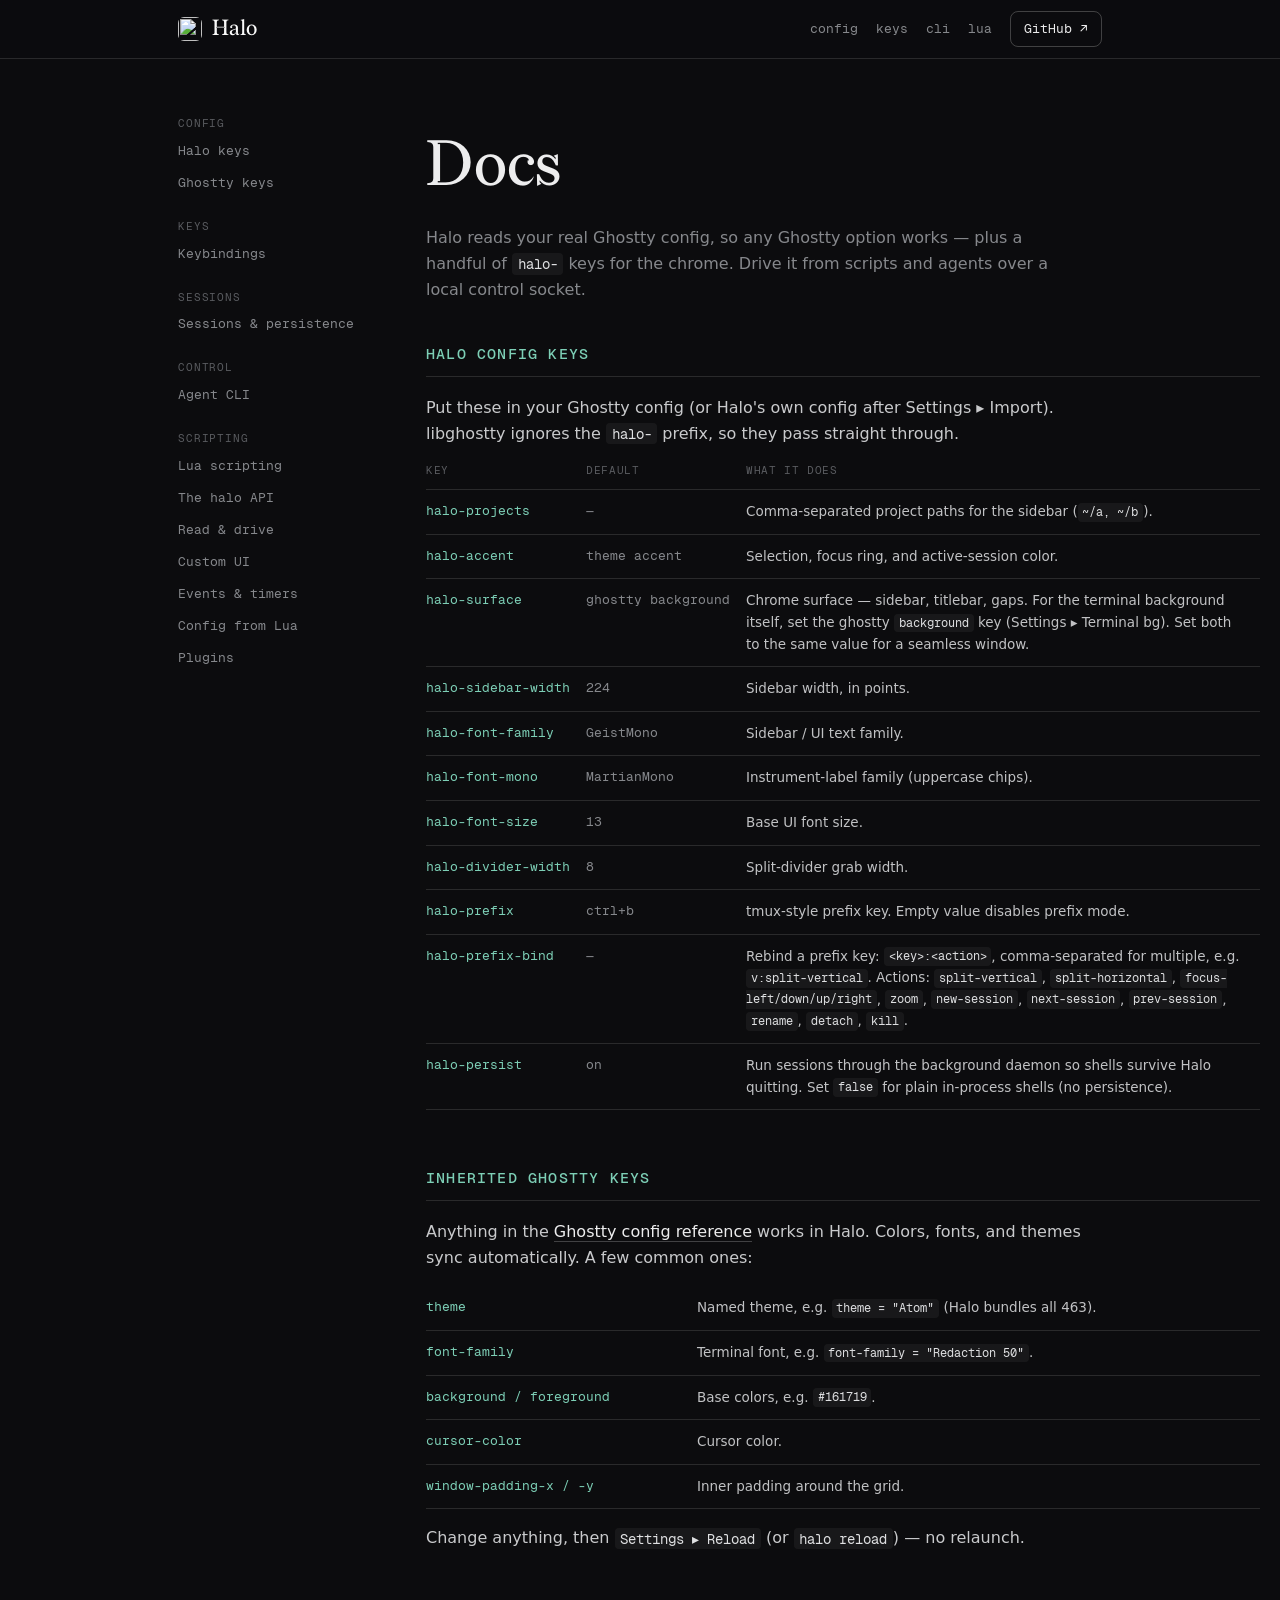
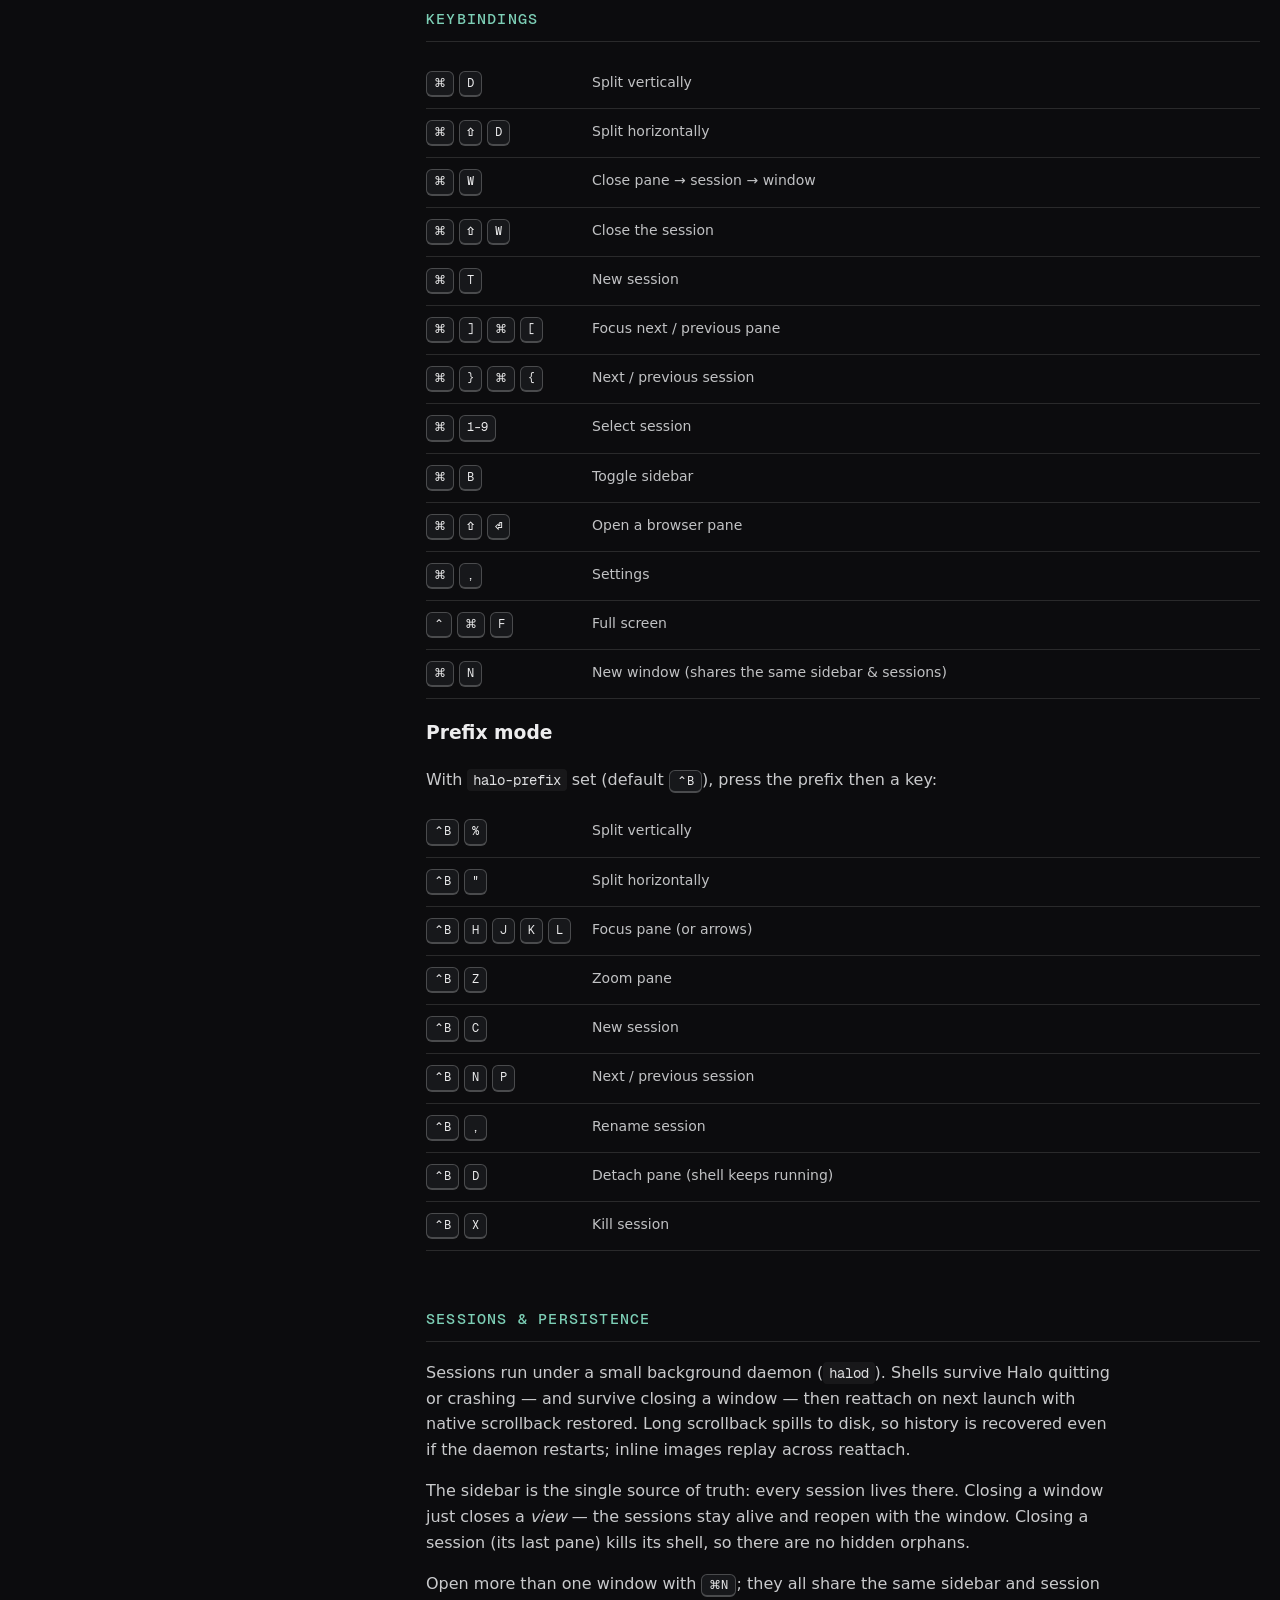
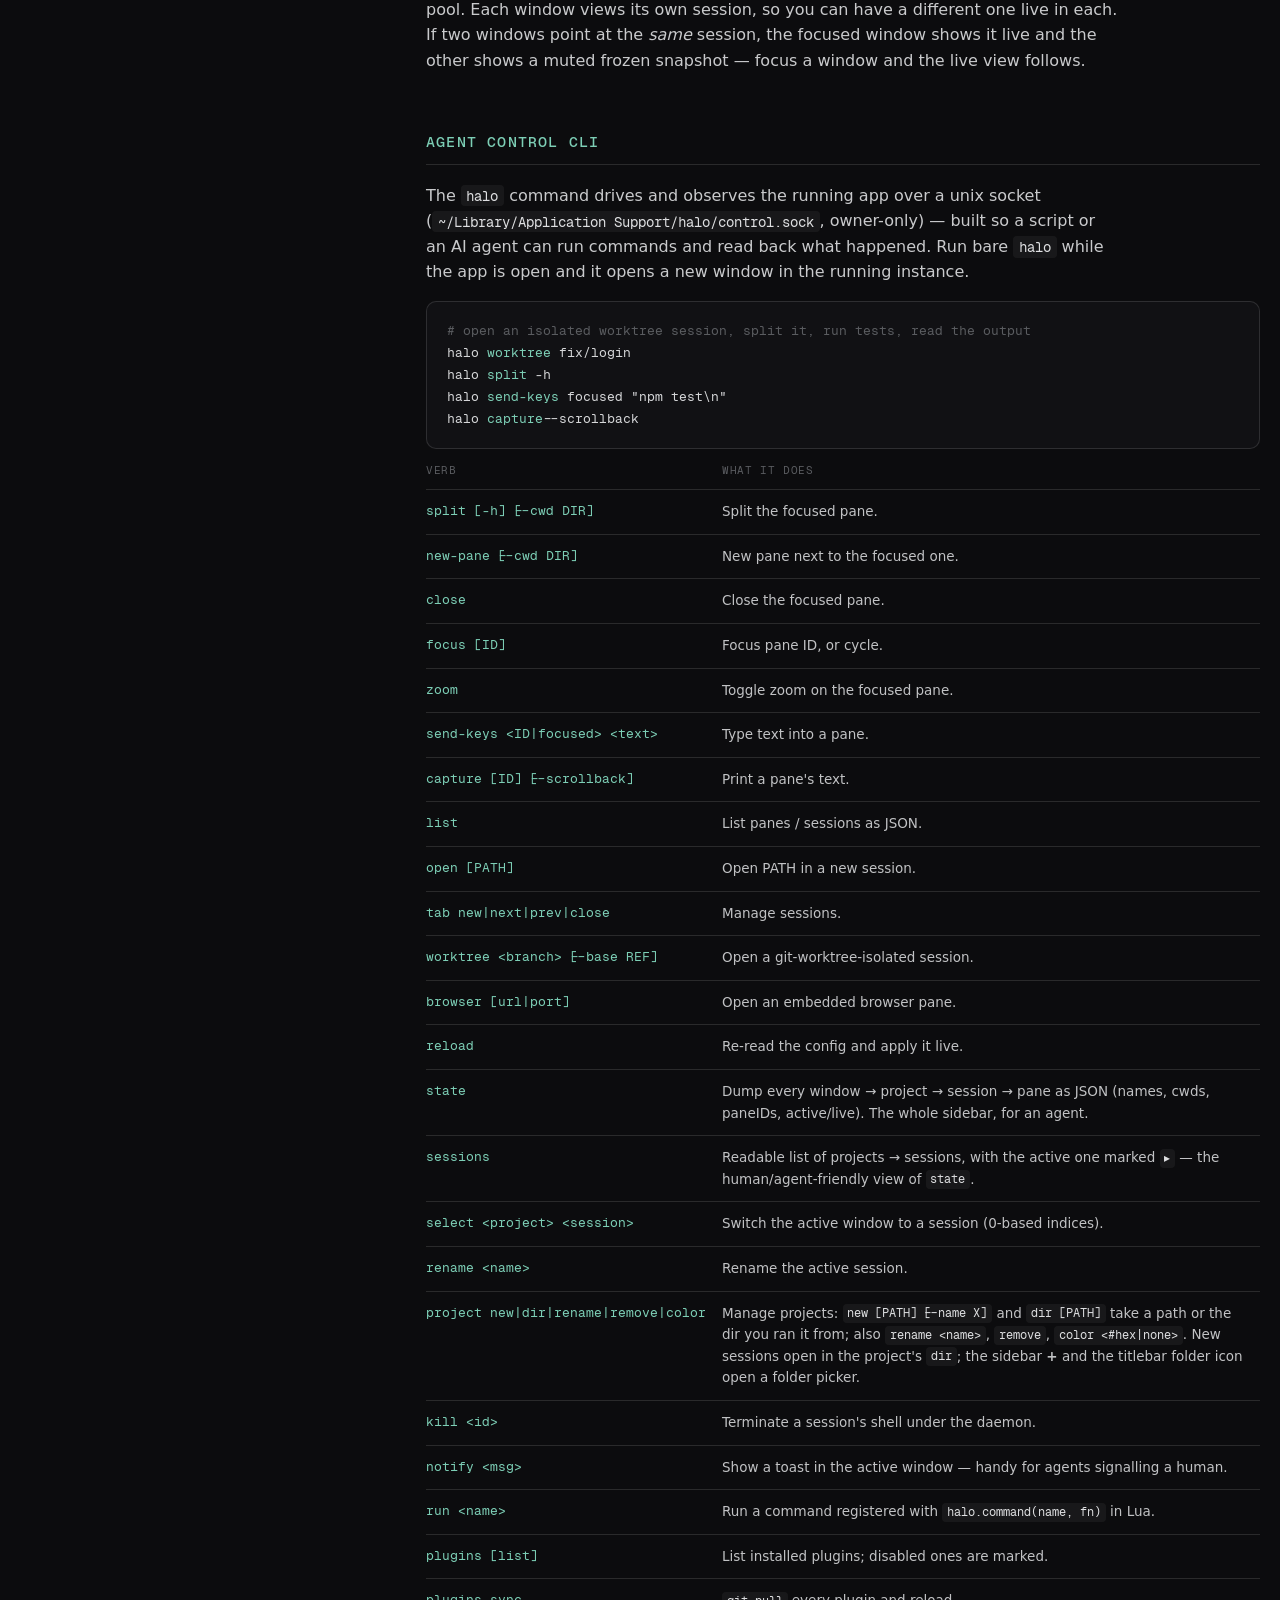
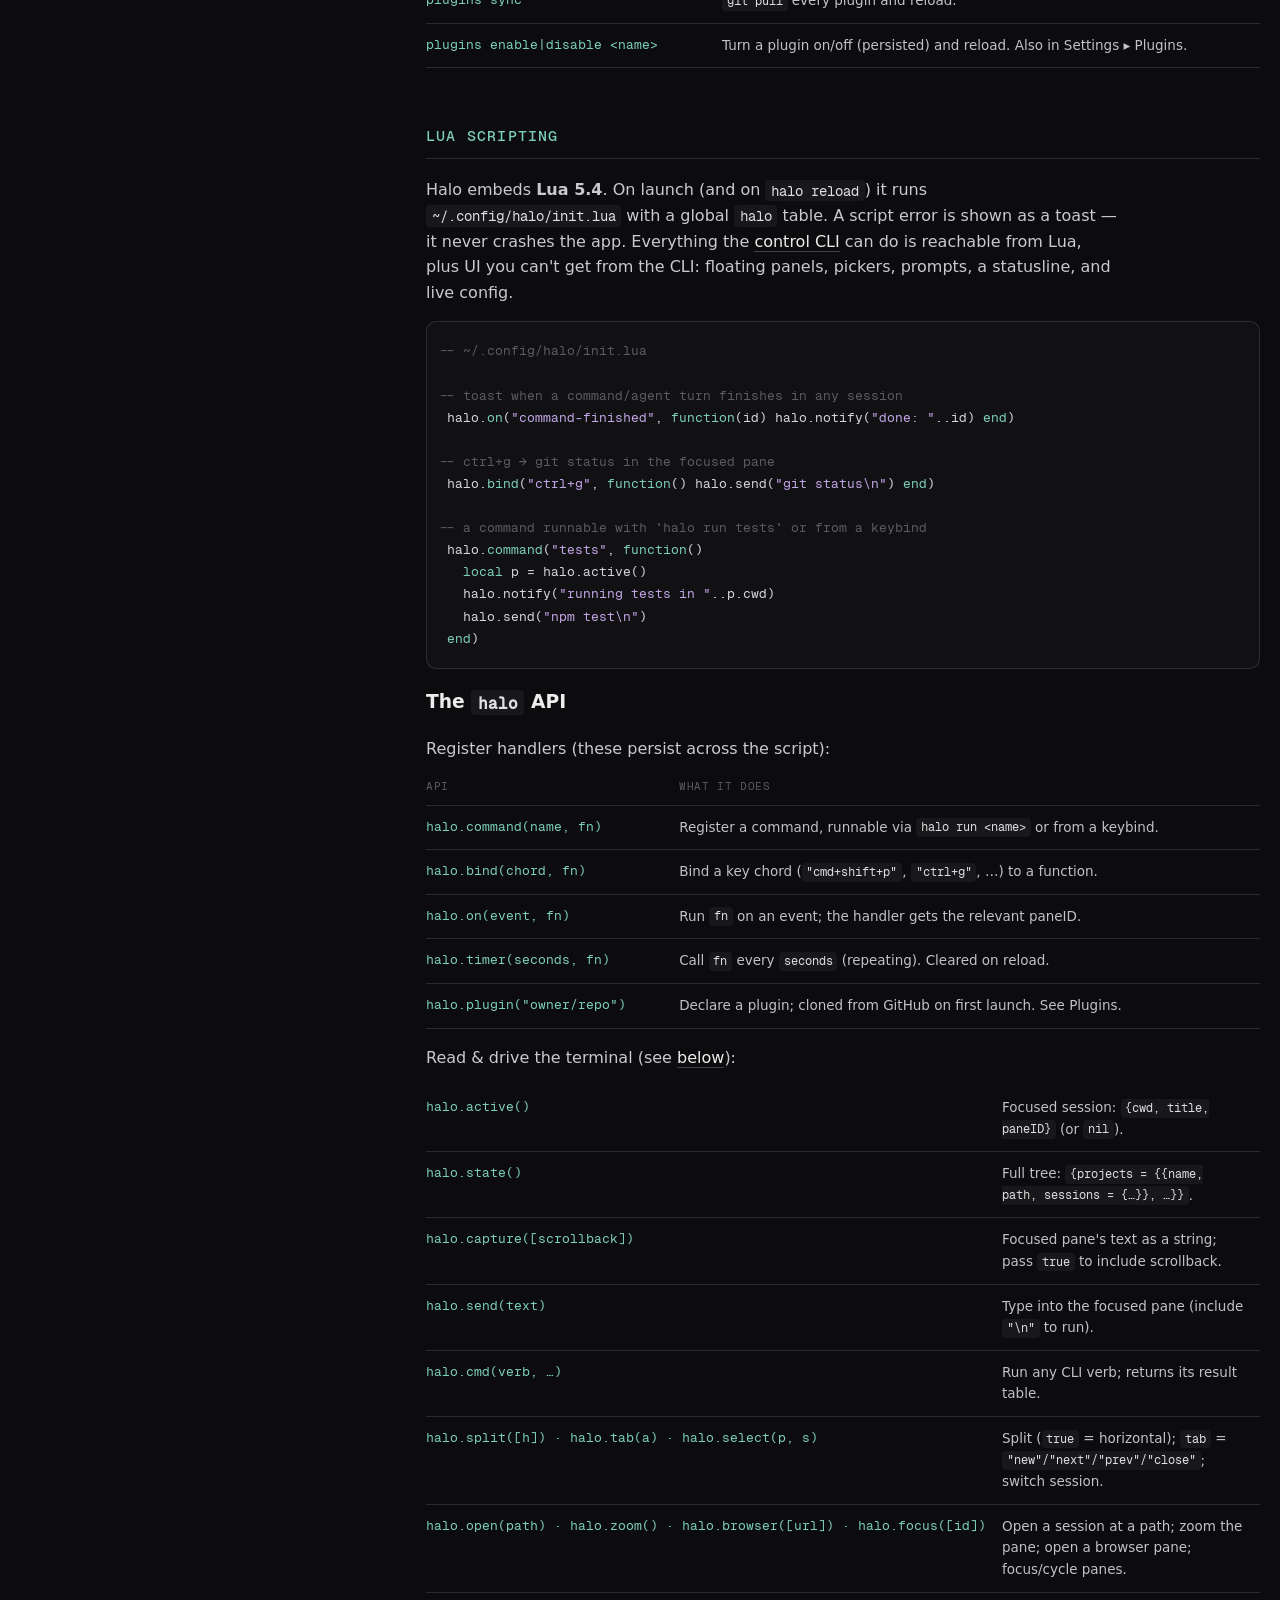
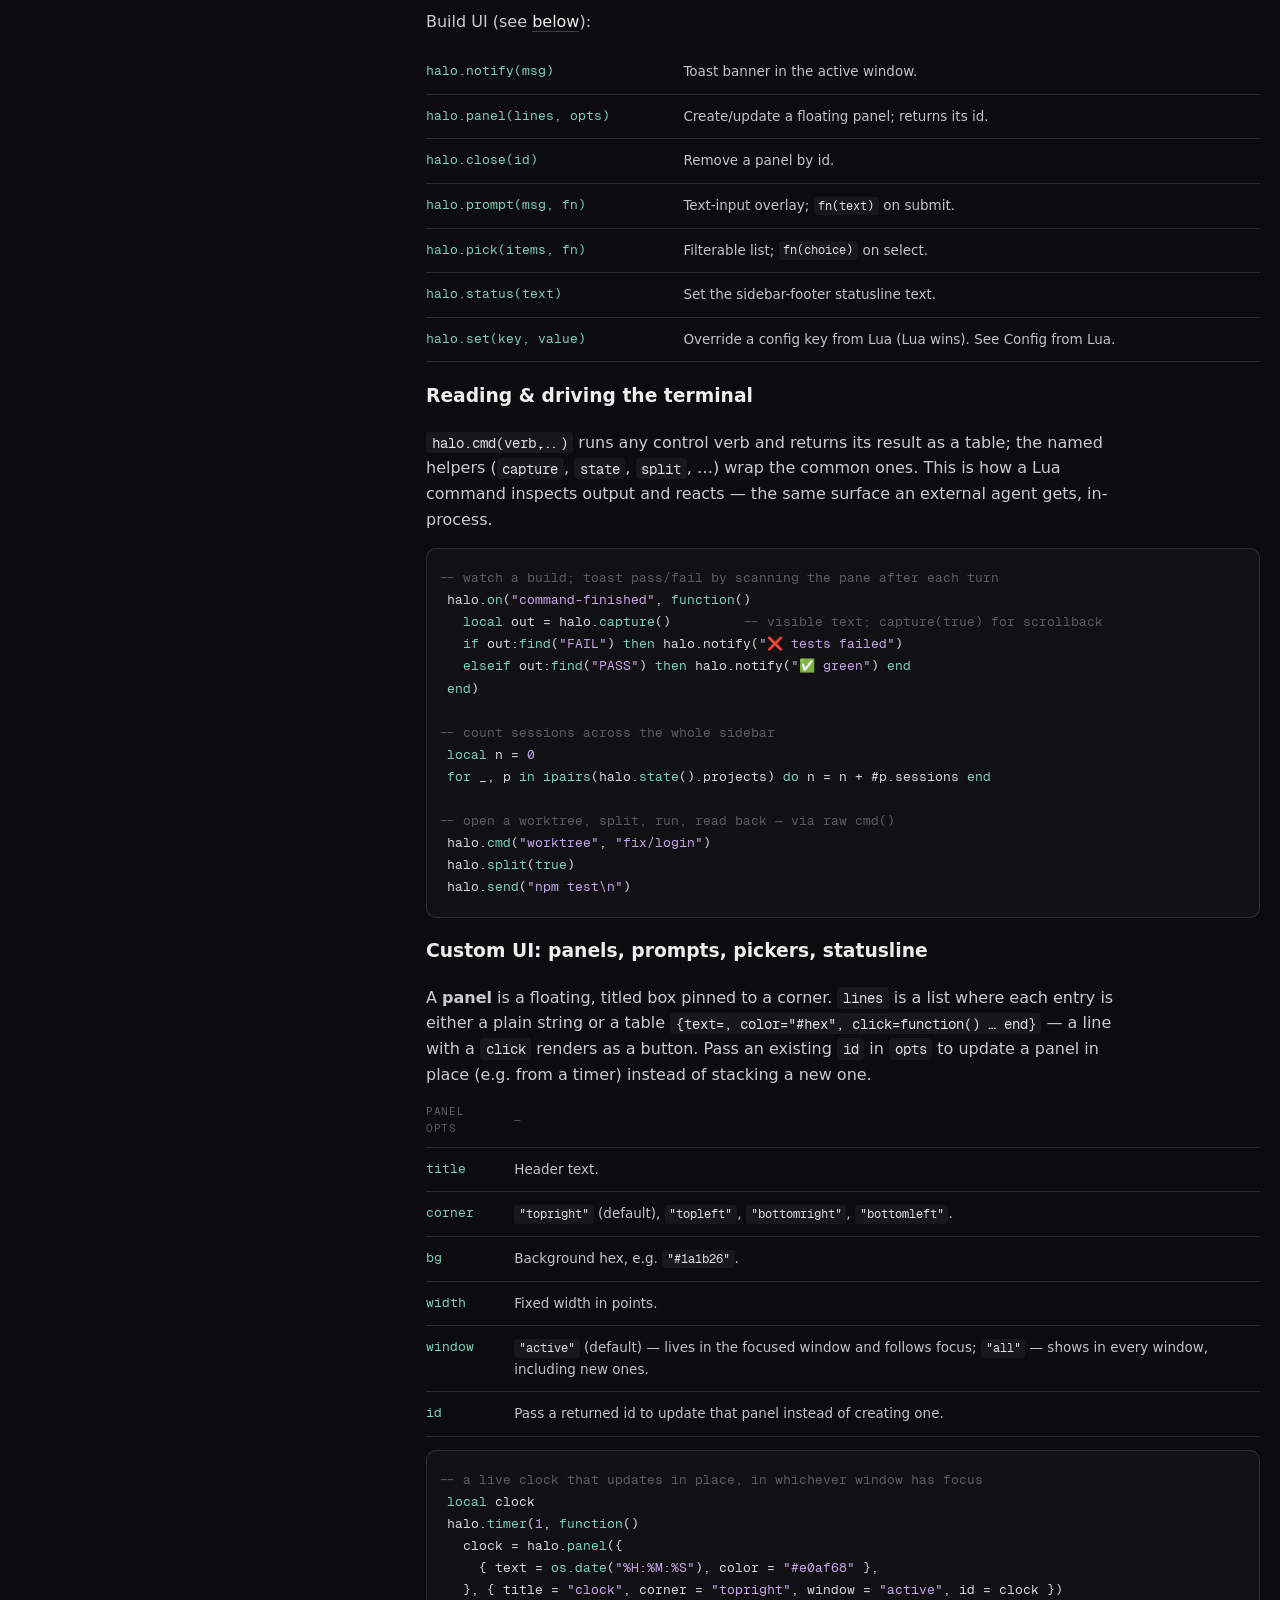
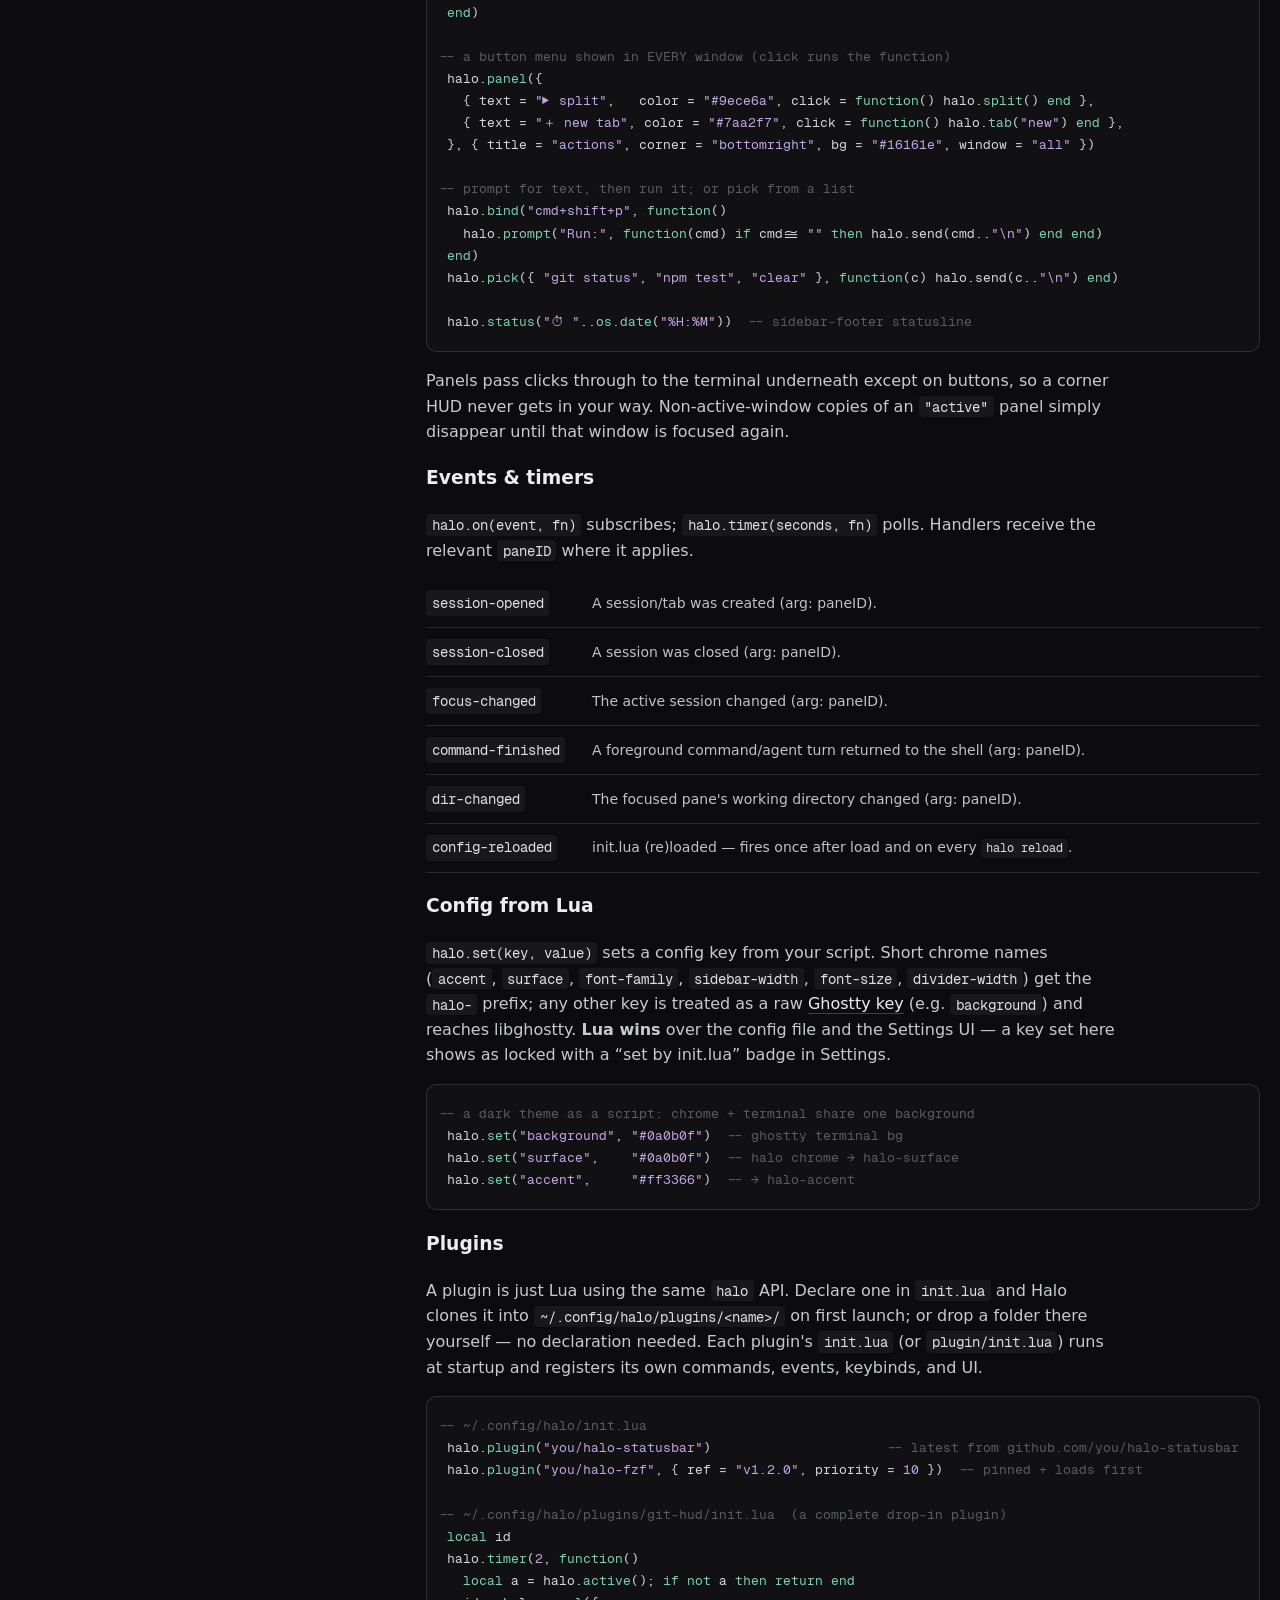
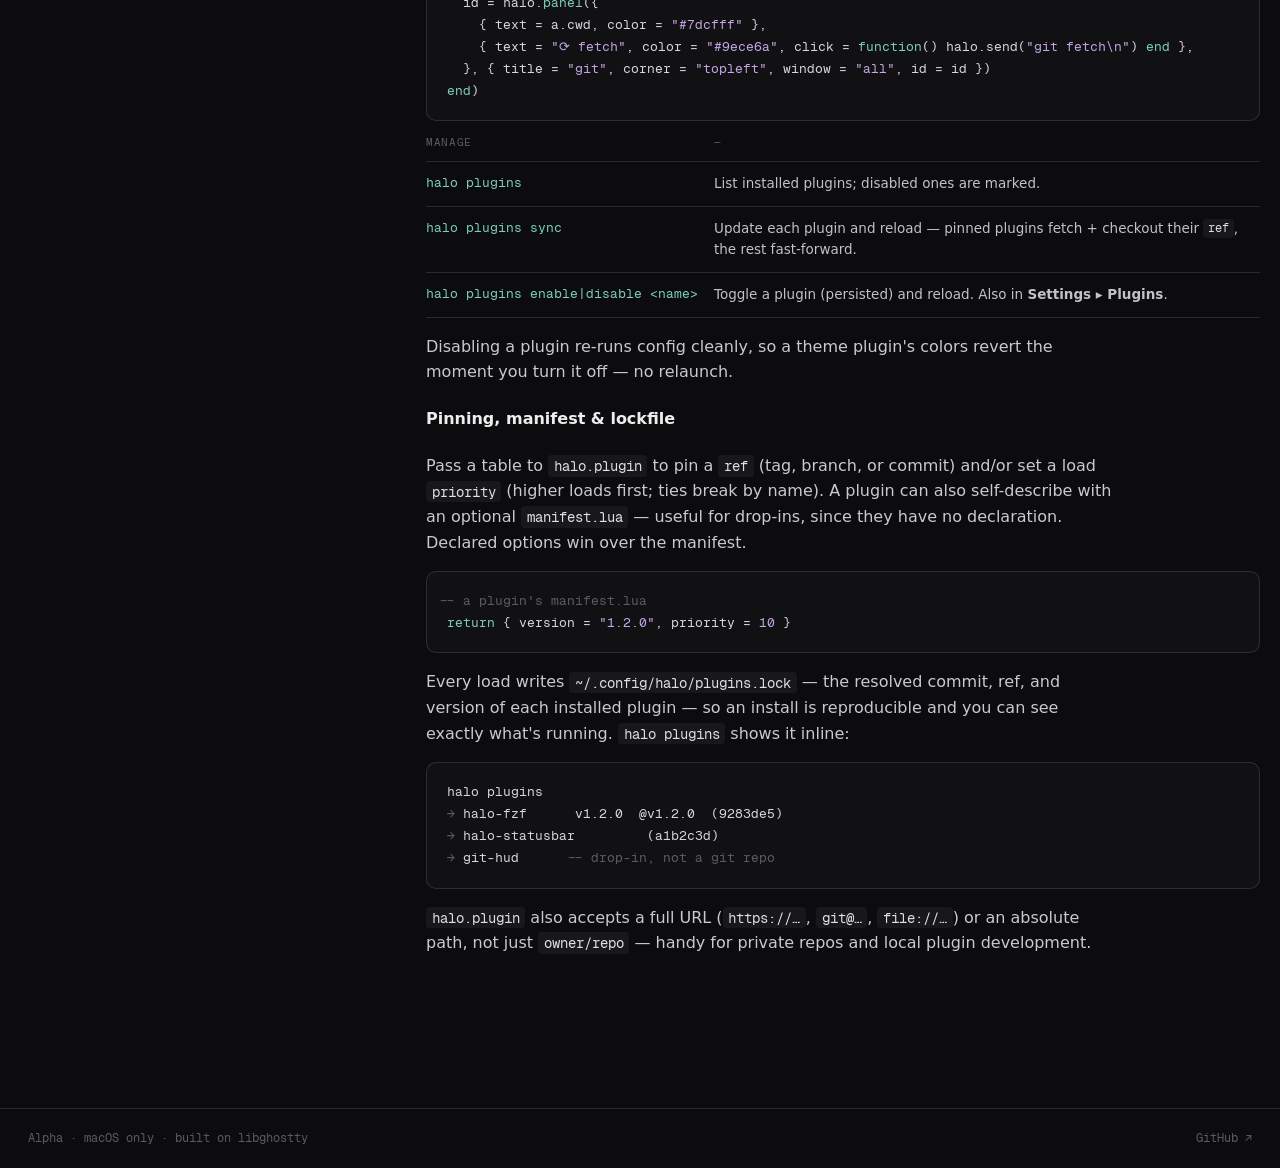
==== docs.html @ 66555804 "docs: plugin pinning, manifest.lua, lockfile Co-Authored-By: Claude Opus 4.8 <noreply@anthropic.com>" ====
<!doctype html>
<html lang="en">
<head>
<meta charset="utf-8">
<meta name="viewport" content="width=device-width, initial-scale=1">
<title>Halo — Docs</title>
<meta name="description" content="Halo documentation: config keys, keybindings, and the agent-control CLI.">
<link rel="icon" href="assets/favicon.png">
<link rel="stylesheet" href="css/style.css">
</head>
<body>
  <header class="nav">
    <div class="wrap">
      <a class="brand" href="index.html"><img src="assets/halo-mark.png" alt="">Halo</a>
      <span class="spacer"></span>
      <a class="lnk" href="#config">config</a>
      <a class="lnk" href="#keys">keys</a>
      <a class="lnk" href="#cli">cli</a>
      <a class="lnk" href="#lua">lua</a>
      <a class="ghbtn" href="https://github.com/notnaki/Halo">GitHub ↗</a>
    </div>
  </header>

  <div class="wrap">
    <div class="docs">
      <aside class="toc">
        <div class="grp-t">Config</div>
        <a href="#config">Halo keys</a>
        <a href="#ghostty">Ghostty keys</a>
        <div class="grp-t">Keys</div>
        <a href="#keys">Keybindings</a>
        <div class="grp-t">Sessions</div>
        <a href="#sessions">Sessions &amp; persistence</a>
        <div class="grp-t">Control</div>
        <a href="#cli">Agent CLI</a>
        <div class="grp-t">Scripting</div>
        <a href="#lua">Lua scripting</a>
        <a href="#lua-api">The halo API</a>
        <a href="#lua-control">Read &amp; drive</a>
        <a href="#lua-ui">Custom UI</a>
        <a href="#lua-events">Events &amp; timers</a>
        <a href="#lua-config">Config from Lua</a>
        <a href="#lua-plugins">Plugins</a>
      </aside>

      <main class="doc">
        <h1>Docs</h1>
        <p class="sub">Halo reads your real Ghostty config, so any Ghostty option works — plus a
          handful of <code>halo-</code> keys for the chrome. Drive it from scripts and agents
          over a local control socket.</p>

        <section id="config">
          <h2>Halo config keys</h2>
          <p>Put these in your Ghostty config (or Halo's own config after Settings ▸ Import).
            libghostty ignores the <code>halo-</code> prefix, so they pass straight through.</p>
          <table class="tbl">
            <thead><tr><th>Key</th><th>Default</th><th>What it does</th></tr></thead>
            <tbody>
              <tr><td class="k">halo-projects</td><td class="def">—</td><td class="desc">Comma-separated project paths for the sidebar (<code>~/a, ~/b</code>).</td></tr>
              <tr><td class="k">halo-accent</td><td class="def">theme accent</td><td class="desc">Selection, focus ring, and active-session color.</td></tr>
              <tr><td class="k">halo-surface</td><td class="def">ghostty background</td><td class="desc">Chrome surface — sidebar, titlebar, gaps. For the terminal background itself, set the ghostty <code>background</code> key (Settings ▸ Terminal bg). Set both to the same value for a seamless window.</td></tr>
              <tr><td class="k">halo-sidebar-width</td><td class="def">224</td><td class="desc">Sidebar width, in points.</td></tr>
              <tr><td class="k">halo-font-family</td><td class="def">GeistMono</td><td class="desc">Sidebar / UI text family.</td></tr>
              <tr><td class="k">halo-font-mono</td><td class="def">MartianMono</td><td class="desc">Instrument-label family (uppercase chips).</td></tr>
              <tr><td class="k">halo-font-size</td><td class="def">13</td><td class="desc">Base UI font size.</td></tr>
              <tr><td class="k">halo-divider-width</td><td class="def">8</td><td class="desc">Split-divider grab width.</td></tr>
              <tr><td class="k">halo-prefix</td><td class="def">ctrl+b</td><td class="desc">tmux-style prefix key. Empty value disables prefix mode.</td></tr>
              <tr><td class="k">halo-prefix-bind</td><td class="def">—</td><td class="desc">Rebind a prefix key: <code>&lt;key&gt;:&lt;action&gt;</code>, comma-separated for multiple, e.g. <code>v:split-vertical</code>. Actions: <code>split-vertical</code>, <code>split-horizontal</code>, <code>focus-left/down/up/right</code>, <code>zoom</code>, <code>new-session</code>, <code>next-session</code>, <code>prev-session</code>, <code>rename</code>, <code>detach</code>, <code>kill</code>.</td></tr>
              <tr><td class="k">halo-persist</td><td class="def">on</td><td class="desc">Run sessions through the background daemon so shells survive Halo quitting. Set <code>false</code> for plain in-process shells (no persistence).</td></tr>
            </tbody>
          </table>
        </section>

        <section id="ghostty">
          <h2>Inherited Ghostty keys</h2>
          <p>Anything in the <a href="https://ghostty.org/docs/config">Ghostty config reference</a>
            works in Halo. Colors, fonts, and themes sync automatically. A few common ones:</p>
          <table class="tbl">
            <tbody>
              <tr><td class="k">theme</td><td class="desc">Named theme, e.g. <code>theme = "Atom"</code> (Halo bundles all 463).</td></tr>
              <tr><td class="k">font-family</td><td class="desc">Terminal font, e.g. <code>font-family = "Redaction 50"</code>.</td></tr>
              <tr><td class="k">background / foreground</td><td class="desc">Base colors, e.g. <code>#161719</code>.</td></tr>
              <tr><td class="k">cursor-color</td><td class="desc">Cursor color.</td></tr>
              <tr><td class="k">window-padding-x / -y</td><td class="desc">Inner padding around the grid.</td></tr>
            </tbody>
          </table>
          <p>Change anything, then <code>Settings ▸ Reload</code> (or <code>halo reload</code>) — no relaunch.</p>
        </section>

        <section id="keys">
          <h2>Keybindings</h2>
          <div class="keys">
            <div class="row"><span class="ks"><kbd>⌘</kbd><kbd>D</kbd></span><span class="kd">Split vertically</span></div>
            <div class="row"><span class="ks"><kbd>⌘</kbd><kbd>⇧</kbd><kbd>D</kbd></span><span class="kd">Split horizontally</span></div>
            <div class="row"><span class="ks"><kbd>⌘</kbd><kbd>W</kbd></span><span class="kd">Close pane → session → window</span></div>
            <div class="row"><span class="ks"><kbd>⌘</kbd><kbd>⇧</kbd><kbd>W</kbd></span><span class="kd">Close the session</span></div>
            <div class="row"><span class="ks"><kbd>⌘</kbd><kbd>T</kbd></span><span class="kd">New session</span></div>
            <div class="row"><span class="ks"><kbd>⌘</kbd><kbd>]</kbd> <kbd>⌘</kbd><kbd>[</kbd></span><span class="kd">Focus next / previous pane</span></div>
            <div class="row"><span class="ks"><kbd>⌘</kbd><kbd>}</kbd> <kbd>⌘</kbd><kbd>{</kbd></span><span class="kd">Next / previous session</span></div>
            <div class="row"><span class="ks"><kbd>⌘</kbd><kbd>1–9</kbd></span><span class="kd">Select session</span></div>
            <div class="row"><span class="ks"><kbd>⌘</kbd><kbd>B</kbd></span><span class="kd">Toggle sidebar</span></div>
            <div class="row"><span class="ks"><kbd>⌘</kbd><kbd>⇧</kbd><kbd>⏎</kbd></span><span class="kd">Open a browser pane</span></div>
            <div class="row"><span class="ks"><kbd>⌘</kbd><kbd>,</kbd></span><span class="kd">Settings</span></div>
            <div class="row"><span class="ks"><kbd>⌃</kbd><kbd>⌘</kbd><kbd>F</kbd></span><span class="kd">Full screen</span></div>
            <div class="row"><span class="ks"><kbd>⌘</kbd><kbd>N</kbd></span><span class="kd">New window (shares the same sidebar &amp; sessions)</span></div>
          </div>

          <h3>Prefix mode</h3>
          <p>With <code>halo-prefix</code> set (default <kbd>⌃B</kbd>), press the prefix then a key:</p>
          <div class="keys">
            <div class="row"><span class="ks"><kbd>⌃B</kbd> <kbd>%</kbd></span><span class="kd">Split vertically</span></div>
            <div class="row"><span class="ks"><kbd>⌃B</kbd> <kbd>"</kbd></span><span class="kd">Split horizontally</span></div>
            <div class="row"><span class="ks"><kbd>⌃B</kbd> <kbd>H</kbd><kbd>J</kbd><kbd>K</kbd><kbd>L</kbd></span><span class="kd">Focus pane (or arrows)</span></div>
            <div class="row"><span class="ks"><kbd>⌃B</kbd> <kbd>Z</kbd></span><span class="kd">Zoom pane</span></div>
            <div class="row"><span class="ks"><kbd>⌃B</kbd> <kbd>C</kbd></span><span class="kd">New session</span></div>
            <div class="row"><span class="ks"><kbd>⌃B</kbd> <kbd>N</kbd> <kbd>P</kbd></span><span class="kd">Next / previous session</span></div>
            <div class="row"><span class="ks"><kbd>⌃B</kbd> <kbd>,</kbd></span><span class="kd">Rename session</span></div>
            <div class="row"><span class="ks"><kbd>⌃B</kbd> <kbd>D</kbd></span><span class="kd">Detach pane (shell keeps running)</span></div>
            <div class="row"><span class="ks"><kbd>⌃B</kbd> <kbd>X</kbd></span><span class="kd">Kill session</span></div>
          </div>
        </section>

        <section id="sessions">
          <h2>Sessions &amp; persistence</h2>
          <p>Sessions run under a small background daemon (<code>halod</code>). Shells survive Halo
            quitting or crashing — and survive closing a window — then reattach on next launch with
            native scrollback restored. Long scrollback spills to disk, so history is recovered even
            if the daemon restarts; inline images replay across reattach.</p>
          <p>The sidebar is the single source of truth: every session lives there. Closing a window
            just closes a <em>view</em> — the sessions stay alive and reopen with the window. Closing
            a session (its last pane) kills its shell, so there are no hidden orphans.</p>
          <p>Open more than one window with <kbd>⌘N</kbd>; they all share the same sidebar and session
            pool. Each window views its own session, so you can have a different one live in each.
            If two windows point at the <em>same</em> session, the focused window shows it live and
            the other shows a muted frozen snapshot — focus a window and the live view follows.</p>
        </section>

        <section id="cli">
          <h2>Agent control CLI</h2>
          <p>The <code>halo</code> command drives and observes the running app over a unix socket
            (<code>~/Library/Application&nbsp;Support/halo/control.sock</code>, owner-only) — built so a
            script or an AI agent can run commands and read back what happened. Run bare
            <code>halo</code> while the app is open and it opens a new window in the running instance.</p>
<pre><span class="c"># open an isolated worktree session, split it, run tests, read the output</span>
halo <span class="a">worktree</span> fix/login
halo <span class="a">split</span> -h
halo <span class="a">send-keys</span> focused "npm test\n"
halo <span class="a">capture</span> --scrollback</pre>
          <table class="tbl">
            <thead><tr><th>Verb</th><th>What it does</th></tr></thead>
            <tbody>
              <tr><td class="k">split [-h] [--cwd DIR]</td><td class="desc">Split the focused pane.</td></tr>
              <tr><td class="k">new-pane [--cwd DIR]</td><td class="desc">New pane next to the focused one.</td></tr>
              <tr><td class="k">close</td><td class="desc">Close the focused pane.</td></tr>
              <tr><td class="k">focus [ID]</td><td class="desc">Focus pane ID, or cycle.</td></tr>
              <tr><td class="k">zoom</td><td class="desc">Toggle zoom on the focused pane.</td></tr>
              <tr><td class="k">send-keys &lt;ID|focused&gt; &lt;text&gt;</td><td class="desc">Type text into a pane.</td></tr>
              <tr><td class="k">capture [ID] [--scrollback]</td><td class="desc">Print a pane's text.</td></tr>
              <tr><td class="k">list</td><td class="desc">List panes / sessions as JSON.</td></tr>
              <tr><td class="k">open [PATH]</td><td class="desc">Open PATH in a new session.</td></tr>
              <tr><td class="k">tab new|next|prev|close</td><td class="desc">Manage sessions.</td></tr>
              <tr><td class="k">worktree &lt;branch&gt; [--base REF]</td><td class="desc">Open a git-worktree-isolated session.</td></tr>
              <tr><td class="k">browser [url|port]</td><td class="desc">Open an embedded browser pane.</td></tr>
              <tr><td class="k">reload</td><td class="desc">Re-read the config and apply it live.</td></tr>
              <tr><td class="k">state</td><td class="desc">Dump every window → project → session → pane as JSON (names, cwds, paneIDs, active/live). The whole sidebar, for an agent.</td></tr>
              <tr><td class="k">sessions</td><td class="desc">Readable list of projects → sessions, with the active one marked <code>▸</code> — the human/agent-friendly view of <code>state</code>.</td></tr>
              <tr><td class="k">select &lt;project&gt; &lt;session&gt;</td><td class="desc">Switch the active window to a session (0-based indices).</td></tr>
              <tr><td class="k">rename &lt;name&gt;</td><td class="desc">Rename the active session.</td></tr>
              <tr><td class="k">project new|dir|rename|remove|color</td><td class="desc">Manage projects: <code>new [PATH] [--name X]</code> and <code>dir [PATH]</code> take a path or the dir you ran it from; also <code>rename &lt;name&gt;</code>, <code>remove</code>, <code>color &lt;#hex|none&gt;</code>. New sessions open in the project's <code>dir</code>; the sidebar <strong>+</strong> and the titlebar folder icon open a folder picker.</td></tr>
              <tr><td class="k">kill &lt;id&gt;</td><td class="desc">Terminate a session's shell under the daemon.</td></tr>
              <tr><td class="k">notify &lt;msg&gt;</td><td class="desc">Show a toast in the active window — handy for agents signalling a human.</td></tr>
              <tr><td class="k">run &lt;name&gt;</td><td class="desc">Run a command registered with <code>halo.command(name, fn)</code> in Lua.</td></tr>
              <tr><td class="k">plugins [list]</td><td class="desc">List installed plugins; disabled ones are marked.</td></tr>
              <tr><td class="k">plugins sync</td><td class="desc"><code>git pull</code> every plugin and reload.</td></tr>
              <tr><td class="k">plugins enable|disable &lt;name&gt;</td><td class="desc">Turn a plugin on/off (persisted) and reload. Also in Settings ▸ Plugins.</td></tr>
            </tbody>
          </table>
        </section>

        <section id="lua">
          <h2>Lua scripting</h2>
          <p>Halo embeds <strong>Lua 5.4</strong>. On launch (and on <code>halo reload</code>) it runs
            <code>~/.config/halo/init.lua</code> with a global <code>halo</code> table. A script error
            is shown as a toast — it never crashes the app. Everything the
            <a href="#cli">control CLI</a> can do is reachable from Lua, plus UI you can't get from
            the CLI: floating panels, pickers, prompts, a statusline, and live config.</p>
<pre><span class="c">-- ~/.config/halo/init.lua</span>

<span class="c">-- toast when a command/agent turn finishes in any session</span>
halo.<span class="a">on</span>(<span class="s">"command-finished"</span>, <span class="a">function</span>(id) halo.notify(<span class="s">"done: "</span>..id) <span class="a">end</span>)

<span class="c">-- ctrl+g → git status in the focused pane</span>
halo.<span class="a">bind</span>(<span class="s">"ctrl+g"</span>, <span class="a">function</span>() halo.send(<span class="s">"git status\n"</span>) <span class="a">end</span>)

<span class="c">-- a command runnable with `halo run tests` or from a keybind</span>
halo.<span class="a">command</span>(<span class="s">"tests"</span>, <span class="a">function</span>()
  <span class="a">local</span> p = halo.active()
  halo.notify(<span class="s">"running tests in "</span>..p.cwd)
  halo.send(<span class="s">"npm test\n"</span>)
<span class="a">end</span>)</pre>

          <h3 id="lua-api">The <code>halo</code> API</h3>
          <p>Register handlers (these persist across the script):</p>
          <table class="tbl">
            <thead><tr><th>API</th><th>What it does</th></tr></thead>
            <tbody>
              <tr><td class="k">halo.command(name, fn)</td><td class="desc">Register a command, runnable via <code>halo run &lt;name&gt;</code> or from a keybind.</td></tr>
              <tr><td class="k">halo.bind(chord, fn)</td><td class="desc">Bind a key chord (<code>"cmd+shift+p"</code>, <code>"ctrl+g"</code>, …) to a function.</td></tr>
              <tr><td class="k">halo.on(event, fn)</td><td class="desc">Run <code>fn</code> on an <a href="#lua-events">event</a>; the handler gets the relevant paneID.</td></tr>
              <tr><td class="k">halo.timer(seconds, fn)</td><td class="desc">Call <code>fn</code> every <code>seconds</code> (repeating). Cleared on reload.</td></tr>
              <tr><td class="k">halo.plugin("owner/repo")</td><td class="desc">Declare a plugin; cloned from GitHub on first launch. See <a href="#lua-plugins">Plugins</a>.</td></tr>
            </tbody>
          </table>
          <p>Read &amp; drive the terminal (see <a href="#lua-control">below</a>):</p>
          <table class="tbl">
            <tbody>
              <tr><td class="k">halo.active()</td><td class="desc">Focused session: <code>{cwd, title, paneID}</code> (or <code>nil</code>).</td></tr>
              <tr><td class="k">halo.state()</td><td class="desc">Full tree: <code>{projects = {{name, path, sessions = {…}}, …}}</code>.</td></tr>
              <tr><td class="k">halo.capture([scrollback])</td><td class="desc">Focused pane's text as a string; pass <code>true</code> to include scrollback.</td></tr>
              <tr><td class="k">halo.send(text)</td><td class="desc">Type into the focused pane (include <code>"\n"</code> to run).</td></tr>
              <tr><td class="k">halo.cmd(verb, …)</td><td class="desc">Run any <a href="#cli">CLI verb</a>; returns its result table.</td></tr>
              <tr><td class="k">halo.split([h]) · halo.tab(a) · halo.select(p, s)</td><td class="desc">Split (<code>true</code> = horizontal); <code>tab</code> = <code>"new"/"next"/"prev"/"close"</code>; switch session.</td></tr>
              <tr><td class="k">halo.open(path) · halo.zoom() · halo.browser([url]) · halo.focus([id])</td><td class="desc">Open a session at a path; zoom the pane; open a browser pane; focus/cycle panes.</td></tr>
            </tbody>
          </table>
          <p>Build UI (see <a href="#lua-ui">below</a>):</p>
          <table class="tbl">
            <tbody>
              <tr><td class="k">halo.notify(msg)</td><td class="desc">Toast banner in the active window.</td></tr>
              <tr><td class="k">halo.panel(lines, opts)</td><td class="desc">Create/update a floating panel; returns its id.</td></tr>
              <tr><td class="k">halo.close(id)</td><td class="desc">Remove a panel by id.</td></tr>
              <tr><td class="k">halo.prompt(msg, fn)</td><td class="desc">Text-input overlay; <code>fn(text)</code> on submit.</td></tr>
              <tr><td class="k">halo.pick(items, fn)</td><td class="desc">Filterable list; <code>fn(choice)</code> on select.</td></tr>
              <tr><td class="k">halo.status(text)</td><td class="desc">Set the sidebar-footer statusline text.</td></tr>
              <tr><td class="k">halo.set(key, value)</td><td class="desc">Override a config key from Lua (Lua wins). See <a href="#lua-config">Config from Lua</a>.</td></tr>
            </tbody>
          </table>

          <h3 id="lua-control">Reading &amp; driving the terminal</h3>
          <p><code>halo.cmd(verb, ...)</code> runs any control verb and returns its result as a table;
            the named helpers (<code>capture</code>, <code>state</code>, <code>split</code>, …) wrap the
            common ones. This is how a Lua command inspects output and reacts — the same surface an
            external agent gets, in-process.</p>
<pre><span class="c">-- watch a build; toast pass/fail by scanning the pane after each turn</span>
halo.<span class="a">on</span>(<span class="s">"command-finished"</span>, <span class="a">function</span>()
  <span class="a">local</span> out = halo.<span class="a">capture</span>()          <span class="c">-- visible text; capture(true) for scrollback</span>
  <span class="a">if</span> out:<span class="a">find</span>(<span class="s">"FAIL"</span>) <span class="a">then</span> halo.notify(<span class="s">"❌ tests failed"</span>)
  <span class="a">elseif</span> out:<span class="a">find</span>(<span class="s">"PASS"</span>) <span class="a">then</span> halo.notify(<span class="s">"✅ green"</span>) <span class="a">end</span>
<span class="a">end</span>)

<span class="c">-- count sessions across the whole sidebar</span>
<span class="a">local</span> n = <span class="s">0</span>
<span class="a">for</span> _, p <span class="a">in</span> <span class="a">ipairs</span>(halo.<span class="a">state</span>().projects) <span class="a">do</span> n = n + #p.sessions <span class="a">end</span>

<span class="c">-- open a worktree, split, run, read back — via raw cmd()</span>
halo.<span class="a">cmd</span>(<span class="s">"worktree"</span>, <span class="s">"fix/login"</span>)
halo.<span class="a">split</span>(<span class="a">true</span>)
halo.<span class="a">send</span>(<span class="s">"npm test\n"</span>)</pre>

          <h3 id="lua-ui">Custom UI: panels, prompts, pickers, statusline</h3>
          <p>A <strong>panel</strong> is a floating, titled box pinned to a corner. <code>lines</code> is a
            list where each entry is either a plain string or a table
            <code>{text=, color="#hex", click=function() … end}</code> — a line with a
            <code>click</code> renders as a button. Pass an existing <code>id</code> in
            <code>opts</code> to update a panel in place (e.g. from a timer) instead of stacking a new one.</p>
          <table class="tbl">
            <thead><tr><th>panel opts</th><th>—</th></tr></thead>
            <tbody>
              <tr><td class="k">title</td><td class="desc">Header text.</td></tr>
              <tr><td class="k">corner</td><td class="desc"><code>"topright"</code> (default), <code>"topleft"</code>, <code>"bottomright"</code>, <code>"bottomleft"</code>.</td></tr>
              <tr><td class="k">bg</td><td class="desc">Background hex, e.g. <code>"#1a1b26"</code>.</td></tr>
              <tr><td class="k">width</td><td class="desc">Fixed width in points.</td></tr>
              <tr><td class="k">window</td><td class="desc"><code>"active"</code> (default) — lives in the focused window and follows focus; <code>"all"</code> — shows in every window, including new ones.</td></tr>
              <tr><td class="k">id</td><td class="desc">Pass a returned id to update that panel instead of creating one.</td></tr>
            </tbody>
          </table>
<pre><span class="c">-- a live clock that updates in place, in whichever window has focus</span>
<span class="a">local</span> clock
halo.<span class="a">timer</span>(<span class="s">1</span>, <span class="a">function</span>()
  clock = halo.<span class="a">panel</span>({
    { text = <span class="a">os.date</span>(<span class="s">"%H:%M:%S"</span>), color = <span class="s">"#e0af68"</span> },
  }, { title = <span class="s">"clock"</span>, corner = <span class="s">"topright"</span>, window = <span class="s">"active"</span>, id = clock })
<span class="a">end</span>)

<span class="c">-- a button menu shown in EVERY window (click runs the function)</span>
halo.<span class="a">panel</span>({
  { text = <span class="s">"▶ split"</span>,   color = <span class="s">"#9ece6a"</span>, click = <span class="a">function</span>() halo.<span class="a">split</span>() <span class="a">end</span> },
  { text = <span class="s">"＋ new tab"</span>, color = <span class="s">"#7aa2f7"</span>, click = <span class="a">function</span>() halo.<span class="a">tab</span>(<span class="s">"new"</span>) <span class="a">end</span> },
}, { title = <span class="s">"actions"</span>, corner = <span class="s">"bottomright"</span>, bg = <span class="s">"#16161e"</span>, window = <span class="s">"all"</span> })

<span class="c">-- prompt for text, then run it; or pick from a list</span>
halo.<span class="a">bind</span>(<span class="s">"cmd+shift+p"</span>, <span class="a">function</span>()
  halo.<span class="a">prompt</span>(<span class="s">"Run:"</span>, <span class="a">function</span>(cmd) <span class="a">if</span> cmd ~= <span class="s">""</span> <span class="a">then</span> halo.send(cmd..<span class="s">"\n"</span>) <span class="a">end</span> <span class="a">end</span>)
<span class="a">end</span>)
halo.<span class="a">pick</span>({ <span class="s">"git status"</span>, <span class="s">"npm test"</span>, <span class="s">"clear"</span> }, <span class="a">function</span>(c) halo.send(c..<span class="s">"\n"</span>) <span class="a">end</span>)

halo.<span class="a">status</span>(<span class="s">"⏱ "</span>..<span class="a">os.date</span>(<span class="s">"%H:%M"</span>))   <span class="c">-- sidebar-footer statusline</span></pre>
          <p>Panels pass clicks through to the terminal underneath except on buttons, so a corner
            HUD never gets in your way. Non-active-window copies of an <code>"active"</code> panel
            simply disappear until that window is focused again.</p>

          <h3 id="lua-events">Events &amp; timers</h3>
          <p><code>halo.on(event, fn)</code> subscribes; <code>halo.timer(seconds, fn)</code> polls.
            Handlers receive the relevant <code>paneID</code> where it applies.</p>
          <div class="keys">
            <div class="row"><span class="ks"><code>session-opened</code></span><span class="kd">A session/tab was created (arg: paneID).</span></div>
            <div class="row"><span class="ks"><code>session-closed</code></span><span class="kd">A session was closed (arg: paneID).</span></div>
            <div class="row"><span class="ks"><code>focus-changed</code></span><span class="kd">The active session changed (arg: paneID).</span></div>
            <div class="row"><span class="ks"><code>command-finished</code></span><span class="kd">A foreground command/agent turn returned to the shell (arg: paneID).</span></div>
            <div class="row"><span class="ks"><code>dir-changed</code></span><span class="kd">The focused pane's working directory changed (arg: paneID).</span></div>
            <div class="row"><span class="ks"><code>config-reloaded</code></span><span class="kd">init.lua (re)loaded — fires once after load and on every <code>halo reload</code>.</span></div>
          </div>

          <h3 id="lua-config">Config from Lua</h3>
          <p><code>halo.set(key, value)</code> sets a config key from your script. Short chrome names
            (<code>accent</code>, <code>surface</code>, <code>font-family</code>,
            <code>sidebar-width</code>, <code>font-size</code>, <code>divider-width</code>) get the
            <code>halo-</code> prefix; any other key is treated as a raw
            <a href="#ghostty">Ghostty key</a> (e.g. <code>background</code>) and reaches libghostty.
            <strong>Lua wins</strong> over the config file and the Settings UI — a key set here shows
            as locked with a “set by init.lua” badge in Settings.</p>
<pre><span class="c">-- a dark theme as a script: chrome + terminal share one background</span>
halo.<span class="a">set</span>(<span class="s">"background"</span>, <span class="s">"#0a0b0f"</span>)   <span class="c">-- ghostty terminal bg</span>
halo.<span class="a">set</span>(<span class="s">"surface"</span>,    <span class="s">"#0a0b0f"</span>)   <span class="c">-- halo chrome → halo-surface</span>
halo.<span class="a">set</span>(<span class="s">"accent"</span>,     <span class="s">"#ff3366"</span>)   <span class="c">-- → halo-accent</span></pre>

          <h3 id="lua-plugins">Plugins</h3>
          <p>A plugin is just Lua using the same <code>halo</code> API. Declare one in
            <code>init.lua</code> and Halo clones it into <code>~/.config/halo/plugins/&lt;name&gt;/</code>
            on first launch; or drop a folder there yourself — no declaration needed. Each plugin's
            <code>init.lua</code> (or <code>plugin/init.lua</code>) runs at startup and registers its
            own commands, events, keybinds, and UI.</p>
<pre><span class="c">-- ~/.config/halo/init.lua</span>
halo.<span class="a">plugin</span>(<span class="s">"you/halo-statusbar"</span>)                       <span class="c">-- latest from github.com/you/halo-statusbar</span>
halo.<span class="a">plugin</span>(<span class="s">"you/halo-fzf"</span>, { ref = <span class="s">"v1.2.0"</span>, priority = <span class="s">10</span> })   <span class="c">-- pinned + loads first</span>

<span class="c">-- ~/.config/halo/plugins/git-hud/init.lua  (a complete drop-in plugin)</span>
<span class="a">local</span> id
halo.<span class="a">timer</span>(<span class="s">2</span>, <span class="a">function</span>()
  <span class="a">local</span> a = halo.<span class="a">active</span>(); <span class="a">if</span> <span class="a">not</span> a <span class="a">then</span> <span class="a">return</span> <span class="a">end</span>
  id = halo.<span class="a">panel</span>({
    { text = a.cwd, color = <span class="s">"#7dcfff"</span> },
    { text = <span class="s">"⟳ fetch"</span>, color = <span class="s">"#9ece6a"</span>, click = <span class="a">function</span>() halo.send(<span class="s">"git fetch\n"</span>) <span class="a">end</span> },
  }, { title = <span class="s">"git"</span>, corner = <span class="s">"topleft"</span>, window = <span class="s">"all"</span>, id = id })
<span class="a">end</span>)</pre>
          <table class="tbl">
            <thead><tr><th>Manage</th><th>—</th></tr></thead>
            <tbody>
              <tr><td class="k">halo plugins</td><td class="desc">List installed plugins; disabled ones are marked.</td></tr>
              <tr><td class="k">halo plugins sync</td><td class="desc">Update each plugin and reload — pinned plugins fetch + checkout their <code>ref</code>, the rest fast-forward.</td></tr>
              <tr><td class="k">halo plugins enable|disable &lt;name&gt;</td><td class="desc">Toggle a plugin (persisted) and reload. Also in <strong>Settings ▸ Plugins</strong>.</td></tr>
            </tbody>
          </table>
          <p>Disabling a plugin re-runs config cleanly, so a theme plugin's colors revert the moment
            you turn it off — no relaunch.</p>

          <h4>Pinning, manifest &amp; lockfile</h4>
          <p>Pass a table to <code>halo.plugin</code> to pin a <code>ref</code> (tag, branch, or commit)
            and/or set a load <code>priority</code> (higher loads first; ties break by name). A plugin
            can also self-describe with an optional <code>manifest.lua</code> — useful for drop-ins,
            since they have no declaration. Declared options win over the manifest.</p>
<pre><span class="c">-- a plugin's manifest.lua</span>
<span class="a">return</span> { version = <span class="s">"1.2.0"</span>, priority = <span class="s">10</span> }</pre>
          <p>Every load writes <code>~/.config/halo/plugins.lock</code> — the resolved commit, ref, and
            version of each installed plugin — so an install is reproducible and you can see exactly
            what's running. <code>halo plugins</code> shows it inline:</p>
<pre>halo plugins
<span class="c">→</span> halo-fzf      v1.2.0  @v1.2.0  (9283de5)
<span class="c">→</span> halo-statusbar         (a1b2c3d)
<span class="c">→</span> git-hud       <span class="c">-- drop-in, not a git repo</span></pre>
          <p><code>halo.plugin</code> also accepts a full URL (<code>https://…</code>, <code>git@…</code>,
            <code>file://…</code>) or an absolute path, not just <code>owner/repo</code> — handy for
            private repos and local plugin development.</p>
        </section>
      </main>
    </div>
  </div>

  <footer class="foot">
    <span>Alpha · macOS only · built on libghostty</span>
    <a href="https://github.com/notnaki/Halo">GitHub ↗</a>
  </footer>
</body>
</html>
---- css/style.css ----
/* Halo — plain, single-screen. Near-black, one mark, one line, two buttons.
   Wordmark in Redaction (the redaction.us nod); everything else system + mono. */

@font-face { font-family:"Redaction"; src:url("../fonts/Redaction.otf") format("opentype"); font-display:swap; }
@font-face { font-family:"Redaction 20"; src:url("../fonts/Redaction20.otf") format("opentype"); font-display:swap; }
@font-face { font-family:"Redaction 10"; src:url("../fonts/Redaction10.otf") format("opentype"); font-display:swap; }
@font-face { font-family:"Redaction 35"; src:url("../fonts/Redaction35.otf") format("opentype"); font-display:swap; }
@font-face { font-family:"Redaction 50"; src:url("../fonts/Redaction50.otf") format("opentype"); font-display:swap; }
@font-face { font-family:"Redaction 70"; src:url("../fonts/Redaction70.otf") format("opentype"); font-display:swap; }
@font-face { font-family:"Redaction 100"; src:url("../fonts/Redaction100.otf") format("opentype"); font-display:swap; }
@font-face { font-family:"Geist Mono"; src:url("../fonts/GeistMono-Regular.ttf") format("truetype"); font-weight:400; font-display:swap; }
@font-face { font-family:"Geist Mono"; src:url("../fonts/GeistMono-Medium.ttf") format("truetype"); font-weight:500; font-display:swap; }

:root{
  --bg:#0c0c0e;
  --fg:#ededee;
  --muted:#86888c;
  --faint:#5a5c60;
  --line:rgba(255,255,255,.12);
  --line-2:rgba(255,255,255,.22);
  --accent:#7dcfb6;
  --mono:"Geist Mono", ui-monospace, SFMono-Regular, Menlo, monospace;
  --sans:-apple-system, BlinkMacSystemFont, "Segoe UI", Inter, system-ui, sans-serif;
}

*{ box-sizing:border-box; }
html{ -webkit-font-smoothing:antialiased; text-rendering:optimizeLegibility; }
body{
  margin:0; background:var(--bg); color:var(--fg);
  font-family:var(--sans); font-size:16px; line-height:1.6;
}
a{ color:inherit; text-decoration:none; }
a:hover{ color:var(--accent); }

/* ───────────────── Home (single screen) ───────────────── */
.home{ display:flex; flex-direction:column; min-height:100vh; }
.hero{
  flex:1; display:flex; flex-direction:column; align-items:center; justify-content:center;
  text-align:center; gap:26px; padding:64px 24px;
}
.mark{
  width:128px; height:128px; border-radius:28px;
  /* drop-shadow traces the PNG alpha, so the glow hugs the mark (box-shadow left a gap) */
  filter:drop-shadow(0 0 34px rgba(125,207,182,.30));
}
.wordmark{
  font-family:"Redaction", Georgia, serif; font-weight:400;
  font-size:clamp(56px, 11vw, 132px); letter-spacing:-.01em;
  margin:0; color:#fafafa; cursor:default; text-align:center; white-space:nowrap;
  /* fixed-height block: heavier grades overflow visually, never reflow the icon above */
  line-height:1; height:1em;
}
/* the redaction.us gag: each character bleeds heavier as you hover it */
.wordmark span:hover{ font-family:"Redaction 100", Georgia, serif; }
.lede{
  max-width:50ch; margin:0; color:var(--muted);
  font-size:clamp(15px,2.4vw,18px); line-height:1.65;
}
.lede a{ color:var(--fg); border-bottom:1px solid var(--line-2); }
.lede a:hover{ color:var(--accent); border-color:var(--accent); }

.actions{ display:flex; gap:12px; flex-wrap:wrap; justify-content:center; margin-top:6px; }
.btn{
  font-family:var(--mono); font-size:13.5px; letter-spacing:.01em;
  color:var(--fg); padding:11px 20px; border:1px solid var(--line-2); border-radius:9px;
  transition:border-color .18s ease, color .18s ease, background .18s ease;
}
.btn:hover{ border-color:var(--accent); color:var(--accent); background:rgba(125,207,182,.05); }

.foot{
  display:flex; justify-content:space-between; gap:16px; flex-wrap:wrap;
  padding:20px 28px; font-family:var(--mono); font-size:12px; color:var(--faint);
  border-top:1px solid var(--line);
}
.foot a:hover{ color:var(--accent); }

/* ───────────────── Docs ───────────────── */
.wrap{ max-width:980px; margin:0 auto; padding:0 28px; }

.nav{ border-bottom:1px solid var(--line); position:sticky; top:0; background:rgba(12,12,14,.86); backdrop-filter:saturate(140%) blur(8px); z-index:5; }
.nav .wrap{ display:flex; align-items:center; gap:18px; height:58px; }
.brand{ display:flex; align-items:center; gap:10px; font-family:"Redaction",serif; font-size:22px; color:#fafafa; }
.brand img{ width:24px; height:24px; border-radius:6px; }
.nav .spacer{ flex:1; }
.nav .lnk{ font-family:var(--mono); font-size:13px; color:var(--muted); }
.nav .lnk:hover{ color:var(--accent); }
.nav .ghbtn{ font-family:var(--mono); font-size:12.5px; color:var(--fg); border:1px solid var(--line-2); padding:7px 13px; border-radius:8px; }
.nav .ghbtn:hover{ border-color:var(--accent); color:var(--accent); }

.docs{ display:grid; grid-template-columns:200px 1fr; gap:48px; padding:56px 0 96px; align-items:start; }
.toc{ position:sticky; top:90px; font-family:var(--mono); font-size:12.5px; display:flex; flex-direction:column; gap:6px; }
.toc a{ color:var(--muted); padding:3px 0; }
.toc a:hover, .toc a.on{ color:var(--accent); }
.toc .grp-t{ color:var(--faint); text-transform:uppercase; letter-spacing:.08em; font-size:10.5px; margin-top:16px; }
.toc .grp-t:first-child{ margin-top:0; }

.doc h1{ font-family:"Redaction",serif; font-weight:400; font-size:clamp(40px,7vw,64px); margin:0 0 8px; }
.doc .sub{ color:var(--muted); max-width:62ch; margin:0 0 40px; }
.doc section{ margin-bottom:56px; scroll-margin-top:84px; }
.doc h2{ font-size:15px; font-family:var(--mono); font-weight:500; text-transform:uppercase; letter-spacing:.08em; color:var(--accent); border-bottom:1px solid var(--line); padding-bottom:10px; margin:0 0 18px; }
.doc p{ color:#c9cacc; max-width:68ch; }
.doc p a{ color:var(--fg); border-bottom:1px solid var(--line-2); }
.doc p a:hover{ color:var(--accent); border-color:var(--accent); }

/* config / cli tables — plain, hairline rows, no card chrome */
.tbl{ width:100%; border-collapse:collapse; font-family:var(--mono); font-size:13px; }
.tbl th{ text-align:left; color:var(--faint); font-weight:400; text-transform:uppercase; letter-spacing:.06em; font-size:10.5px; padding:0 16px 10px 0; border-bottom:1px solid var(--line); }
.tbl td{ padding:11px 16px 11px 0; border-bottom:1px solid var(--line); vertical-align:top; }
.tbl td.k{ color:var(--accent); white-space:nowrap; }
.tbl td.def{ color:var(--muted); white-space:nowrap; }
.tbl td.desc{ color:#c1c2c4; font-family:var(--sans); font-size:13.5px; }

code{ font-family:var(--mono); font-size:.88em; color:#dfe0e2; background:rgba(255,255,255,.05); padding:.12em .4em; border-radius:4px; }
pre{ font-family:var(--mono); font-size:13px; line-height:1.7; color:#d6d7d9; background:#111114; border:1px solid var(--line); border-radius:10px; padding:18px 20px; overflow-x:auto; }
pre .c{ color:var(--faint); }       /* comment */
pre .a{ color:var(--accent); }       /* verb / accent */
pre .s{ color:#c3a6e6; }             /* string literal */

kbd{ font-family:var(--mono); font-size:12px; color:var(--fg); background:#17181b; border:1px solid var(--line-2); border-bottom-width:2px; border-radius:6px; padding:2px 7px; }
.keys{ display:flex; flex-direction:column; gap:0; }
.keys .row{ display:flex; gap:16px; align-items:baseline; padding:11px 0; border-bottom:1px solid var(--line); }
.keys .ks{ min-width:150px; display:flex; gap:5px; flex-wrap:wrap; }
.keys .kd{ color:#c1c2c4; font-size:14px; }

@media (max-width:760px){
  .docs{ grid-template-columns:1fr; gap:0; }
  .toc{ display:none; }
}
@media (prefers-reduced-motion:reduce){ *{ transition:none !important; } }
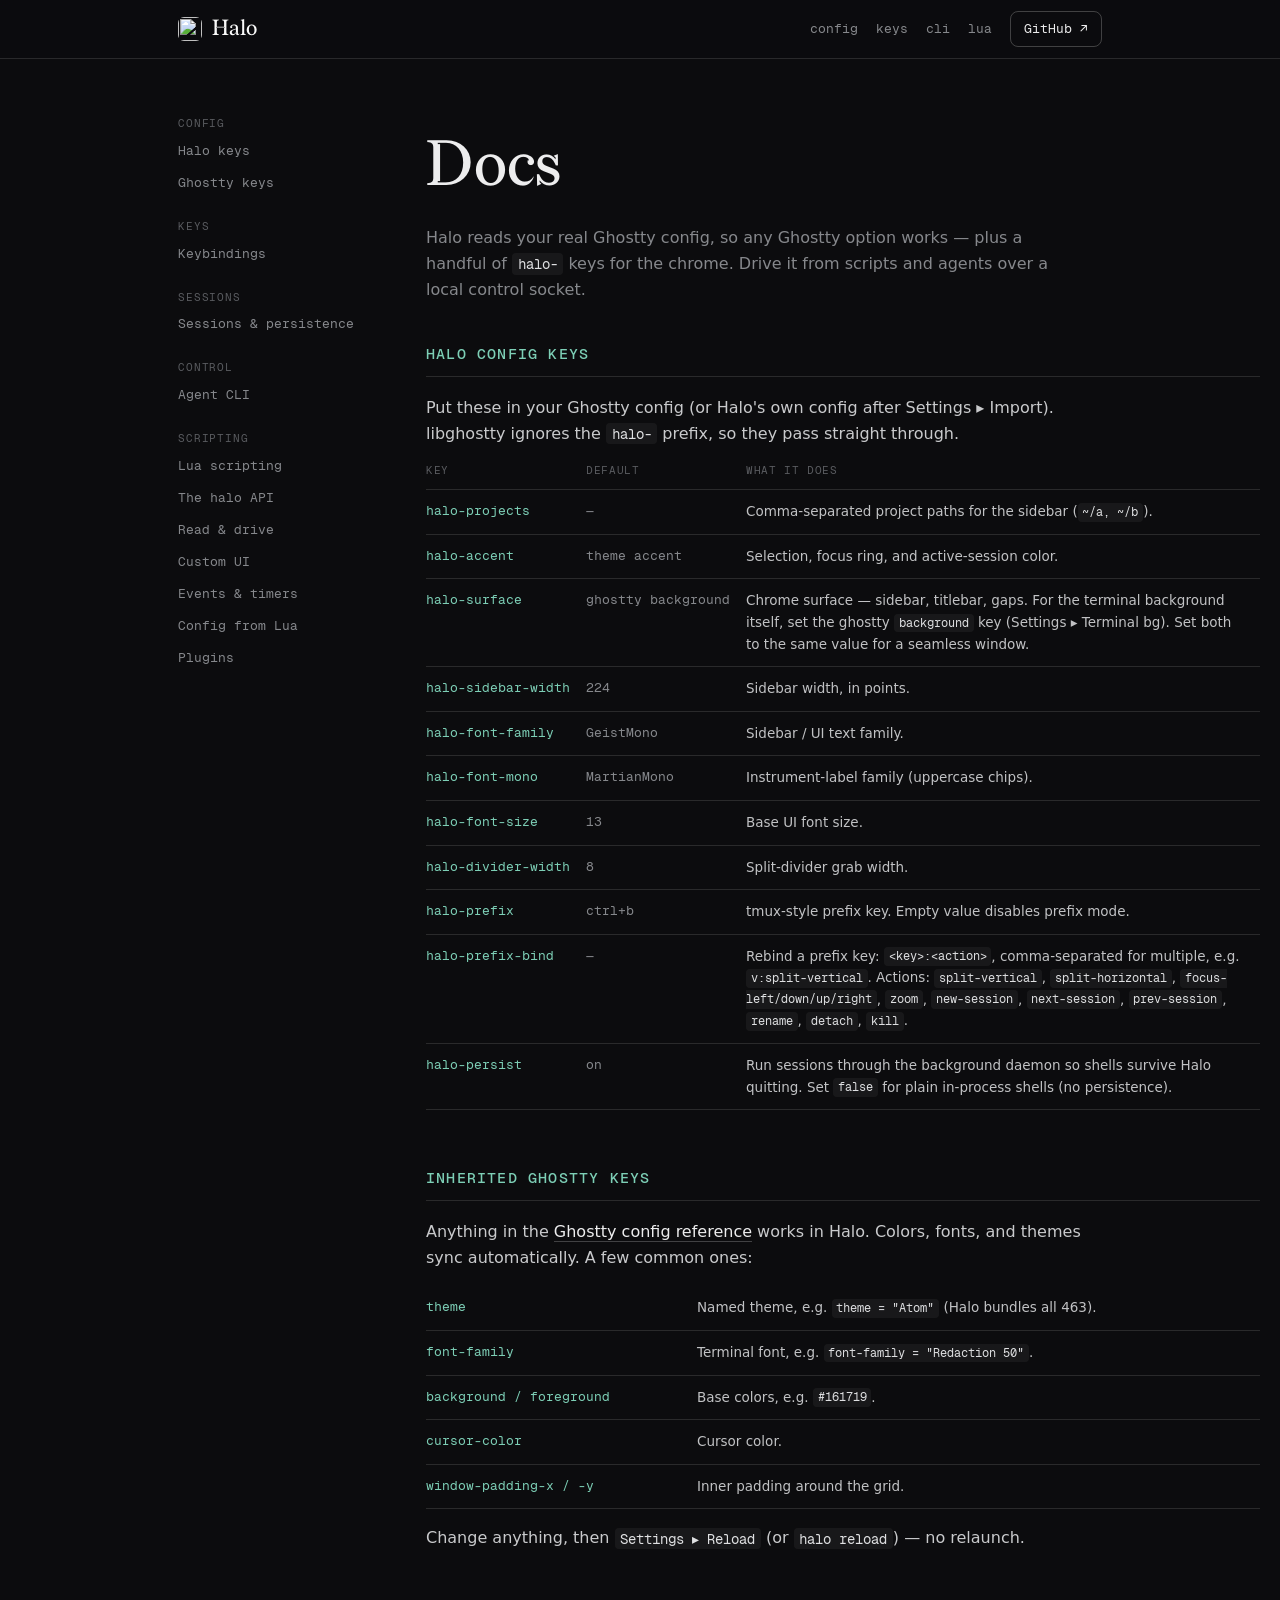
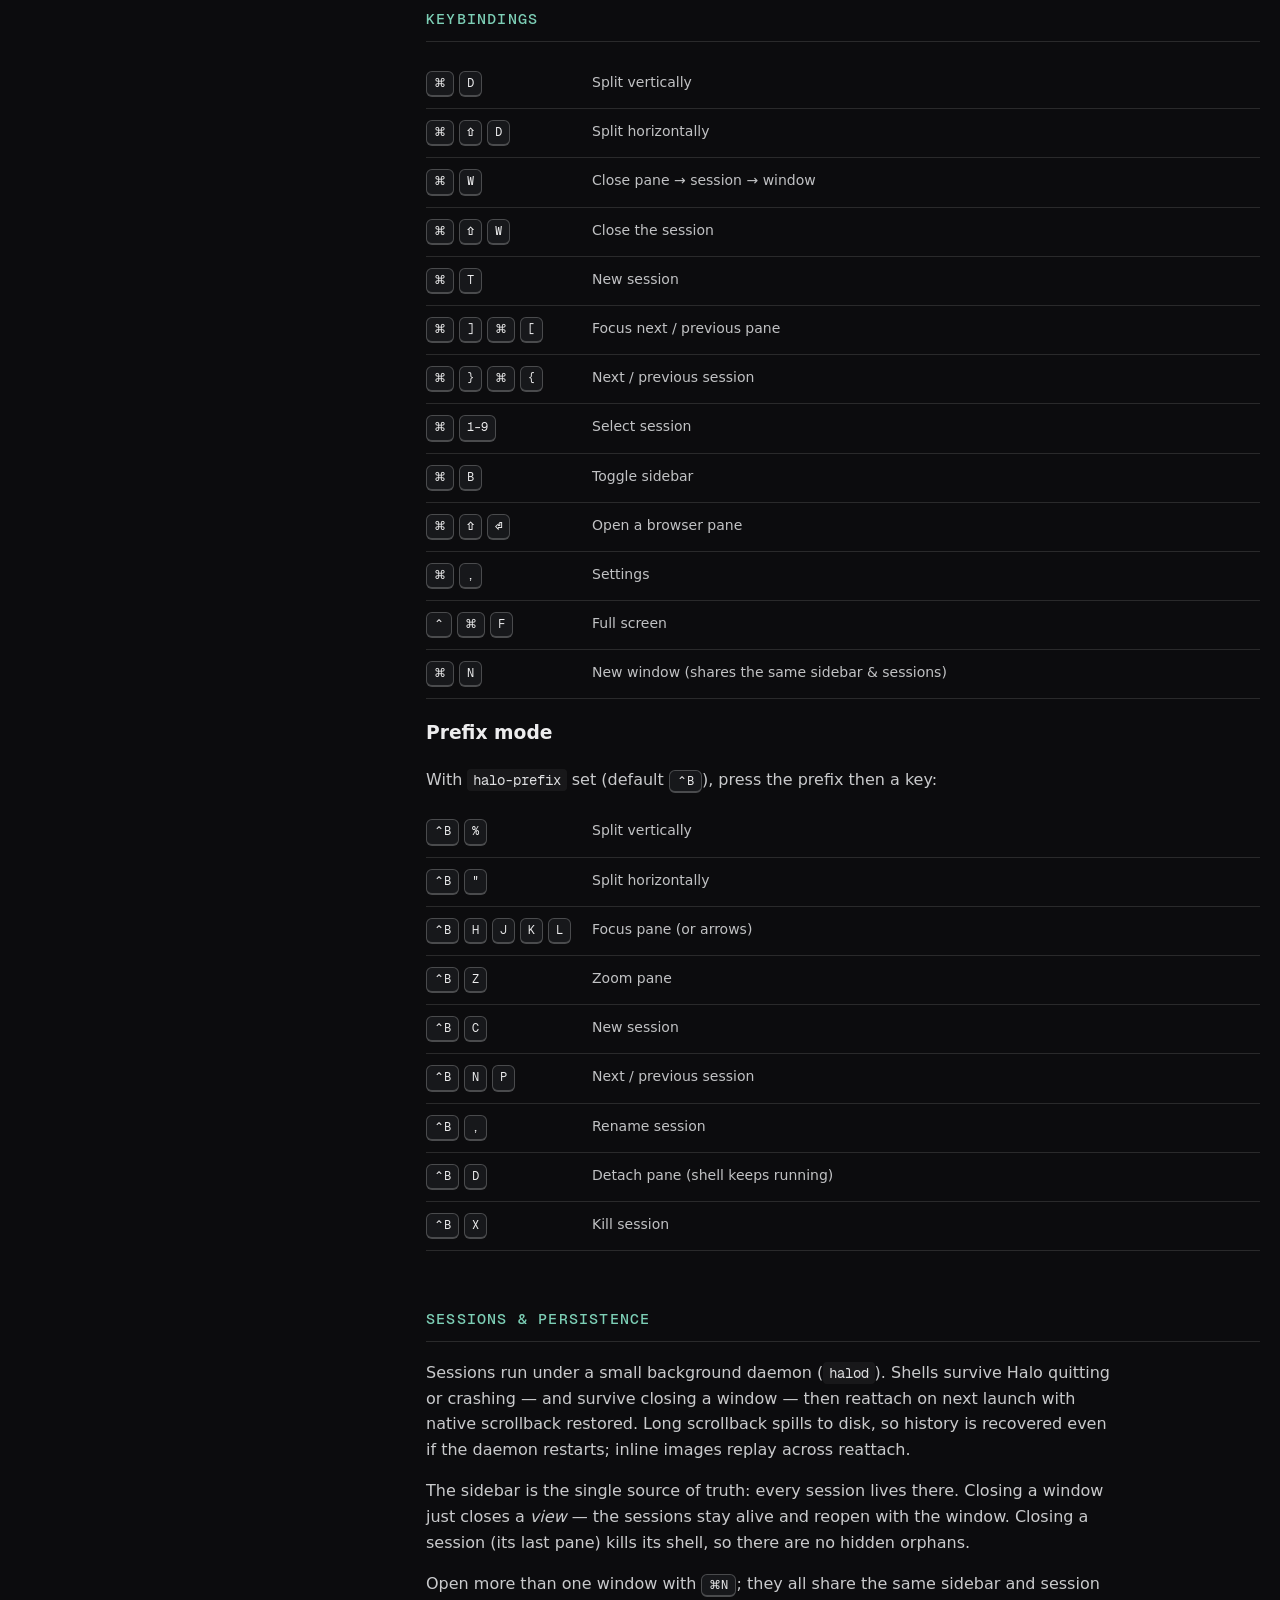
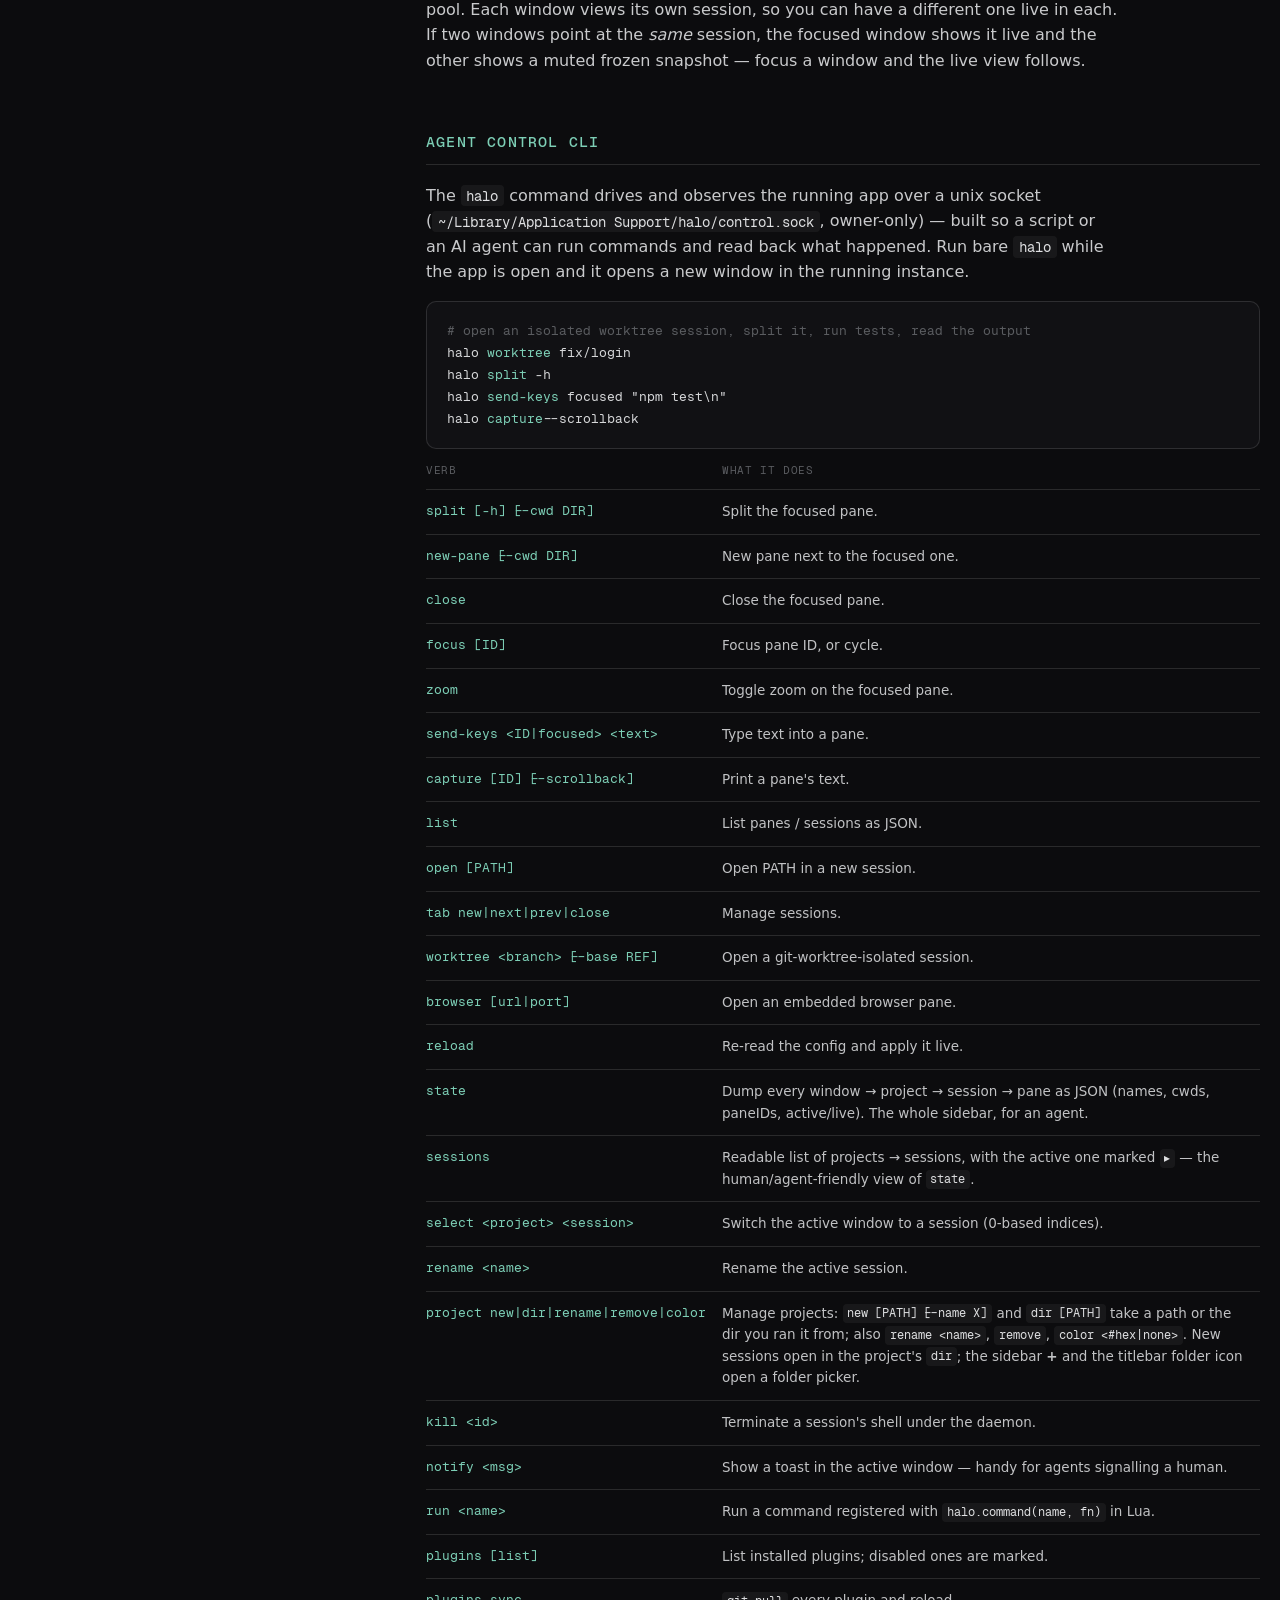
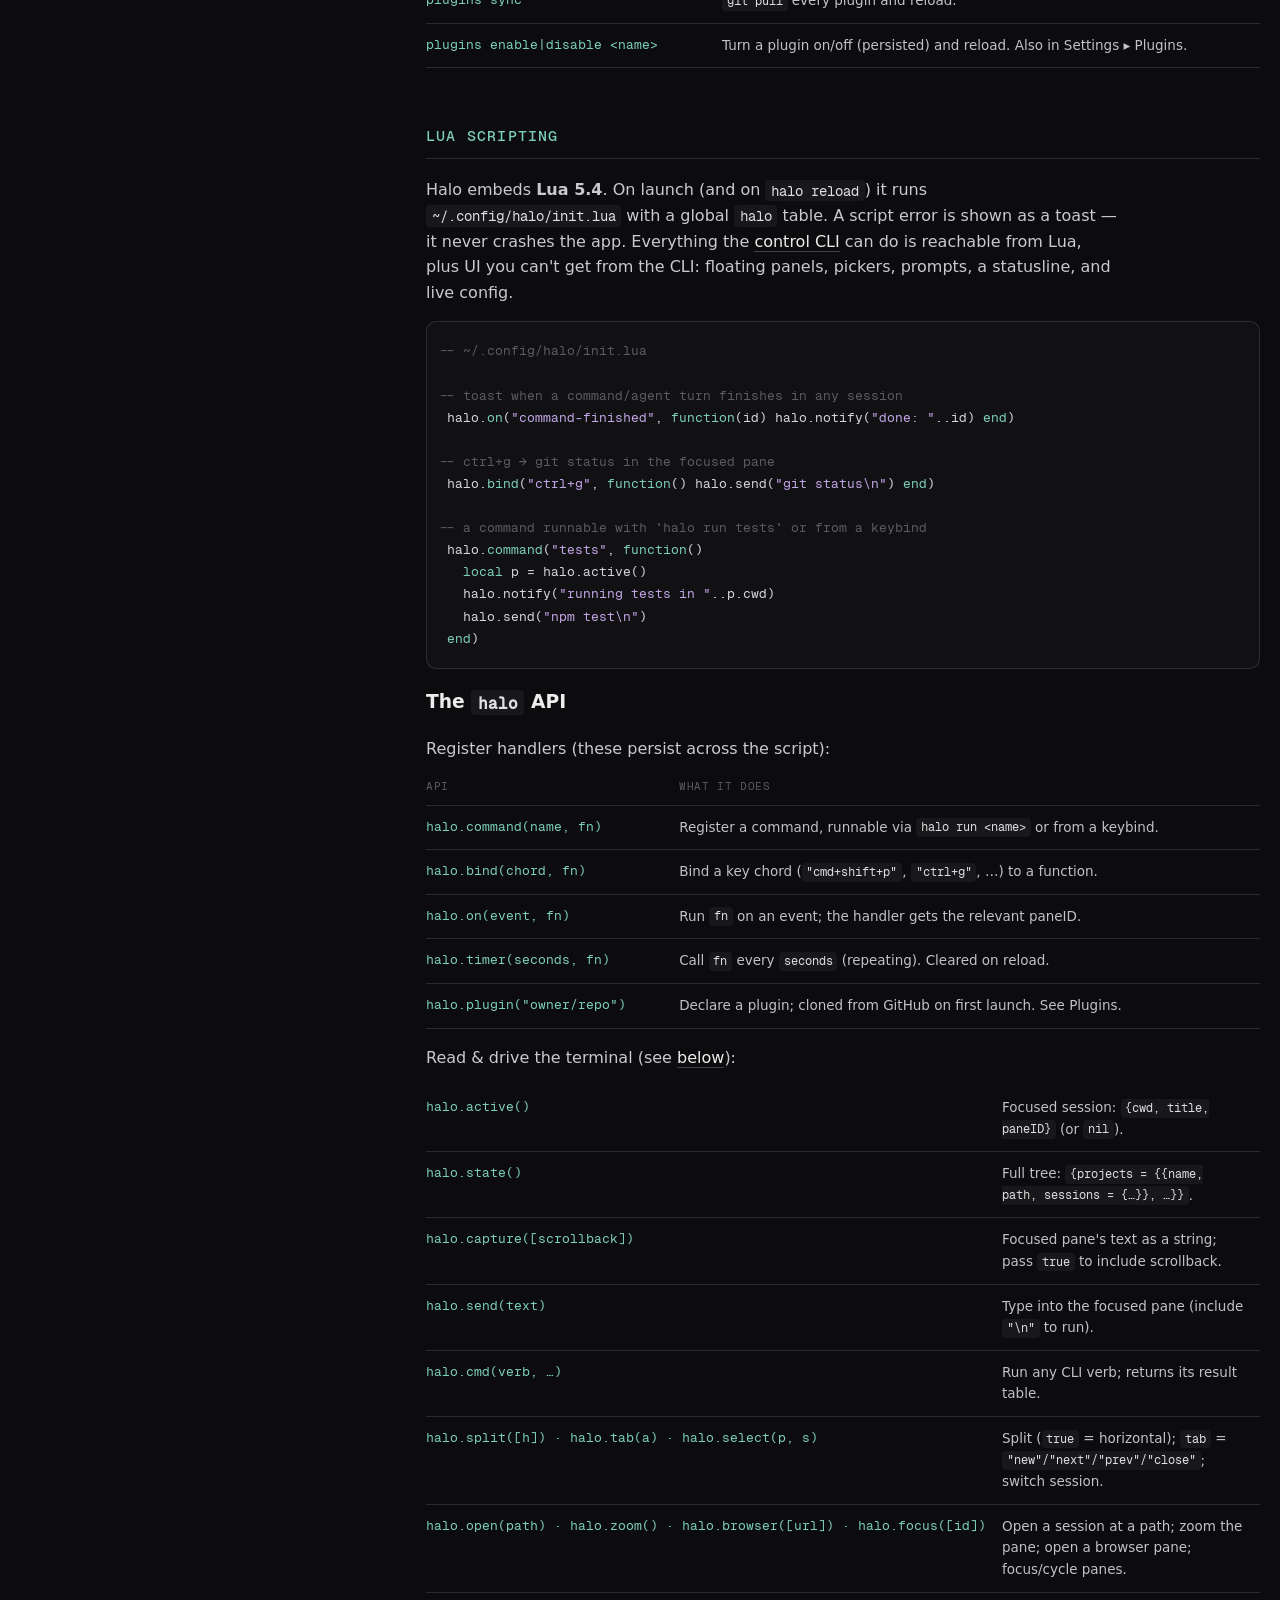
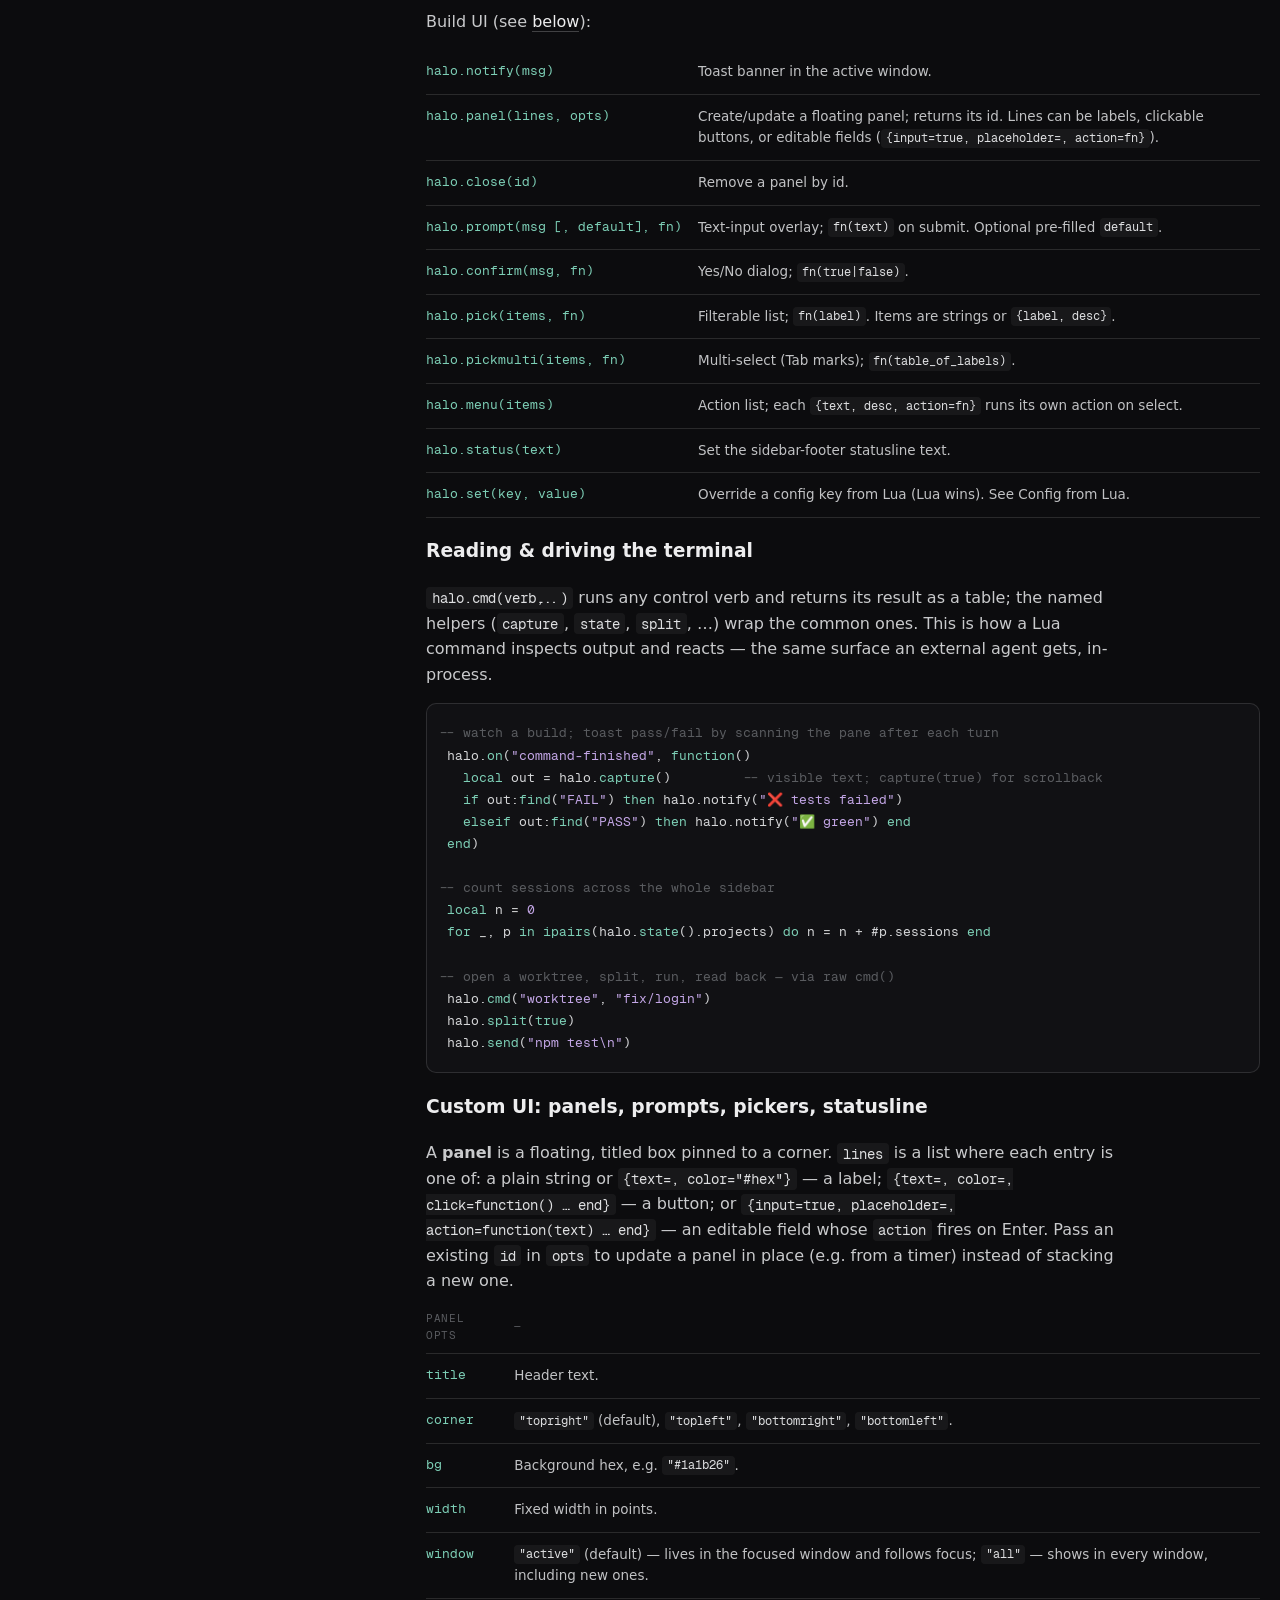
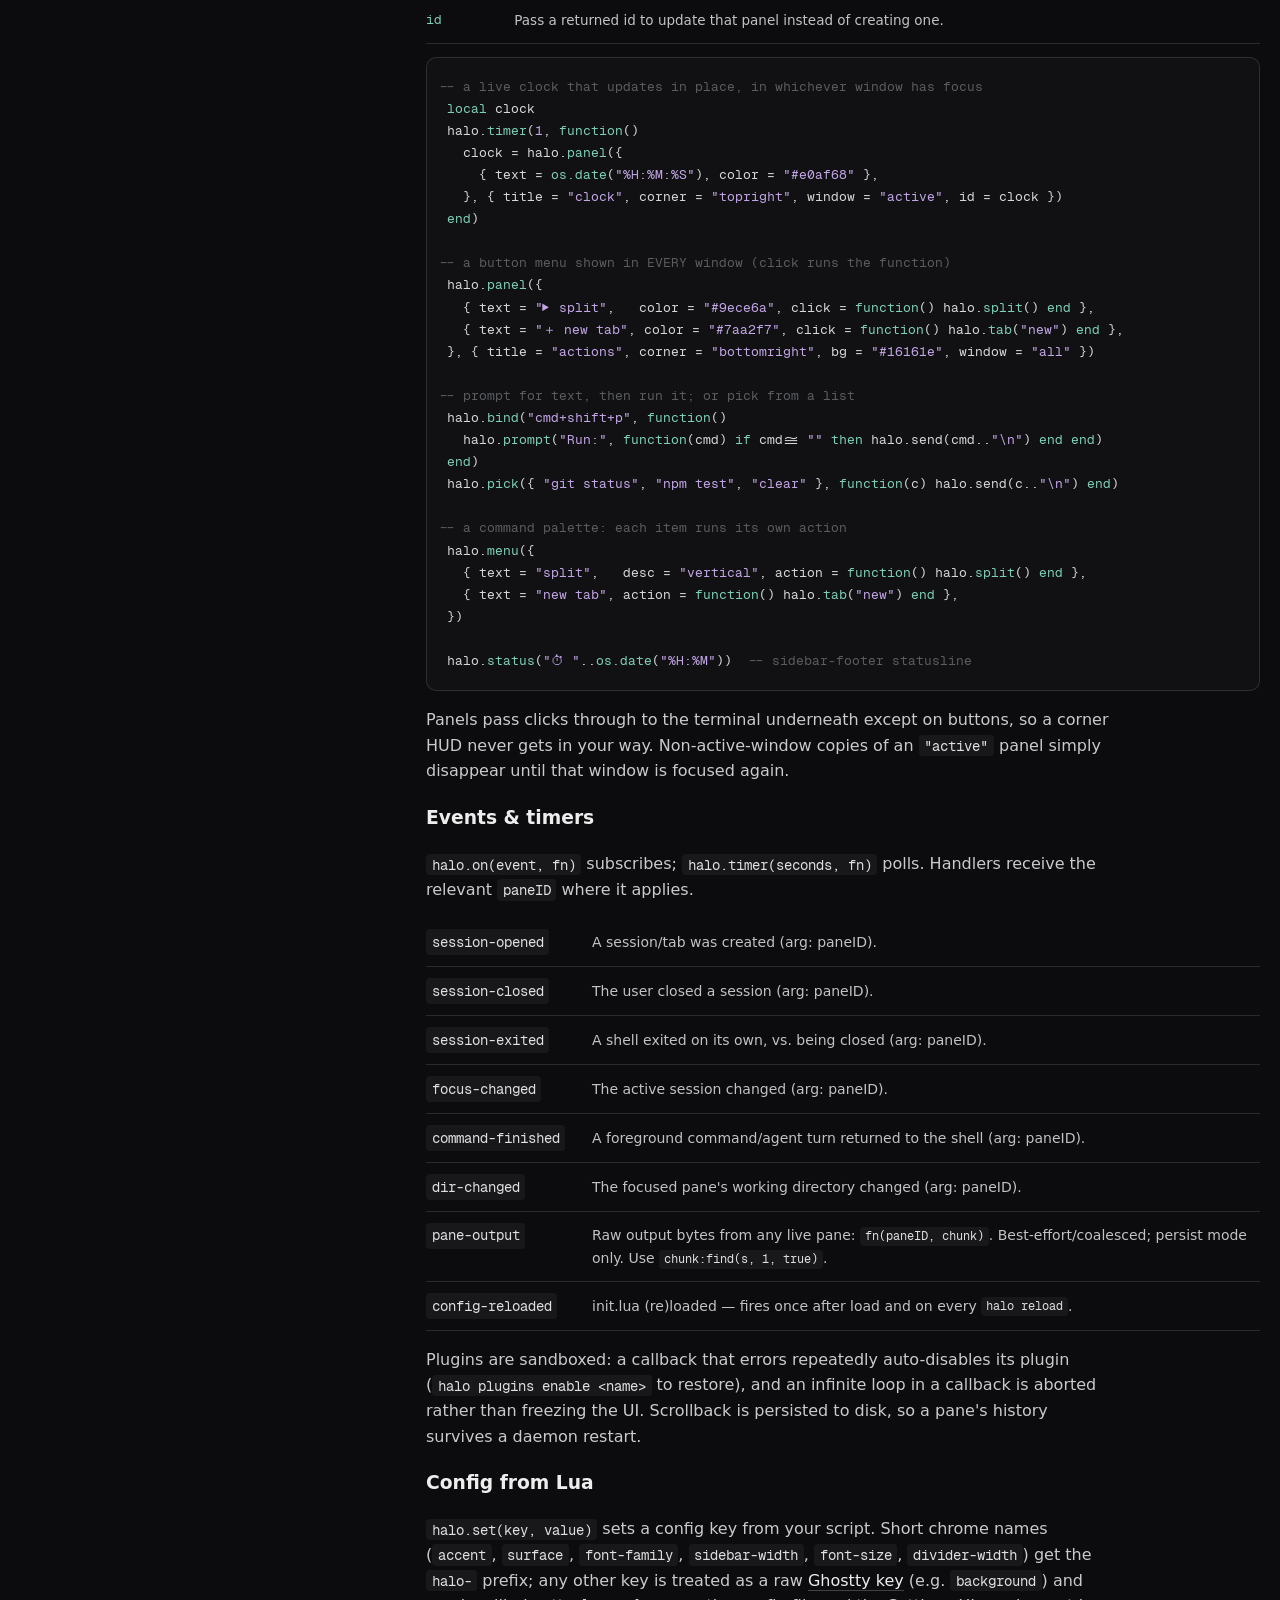
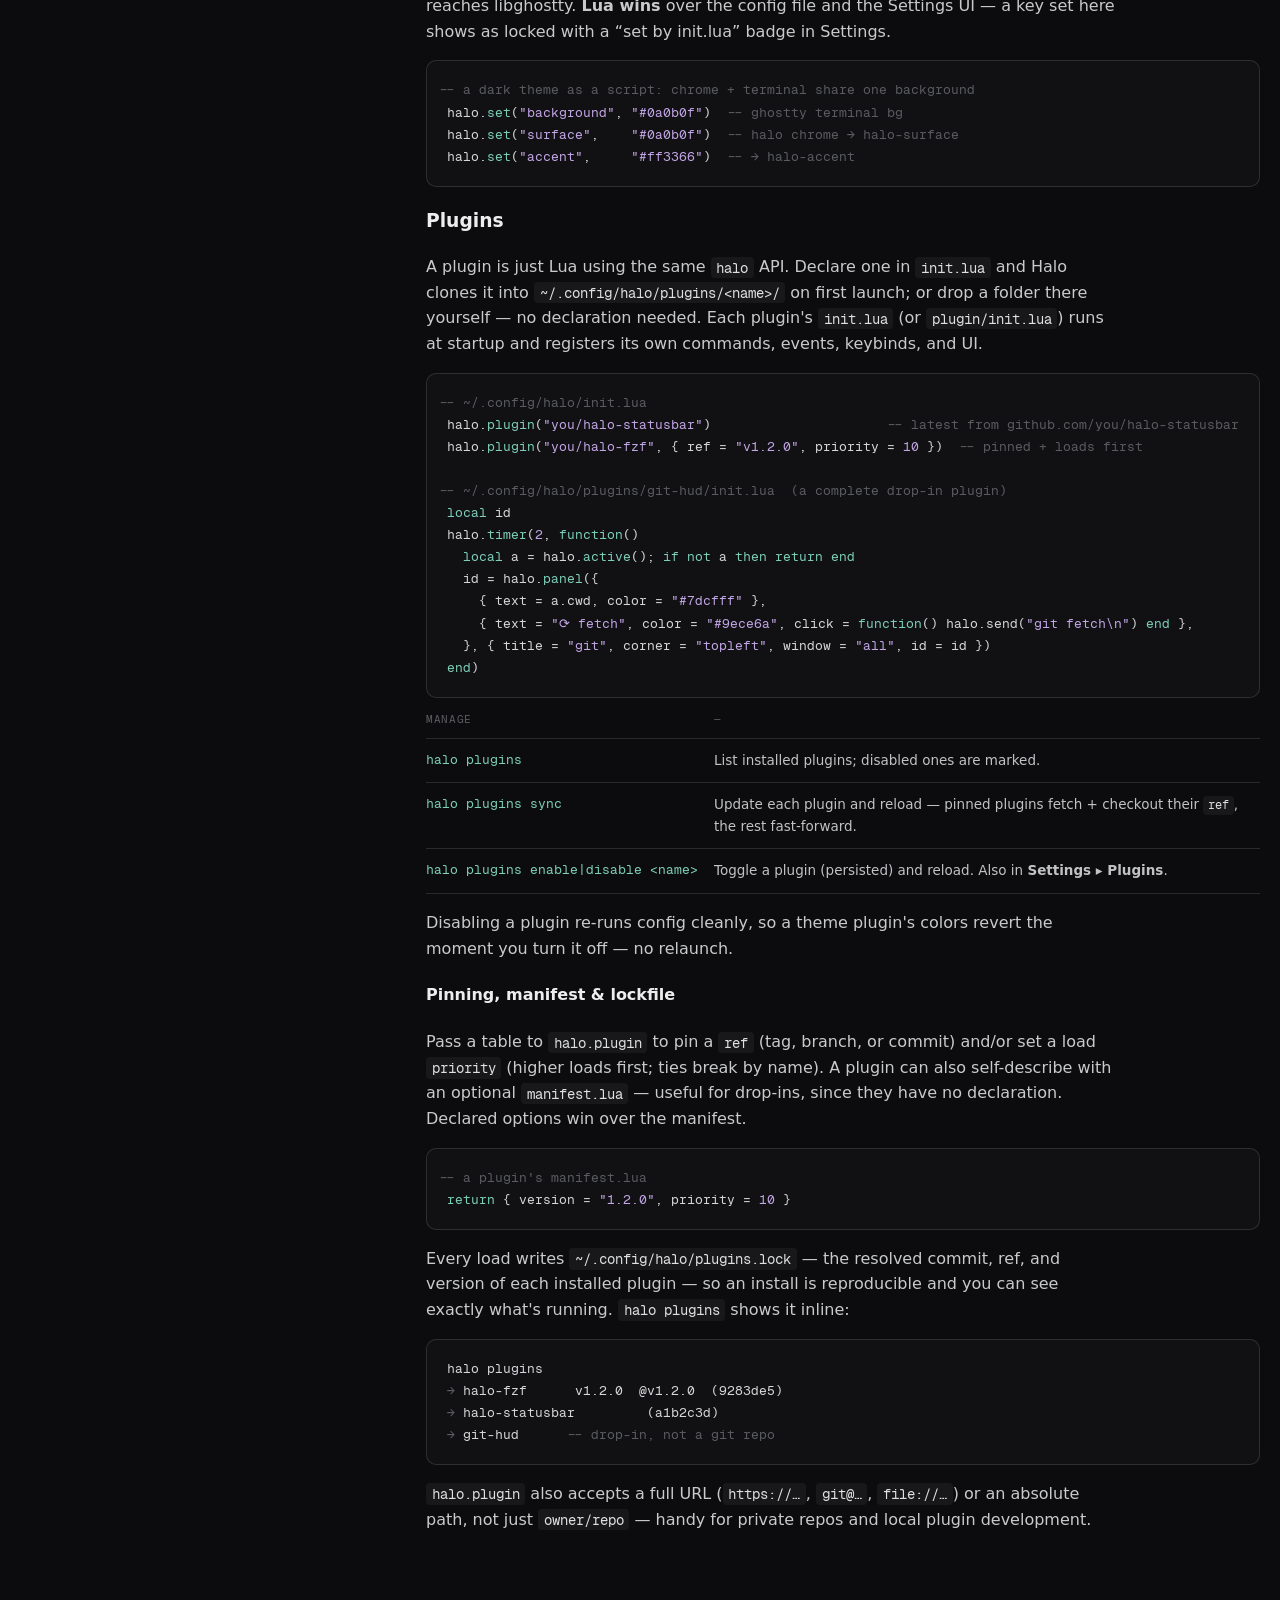
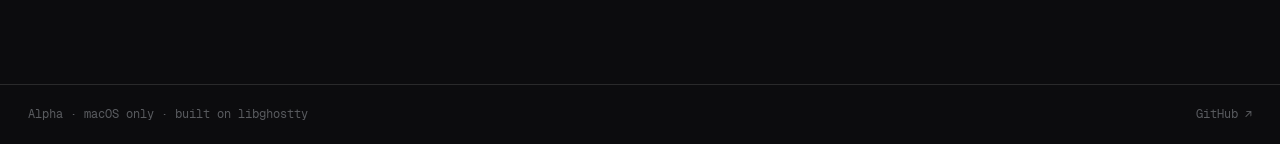
==== commit 9d4ec9e2: "docs: cover new plugin API (menu, pickmulti, confirm, editable panels, events) - API table: halo.con" ====
--- a/docs.html
+++ b/docs.html
@@ -227,10 +227,13 @@
           <table class="tbl">
             <tbody>
               <tr><td class="k">halo.notify(msg)</td><td class="desc">Toast banner in the active window.</td></tr>
-              <tr><td class="k">halo.panel(lines, opts)</td><td class="desc">Create/update a floating panel; returns its id.</td></tr>
+              <tr><td class="k">halo.panel(lines, opts)</td><td class="desc">Create/update a floating panel; returns its id. Lines can be labels, clickable buttons, or editable fields (<code>{input=true, placeholder=, action=fn}</code>).</td></tr>
               <tr><td class="k">halo.close(id)</td><td class="desc">Remove a panel by id.</td></tr>
-              <tr><td class="k">halo.prompt(msg, fn)</td><td class="desc">Text-input overlay; <code>fn(text)</code> on submit.</td></tr>
-              <tr><td class="k">halo.pick(items, fn)</td><td class="desc">Filterable list; <code>fn(choice)</code> on select.</td></tr>
+              <tr><td class="k">halo.prompt(msg [, default], fn)</td><td class="desc">Text-input overlay; <code>fn(text)</code> on submit. Optional pre-filled <code>default</code>.</td></tr>
+              <tr><td class="k">halo.confirm(msg, fn)</td><td class="desc">Yes/No dialog; <code>fn(true|false)</code>.</td></tr>
+              <tr><td class="k">halo.pick(items, fn)</td><td class="desc">Filterable list; <code>fn(label)</code>. Items are strings or <code>{label, desc}</code>.</td></tr>
+              <tr><td class="k">halo.pickmulti(items, fn)</td><td class="desc">Multi-select (Tab marks); <code>fn(table_of_labels)</code>.</td></tr>
+              <tr><td class="k">halo.menu(items)</td><td class="desc">Action list; each <code>{text, desc, action=fn}</code> runs its own action on select.</td></tr>
               <tr><td class="k">halo.status(text)</td><td class="desc">Set the sidebar-footer statusline text.</td></tr>
               <tr><td class="k">halo.set(key, value)</td><td class="desc">Override a config key from Lua (Lua wins). See <a href="#lua-config">Config from Lua</a>.</td></tr>
             </tbody>
@@ -259,9 +262,10 @@
 
           <h3 id="lua-ui">Custom UI: panels, prompts, pickers, statusline</h3>
           <p>A <strong>panel</strong> is a floating, titled box pinned to a corner. <code>lines</code> is a
-            list where each entry is either a plain string or a table
-            <code>{text=, color="#hex", click=function() … end}</code> — a line with a
-            <code>click</code> renders as a button. Pass an existing <code>id</code> in
+            list where each entry is one of: a plain string or <code>{text=, color="#hex"}</code> — a
+            label; <code>{text=, color=, click=function() … end}</code> — a button; or
+            <code>{input=true, placeholder=, action=function(text) … end}</code> — an editable field
+            whose <code>action</code> fires on Enter. Pass an existing <code>id</code> in
             <code>opts</code> to update a panel in place (e.g. from a timer) instead of stacking a new one.</p>
           <table class="tbl">
             <thead><tr><th>panel opts</th><th>—</th></tr></thead>
@@ -294,6 +298,12 @@
 <span class="a">end</span>)
 halo.<span class="a">pick</span>({ <span class="s">"git status"</span>, <span class="s">"npm test"</span>, <span class="s">"clear"</span> }, <span class="a">function</span>(c) halo.send(c..<span class="s">"\n"</span>) <span class="a">end</span>)
 
+<span class="c">-- a command palette: each item runs its own action</span>
+halo.<span class="a">menu</span>({
+  { text = <span class="s">"split"</span>,   desc = <span class="s">"vertical"</span>, action = <span class="a">function</span>() halo.<span class="a">split</span>() <span class="a">end</span> },
+  { text = <span class="s">"new tab"</span>, action = <span class="a">function</span>() halo.<span class="a">tab</span>(<span class="s">"new"</span>) <span class="a">end</span> },
+})
+
 halo.<span class="a">status</span>(<span class="s">"⏱ "</span>..<span class="a">os.date</span>(<span class="s">"%H:%M"</span>))   <span class="c">-- sidebar-footer statusline</span></pre>
           <p>Panels pass clicks through to the terminal underneath except on buttons, so a corner
             HUD never gets in your way. Non-active-window copies of an <code>"active"</code> panel
@@ -304,12 +314,18 @@
             Handlers receive the relevant <code>paneID</code> where it applies.</p>
           <div class="keys">
             <div class="row"><span class="ks"><code>session-opened</code></span><span class="kd">A session/tab was created (arg: paneID).</span></div>
-            <div class="row"><span class="ks"><code>session-closed</code></span><span class="kd">A session was closed (arg: paneID).</span></div>
+            <div class="row"><span class="ks"><code>session-closed</code></span><span class="kd">The user closed a session (arg: paneID).</span></div>
+            <div class="row"><span class="ks"><code>session-exited</code></span><span class="kd">A shell exited on its own, vs. being closed (arg: paneID).</span></div>
             <div class="row"><span class="ks"><code>focus-changed</code></span><span class="kd">The active session changed (arg: paneID).</span></div>
             <div class="row"><span class="ks"><code>command-finished</code></span><span class="kd">A foreground command/agent turn returned to the shell (arg: paneID).</span></div>
             <div class="row"><span class="ks"><code>dir-changed</code></span><span class="kd">The focused pane's working directory changed (arg: paneID).</span></div>
+            <div class="row"><span class="ks"><code>pane-output</code></span><span class="kd">Raw output bytes from any live pane: <code>fn(paneID, chunk)</code>. Best-effort/coalesced; persist mode only. Use <code>chunk:find(s, 1, true)</code>.</span></div>
             <div class="row"><span class="ks"><code>config-reloaded</code></span><span class="kd">init.lua (re)loaded — fires once after load and on every <code>halo reload</code>.</span></div>
           </div>
+          <p>Plugins are sandboxed: a callback that errors repeatedly auto-disables its plugin
+            (<code>halo plugins enable &lt;name&gt;</code> to restore), and an infinite loop in a
+            callback is aborted rather than freezing the UI. Scrollback is persisted to disk, so a
+            pane's history survives a daemon restart.</p>
 
           <h3 id="lua-config">Config from Lua</h3>
           <p><code>halo.set(key, value)</code> sets a config key from your script. Short chrome names
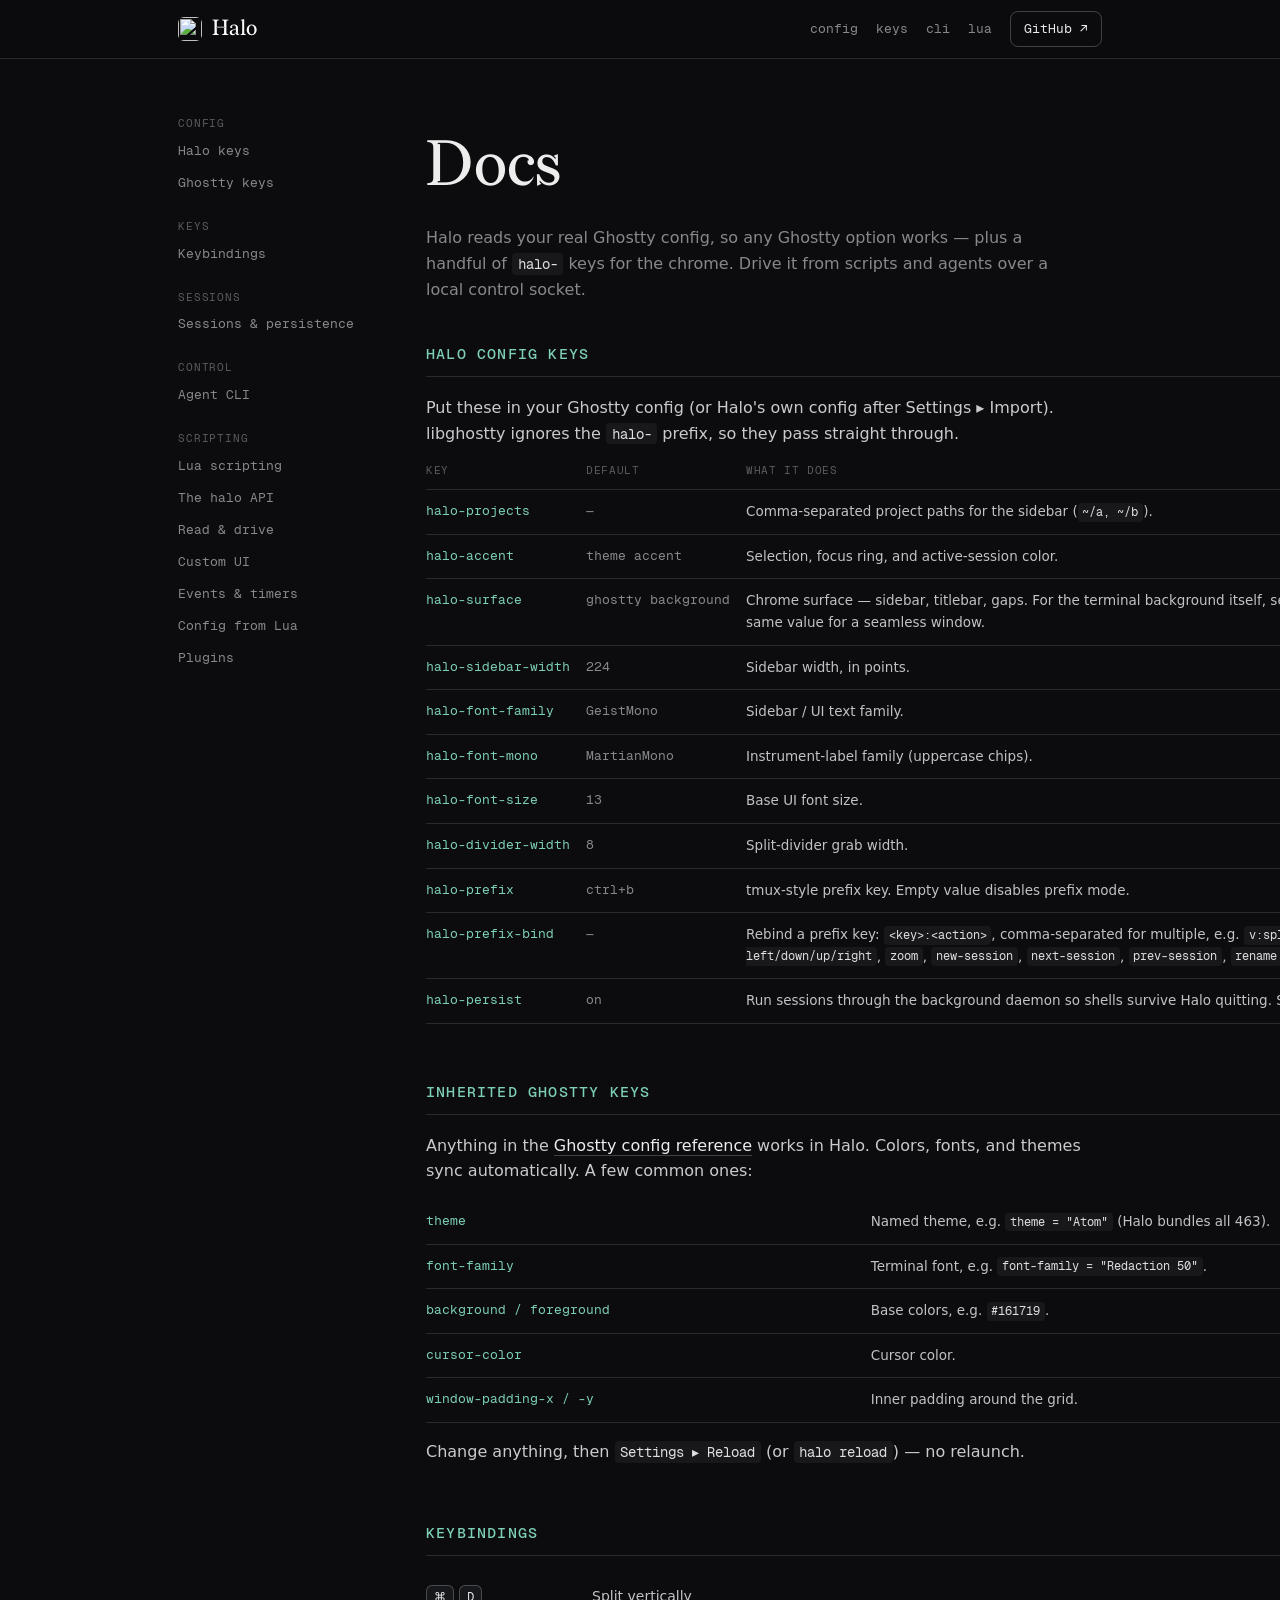
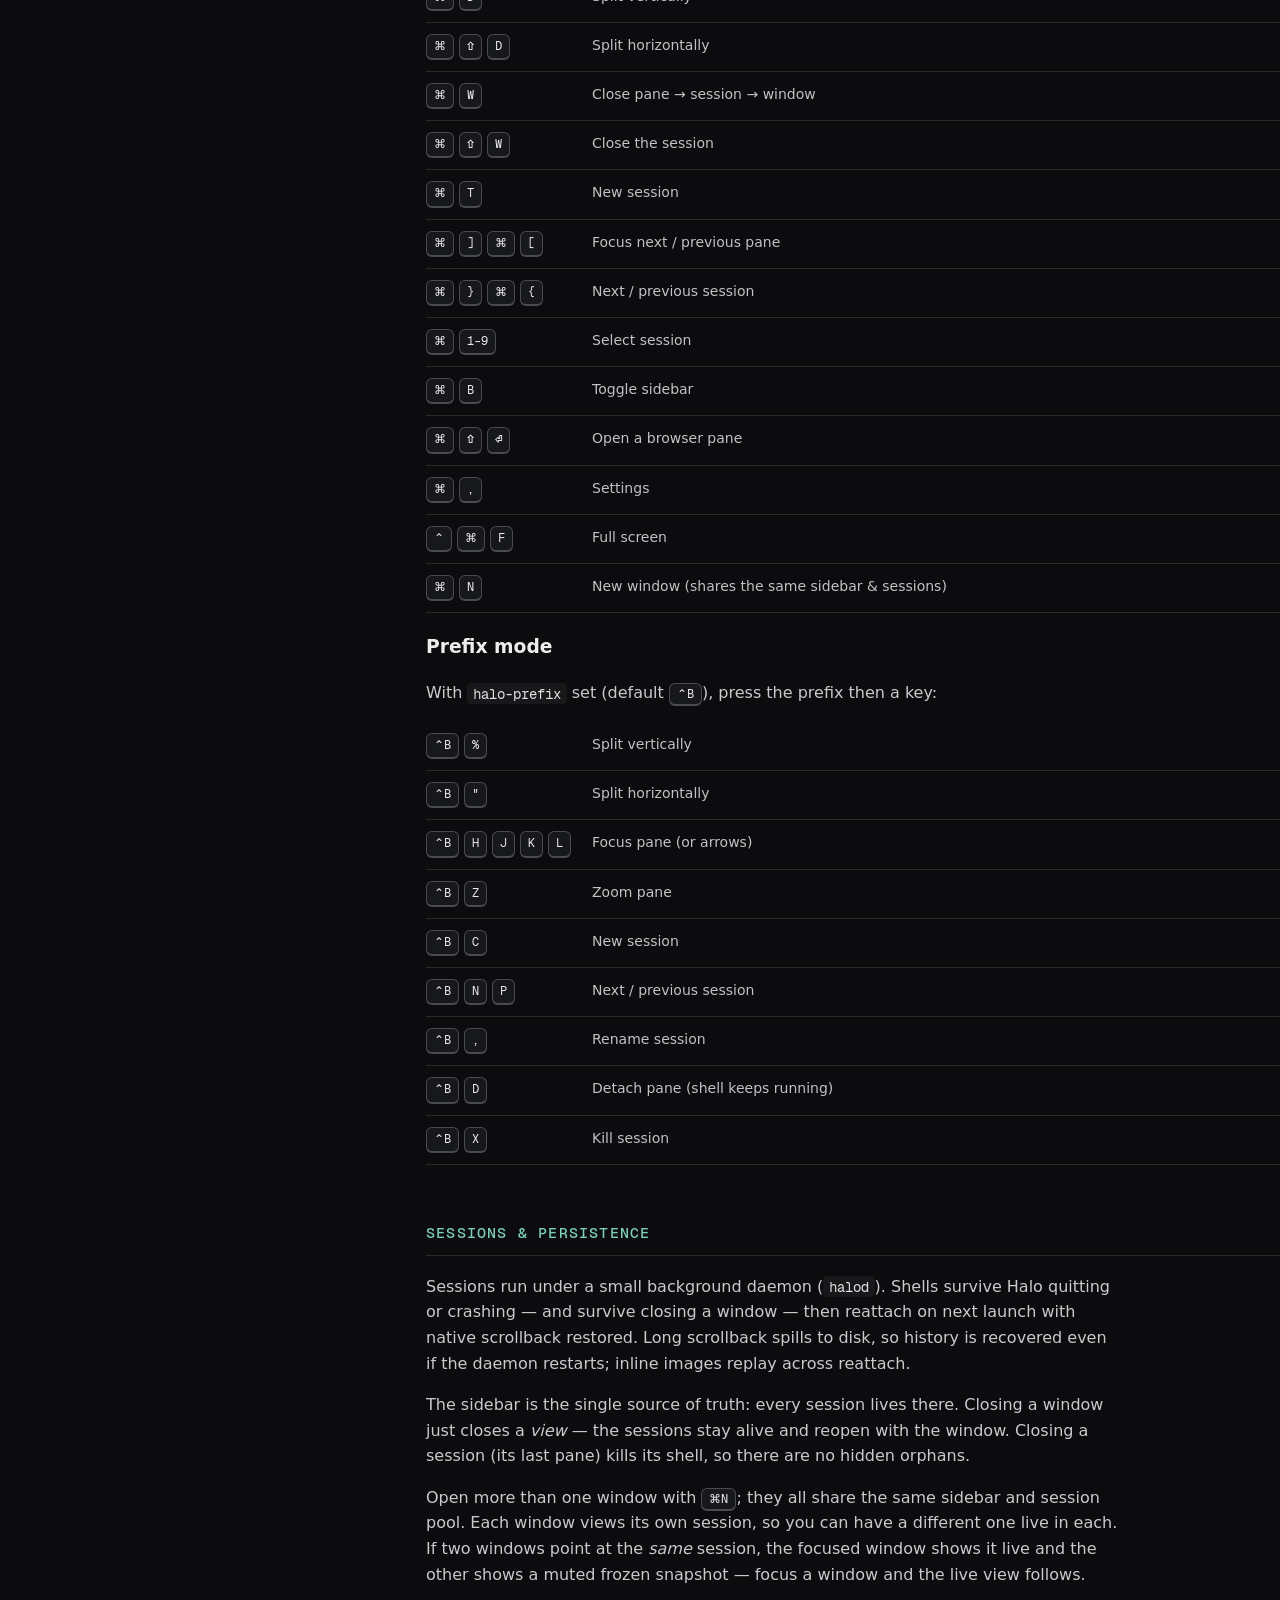
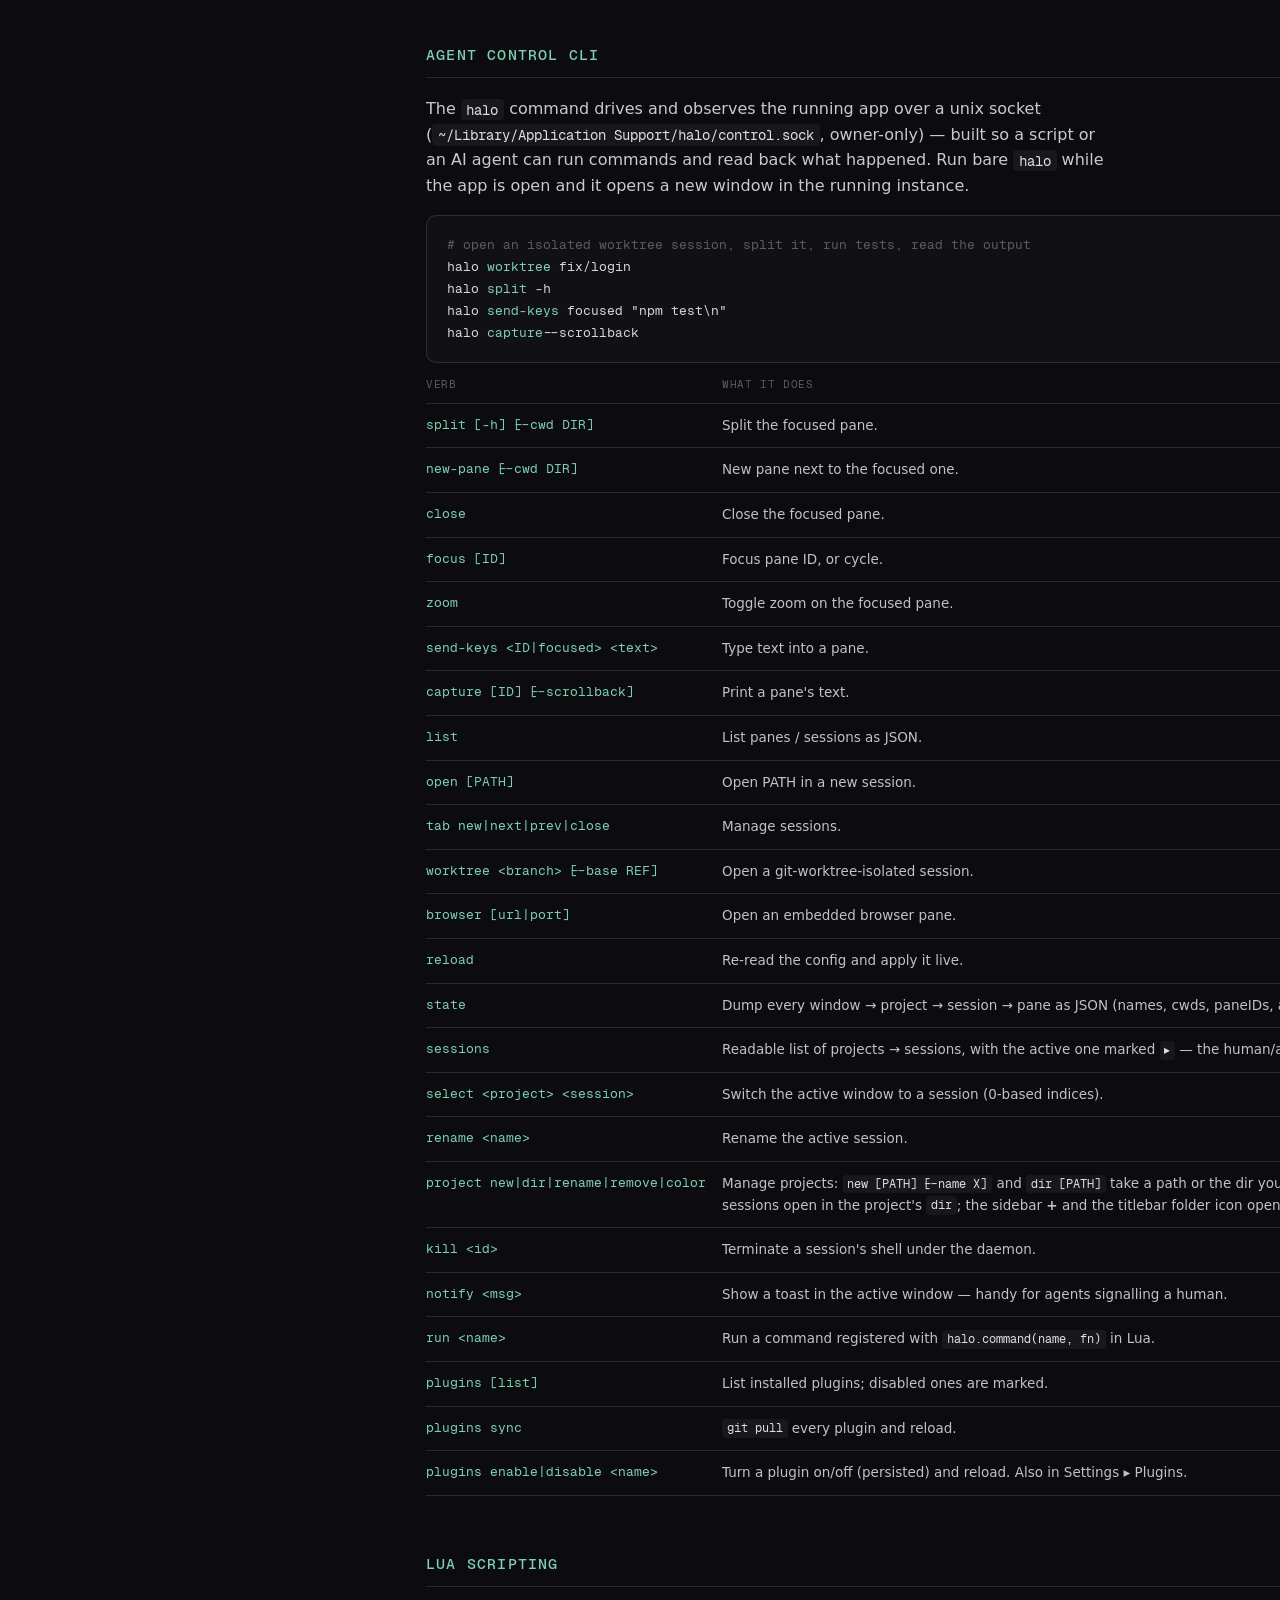
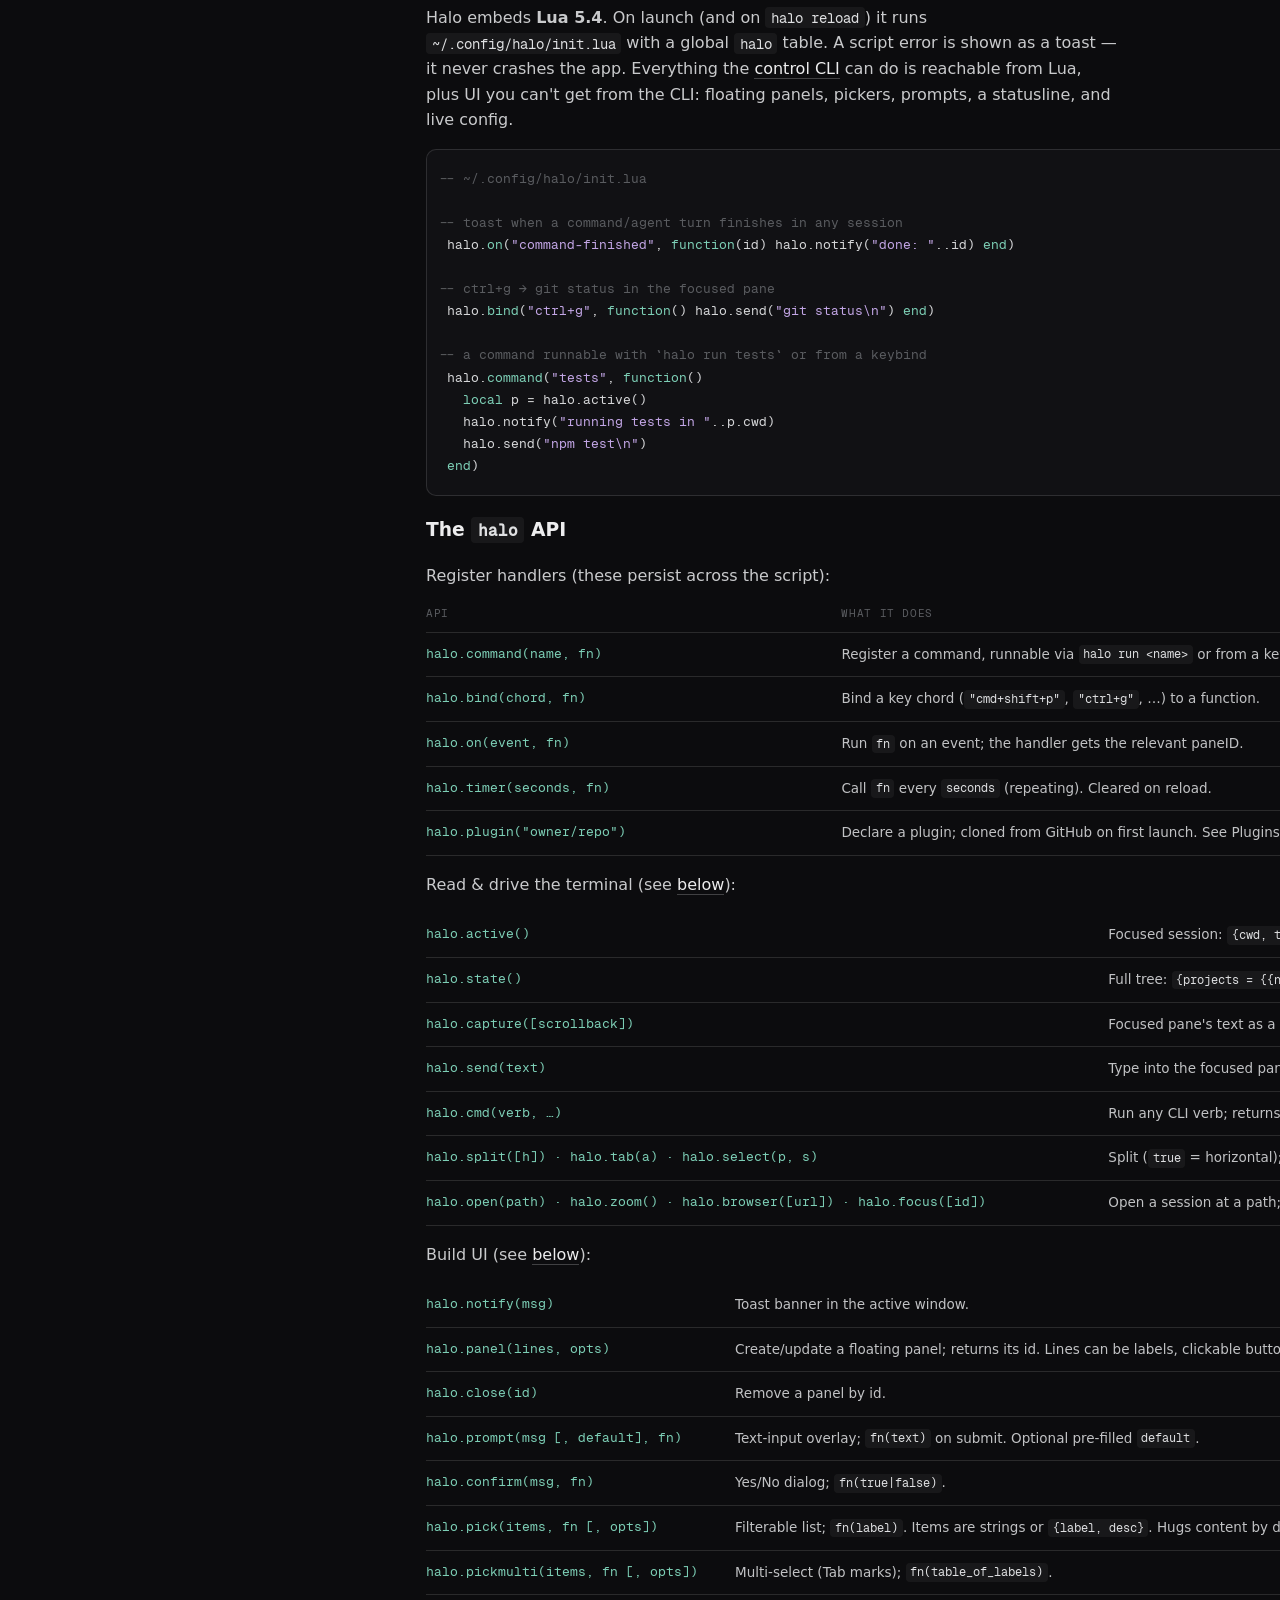
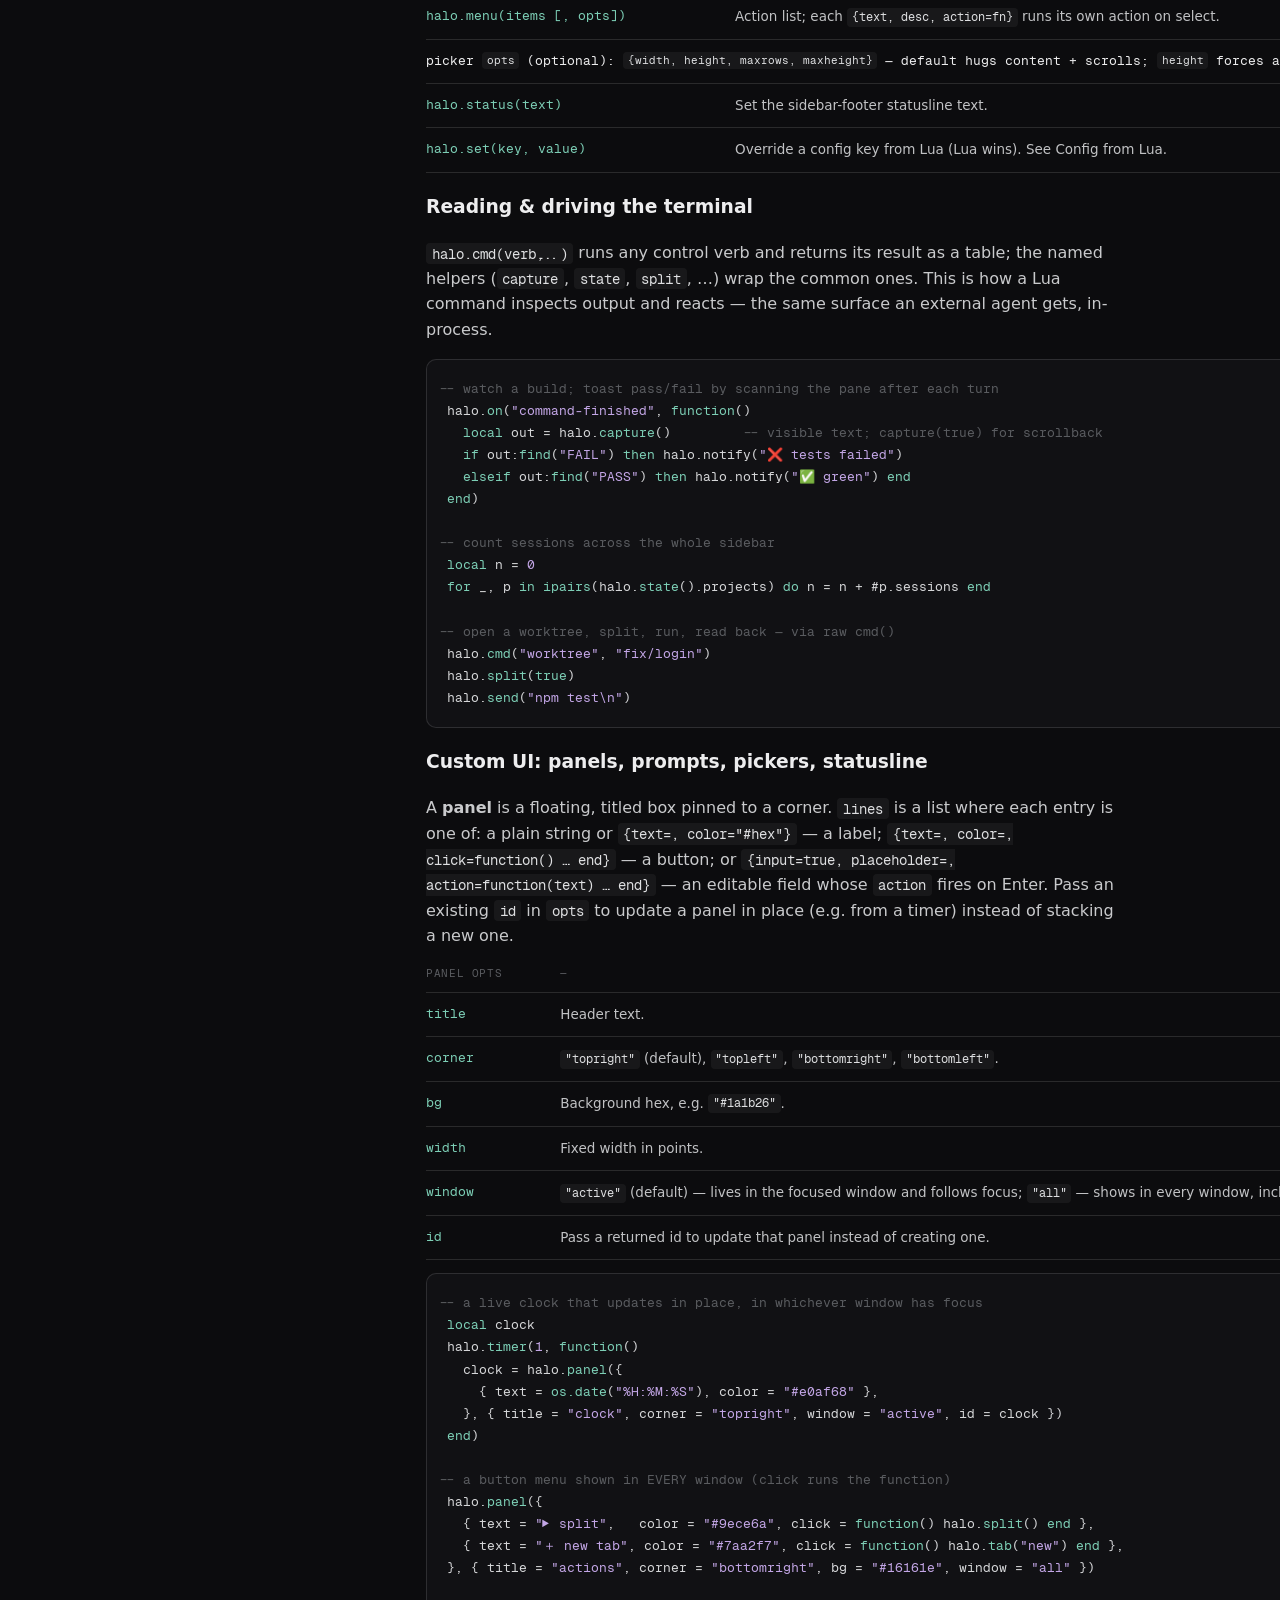
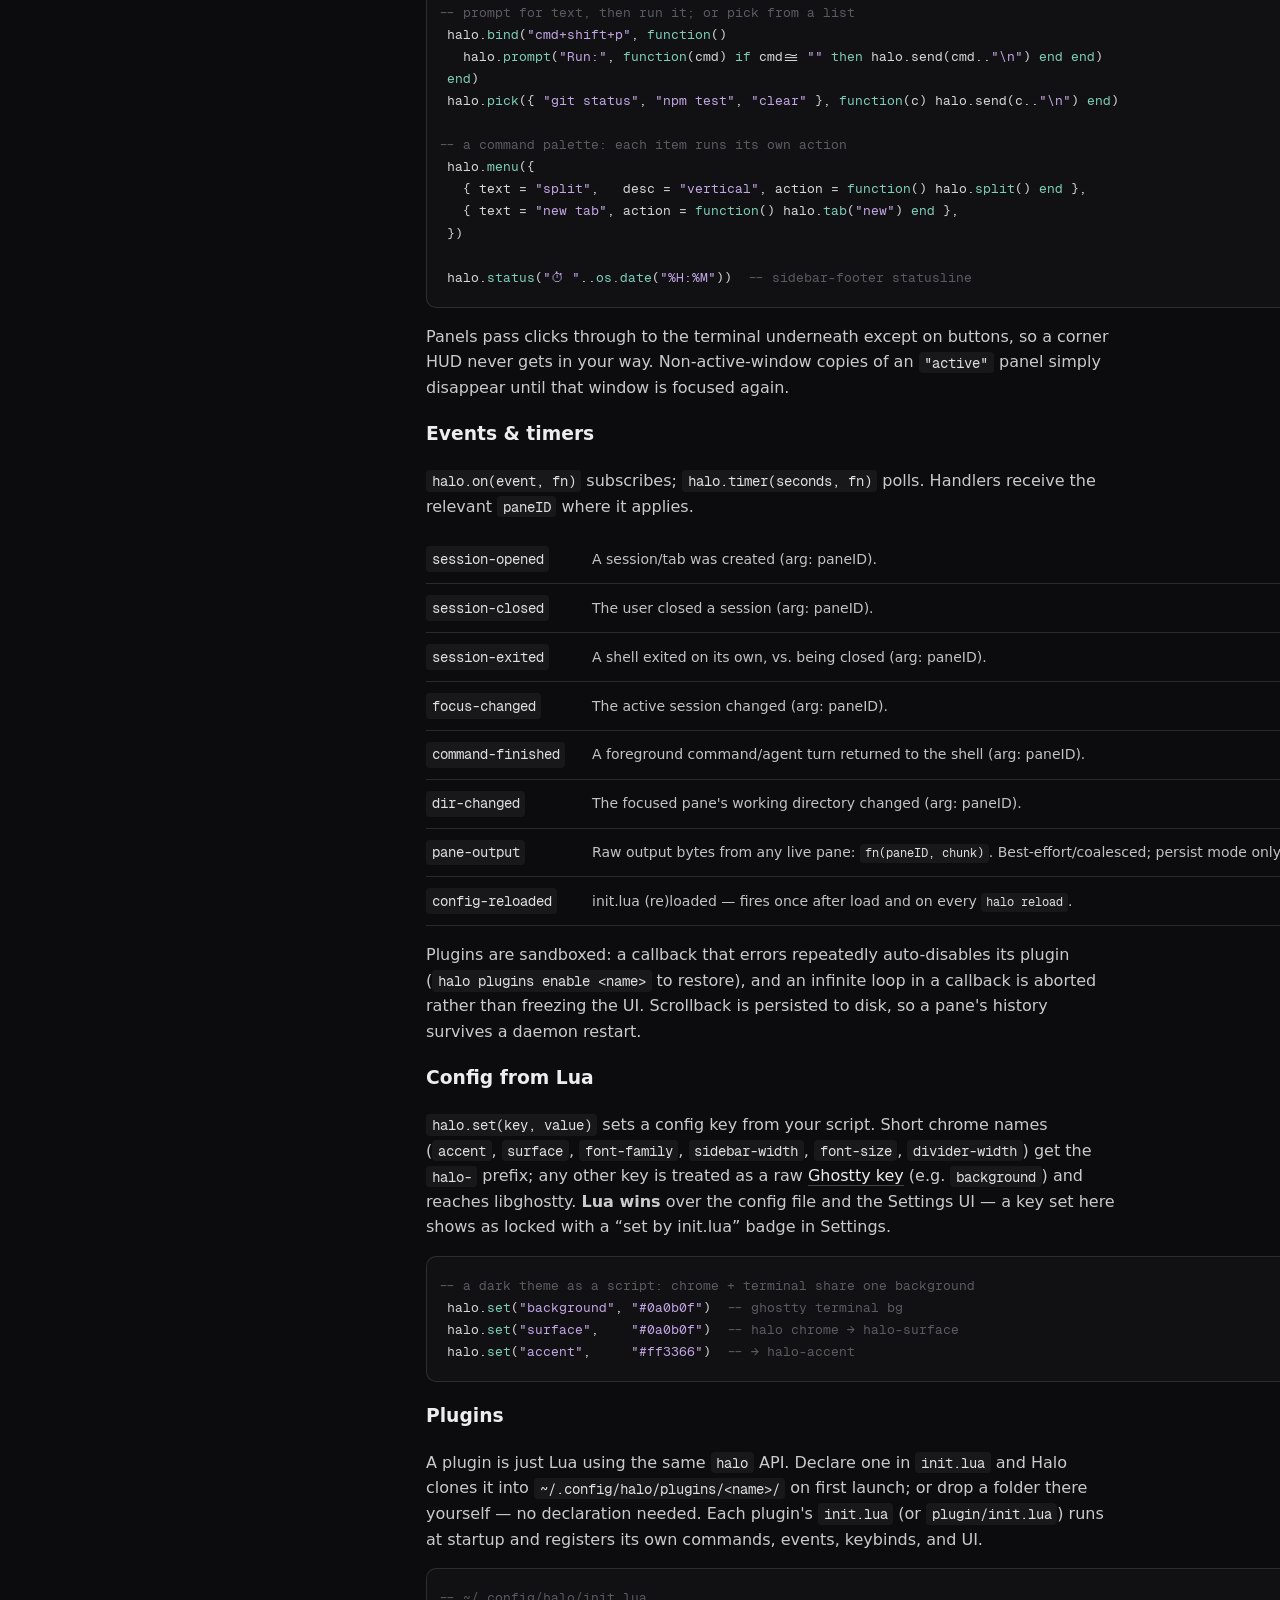
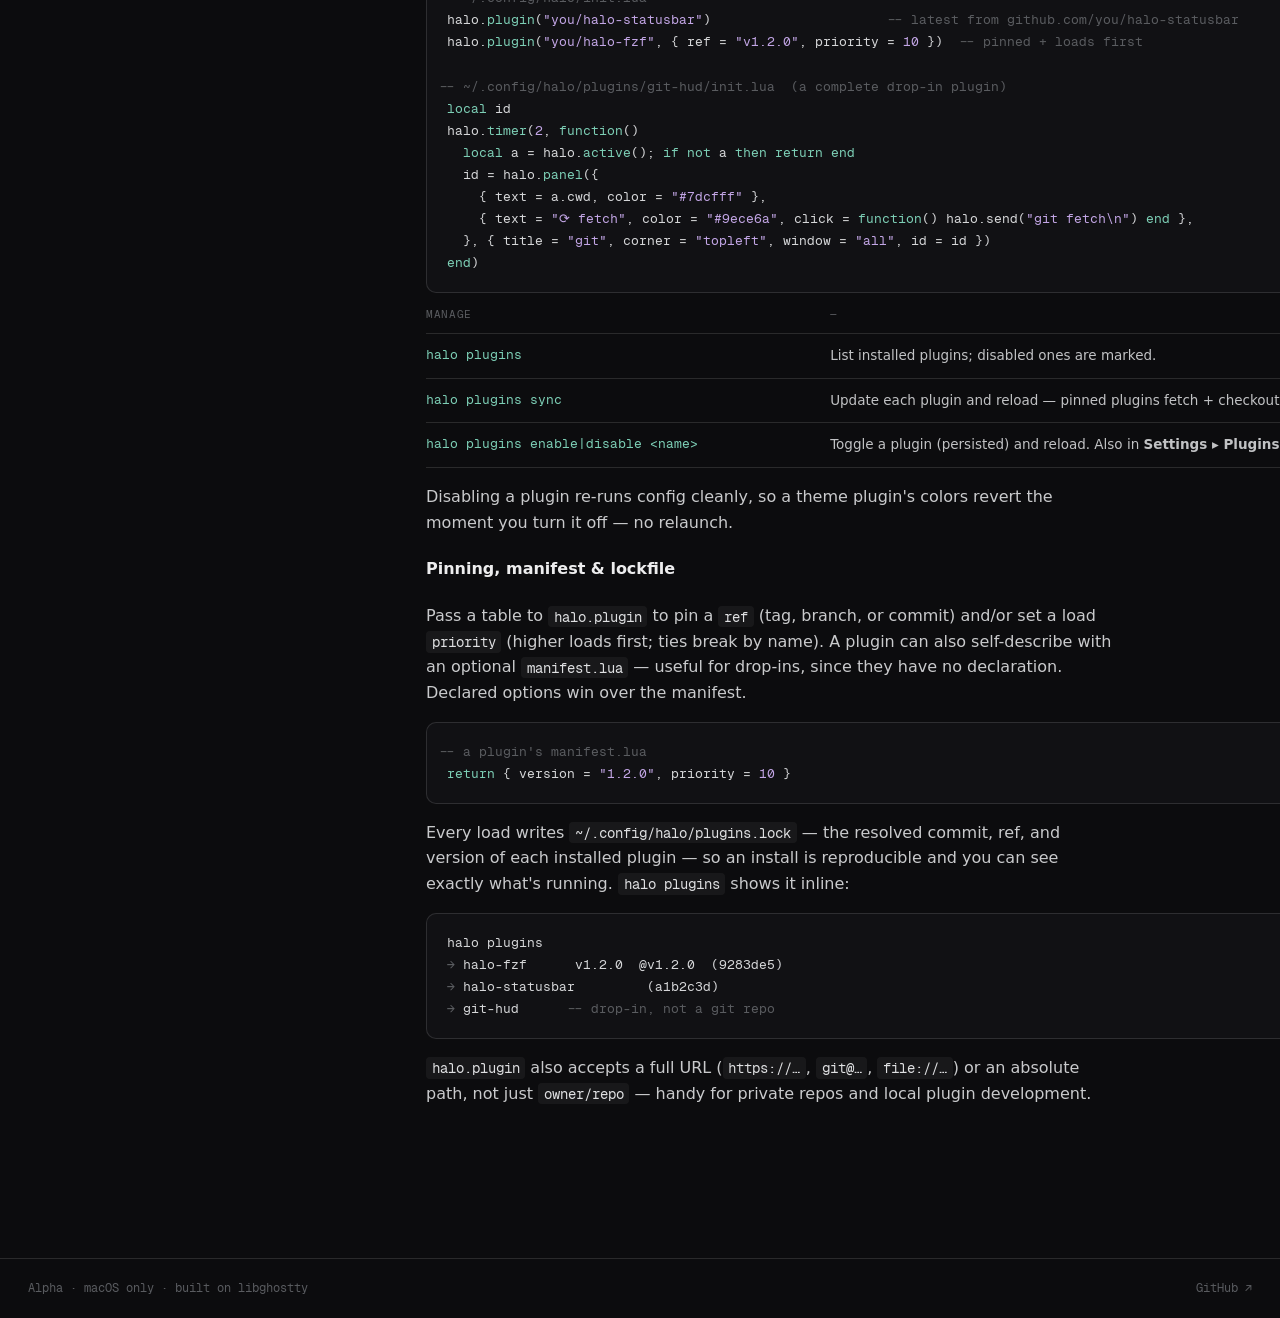
==== commit 38724346: "docs: picker sizing opts (width/height/maxrows/maxheight)" ====
--- a/docs.html
+++ b/docs.html
@@ -231,9 +231,10 @@
               <tr><td class="k">halo.close(id)</td><td class="desc">Remove a panel by id.</td></tr>
               <tr><td class="k">halo.prompt(msg [, default], fn)</td><td class="desc">Text-input overlay; <code>fn(text)</code> on submit. Optional pre-filled <code>default</code>.</td></tr>
               <tr><td class="k">halo.confirm(msg, fn)</td><td class="desc">Yes/No dialog; <code>fn(true|false)</code>.</td></tr>
-              <tr><td class="k">halo.pick(items, fn)</td><td class="desc">Filterable list; <code>fn(label)</code>. Items are strings or <code>{label, desc}</code>.</td></tr>
-              <tr><td class="k">halo.pickmulti(items, fn)</td><td class="desc">Multi-select (Tab marks); <code>fn(table_of_labels)</code>.</td></tr>
-              <tr><td class="k">halo.menu(items)</td><td class="desc">Action list; each <code>{text, desc, action=fn}</code> runs its own action on select.</td></tr>
+              <tr><td class="k">halo.pick(items, fn [, opts])</td><td class="desc">Filterable list; <code>fn(label)</code>. Items are strings or <code>{label, desc}</code>. Hugs content by default.</td></tr>
+              <tr><td class="k">halo.pickmulti(items, fn [, opts])</td><td class="desc">Multi-select (Tab marks); <code>fn(table_of_labels)</code>.</td></tr>
+              <tr><td class="k">halo.menu(items [, opts])</td><td class="desc">Action list; each <code>{text, desc, action=fn}</code> runs its own action on select.</td></tr>
+              <tr><td class="k" colspan="2" style="color:var(--dim)">picker <code>opts</code> (optional): <code>{width, height, maxrows, maxheight}</code> — default hugs content + scrolls; <code>height</code> forces a fixed-tall panel, <code>maxrows</code>/<code>maxheight</code> set the scroll threshold.</td></tr>
               <tr><td class="k">halo.status(text)</td><td class="desc">Set the sidebar-footer statusline text.</td></tr>
               <tr><td class="k">halo.set(key, value)</td><td class="desc">Override a config key from Lua (Lua wins). See <a href="#lua-config">Config from Lua</a>.</td></tr>
             </tbody>
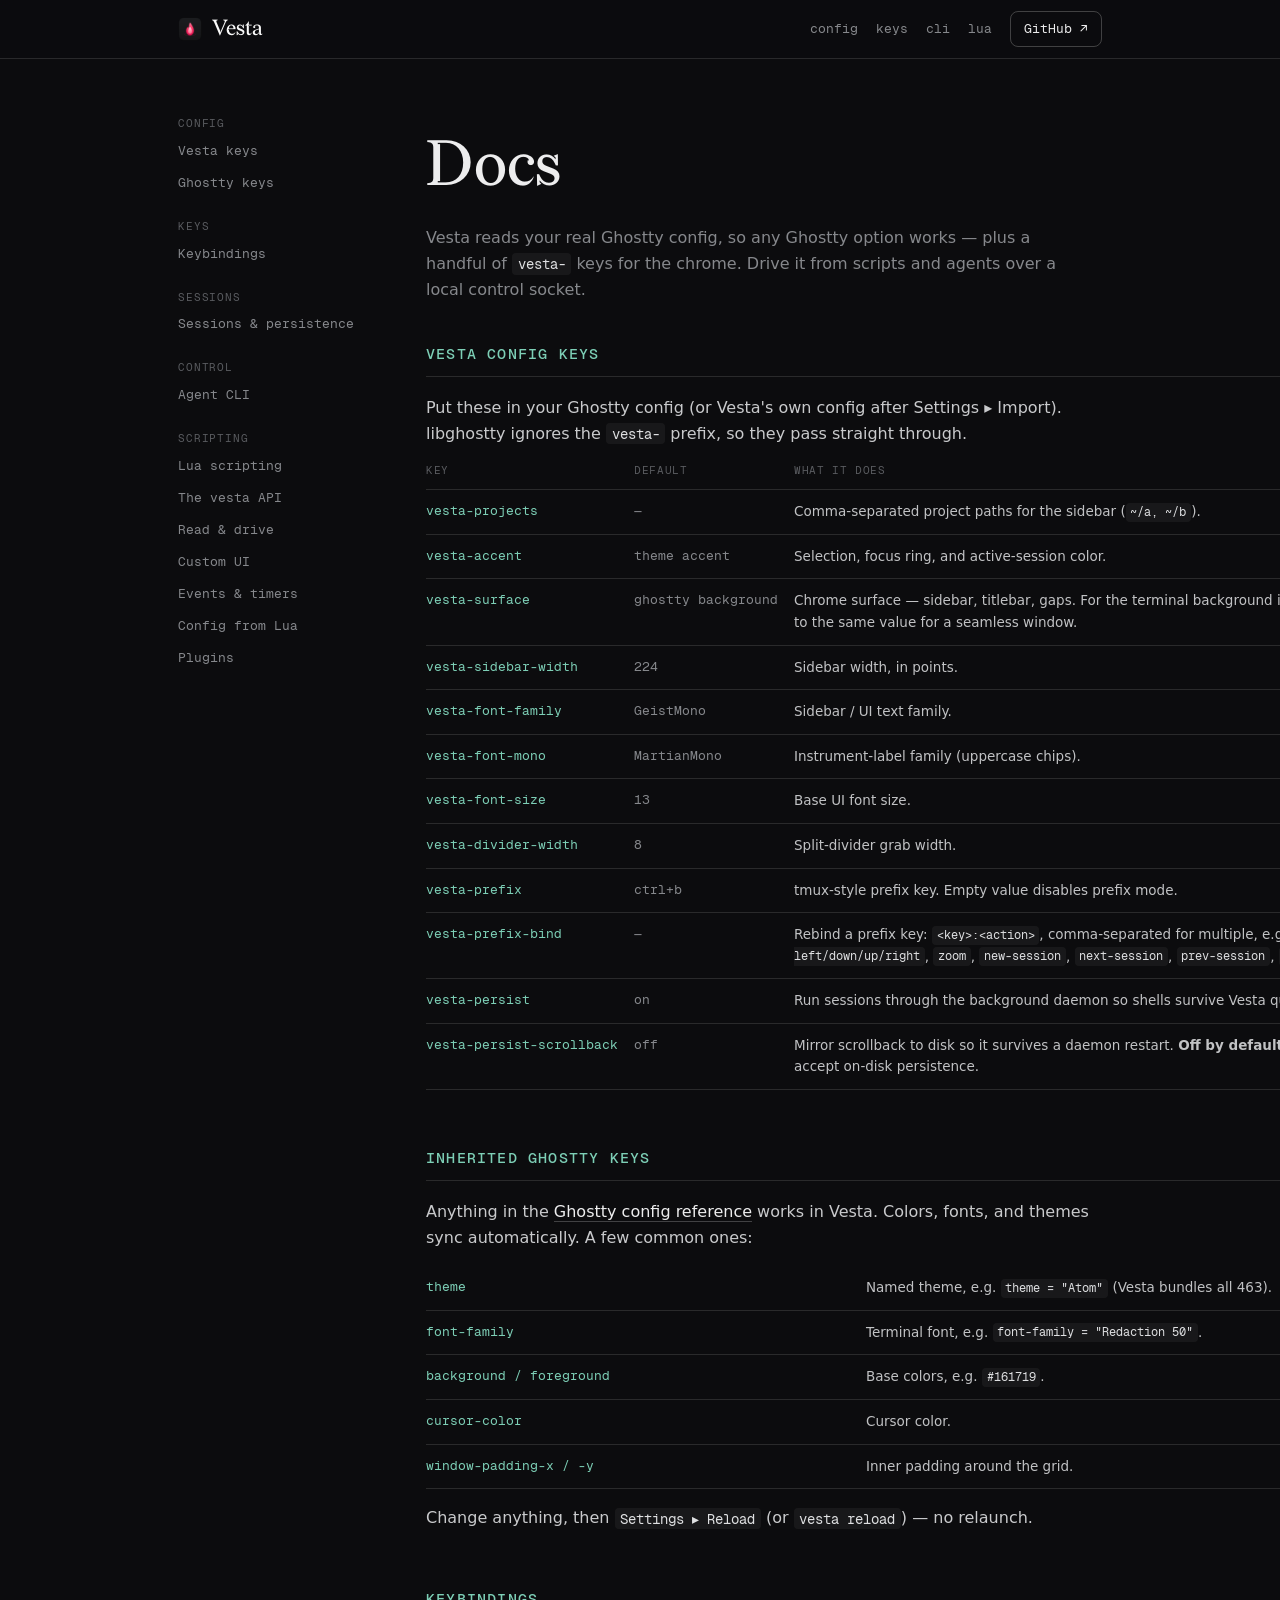
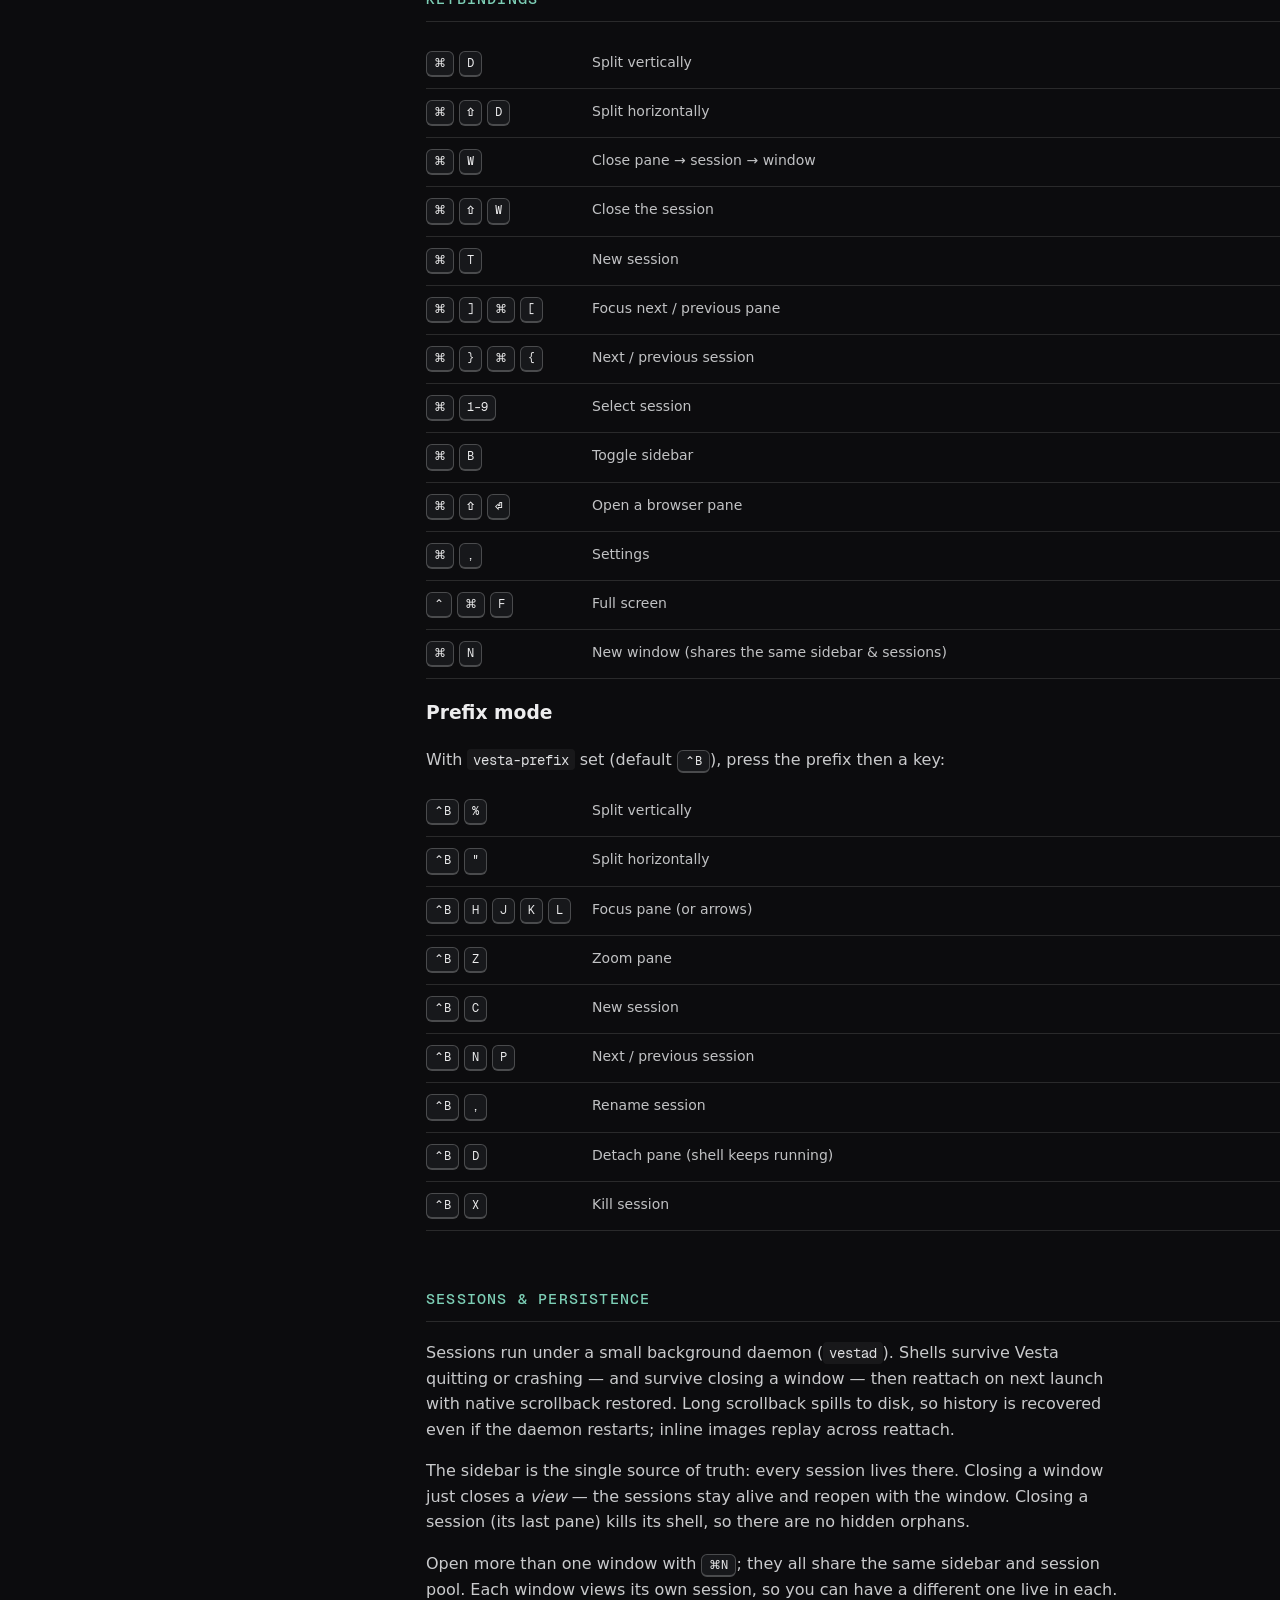
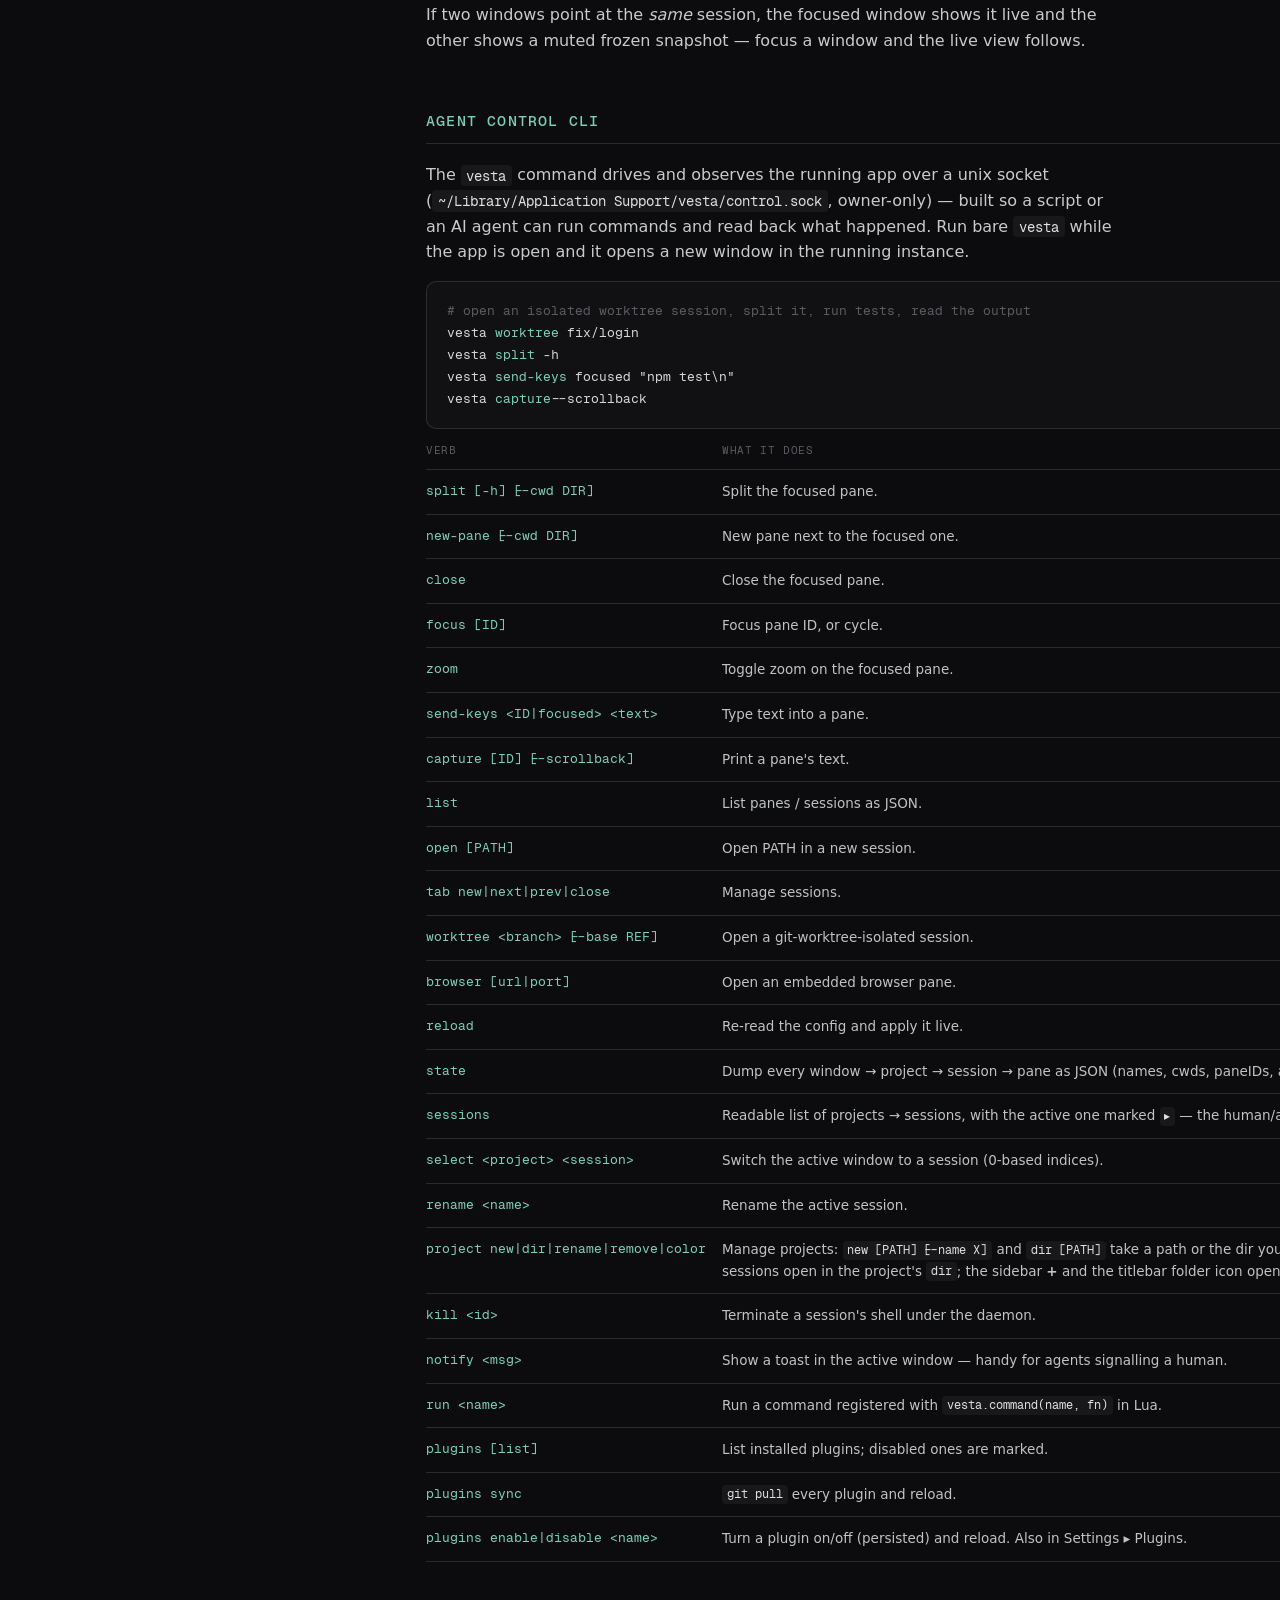
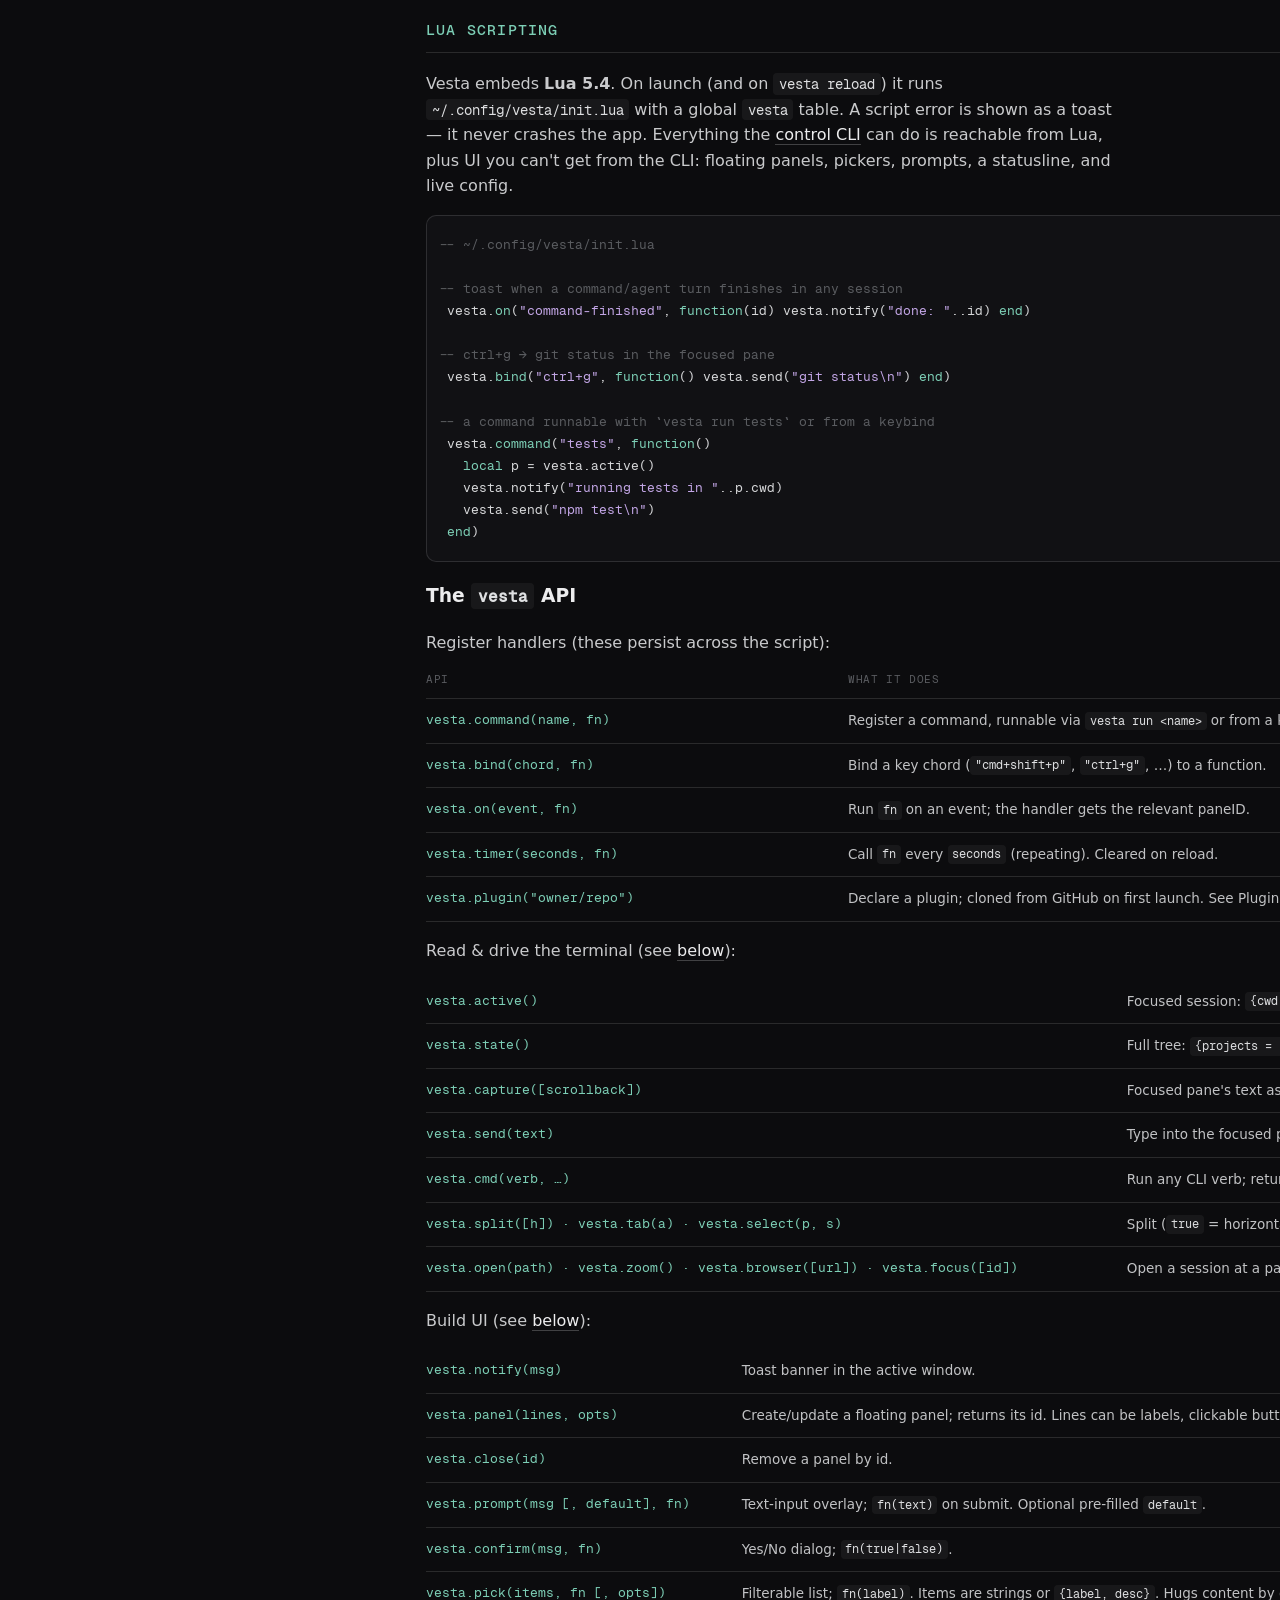
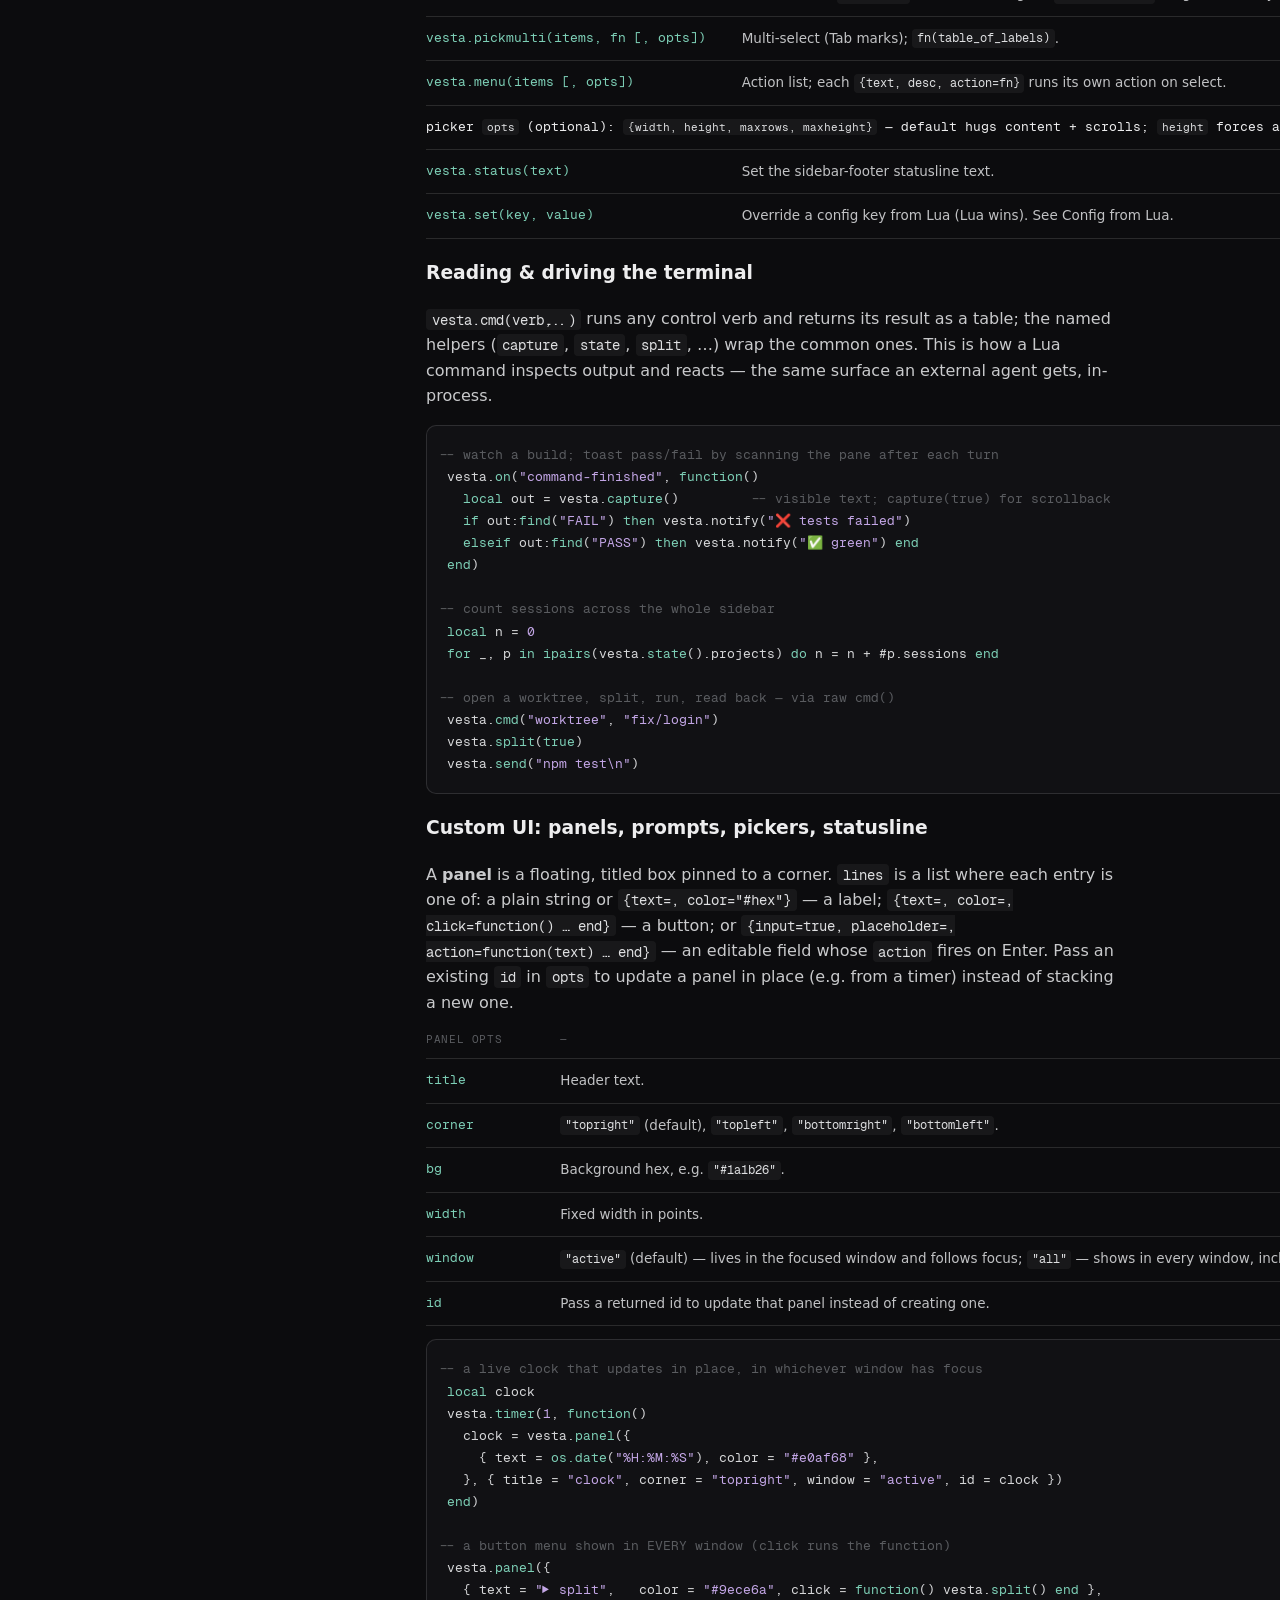
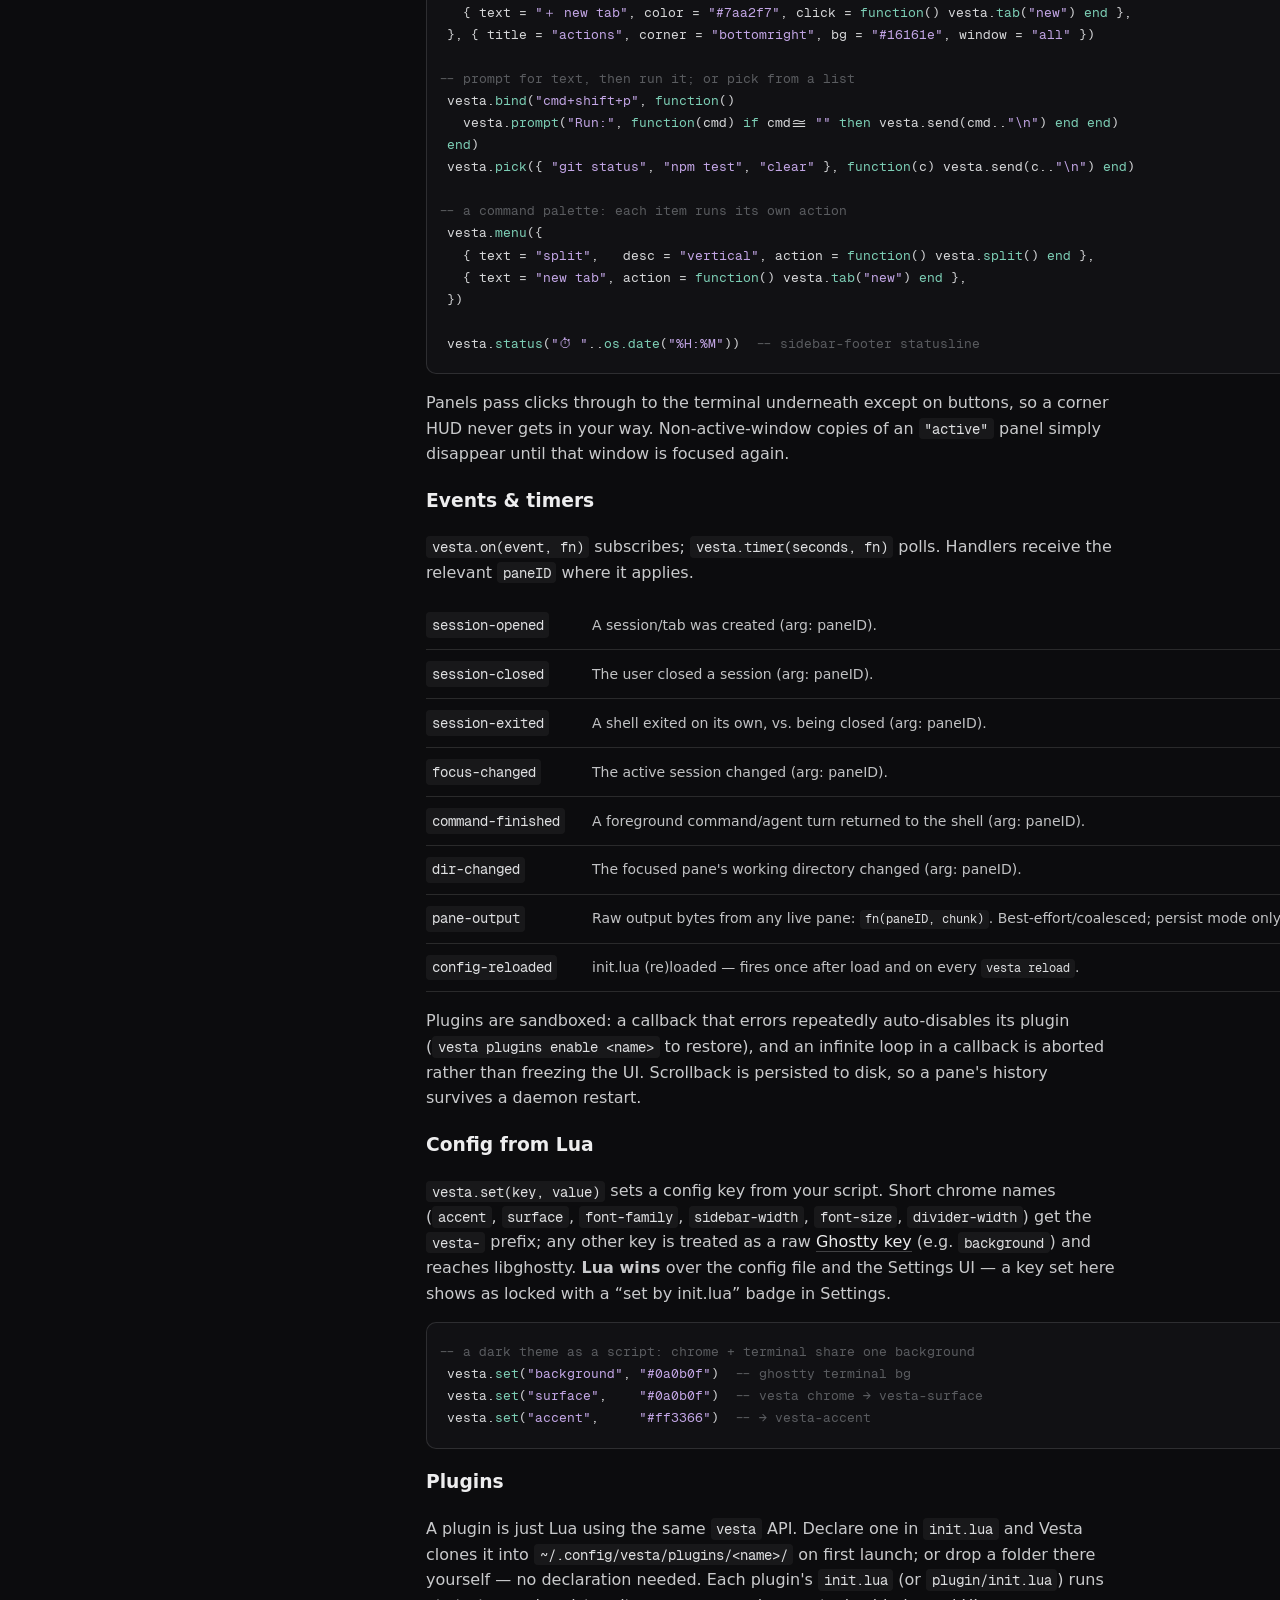
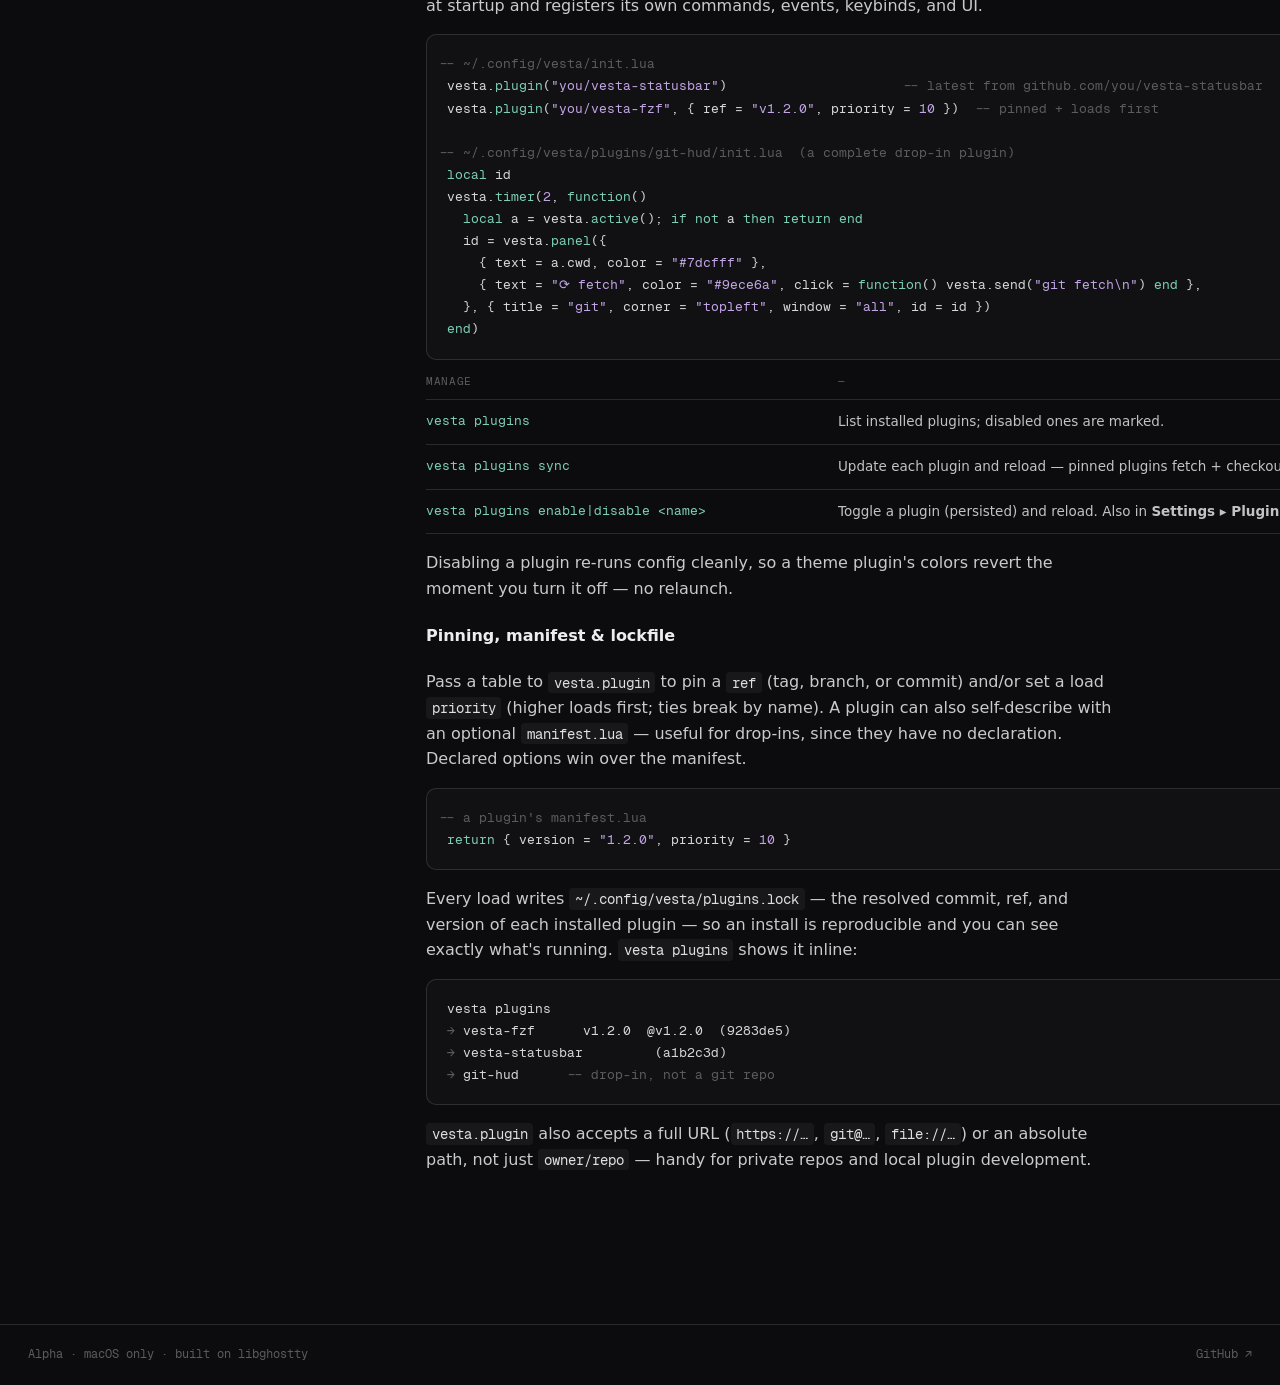
==== commit 3737dac0: "rebrand: Halo → Vesta (text, vesta.* API, vesta-* keys, flame logo) Match the product rename: all co" ====
--- a/docs.html
+++ b/docs.html
@@ -3,21 +3,21 @@
 <head>
 <meta charset="utf-8">
 <meta name="viewport" content="width=device-width, initial-scale=1">
-<title>Halo — Docs</title>
-<meta name="description" content="Halo documentation: config keys, keybindings, and the agent-control CLI.">
+<title>Vesta — Docs</title>
+<meta name="description" content="Vesta documentation: config keys, keybindings, and the agent-control CLI.">
 <link rel="icon" href="assets/favicon.png">
 <link rel="stylesheet" href="css/style.css">
 </head>
 <body>
   <header class="nav">
     <div class="wrap">
-      <a class="brand" href="index.html"><img src="assets/halo-mark.png" alt="">Halo</a>
+      <a class="brand" href="index.html"><img src="assets/vesta-mark.png" alt="">Vesta</a>
       <span class="spacer"></span>
       <a class="lnk" href="#config">config</a>
       <a class="lnk" href="#keys">keys</a>
       <a class="lnk" href="#cli">cli</a>
       <a class="lnk" href="#lua">lua</a>
-      <a class="ghbtn" href="https://github.com/notnaki/Halo">GitHub ↗</a>
+      <a class="ghbtn" href="https://github.com/notnaki/Vesta">GitHub ↗</a>
     </div>
   </header>
 
@@ -25,7 +25,7 @@
     <div class="docs">
       <aside class="toc">
         <div class="grp-t">Config</div>
-        <a href="#config">Halo keys</a>
+        <a href="#config">Vesta keys</a>
         <a href="#ghostty">Ghostty keys</a>
         <div class="grp-t">Keys</div>
         <a href="#keys">Keybindings</a>
@@ -35,7 +35,7 @@
         <a href="#cli">Agent CLI</a>
         <div class="grp-t">Scripting</div>
         <a href="#lua">Lua scripting</a>
-        <a href="#lua-api">The halo API</a>
+        <a href="#lua-api">The vesta API</a>
         <a href="#lua-control">Read &amp; drive</a>
         <a href="#lua-ui">Custom UI</a>
         <a href="#lua-events">Events &amp; timers</a>
@@ -45,28 +45,29 @@
 
       <main class="doc">
         <h1>Docs</h1>
-        <p class="sub">Halo reads your real Ghostty config, so any Ghostty option works — plus a
-          handful of <code>halo-</code> keys for the chrome. Drive it from scripts and agents
+        <p class="sub">Vesta reads your real Ghostty config, so any Ghostty option works — plus a
+          handful of <code>vesta-</code> keys for the chrome. Drive it from scripts and agents
           over a local control socket.</p>
 
         <section id="config">
-          <h2>Halo config keys</h2>
-          <p>Put these in your Ghostty config (or Halo's own config after Settings ▸ Import).
-            libghostty ignores the <code>halo-</code> prefix, so they pass straight through.</p>
+          <h2>Vesta config keys</h2>
+          <p>Put these in your Ghostty config (or Vesta's own config after Settings ▸ Import).
+            libghostty ignores the <code>vesta-</code> prefix, so they pass straight through.</p>
           <table class="tbl">
             <thead><tr><th>Key</th><th>Default</th><th>What it does</th></tr></thead>
             <tbody>
-              <tr><td class="k">halo-projects</td><td class="def">—</td><td class="desc">Comma-separated project paths for the sidebar (<code>~/a, ~/b</code>).</td></tr>
-              <tr><td class="k">halo-accent</td><td class="def">theme accent</td><td class="desc">Selection, focus ring, and active-session color.</td></tr>
-              <tr><td class="k">halo-surface</td><td class="def">ghostty background</td><td class="desc">Chrome surface — sidebar, titlebar, gaps. For the terminal background itself, set the ghostty <code>background</code> key (Settings ▸ Terminal bg). Set both to the same value for a seamless window.</td></tr>
-              <tr><td class="k">halo-sidebar-width</td><td class="def">224</td><td class="desc">Sidebar width, in points.</td></tr>
-              <tr><td class="k">halo-font-family</td><td class="def">GeistMono</td><td class="desc">Sidebar / UI text family.</td></tr>
-              <tr><td class="k">halo-font-mono</td><td class="def">MartianMono</td><td class="desc">Instrument-label family (uppercase chips).</td></tr>
-              <tr><td class="k">halo-font-size</td><td class="def">13</td><td class="desc">Base UI font size.</td></tr>
-              <tr><td class="k">halo-divider-width</td><td class="def">8</td><td class="desc">Split-divider grab width.</td></tr>
-              <tr><td class="k">halo-prefix</td><td class="def">ctrl+b</td><td class="desc">tmux-style prefix key. Empty value disables prefix mode.</td></tr>
-              <tr><td class="k">halo-prefix-bind</td><td class="def">—</td><td class="desc">Rebind a prefix key: <code>&lt;key&gt;:&lt;action&gt;</code>, comma-separated for multiple, e.g. <code>v:split-vertical</code>. Actions: <code>split-vertical</code>, <code>split-horizontal</code>, <code>focus-left/down/up/right</code>, <code>zoom</code>, <code>new-session</code>, <code>next-session</code>, <code>prev-session</code>, <code>rename</code>, <code>detach</code>, <code>kill</code>.</td></tr>
-              <tr><td class="k">halo-persist</td><td class="def">on</td><td class="desc">Run sessions through the background daemon so shells survive Halo quitting. Set <code>false</code> for plain in-process shells (no persistence).</td></tr>
+              <tr><td class="k">vesta-projects</td><td class="def">—</td><td class="desc">Comma-separated project paths for the sidebar (<code>~/a, ~/b</code>).</td></tr>
+              <tr><td class="k">vesta-accent</td><td class="def">theme accent</td><td class="desc">Selection, focus ring, and active-session color.</td></tr>
+              <tr><td class="k">vesta-surface</td><td class="def">ghostty background</td><td class="desc">Chrome surface — sidebar, titlebar, gaps. For the terminal background itself, set the ghostty <code>background</code> key (Settings ▸ Terminal bg). Set both to the same value for a seamless window.</td></tr>
+              <tr><td class="k">vesta-sidebar-width</td><td class="def">224</td><td class="desc">Sidebar width, in points.</td></tr>
+              <tr><td class="k">vesta-font-family</td><td class="def">GeistMono</td><td class="desc">Sidebar / UI text family.</td></tr>
+              <tr><td class="k">vesta-font-mono</td><td class="def">MartianMono</td><td class="desc">Instrument-label family (uppercase chips).</td></tr>
+              <tr><td class="k">vesta-font-size</td><td class="def">13</td><td class="desc">Base UI font size.</td></tr>
+              <tr><td class="k">vesta-divider-width</td><td class="def">8</td><td class="desc">Split-divider grab width.</td></tr>
+              <tr><td class="k">vesta-prefix</td><td class="def">ctrl+b</td><td class="desc">tmux-style prefix key. Empty value disables prefix mode.</td></tr>
+              <tr><td class="k">vesta-prefix-bind</td><td class="def">—</td><td class="desc">Rebind a prefix key: <code>&lt;key&gt;:&lt;action&gt;</code>, comma-separated for multiple, e.g. <code>v:split-vertical</code>. Actions: <code>split-vertical</code>, <code>split-horizontal</code>, <code>focus-left/down/up/right</code>, <code>zoom</code>, <code>new-session</code>, <code>next-session</code>, <code>prev-session</code>, <code>rename</code>, <code>detach</code>, <code>kill</code>.</td></tr>
+              <tr><td class="k">vesta-persist</td><td class="def">on</td><td class="desc">Run sessions through the background daemon so shells survive Vesta quitting. Set <code>false</code> for plain in-process shells (no persistence).</td></tr>
+              <tr><td class="k">vesta-persist-scrollback</td><td class="def">off</td><td class="desc">Mirror scrollback to disk so it survives a daemon restart. <strong>Off by default</strong> — terminal output can contain passwords/tokens; enable only if you accept on-disk persistence.</td></tr>
             </tbody>
           </table>
         </section>
@@ -74,17 +75,17 @@
         <section id="ghostty">
           <h2>Inherited Ghostty keys</h2>
           <p>Anything in the <a href="https://ghostty.org/docs/config">Ghostty config reference</a>
-            works in Halo. Colors, fonts, and themes sync automatically. A few common ones:</p>
-          <table class="tbl">
-            <tbody>
-              <tr><td class="k">theme</td><td class="desc">Named theme, e.g. <code>theme = "Atom"</code> (Halo bundles all 463).</td></tr>
+            works in Vesta. Colors, fonts, and themes sync automatically. A few common ones:</p>
+          <table class="tbl">
+            <tbody>
+              <tr><td class="k">theme</td><td class="desc">Named theme, e.g. <code>theme = "Atom"</code> (Vesta bundles all 463).</td></tr>
               <tr><td class="k">font-family</td><td class="desc">Terminal font, e.g. <code>font-family = "Redaction 50"</code>.</td></tr>
               <tr><td class="k">background / foreground</td><td class="desc">Base colors, e.g. <code>#161719</code>.</td></tr>
               <tr><td class="k">cursor-color</td><td class="desc">Cursor color.</td></tr>
               <tr><td class="k">window-padding-x / -y</td><td class="desc">Inner padding around the grid.</td></tr>
             </tbody>
           </table>
-          <p>Change anything, then <code>Settings ▸ Reload</code> (or <code>halo reload</code>) — no relaunch.</p>
+          <p>Change anything, then <code>Settings ▸ Reload</code> (or <code>vesta reload</code>) — no relaunch.</p>
         </section>
 
         <section id="keys">
@@ -106,7 +107,7 @@
           </div>
 
           <h3>Prefix mode</h3>
-          <p>With <code>halo-prefix</code> set (default <kbd>⌃B</kbd>), press the prefix then a key:</p>
+          <p>With <code>vesta-prefix</code> set (default <kbd>⌃B</kbd>), press the prefix then a key:</p>
           <div class="keys">
             <div class="row"><span class="ks"><kbd>⌃B</kbd> <kbd>%</kbd></span><span class="kd">Split vertically</span></div>
             <div class="row"><span class="ks"><kbd>⌃B</kbd> <kbd>"</kbd></span><span class="kd">Split horizontally</span></div>
@@ -122,7 +123,7 @@
 
         <section id="sessions">
           <h2>Sessions &amp; persistence</h2>
-          <p>Sessions run under a small background daemon (<code>halod</code>). Shells survive Halo
+          <p>Sessions run under a small background daemon (<code>vestad</code>). Shells survive Vesta
             quitting or crashing — and survive closing a window — then reattach on next launch with
             native scrollback restored. Long scrollback spills to disk, so history is recovered even
             if the daemon restarts; inline images replay across reattach.</p>
@@ -137,15 +138,15 @@
 
         <section id="cli">
           <h2>Agent control CLI</h2>
-          <p>The <code>halo</code> command drives and observes the running app over a unix socket
-            (<code>~/Library/Application&nbsp;Support/halo/control.sock</code>, owner-only) — built so a
+          <p>The <code>vesta</code> command drives and observes the running app over a unix socket
+            (<code>~/Library/Application&nbsp;Support/vesta/control.sock</code>, owner-only) — built so a
             script or an AI agent can run commands and read back what happened. Run bare
-            <code>halo</code> while the app is open and it opens a new window in the running instance.</p>
+            <code>vesta</code> while the app is open and it opens a new window in the running instance.</p>
 <pre><span class="c"># open an isolated worktree session, split it, run tests, read the output</span>
-halo <span class="a">worktree</span> fix/login
-halo <span class="a">split</span> -h
-halo <span class="a">send-keys</span> focused "npm test\n"
-halo <span class="a">capture</span> --scrollback</pre>
+vesta <span class="a">worktree</span> fix/login
+vesta <span class="a">split</span> -h
+vesta <span class="a">send-keys</span> focused "npm test\n"
+vesta <span class="a">capture</span> --scrollback</pre>
           <table class="tbl">
             <thead><tr><th>Verb</th><th>What it does</th></tr></thead>
             <tbody>
@@ -169,7 +170,7 @@
               <tr><td class="k">project new|dir|rename|remove|color</td><td class="desc">Manage projects: <code>new [PATH] [--name X]</code> and <code>dir [PATH]</code> take a path or the dir you ran it from; also <code>rename &lt;name&gt;</code>, <code>remove</code>, <code>color &lt;#hex|none&gt;</code>. New sessions open in the project's <code>dir</code>; the sidebar <strong>+</strong> and the titlebar folder icon open a folder picker.</td></tr>
               <tr><td class="k">kill &lt;id&gt;</td><td class="desc">Terminate a session's shell under the daemon.</td></tr>
               <tr><td class="k">notify &lt;msg&gt;</td><td class="desc">Show a toast in the active window — handy for agents signalling a human.</td></tr>
-              <tr><td class="k">run &lt;name&gt;</td><td class="desc">Run a command registered with <code>halo.command(name, fn)</code> in Lua.</td></tr>
+              <tr><td class="k">run &lt;name&gt;</td><td class="desc">Run a command registered with <code>vesta.command(name, fn)</code> in Lua.</td></tr>
               <tr><td class="k">plugins [list]</td><td class="desc">List installed plugins; disabled ones are marked.</td></tr>
               <tr><td class="k">plugins sync</td><td class="desc"><code>git pull</code> every plugin and reload.</td></tr>
               <tr><td class="k">plugins enable|disable &lt;name&gt;</td><td class="desc">Turn a plugin on/off (persisted) and reload. Also in Settings ▸ Plugins.</td></tr>
@@ -179,87 +180,87 @@
 
         <section id="lua">
           <h2>Lua scripting</h2>
-          <p>Halo embeds <strong>Lua 5.4</strong>. On launch (and on <code>halo reload</code>) it runs
-            <code>~/.config/halo/init.lua</code> with a global <code>halo</code> table. A script error
+          <p>Vesta embeds <strong>Lua 5.4</strong>. On launch (and on <code>vesta reload</code>) it runs
+            <code>~/.config/vesta/init.lua</code> with a global <code>vesta</code> table. A script error
             is shown as a toast — it never crashes the app. Everything the
             <a href="#cli">control CLI</a> can do is reachable from Lua, plus UI you can't get from
             the CLI: floating panels, pickers, prompts, a statusline, and live config.</p>
-<pre><span class="c">-- ~/.config/halo/init.lua</span>
+<pre><span class="c">-- ~/.config/vesta/init.lua</span>
 
 <span class="c">-- toast when a command/agent turn finishes in any session</span>
-halo.<span class="a">on</span>(<span class="s">"command-finished"</span>, <span class="a">function</span>(id) halo.notify(<span class="s">"done: "</span>..id) <span class="a">end</span>)
+vesta.<span class="a">on</span>(<span class="s">"command-finished"</span>, <span class="a">function</span>(id) vesta.notify(<span class="s">"done: "</span>..id) <span class="a">end</span>)
 
 <span class="c">-- ctrl+g → git status in the focused pane</span>
-halo.<span class="a">bind</span>(<span class="s">"ctrl+g"</span>, <span class="a">function</span>() halo.send(<span class="s">"git status\n"</span>) <span class="a">end</span>)
-
-<span class="c">-- a command runnable with `halo run tests` or from a keybind</span>
-halo.<span class="a">command</span>(<span class="s">"tests"</span>, <span class="a">function</span>()
-  <span class="a">local</span> p = halo.active()
-  halo.notify(<span class="s">"running tests in "</span>..p.cwd)
-  halo.send(<span class="s">"npm test\n"</span>)
+vesta.<span class="a">bind</span>(<span class="s">"ctrl+g"</span>, <span class="a">function</span>() vesta.send(<span class="s">"git status\n"</span>) <span class="a">end</span>)
+
+<span class="c">-- a command runnable with `vesta run tests` or from a keybind</span>
+vesta.<span class="a">command</span>(<span class="s">"tests"</span>, <span class="a">function</span>()
+  <span class="a">local</span> p = vesta.active()
+  vesta.notify(<span class="s">"running tests in "</span>..p.cwd)
+  vesta.send(<span class="s">"npm test\n"</span>)
 <span class="a">end</span>)</pre>
 
-          <h3 id="lua-api">The <code>halo</code> API</h3>
+          <h3 id="lua-api">The <code>vesta</code> API</h3>
           <p>Register handlers (these persist across the script):</p>
           <table class="tbl">
             <thead><tr><th>API</th><th>What it does</th></tr></thead>
             <tbody>
-              <tr><td class="k">halo.command(name, fn)</td><td class="desc">Register a command, runnable via <code>halo run &lt;name&gt;</code> or from a keybind.</td></tr>
-              <tr><td class="k">halo.bind(chord, fn)</td><td class="desc">Bind a key chord (<code>"cmd+shift+p"</code>, <code>"ctrl+g"</code>, …) to a function.</td></tr>
-              <tr><td class="k">halo.on(event, fn)</td><td class="desc">Run <code>fn</code> on an <a href="#lua-events">event</a>; the handler gets the relevant paneID.</td></tr>
-              <tr><td class="k">halo.timer(seconds, fn)</td><td class="desc">Call <code>fn</code> every <code>seconds</code> (repeating). Cleared on reload.</td></tr>
-              <tr><td class="k">halo.plugin("owner/repo")</td><td class="desc">Declare a plugin; cloned from GitHub on first launch. See <a href="#lua-plugins">Plugins</a>.</td></tr>
+              <tr><td class="k">vesta.command(name, fn)</td><td class="desc">Register a command, runnable via <code>vesta run &lt;name&gt;</code> or from a keybind.</td></tr>
+              <tr><td class="k">vesta.bind(chord, fn)</td><td class="desc">Bind a key chord (<code>"cmd+shift+p"</code>, <code>"ctrl+g"</code>, …) to a function.</td></tr>
+              <tr><td class="k">vesta.on(event, fn)</td><td class="desc">Run <code>fn</code> on an <a href="#lua-events">event</a>; the handler gets the relevant paneID.</td></tr>
+              <tr><td class="k">vesta.timer(seconds, fn)</td><td class="desc">Call <code>fn</code> every <code>seconds</code> (repeating). Cleared on reload.</td></tr>
+              <tr><td class="k">vesta.plugin("owner/repo")</td><td class="desc">Declare a plugin; cloned from GitHub on first launch. See <a href="#lua-plugins">Plugins</a>.</td></tr>
             </tbody>
           </table>
           <p>Read &amp; drive the terminal (see <a href="#lua-control">below</a>):</p>
           <table class="tbl">
             <tbody>
-              <tr><td class="k">halo.active()</td><td class="desc">Focused session: <code>{cwd, title, paneID}</code> (or <code>nil</code>).</td></tr>
-              <tr><td class="k">halo.state()</td><td class="desc">Full tree: <code>{projects = {{name, path, sessions = {…}}, …}}</code>.</td></tr>
-              <tr><td class="k">halo.capture([scrollback])</td><td class="desc">Focused pane's text as a string; pass <code>true</code> to include scrollback.</td></tr>
-              <tr><td class="k">halo.send(text)</td><td class="desc">Type into the focused pane (include <code>"\n"</code> to run).</td></tr>
-              <tr><td class="k">halo.cmd(verb, …)</td><td class="desc">Run any <a href="#cli">CLI verb</a>; returns its result table.</td></tr>
-              <tr><td class="k">halo.split([h]) · halo.tab(a) · halo.select(p, s)</td><td class="desc">Split (<code>true</code> = horizontal); <code>tab</code> = <code>"new"/"next"/"prev"/"close"</code>; switch session.</td></tr>
-              <tr><td class="k">halo.open(path) · halo.zoom() · halo.browser([url]) · halo.focus([id])</td><td class="desc">Open a session at a path; zoom the pane; open a browser pane; focus/cycle panes.</td></tr>
+              <tr><td class="k">vesta.active()</td><td class="desc">Focused session: <code>{cwd, title, paneID}</code> (or <code>nil</code>).</td></tr>
+              <tr><td class="k">vesta.state()</td><td class="desc">Full tree: <code>{projects = {{name, path, sessions = {…}}, …}}</code>.</td></tr>
+              <tr><td class="k">vesta.capture([scrollback])</td><td class="desc">Focused pane's text as a string; pass <code>true</code> to include scrollback.</td></tr>
+              <tr><td class="k">vesta.send(text)</td><td class="desc">Type into the focused pane (include <code>"\n"</code> to run).</td></tr>
+              <tr><td class="k">vesta.cmd(verb, …)</td><td class="desc">Run any <a href="#cli">CLI verb</a>; returns its result table.</td></tr>
+              <tr><td class="k">vesta.split([h]) · vesta.tab(a) · vesta.select(p, s)</td><td class="desc">Split (<code>true</code> = horizontal); <code>tab</code> = <code>"new"/"next"/"prev"/"close"</code>; switch session.</td></tr>
+              <tr><td class="k">vesta.open(path) · vesta.zoom() · vesta.browser([url]) · vesta.focus([id])</td><td class="desc">Open a session at a path; zoom the pane; open a browser pane; focus/cycle panes.</td></tr>
             </tbody>
           </table>
           <p>Build UI (see <a href="#lua-ui">below</a>):</p>
           <table class="tbl">
             <tbody>
-              <tr><td class="k">halo.notify(msg)</td><td class="desc">Toast banner in the active window.</td></tr>
-              <tr><td class="k">halo.panel(lines, opts)</td><td class="desc">Create/update a floating panel; returns its id. Lines can be labels, clickable buttons, or editable fields (<code>{input=true, placeholder=, action=fn}</code>).</td></tr>
-              <tr><td class="k">halo.close(id)</td><td class="desc">Remove a panel by id.</td></tr>
-              <tr><td class="k">halo.prompt(msg [, default], fn)</td><td class="desc">Text-input overlay; <code>fn(text)</code> on submit. Optional pre-filled <code>default</code>.</td></tr>
-              <tr><td class="k">halo.confirm(msg, fn)</td><td class="desc">Yes/No dialog; <code>fn(true|false)</code>.</td></tr>
-              <tr><td class="k">halo.pick(items, fn [, opts])</td><td class="desc">Filterable list; <code>fn(label)</code>. Items are strings or <code>{label, desc}</code>. Hugs content by default.</td></tr>
-              <tr><td class="k">halo.pickmulti(items, fn [, opts])</td><td class="desc">Multi-select (Tab marks); <code>fn(table_of_labels)</code>.</td></tr>
-              <tr><td class="k">halo.menu(items [, opts])</td><td class="desc">Action list; each <code>{text, desc, action=fn}</code> runs its own action on select.</td></tr>
+              <tr><td class="k">vesta.notify(msg)</td><td class="desc">Toast banner in the active window.</td></tr>
+              <tr><td class="k">vesta.panel(lines, opts)</td><td class="desc">Create/update a floating panel; returns its id. Lines can be labels, clickable buttons, or editable fields (<code>{input=true, placeholder=, action=fn}</code>).</td></tr>
+              <tr><td class="k">vesta.close(id)</td><td class="desc">Remove a panel by id.</td></tr>
+              <tr><td class="k">vesta.prompt(msg [, default], fn)</td><td class="desc">Text-input overlay; <code>fn(text)</code> on submit. Optional pre-filled <code>default</code>.</td></tr>
+              <tr><td class="k">vesta.confirm(msg, fn)</td><td class="desc">Yes/No dialog; <code>fn(true|false)</code>.</td></tr>
+              <tr><td class="k">vesta.pick(items, fn [, opts])</td><td class="desc">Filterable list; <code>fn(label)</code>. Items are strings or <code>{label, desc}</code>. Hugs content by default.</td></tr>
+              <tr><td class="k">vesta.pickmulti(items, fn [, opts])</td><td class="desc">Multi-select (Tab marks); <code>fn(table_of_labels)</code>.</td></tr>
+              <tr><td class="k">vesta.menu(items [, opts])</td><td class="desc">Action list; each <code>{text, desc, action=fn}</code> runs its own action on select.</td></tr>
               <tr><td class="k" colspan="2" style="color:var(--dim)">picker <code>opts</code> (optional): <code>{width, height, maxrows, maxheight}</code> — default hugs content + scrolls; <code>height</code> forces a fixed-tall panel, <code>maxrows</code>/<code>maxheight</code> set the scroll threshold.</td></tr>
-              <tr><td class="k">halo.status(text)</td><td class="desc">Set the sidebar-footer statusline text.</td></tr>
-              <tr><td class="k">halo.set(key, value)</td><td class="desc">Override a config key from Lua (Lua wins). See <a href="#lua-config">Config from Lua</a>.</td></tr>
+              <tr><td class="k">vesta.status(text)</td><td class="desc">Set the sidebar-footer statusline text.</td></tr>
+              <tr><td class="k">vesta.set(key, value)</td><td class="desc">Override a config key from Lua (Lua wins). See <a href="#lua-config">Config from Lua</a>.</td></tr>
             </tbody>
           </table>
 
           <h3 id="lua-control">Reading &amp; driving the terminal</h3>
-          <p><code>halo.cmd(verb, ...)</code> runs any control verb and returns its result as a table;
+          <p><code>vesta.cmd(verb, ...)</code> runs any control verb and returns its result as a table;
             the named helpers (<code>capture</code>, <code>state</code>, <code>split</code>, …) wrap the
             common ones. This is how a Lua command inspects output and reacts — the same surface an
             external agent gets, in-process.</p>
 <pre><span class="c">-- watch a build; toast pass/fail by scanning the pane after each turn</span>
-halo.<span class="a">on</span>(<span class="s">"command-finished"</span>, <span class="a">function</span>()
-  <span class="a">local</span> out = halo.<span class="a">capture</span>()          <span class="c">-- visible text; capture(true) for scrollback</span>
-  <span class="a">if</span> out:<span class="a">find</span>(<span class="s">"FAIL"</span>) <span class="a">then</span> halo.notify(<span class="s">"❌ tests failed"</span>)
-  <span class="a">elseif</span> out:<span class="a">find</span>(<span class="s">"PASS"</span>) <span class="a">then</span> halo.notify(<span class="s">"✅ green"</span>) <span class="a">end</span>
+vesta.<span class="a">on</span>(<span class="s">"command-finished"</span>, <span class="a">function</span>()
+  <span class="a">local</span> out = vesta.<span class="a">capture</span>()          <span class="c">-- visible text; capture(true) for scrollback</span>
+  <span class="a">if</span> out:<span class="a">find</span>(<span class="s">"FAIL"</span>) <span class="a">then</span> vesta.notify(<span class="s">"❌ tests failed"</span>)
+  <span class="a">elseif</span> out:<span class="a">find</span>(<span class="s">"PASS"</span>) <span class="a">then</span> vesta.notify(<span class="s">"✅ green"</span>) <span class="a">end</span>
 <span class="a">end</span>)
 
 <span class="c">-- count sessions across the whole sidebar</span>
 <span class="a">local</span> n = <span class="s">0</span>
-<span class="a">for</span> _, p <span class="a">in</span> <span class="a">ipairs</span>(halo.<span class="a">state</span>().projects) <span class="a">do</span> n = n + #p.sessions <span class="a">end</span>
+<span class="a">for</span> _, p <span class="a">in</span> <span class="a">ipairs</span>(vesta.<span class="a">state</span>().projects) <span class="a">do</span> n = n + #p.sessions <span class="a">end</span>
 
 <span class="c">-- open a worktree, split, run, read back — via raw cmd()</span>
-halo.<span class="a">cmd</span>(<span class="s">"worktree"</span>, <span class="s">"fix/login"</span>)
-halo.<span class="a">split</span>(<span class="a">true</span>)
-halo.<span class="a">send</span>(<span class="s">"npm test\n"</span>)</pre>
+vesta.<span class="a">cmd</span>(<span class="s">"worktree"</span>, <span class="s">"fix/login"</span>)
+vesta.<span class="a">split</span>(<span class="a">true</span>)
+vesta.<span class="a">send</span>(<span class="s">"npm test\n"</span>)</pre>
 
           <h3 id="lua-ui">Custom UI: panels, prompts, pickers, statusline</h3>
           <p>A <strong>panel</strong> is a floating, titled box pinned to a corner. <code>lines</code> is a
@@ -281,37 +282,37 @@
           </table>
 <pre><span class="c">-- a live clock that updates in place, in whichever window has focus</span>
 <span class="a">local</span> clock
-halo.<span class="a">timer</span>(<span class="s">1</span>, <span class="a">function</span>()
-  clock = halo.<span class="a">panel</span>({
+vesta.<span class="a">timer</span>(<span class="s">1</span>, <span class="a">function</span>()
+  clock = vesta.<span class="a">panel</span>({
     { text = <span class="a">os.date</span>(<span class="s">"%H:%M:%S"</span>), color = <span class="s">"#e0af68"</span> },
   }, { title = <span class="s">"clock"</span>, corner = <span class="s">"topright"</span>, window = <span class="s">"active"</span>, id = clock })
 <span class="a">end</span>)
 
 <span class="c">-- a button menu shown in EVERY window (click runs the function)</span>
-halo.<span class="a">panel</span>({
-  { text = <span class="s">"▶ split"</span>,   color = <span class="s">"#9ece6a"</span>, click = <span class="a">function</span>() halo.<span class="a">split</span>() <span class="a">end</span> },
-  { text = <span class="s">"＋ new tab"</span>, color = <span class="s">"#7aa2f7"</span>, click = <span class="a">function</span>() halo.<span class="a">tab</span>(<span class="s">"new"</span>) <span class="a">end</span> },
+vesta.<span class="a">panel</span>({
+  { text = <span class="s">"▶ split"</span>,   color = <span class="s">"#9ece6a"</span>, click = <span class="a">function</span>() vesta.<span class="a">split</span>() <span class="a">end</span> },
+  { text = <span class="s">"＋ new tab"</span>, color = <span class="s">"#7aa2f7"</span>, click = <span class="a">function</span>() vesta.<span class="a">tab</span>(<span class="s">"new"</span>) <span class="a">end</span> },
 }, { title = <span class="s">"actions"</span>, corner = <span class="s">"bottomright"</span>, bg = <span class="s">"#16161e"</span>, window = <span class="s">"all"</span> })
 
 <span class="c">-- prompt for text, then run it; or pick from a list</span>
-halo.<span class="a">bind</span>(<span class="s">"cmd+shift+p"</span>, <span class="a">function</span>()
-  halo.<span class="a">prompt</span>(<span class="s">"Run:"</span>, <span class="a">function</span>(cmd) <span class="a">if</span> cmd ~= <span class="s">""</span> <span class="a">then</span> halo.send(cmd..<span class="s">"\n"</span>) <span class="a">end</span> <span class="a">end</span>)
+vesta.<span class="a">bind</span>(<span class="s">"cmd+shift+p"</span>, <span class="a">function</span>()
+  vesta.<span class="a">prompt</span>(<span class="s">"Run:"</span>, <span class="a">function</span>(cmd) <span class="a">if</span> cmd ~= <span class="s">""</span> <span class="a">then</span> vesta.send(cmd..<span class="s">"\n"</span>) <span class="a">end</span> <span class="a">end</span>)
 <span class="a">end</span>)
-halo.<span class="a">pick</span>({ <span class="s">"git status"</span>, <span class="s">"npm test"</span>, <span class="s">"clear"</span> }, <span class="a">function</span>(c) halo.send(c..<span class="s">"\n"</span>) <span class="a">end</span>)
+vesta.<span class="a">pick</span>({ <span class="s">"git status"</span>, <span class="s">"npm test"</span>, <span class="s">"clear"</span> }, <span class="a">function</span>(c) vesta.send(c..<span class="s">"\n"</span>) <span class="a">end</span>)
 
 <span class="c">-- a command palette: each item runs its own action</span>
-halo.<span class="a">menu</span>({
-  { text = <span class="s">"split"</span>,   desc = <span class="s">"vertical"</span>, action = <span class="a">function</span>() halo.<span class="a">split</span>() <span class="a">end</span> },
-  { text = <span class="s">"new tab"</span>, action = <span class="a">function</span>() halo.<span class="a">tab</span>(<span class="s">"new"</span>) <span class="a">end</span> },
+vesta.<span class="a">menu</span>({
+  { text = <span class="s">"split"</span>,   desc = <span class="s">"vertical"</span>, action = <span class="a">function</span>() vesta.<span class="a">split</span>() <span class="a">end</span> },
+  { text = <span class="s">"new tab"</span>, action = <span class="a">function</span>() vesta.<span class="a">tab</span>(<span class="s">"new"</span>) <span class="a">end</span> },
 })
 
-halo.<span class="a">status</span>(<span class="s">"⏱ "</span>..<span class="a">os.date</span>(<span class="s">"%H:%M"</span>))   <span class="c">-- sidebar-footer statusline</span></pre>
+vesta.<span class="a">status</span>(<span class="s">"⏱ "</span>..<span class="a">os.date</span>(<span class="s">"%H:%M"</span>))   <span class="c">-- sidebar-footer statusline</span></pre>
           <p>Panels pass clicks through to the terminal underneath except on buttons, so a corner
             HUD never gets in your way. Non-active-window copies of an <code>"active"</code> panel
             simply disappear until that window is focused again.</p>
 
           <h3 id="lua-events">Events &amp; timers</h3>
-          <p><code>halo.on(event, fn)</code> subscribes; <code>halo.timer(seconds, fn)</code> polls.
+          <p><code>vesta.on(event, fn)</code> subscribes; <code>vesta.timer(seconds, fn)</code> polls.
             Handlers receive the relevant <code>paneID</code> where it applies.</p>
           <div class="keys">
             <div class="row"><span class="ks"><code>session-opened</code></span><span class="kd">A session/tab was created (arg: paneID).</span></div>
@@ -321,71 +322,71 @@
             <div class="row"><span class="ks"><code>command-finished</code></span><span class="kd">A foreground command/agent turn returned to the shell (arg: paneID).</span></div>
             <div class="row"><span class="ks"><code>dir-changed</code></span><span class="kd">The focused pane's working directory changed (arg: paneID).</span></div>
             <div class="row"><span class="ks"><code>pane-output</code></span><span class="kd">Raw output bytes from any live pane: <code>fn(paneID, chunk)</code>. Best-effort/coalesced; persist mode only. Use <code>chunk:find(s, 1, true)</code>.</span></div>
-            <div class="row"><span class="ks"><code>config-reloaded</code></span><span class="kd">init.lua (re)loaded — fires once after load and on every <code>halo reload</code>.</span></div>
+            <div class="row"><span class="ks"><code>config-reloaded</code></span><span class="kd">init.lua (re)loaded — fires once after load and on every <code>vesta reload</code>.</span></div>
           </div>
           <p>Plugins are sandboxed: a callback that errors repeatedly auto-disables its plugin
-            (<code>halo plugins enable &lt;name&gt;</code> to restore), and an infinite loop in a
+            (<code>vesta plugins enable &lt;name&gt;</code> to restore), and an infinite loop in a
             callback is aborted rather than freezing the UI. Scrollback is persisted to disk, so a
             pane's history survives a daemon restart.</p>
 
           <h3 id="lua-config">Config from Lua</h3>
-          <p><code>halo.set(key, value)</code> sets a config key from your script. Short chrome names
+          <p><code>vesta.set(key, value)</code> sets a config key from your script. Short chrome names
             (<code>accent</code>, <code>surface</code>, <code>font-family</code>,
             <code>sidebar-width</code>, <code>font-size</code>, <code>divider-width</code>) get the
-            <code>halo-</code> prefix; any other key is treated as a raw
+            <code>vesta-</code> prefix; any other key is treated as a raw
             <a href="#ghostty">Ghostty key</a> (e.g. <code>background</code>) and reaches libghostty.
             <strong>Lua wins</strong> over the config file and the Settings UI — a key set here shows
             as locked with a “set by init.lua” badge in Settings.</p>
 <pre><span class="c">-- a dark theme as a script: chrome + terminal share one background</span>
-halo.<span class="a">set</span>(<span class="s">"background"</span>, <span class="s">"#0a0b0f"</span>)   <span class="c">-- ghostty terminal bg</span>
-halo.<span class="a">set</span>(<span class="s">"surface"</span>,    <span class="s">"#0a0b0f"</span>)   <span class="c">-- halo chrome → halo-surface</span>
-halo.<span class="a">set</span>(<span class="s">"accent"</span>,     <span class="s">"#ff3366"</span>)   <span class="c">-- → halo-accent</span></pre>
+vesta.<span class="a">set</span>(<span class="s">"background"</span>, <span class="s">"#0a0b0f"</span>)   <span class="c">-- ghostty terminal bg</span>
+vesta.<span class="a">set</span>(<span class="s">"surface"</span>,    <span class="s">"#0a0b0f"</span>)   <span class="c">-- vesta chrome → vesta-surface</span>
+vesta.<span class="a">set</span>(<span class="s">"accent"</span>,     <span class="s">"#ff3366"</span>)   <span class="c">-- → vesta-accent</span></pre>
 
           <h3 id="lua-plugins">Plugins</h3>
-          <p>A plugin is just Lua using the same <code>halo</code> API. Declare one in
-            <code>init.lua</code> and Halo clones it into <code>~/.config/halo/plugins/&lt;name&gt;/</code>
+          <p>A plugin is just Lua using the same <code>vesta</code> API. Declare one in
+            <code>init.lua</code> and Vesta clones it into <code>~/.config/vesta/plugins/&lt;name&gt;/</code>
             on first launch; or drop a folder there yourself — no declaration needed. Each plugin's
             <code>init.lua</code> (or <code>plugin/init.lua</code>) runs at startup and registers its
             own commands, events, keybinds, and UI.</p>
-<pre><span class="c">-- ~/.config/halo/init.lua</span>
-halo.<span class="a">plugin</span>(<span class="s">"you/halo-statusbar"</span>)                       <span class="c">-- latest from github.com/you/halo-statusbar</span>
-halo.<span class="a">plugin</span>(<span class="s">"you/halo-fzf"</span>, { ref = <span class="s">"v1.2.0"</span>, priority = <span class="s">10</span> })   <span class="c">-- pinned + loads first</span>
-
-<span class="c">-- ~/.config/halo/plugins/git-hud/init.lua  (a complete drop-in plugin)</span>
+<pre><span class="c">-- ~/.config/vesta/init.lua</span>
+vesta.<span class="a">plugin</span>(<span class="s">"you/vesta-statusbar"</span>)                       <span class="c">-- latest from github.com/you/vesta-statusbar</span>
+vesta.<span class="a">plugin</span>(<span class="s">"you/vesta-fzf"</span>, { ref = <span class="s">"v1.2.0"</span>, priority = <span class="s">10</span> })   <span class="c">-- pinned + loads first</span>
+
+<span class="c">-- ~/.config/vesta/plugins/git-hud/init.lua  (a complete drop-in plugin)</span>
 <span class="a">local</span> id
-halo.<span class="a">timer</span>(<span class="s">2</span>, <span class="a">function</span>()
-  <span class="a">local</span> a = halo.<span class="a">active</span>(); <span class="a">if</span> <span class="a">not</span> a <span class="a">then</span> <span class="a">return</span> <span class="a">end</span>
-  id = halo.<span class="a">panel</span>({
+vesta.<span class="a">timer</span>(<span class="s">2</span>, <span class="a">function</span>()
+  <span class="a">local</span> a = vesta.<span class="a">active</span>(); <span class="a">if</span> <span class="a">not</span> a <span class="a">then</span> <span class="a">return</span> <span class="a">end</span>
+  id = vesta.<span class="a">panel</span>({
     { text = a.cwd, color = <span class="s">"#7dcfff"</span> },
-    { text = <span class="s">"⟳ fetch"</span>, color = <span class="s">"#9ece6a"</span>, click = <span class="a">function</span>() halo.send(<span class="s">"git fetch\n"</span>) <span class="a">end</span> },
+    { text = <span class="s">"⟳ fetch"</span>, color = <span class="s">"#9ece6a"</span>, click = <span class="a">function</span>() vesta.send(<span class="s">"git fetch\n"</span>) <span class="a">end</span> },
   }, { title = <span class="s">"git"</span>, corner = <span class="s">"topleft"</span>, window = <span class="s">"all"</span>, id = id })
 <span class="a">end</span>)</pre>
           <table class="tbl">
             <thead><tr><th>Manage</th><th>—</th></tr></thead>
             <tbody>
-              <tr><td class="k">halo plugins</td><td class="desc">List installed plugins; disabled ones are marked.</td></tr>
-              <tr><td class="k">halo plugins sync</td><td class="desc">Update each plugin and reload — pinned plugins fetch + checkout their <code>ref</code>, the rest fast-forward.</td></tr>
-              <tr><td class="k">halo plugins enable|disable &lt;name&gt;</td><td class="desc">Toggle a plugin (persisted) and reload. Also in <strong>Settings ▸ Plugins</strong>.</td></tr>
+              <tr><td class="k">vesta plugins</td><td class="desc">List installed plugins; disabled ones are marked.</td></tr>
+              <tr><td class="k">vesta plugins sync</td><td class="desc">Update each plugin and reload — pinned plugins fetch + checkout their <code>ref</code>, the rest fast-forward.</td></tr>
+              <tr><td class="k">vesta plugins enable|disable &lt;name&gt;</td><td class="desc">Toggle a plugin (persisted) and reload. Also in <strong>Settings ▸ Plugins</strong>.</td></tr>
             </tbody>
           </table>
           <p>Disabling a plugin re-runs config cleanly, so a theme plugin's colors revert the moment
             you turn it off — no relaunch.</p>
 
           <h4>Pinning, manifest &amp; lockfile</h4>
-          <p>Pass a table to <code>halo.plugin</code> to pin a <code>ref</code> (tag, branch, or commit)
+          <p>Pass a table to <code>vesta.plugin</code> to pin a <code>ref</code> (tag, branch, or commit)
             and/or set a load <code>priority</code> (higher loads first; ties break by name). A plugin
             can also self-describe with an optional <code>manifest.lua</code> — useful for drop-ins,
             since they have no declaration. Declared options win over the manifest.</p>
 <pre><span class="c">-- a plugin's manifest.lua</span>
 <span class="a">return</span> { version = <span class="s">"1.2.0"</span>, priority = <span class="s">10</span> }</pre>
-          <p>Every load writes <code>~/.config/halo/plugins.lock</code> — the resolved commit, ref, and
+          <p>Every load writes <code>~/.config/vesta/plugins.lock</code> — the resolved commit, ref, and
             version of each installed plugin — so an install is reproducible and you can see exactly
-            what's running. <code>halo plugins</code> shows it inline:</p>
-<pre>halo plugins
-<span class="c">→</span> halo-fzf      v1.2.0  @v1.2.0  (9283de5)
-<span class="c">→</span> halo-statusbar         (a1b2c3d)
+            what's running. <code>vesta plugins</code> shows it inline:</p>
+<pre>vesta plugins
+<span class="c">→</span> vesta-fzf      v1.2.0  @v1.2.0  (9283de5)
+<span class="c">→</span> vesta-statusbar         (a1b2c3d)
 <span class="c">→</span> git-hud       <span class="c">-- drop-in, not a git repo</span></pre>
-          <p><code>halo.plugin</code> also accepts a full URL (<code>https://…</code>, <code>git@…</code>,
+          <p><code>vesta.plugin</code> also accepts a full URL (<code>https://…</code>, <code>git@…</code>,
             <code>file://…</code>) or an absolute path, not just <code>owner/repo</code> — handy for
             private repos and local plugin development.</p>
         </section>
@@ -395,7 +396,7 @@
 
   <footer class="foot">
     <span>Alpha · macOS only · built on libghostty</span>
-    <a href="https://github.com/notnaki/Halo">GitHub ↗</a>
+    <a href="https://github.com/notnaki/Vesta">GitHub ↗</a>
   </footer>
 </body>
 </html>
--- a/css/style.css
+++ b/css/style.css
@@ -1,4 +1,4 @@
-/* Halo — plain, single-screen. Near-black, one mark, one line, two buttons.
+/* Vesta — plain, single-screen. Near-black, one mark, one line, two buttons.
    Wordmark in Redaction (the redaction.us nod); everything else system + mono. */
 
 @font-face { font-family:"Redaction"; src:url("../fonts/Redaction.otf") format("opentype"); font-display:swap; }
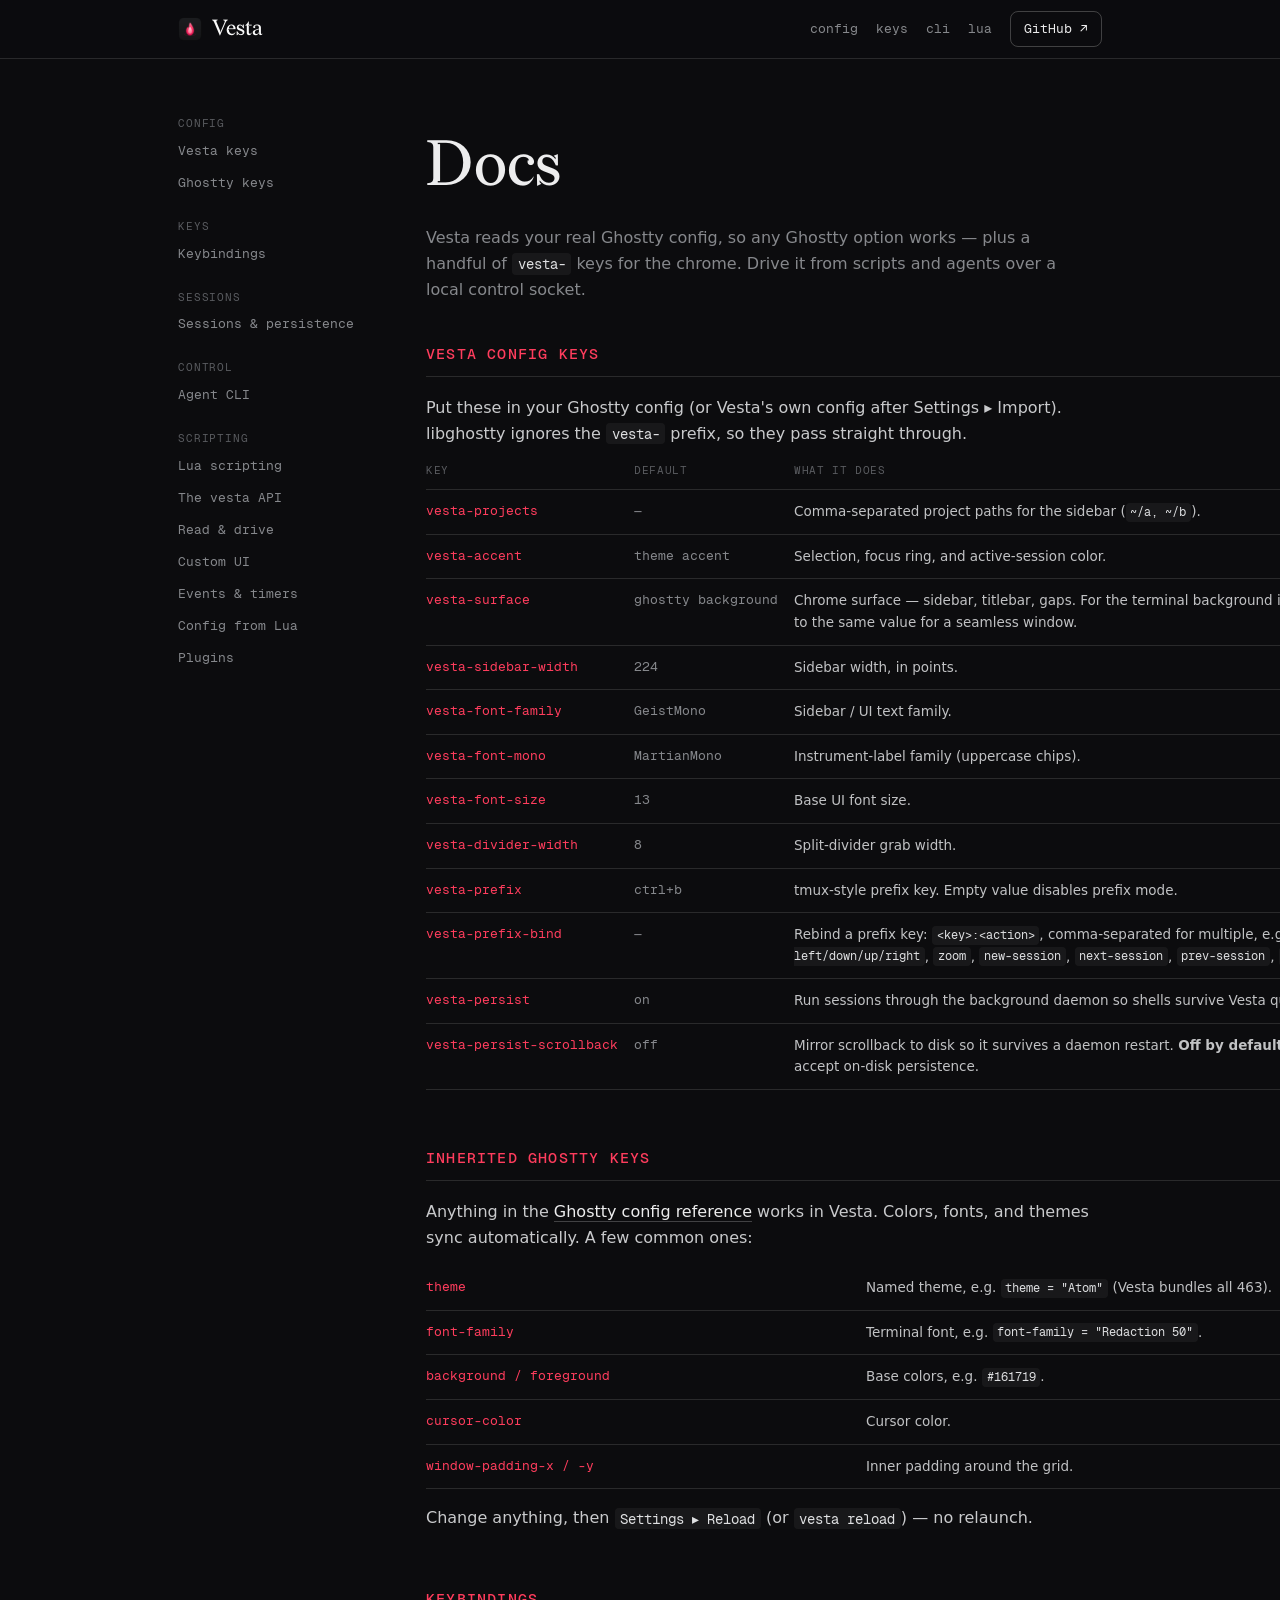
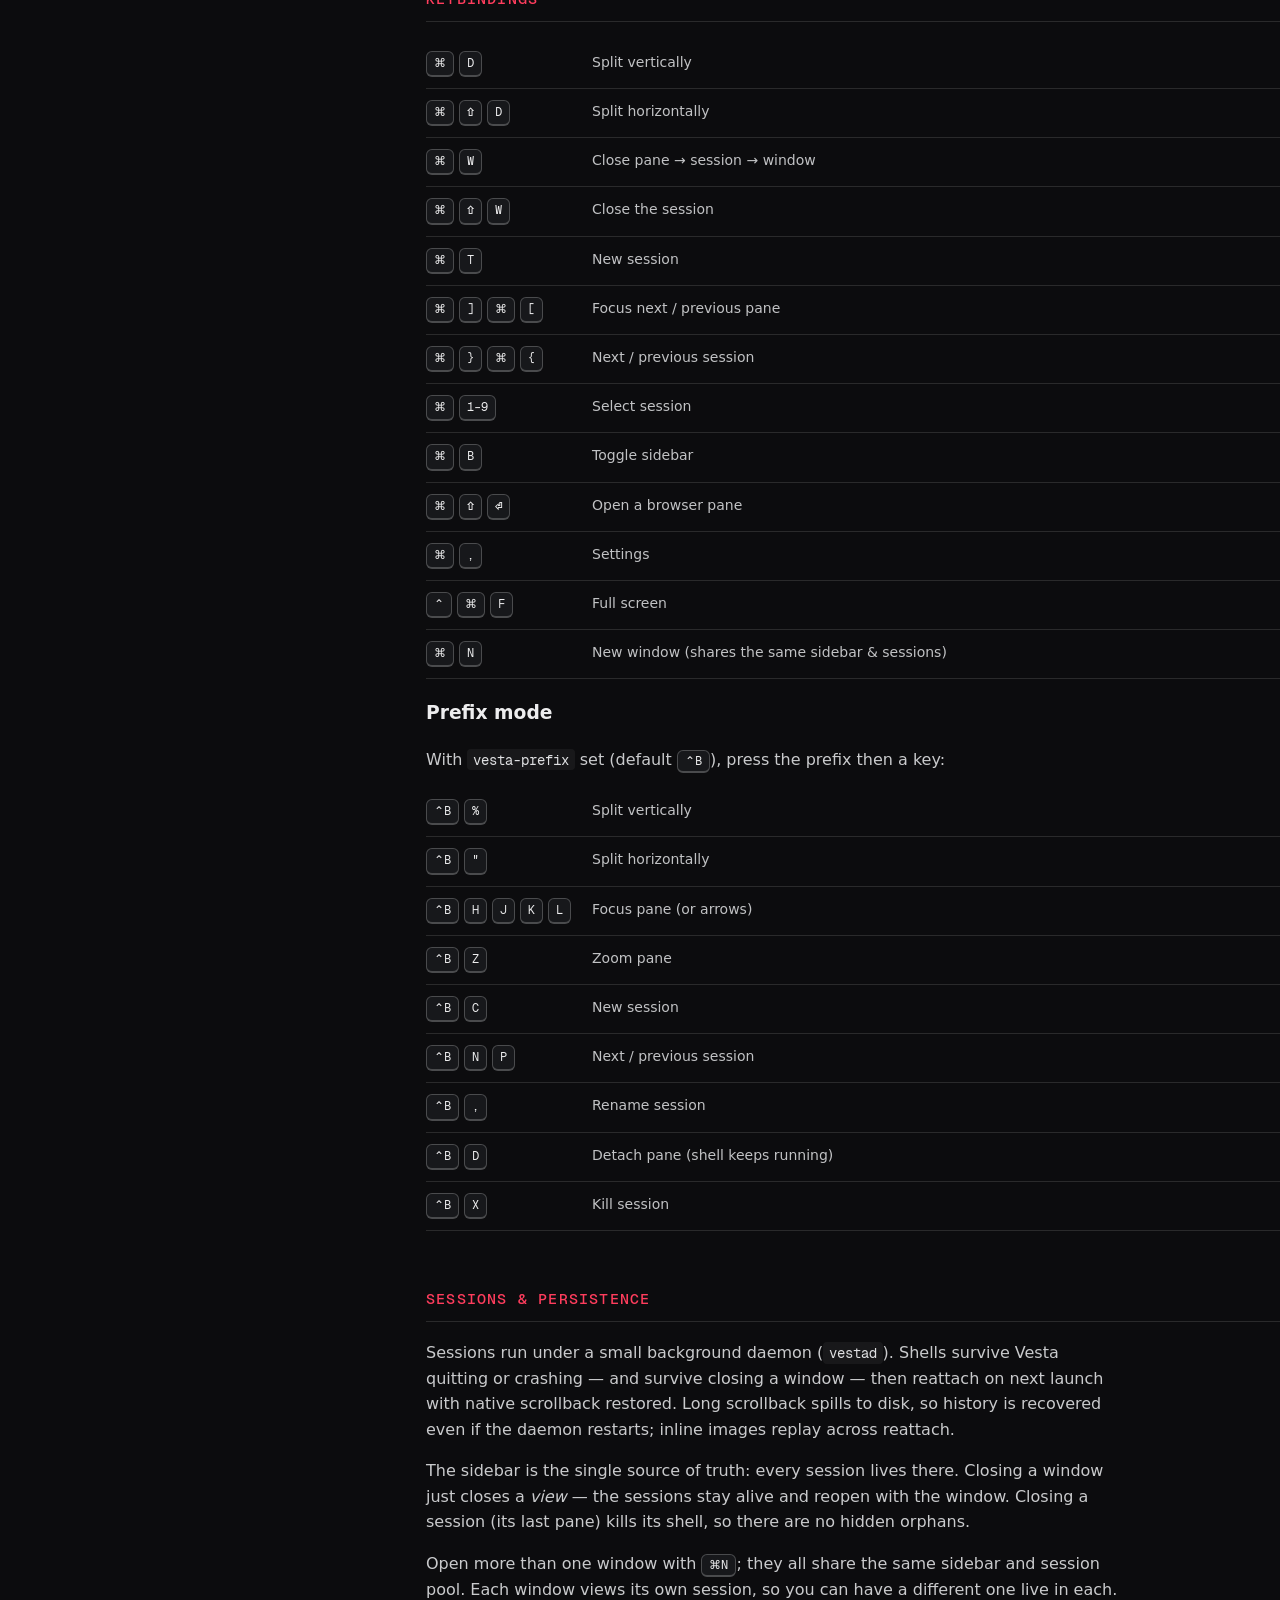
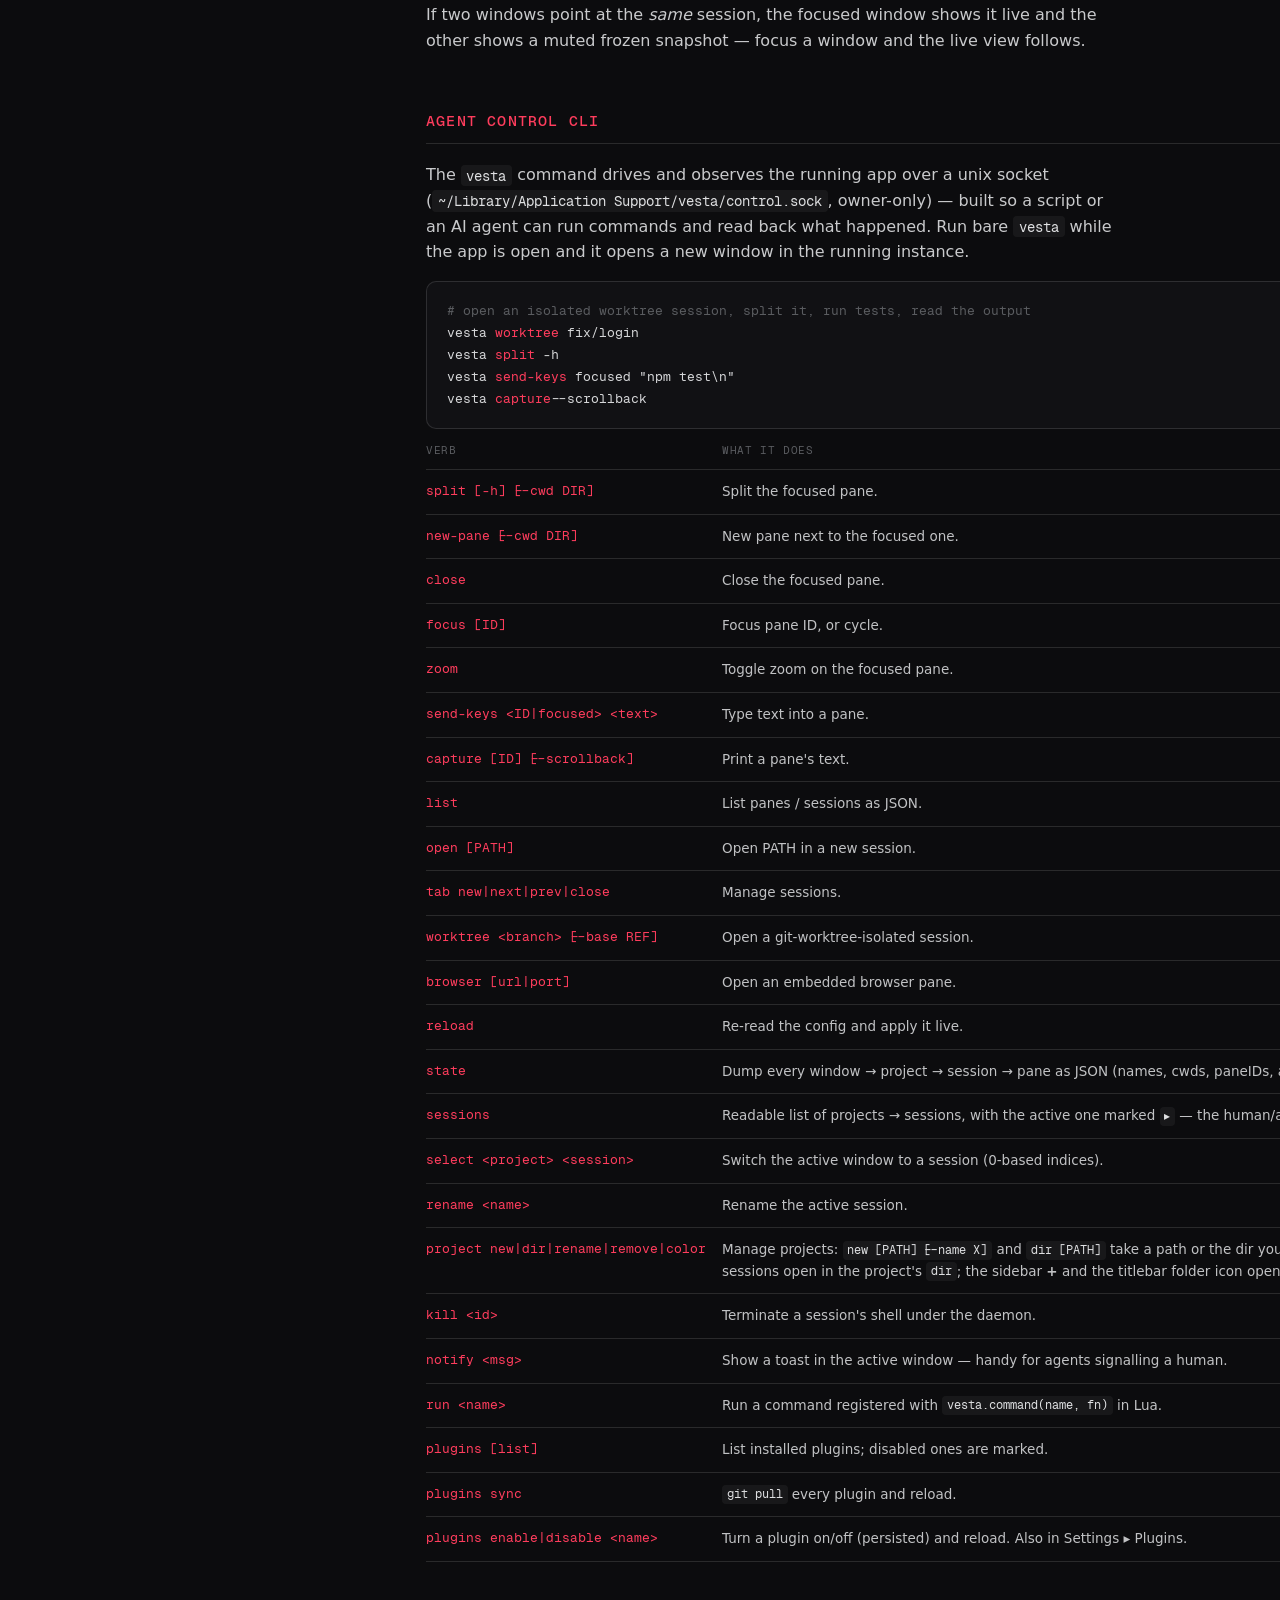
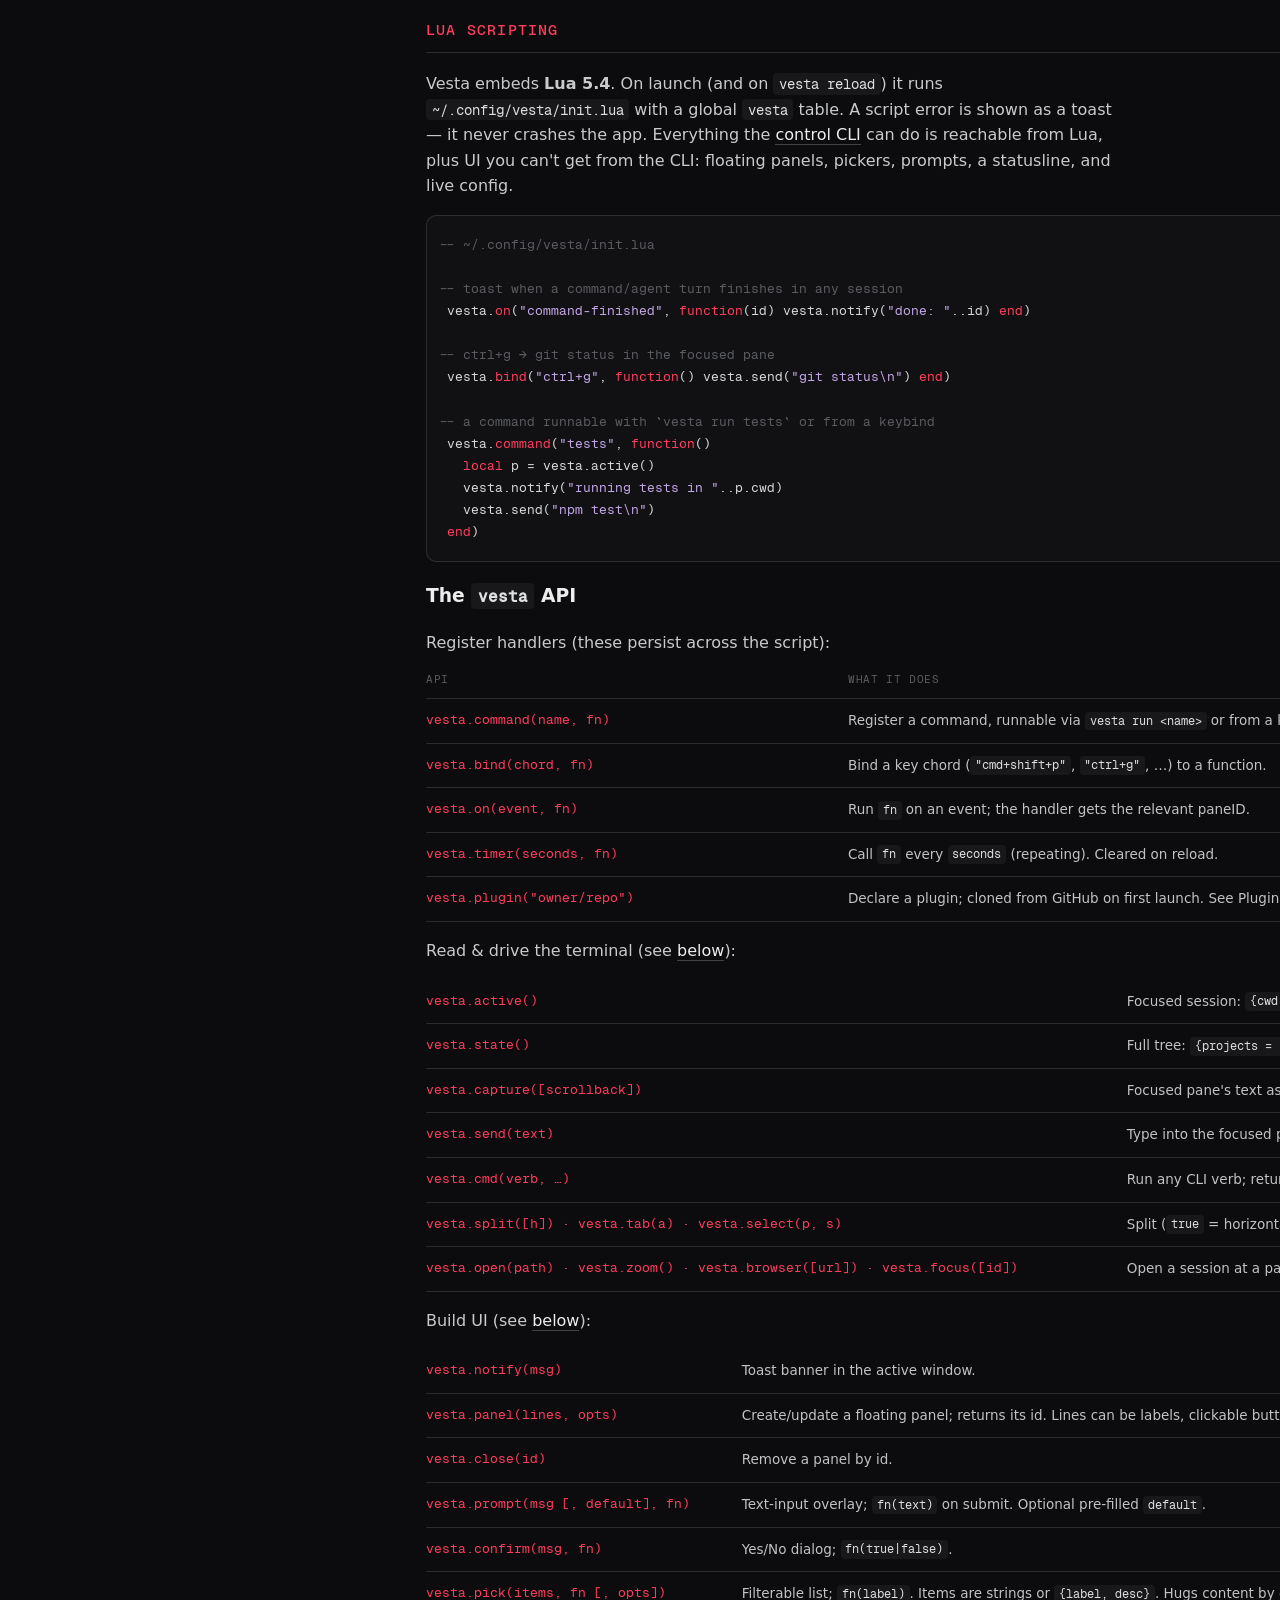
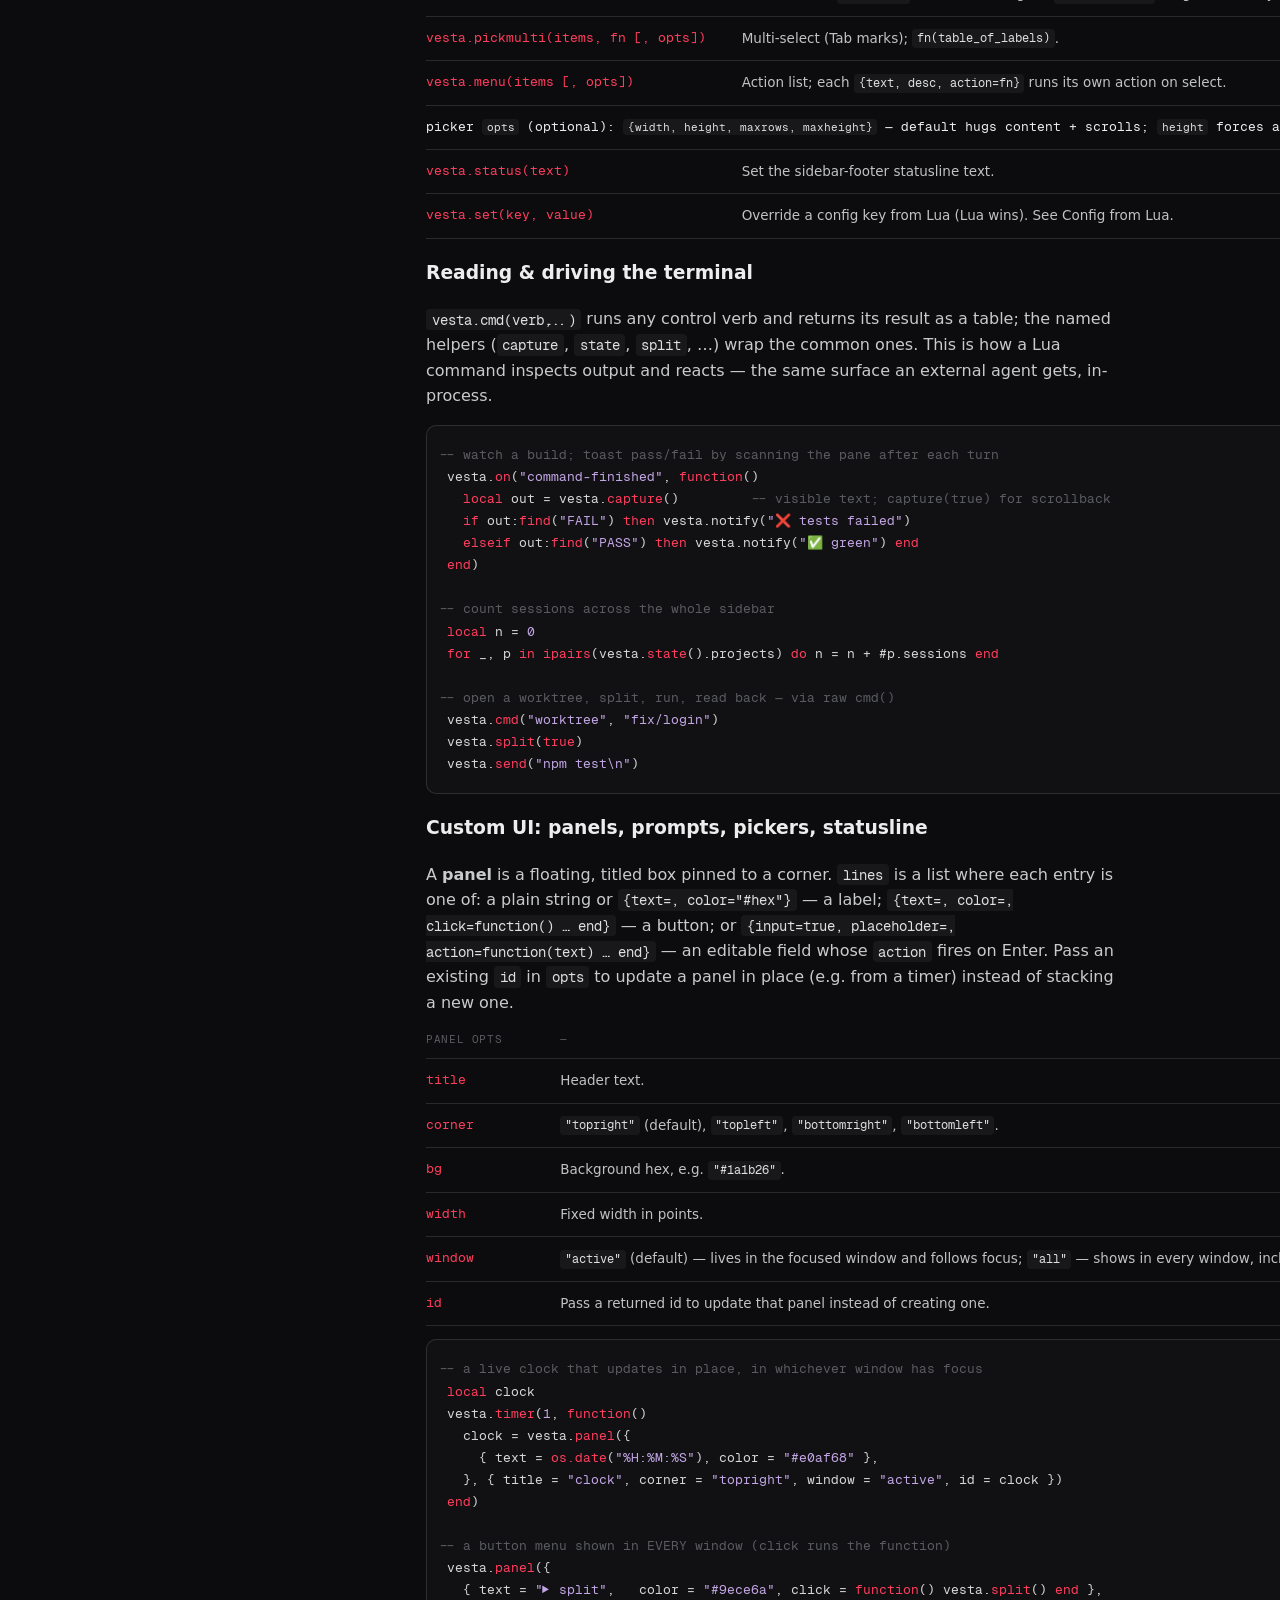
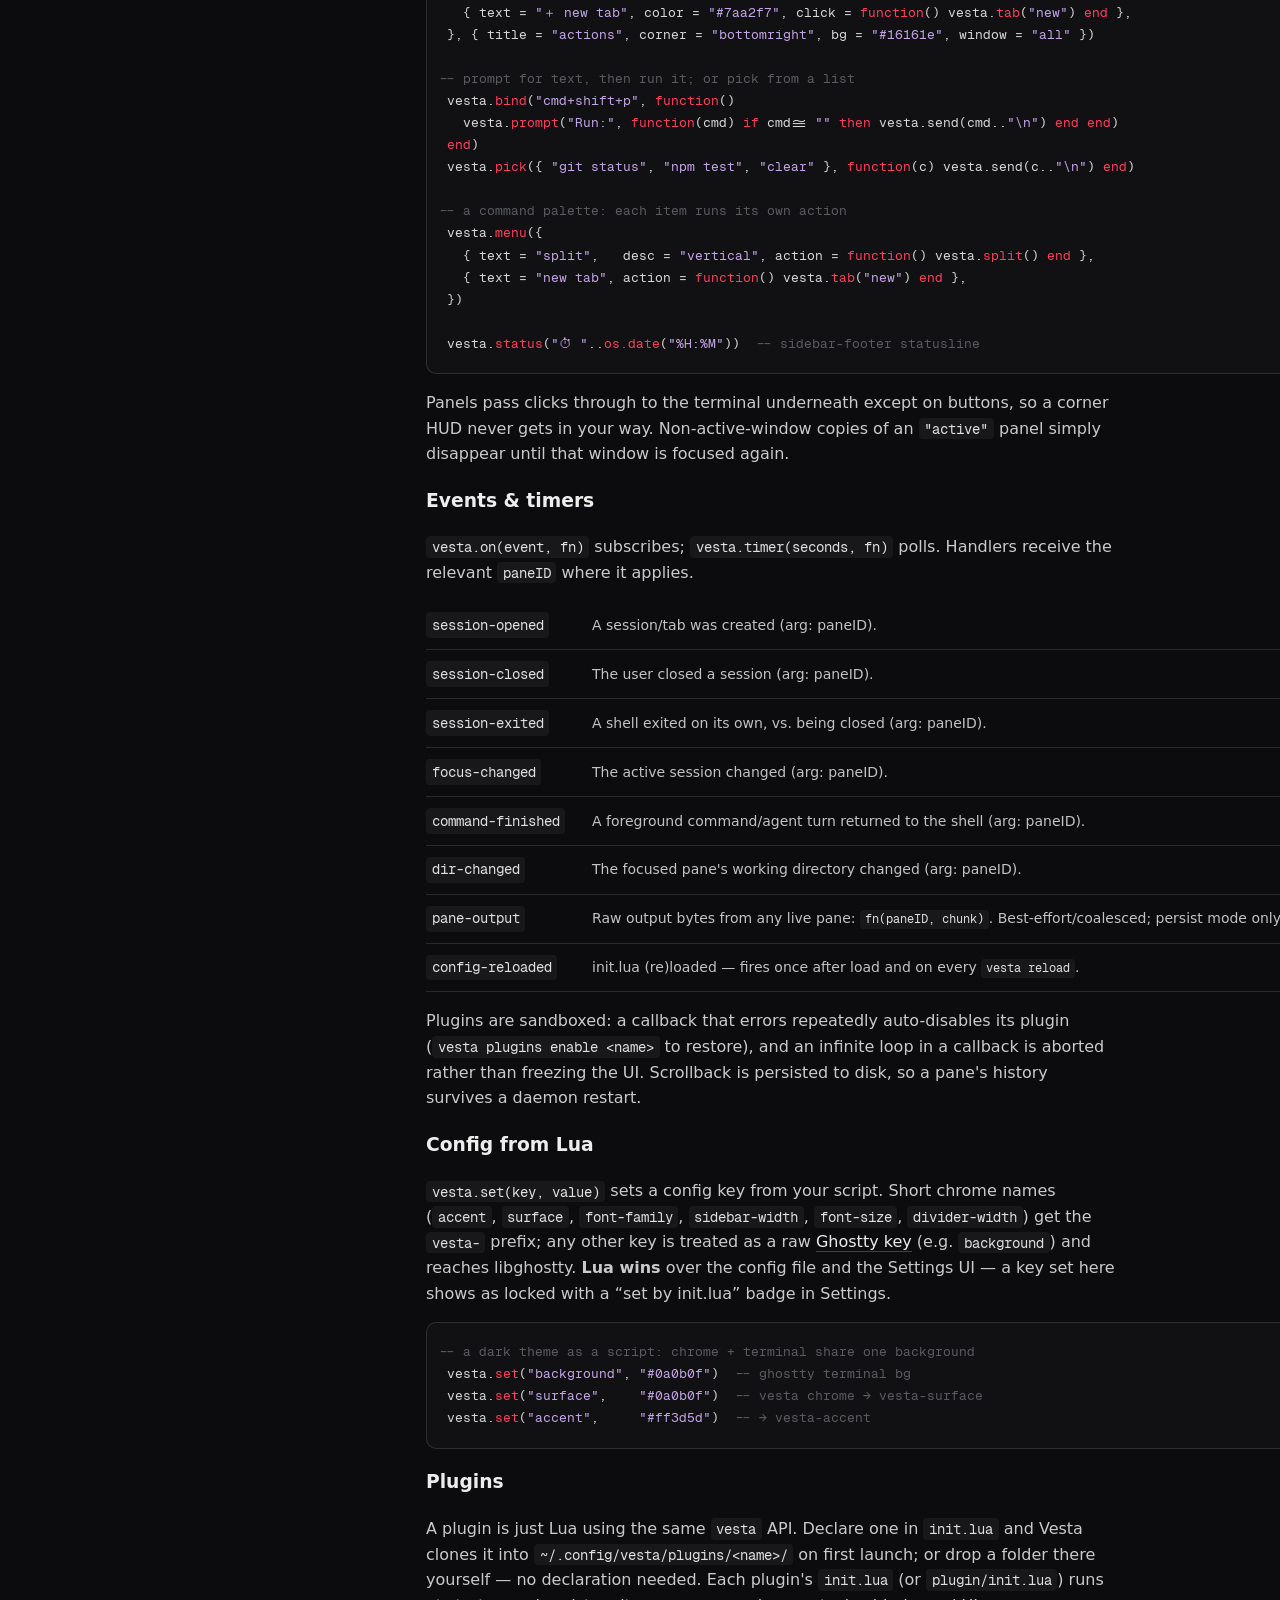
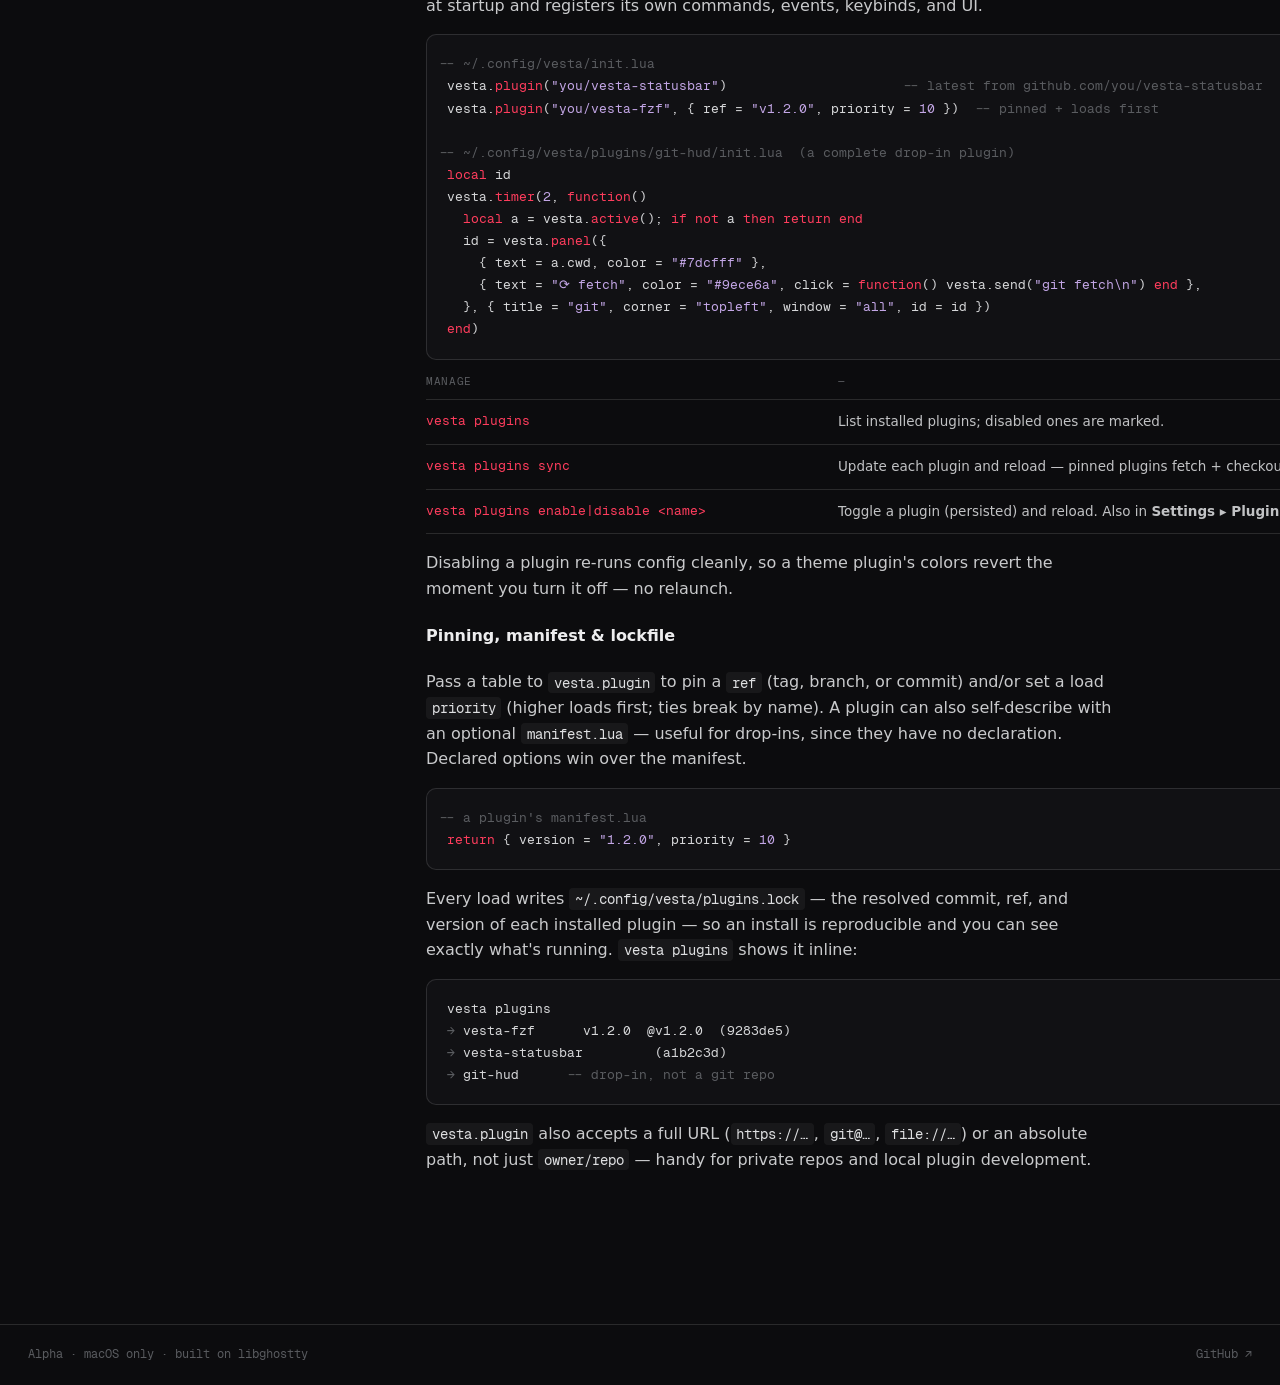
==== commit abe2a3de: "site: accent → #ff3d5d (warmer pink-red)" ====
--- a/docs.html
+++ b/docs.html
@@ -340,7 +340,7 @@
 <pre><span class="c">-- a dark theme as a script: chrome + terminal share one background</span>
 vesta.<span class="a">set</span>(<span class="s">"background"</span>, <span class="s">"#0a0b0f"</span>)   <span class="c">-- ghostty terminal bg</span>
 vesta.<span class="a">set</span>(<span class="s">"surface"</span>,    <span class="s">"#0a0b0f"</span>)   <span class="c">-- vesta chrome → vesta-surface</span>
-vesta.<span class="a">set</span>(<span class="s">"accent"</span>,     <span class="s">"#ff3366"</span>)   <span class="c">-- → vesta-accent</span></pre>
+vesta.<span class="a">set</span>(<span class="s">"accent"</span>,     <span class="s">"#ff3d5d"</span>)   <span class="c">-- → vesta-accent</span></pre>
 
           <h3 id="lua-plugins">Plugins</h3>
           <p>A plugin is just Lua using the same <code>vesta</code> API. Declare one in
--- a/css/style.css
+++ b/css/style.css
@@ -18,7 +18,7 @@
   --faint:#5a5c60;
   --line:rgba(255,255,255,.12);
   --line-2:rgba(255,255,255,.22);
-  --accent:#7dcfb6;
+  --accent:#ff3d5d;
   --mono:"Geist Mono", ui-monospace, SFMono-Regular, Menlo, monospace;
   --sans:-apple-system, BlinkMacSystemFont, "Segoe UI", Inter, system-ui, sans-serif;
 }
@@ -41,7 +41,7 @@
 .mark{
   width:128px; height:128px; border-radius:28px;
   /* drop-shadow traces the PNG alpha, so the glow hugs the mark (box-shadow left a gap) */
-  filter:drop-shadow(0 0 34px rgba(125,207,182,.30));
+  filter:drop-shadow(0 0 34px rgba(255,61,93,.30));
 }
 .wordmark{
   font-family:"Redaction", Georgia, serif; font-weight:400;
@@ -65,7 +65,7 @@
   color:var(--fg); padding:11px 20px; border:1px solid var(--line-2); border-radius:9px;
   transition:border-color .18s ease, color .18s ease, background .18s ease;
 }
-.btn:hover{ border-color:var(--accent); color:var(--accent); background:rgba(125,207,182,.05); }
+.btn:hover{ border-color:var(--accent); color:var(--accent); background:rgba(255,61,93,.05); }
 
 .foot{
   display:flex; justify-content:space-between; gap:16px; flex-wrap:wrap;
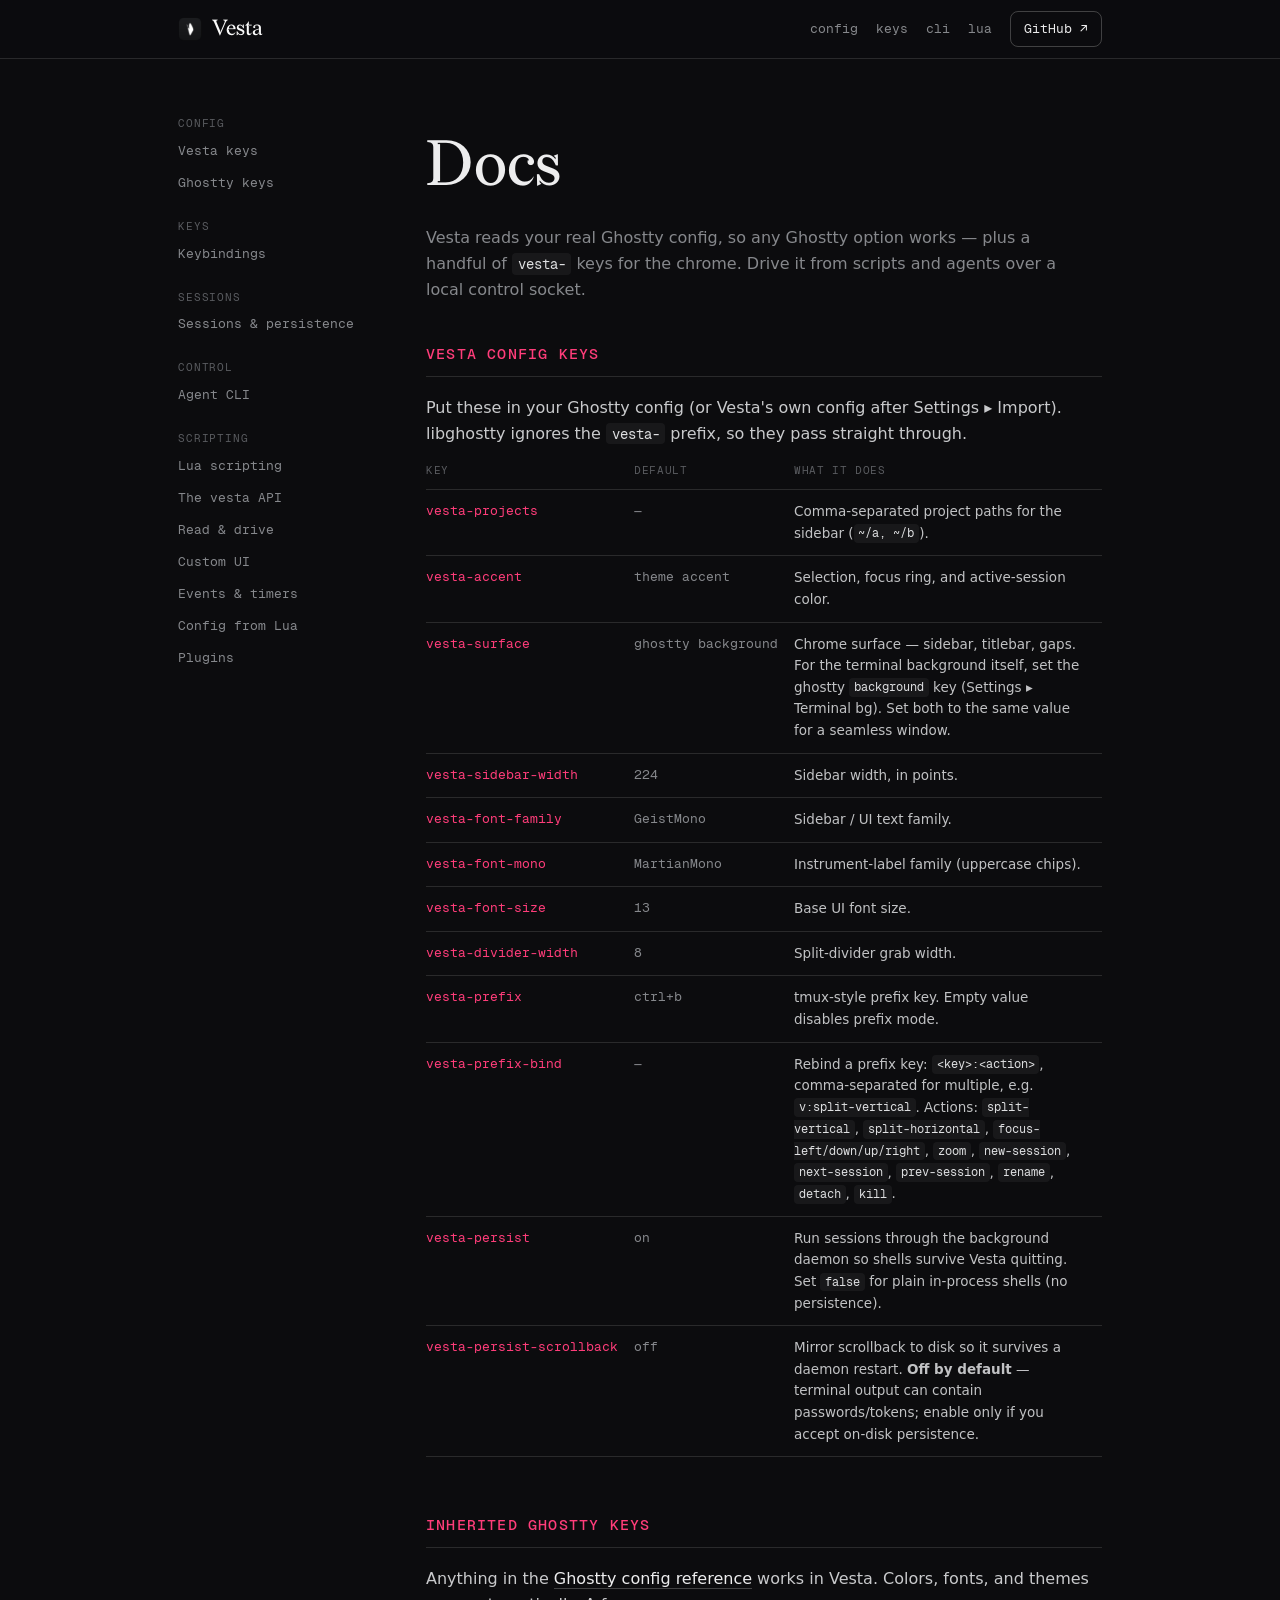
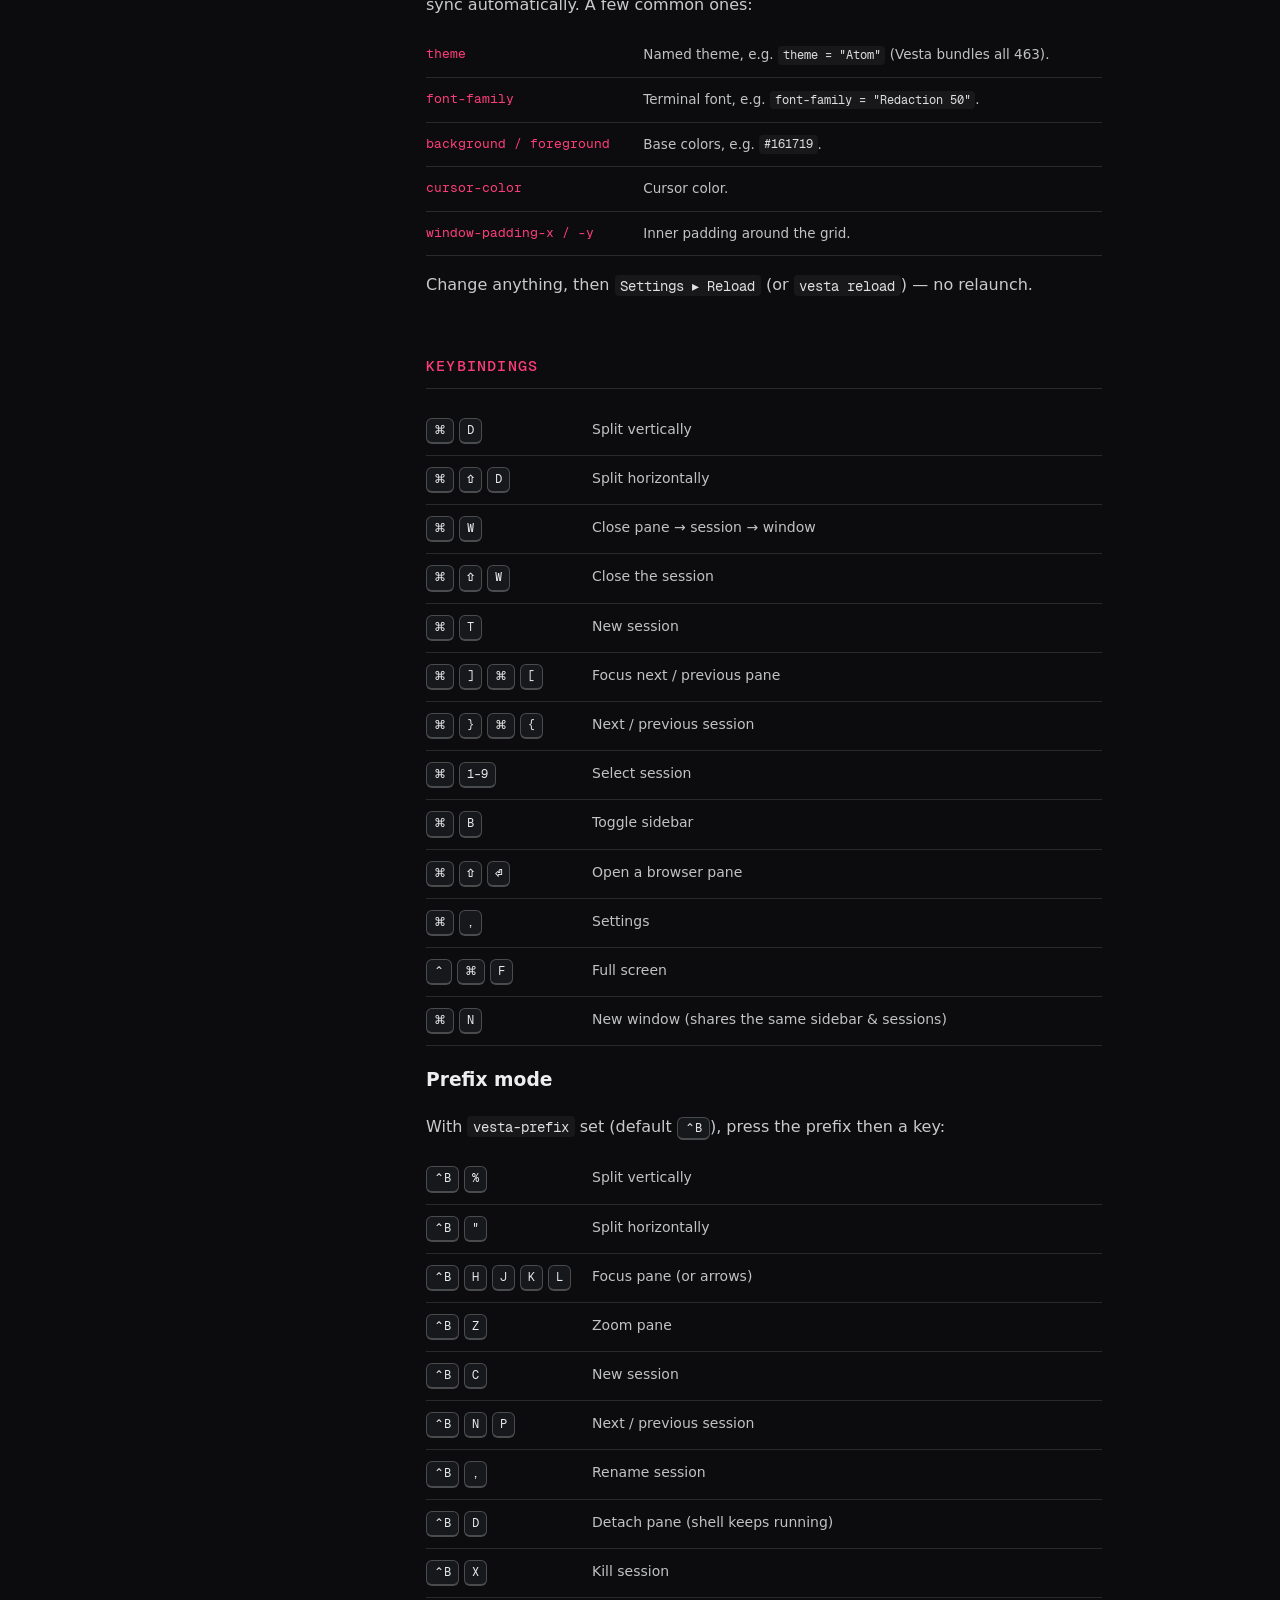
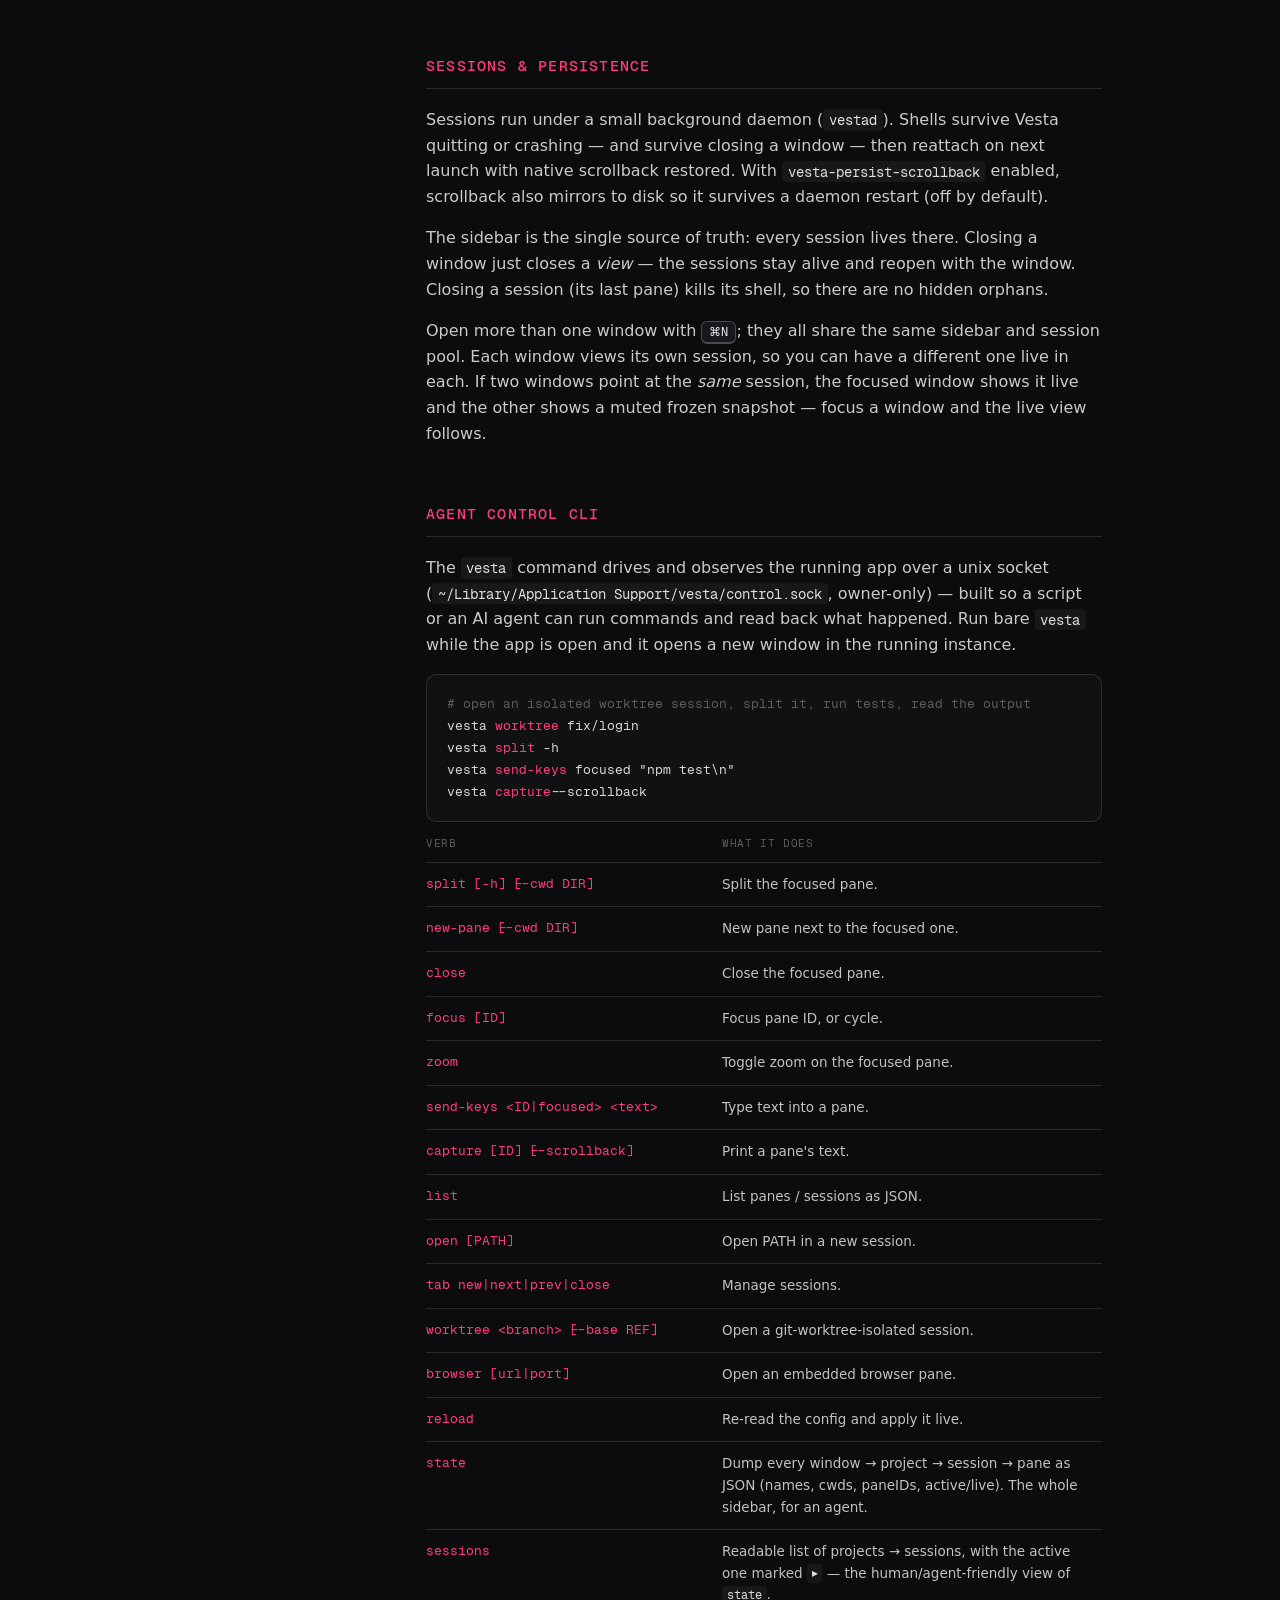
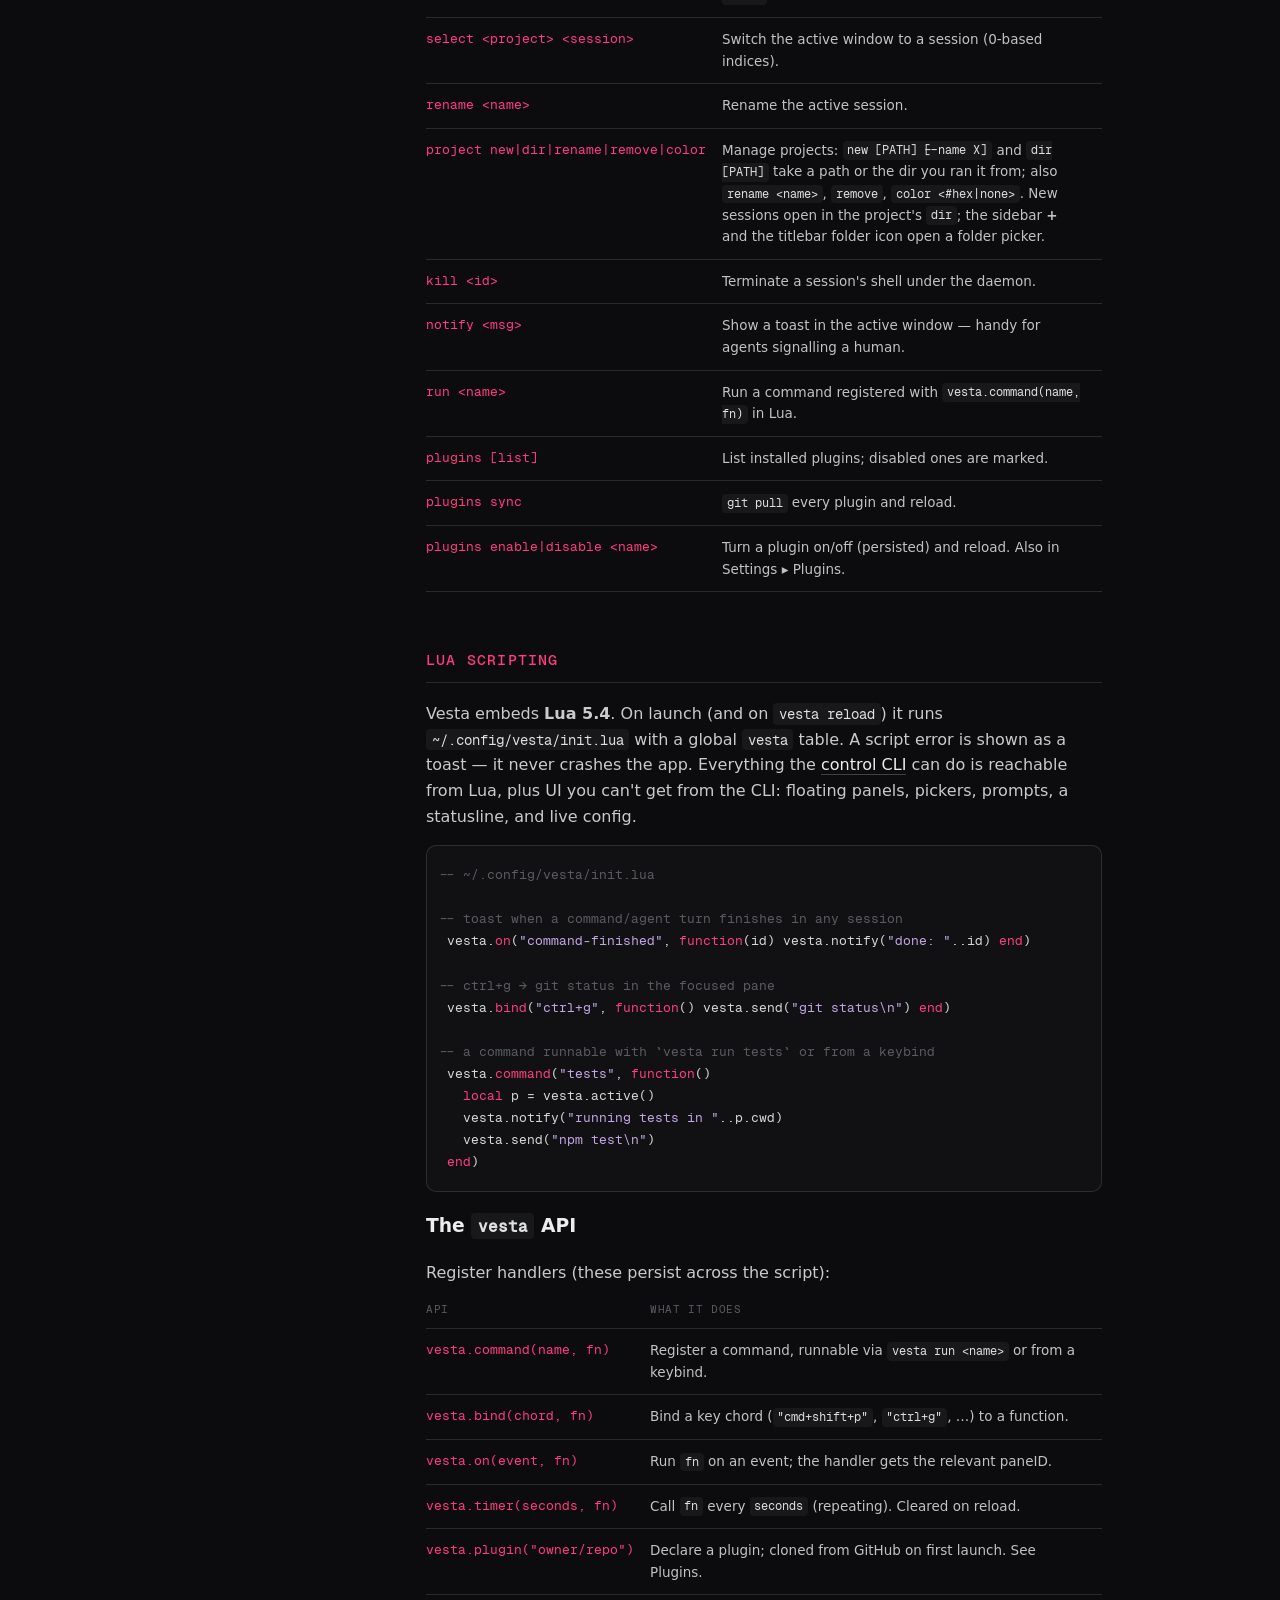
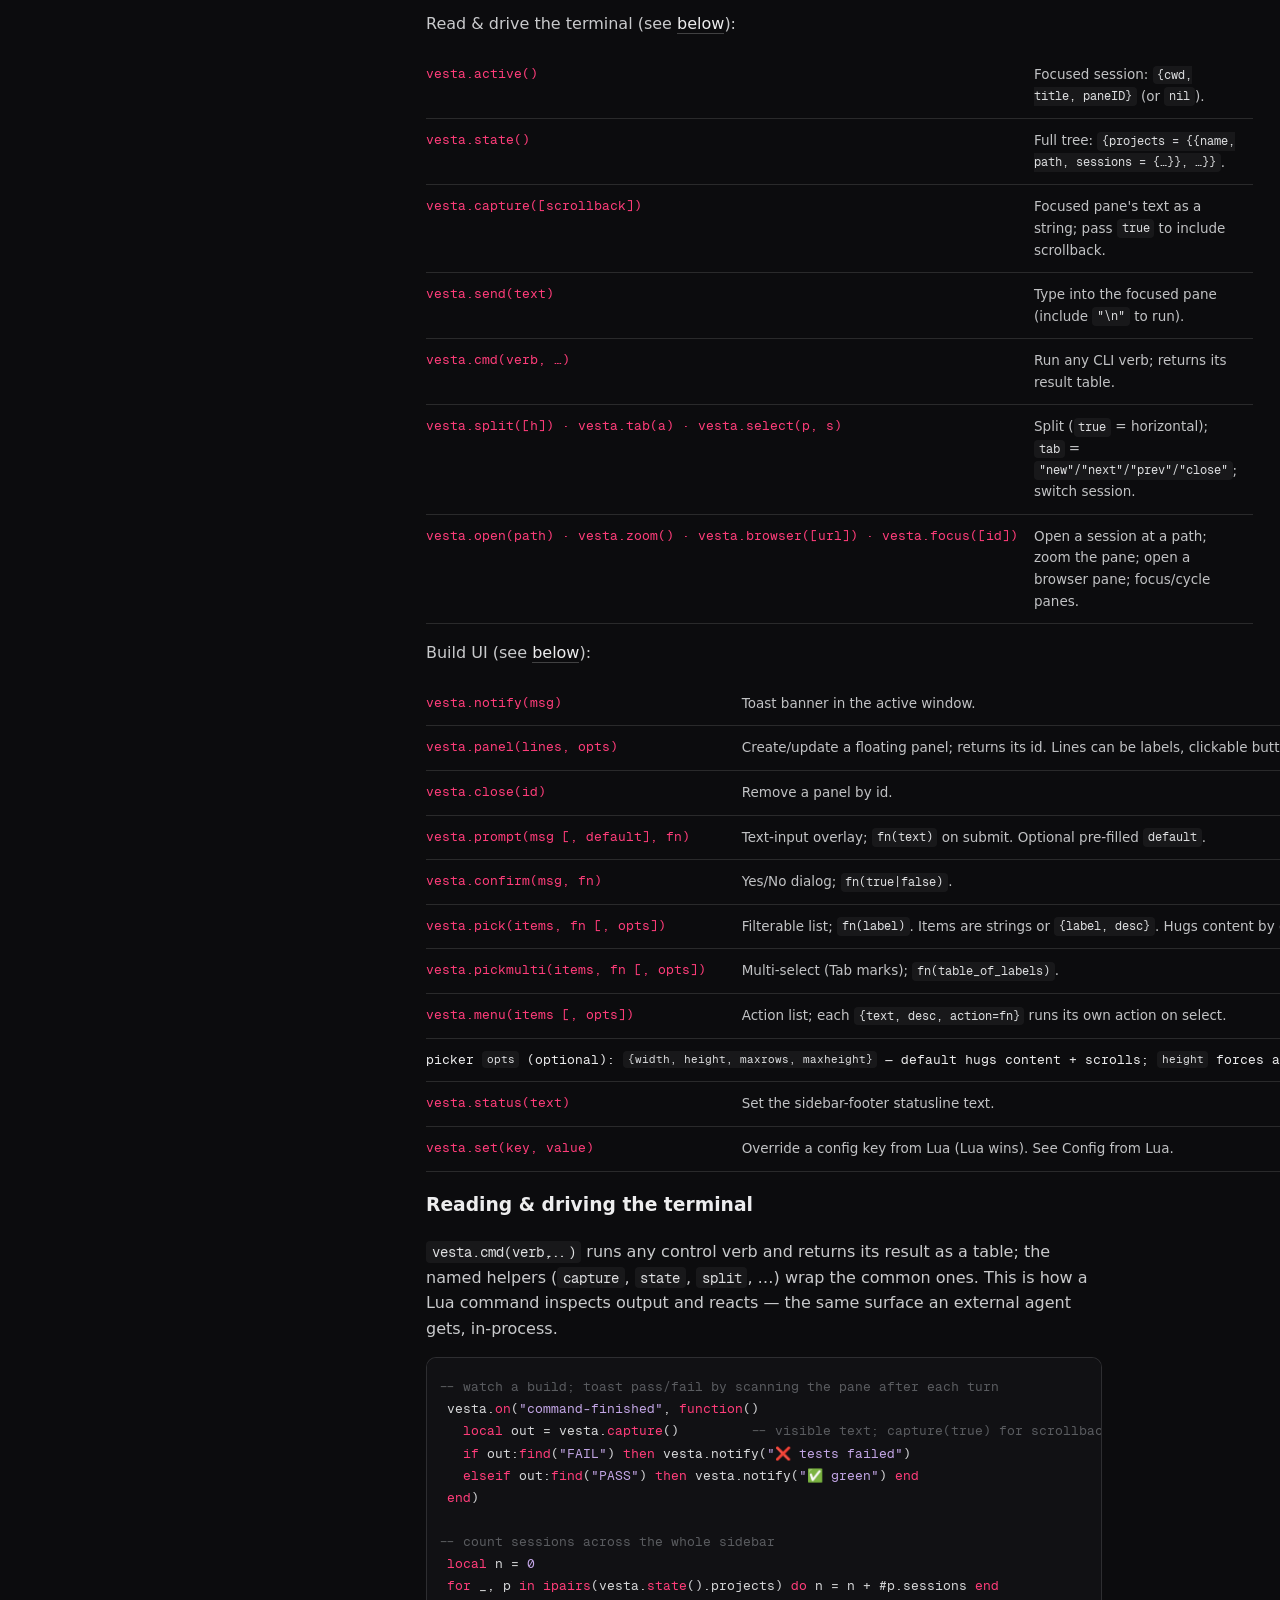
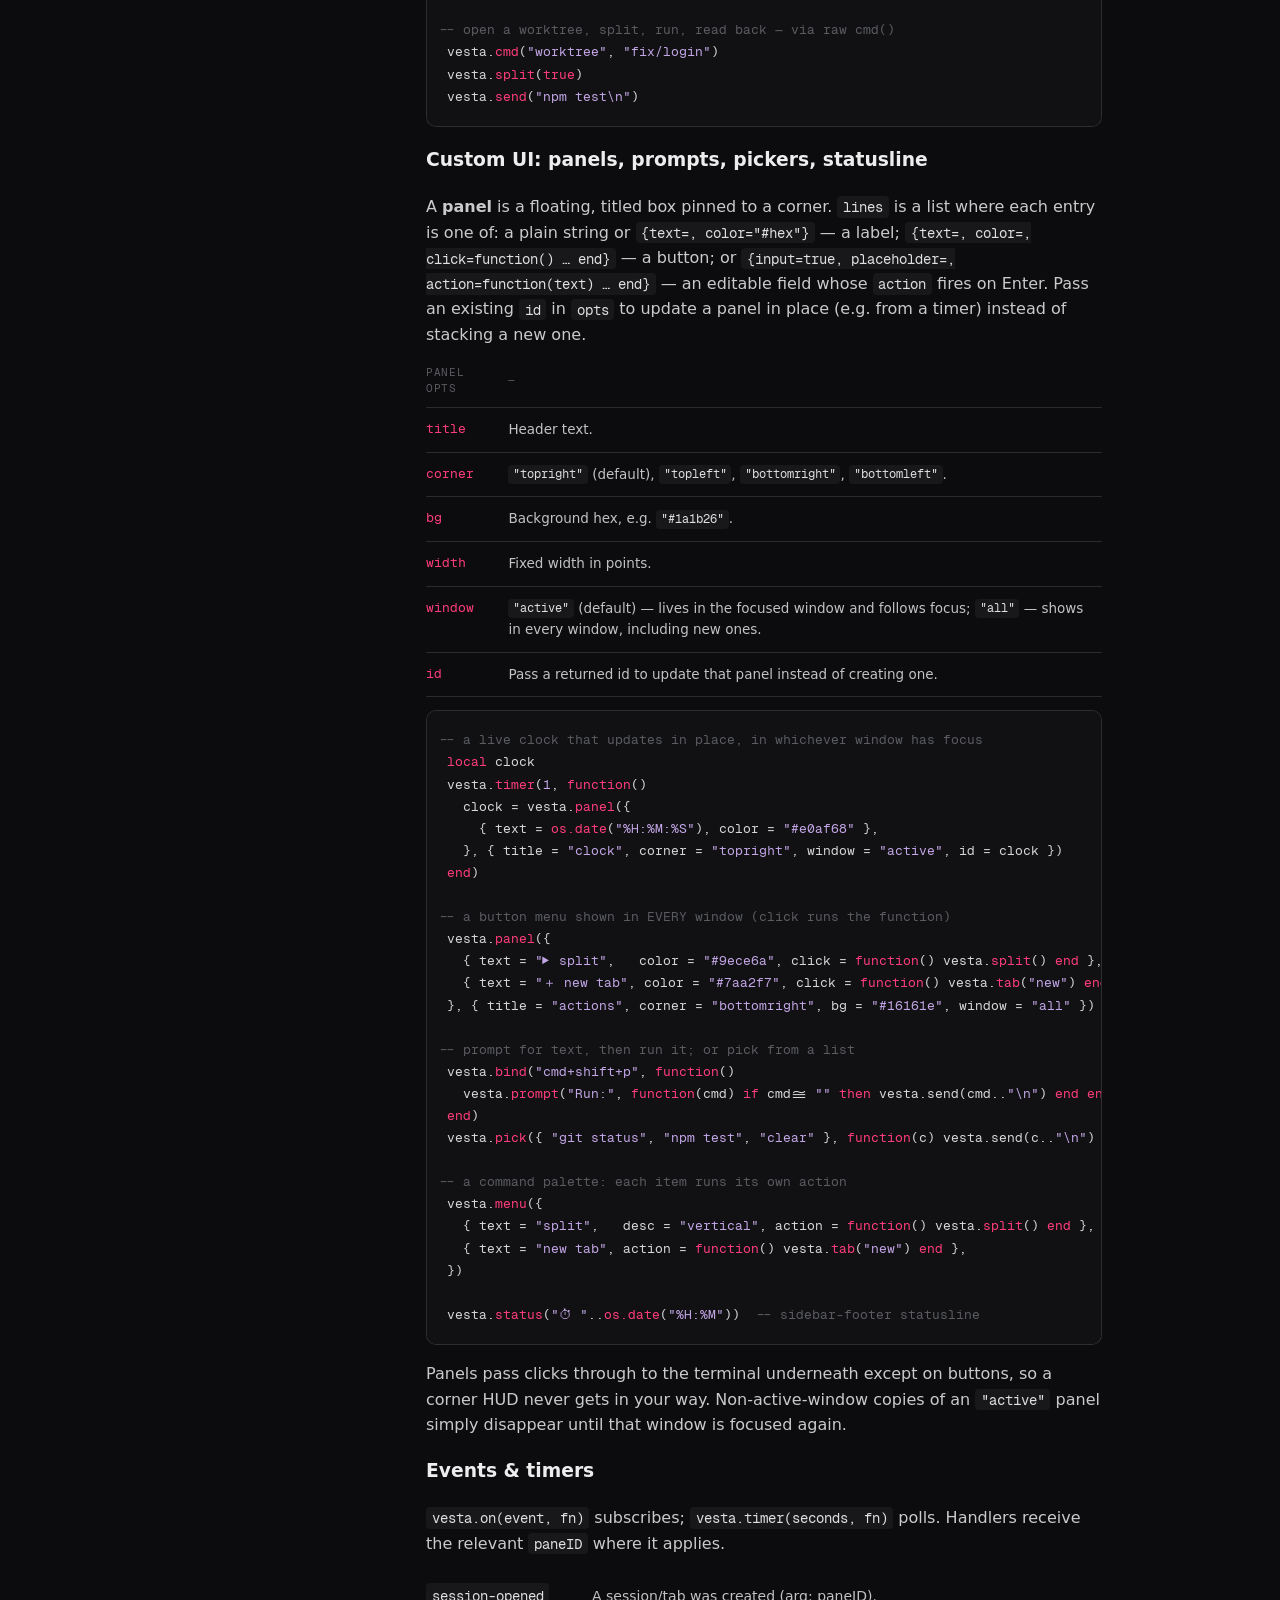
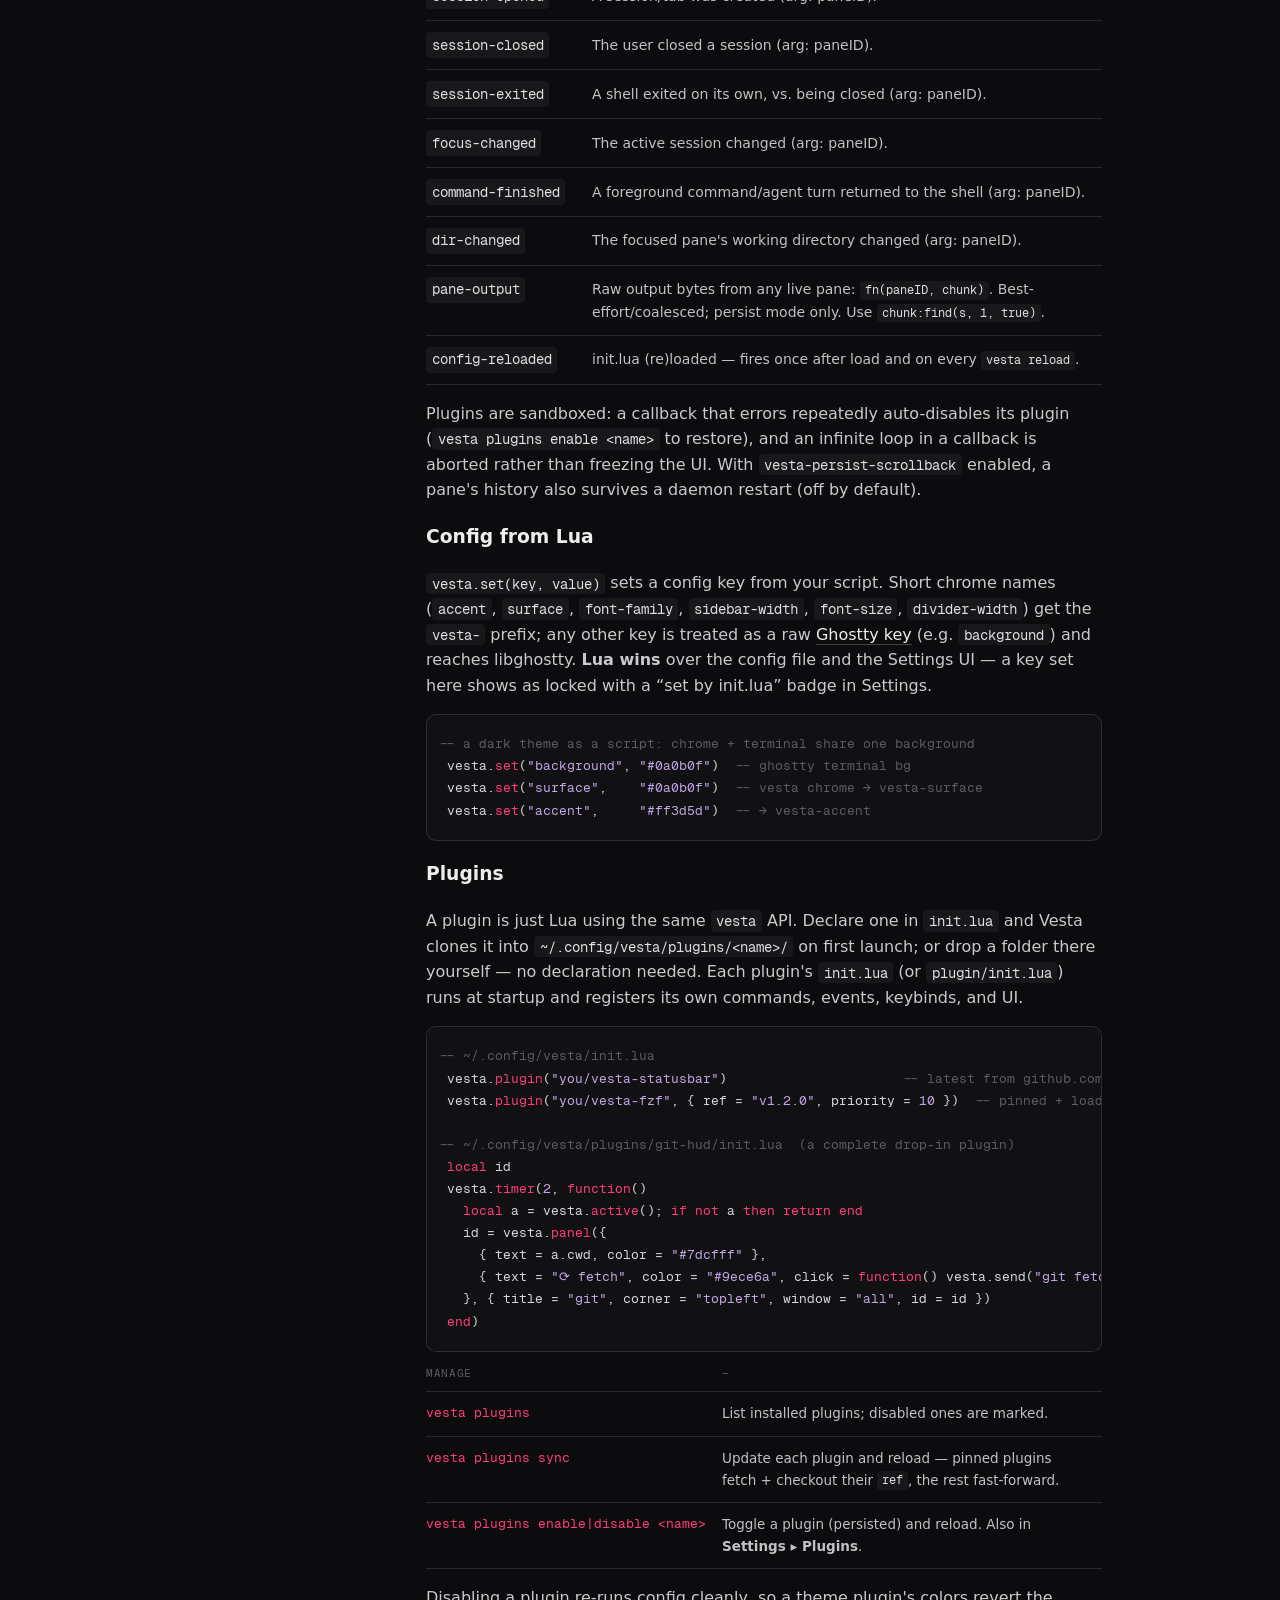
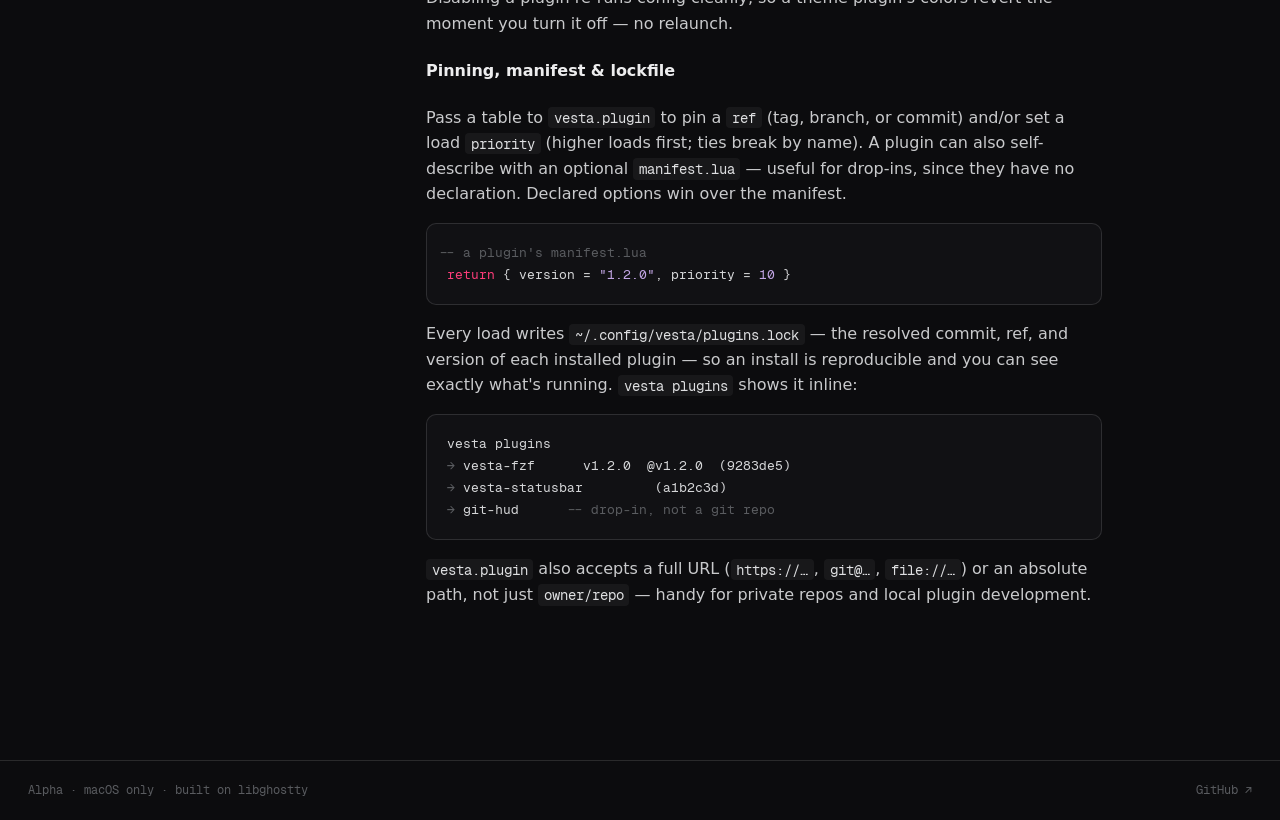
==== commit 7d566e41: "docs: qualify scrollback-to-disk as opt-in (vesta-persist-scrollback, off by default)" ====
--- a/docs.html
+++ b/docs.html
@@ -125,8 +125,8 @@
           <h2>Sessions &amp; persistence</h2>
           <p>Sessions run under a small background daemon (<code>vestad</code>). Shells survive Vesta
             quitting or crashing — and survive closing a window — then reattach on next launch with
-            native scrollback restored. Long scrollback spills to disk, so history is recovered even
-            if the daemon restarts; inline images replay across reattach.</p>
+            native scrollback restored. With <code>vesta-persist-scrollback</code> enabled, scrollback
+            also mirrors to disk so it survives a daemon restart (off by default).</p>
           <p>The sidebar is the single source of truth: every session lives there. Closing a window
             just closes a <em>view</em> — the sessions stay alive and reopen with the window. Closing
             a session (its last pane) kills its shell, so there are no hidden orphans.</p>
@@ -326,8 +326,8 @@
           </div>
           <p>Plugins are sandboxed: a callback that errors repeatedly auto-disables its plugin
             (<code>vesta plugins enable &lt;name&gt;</code> to restore), and an infinite loop in a
-            callback is aborted rather than freezing the UI. Scrollback is persisted to disk, so a
-            pane's history survives a daemon restart.</p>
+            callback is aborted rather than freezing the UI. With <code>vesta-persist-scrollback</code>
+            enabled, a pane's history also survives a daemon restart (off by default).</p>
 
           <h3 id="lua-config">Config from Lua</h3>
           <p><code>vesta.set(key, value)</code> sets a config key from your script. Short chrome names
--- a/css/style.css
+++ b/css/style.css
@@ -18,7 +18,7 @@
   --faint:#5a5c60;
   --line:rgba(255,255,255,.12);
   --line-2:rgba(255,255,255,.22);
-  --accent:#ff3d5d;
+  --accent:#ff3d7a;
   --mono:"Geist Mono", ui-monospace, SFMono-Regular, Menlo, monospace;
   --sans:-apple-system, BlinkMacSystemFont, "Segoe UI", Inter, system-ui, sans-serif;
 }
@@ -41,7 +41,7 @@
 .mark{
   width:128px; height:128px; border-radius:28px;
   /* drop-shadow traces the PNG alpha, so the glow hugs the mark (box-shadow left a gap) */
-  filter:drop-shadow(0 0 34px rgba(255,61,93,.30));
+  filter:drop-shadow(0 0 34px rgba(255,255,255,.30));
 }
 .wordmark{
   font-family:"Redaction", Georgia, serif; font-weight:400;
@@ -65,7 +65,7 @@
   color:var(--fg); padding:11px 20px; border:1px solid var(--line-2); border-radius:9px;
   transition:border-color .18s ease, color .18s ease, background .18s ease;
 }
-.btn:hover{ border-color:var(--accent); color:var(--accent); background:rgba(255,61,93,.05); }
+.btn:hover{ border-color:var(--accent); color:var(--accent); background:rgba(255,61,122,.05); }
 
 .foot{
   display:flex; justify-content:space-between; gap:16px; flex-wrap:wrap;
@@ -94,6 +94,7 @@
 .toc .grp-t{ color:var(--faint); text-transform:uppercase; letter-spacing:.08em; font-size:10.5px; margin-top:16px; }
 .toc .grp-t:first-child{ margin-top:0; }
 
+.doc{ min-width:0; }  /* grid child defaults to min-width:auto → a wide <pre> stretches the track past the viewport; this lets pre's overflow-x:auto scroll instead */
 .doc h1{ font-family:"Redaction",serif; font-weight:400; font-size:clamp(40px,7vw,64px); margin:0 0 8px; }
 .doc .sub{ color:var(--muted); max-width:62ch; margin:0 0 40px; }
 .doc section{ margin-bottom:56px; scroll-margin-top:84px; }
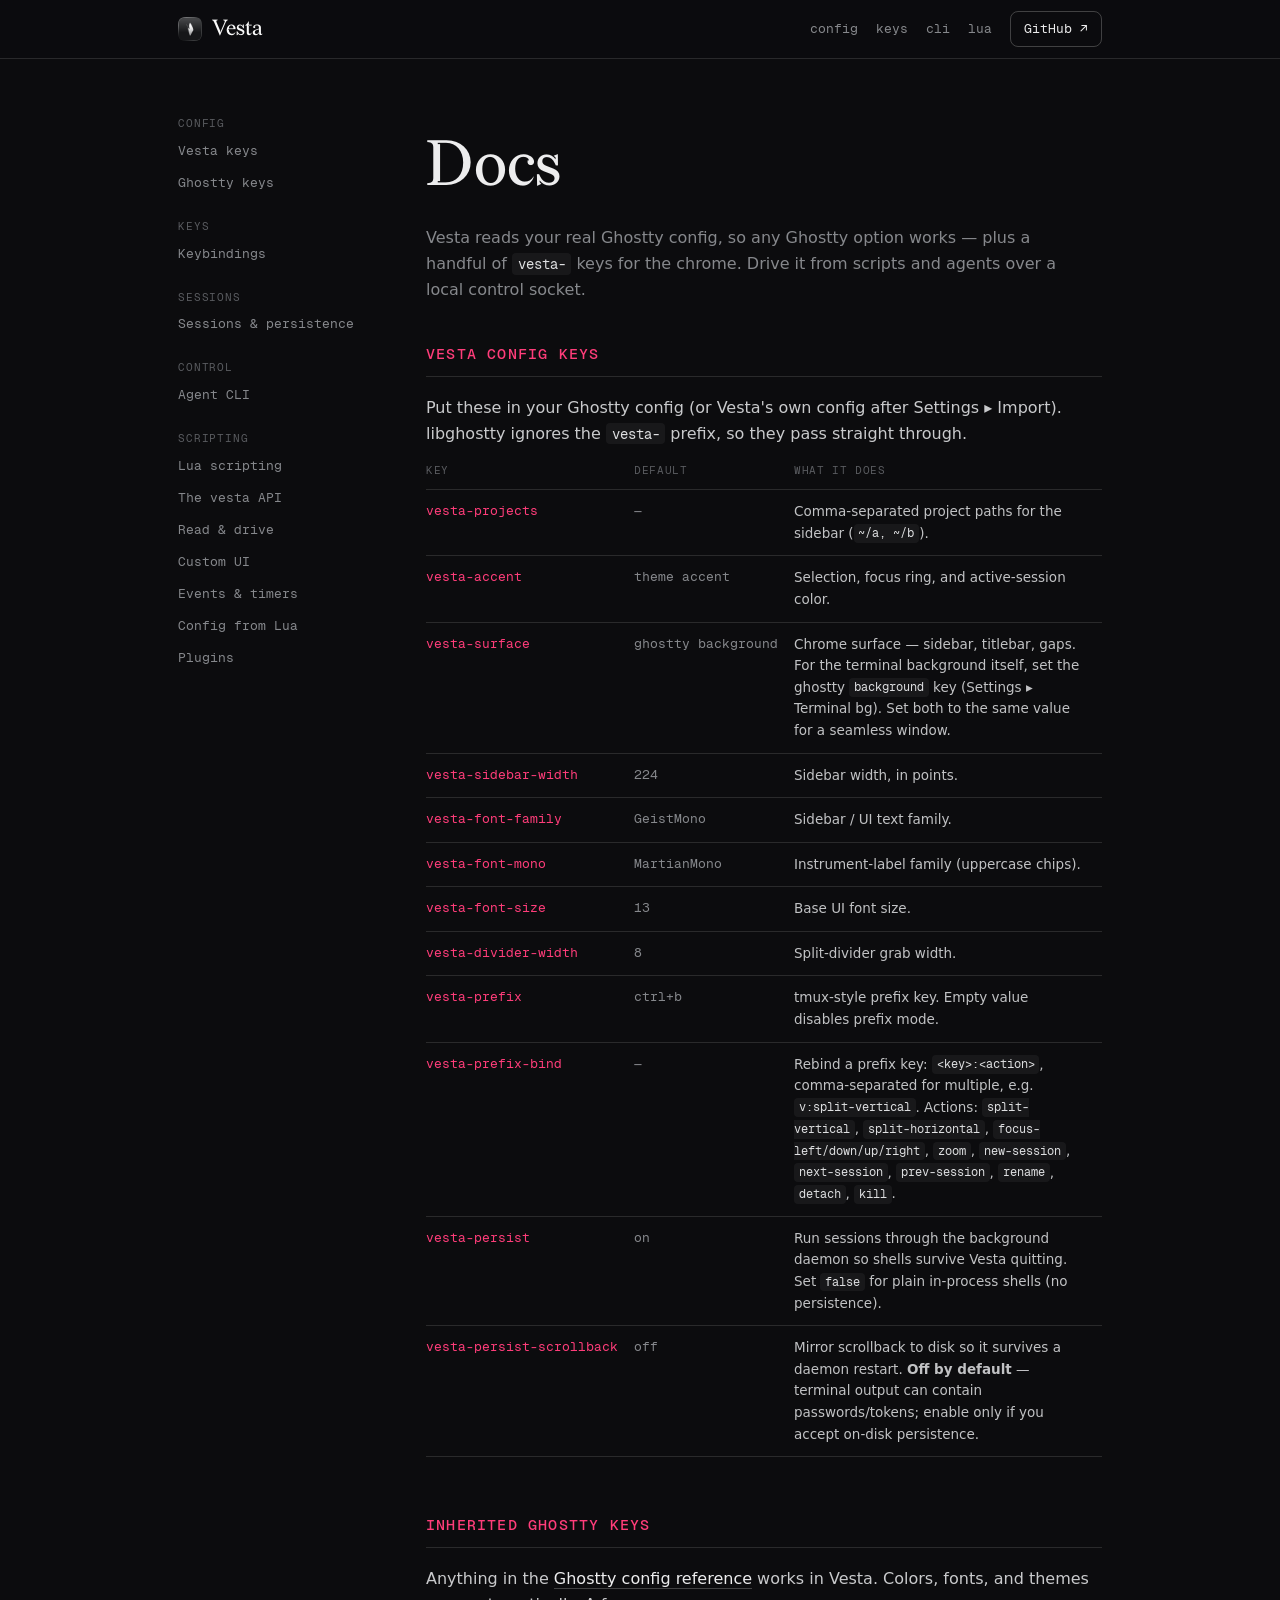
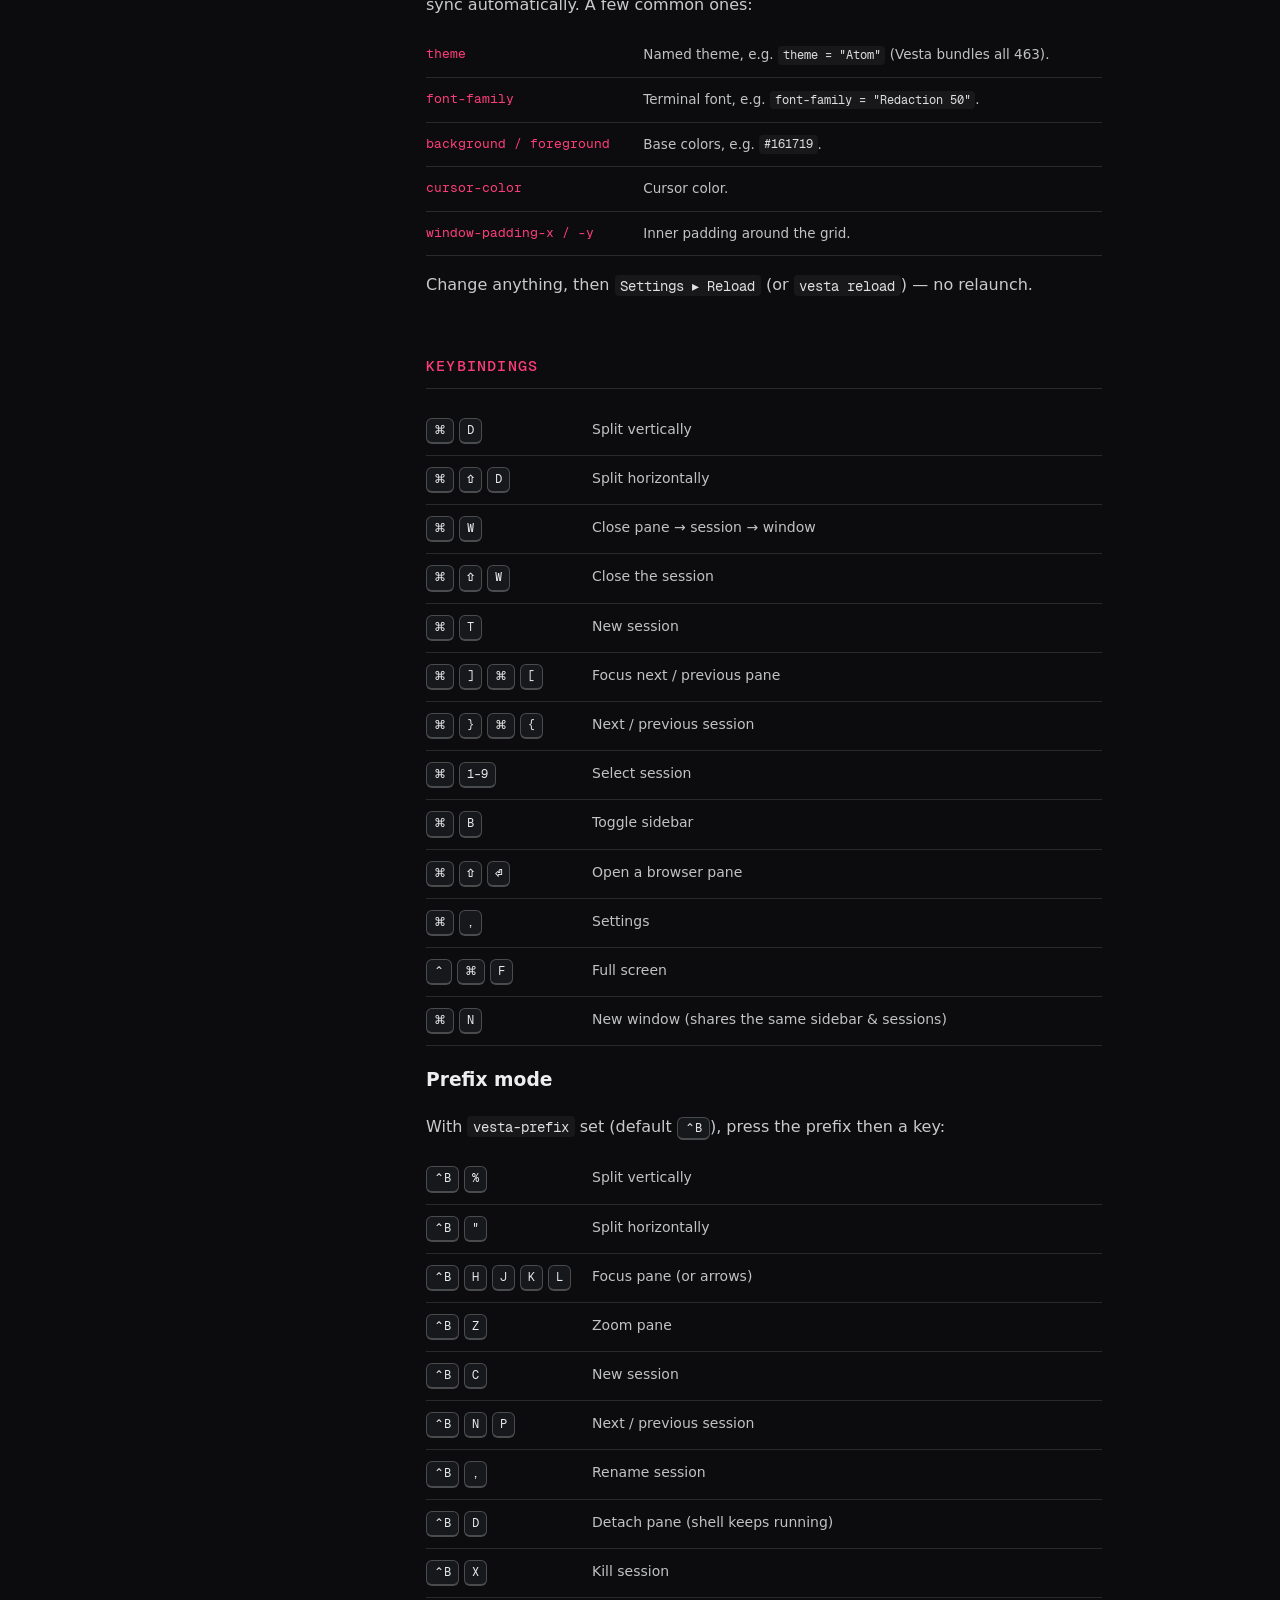
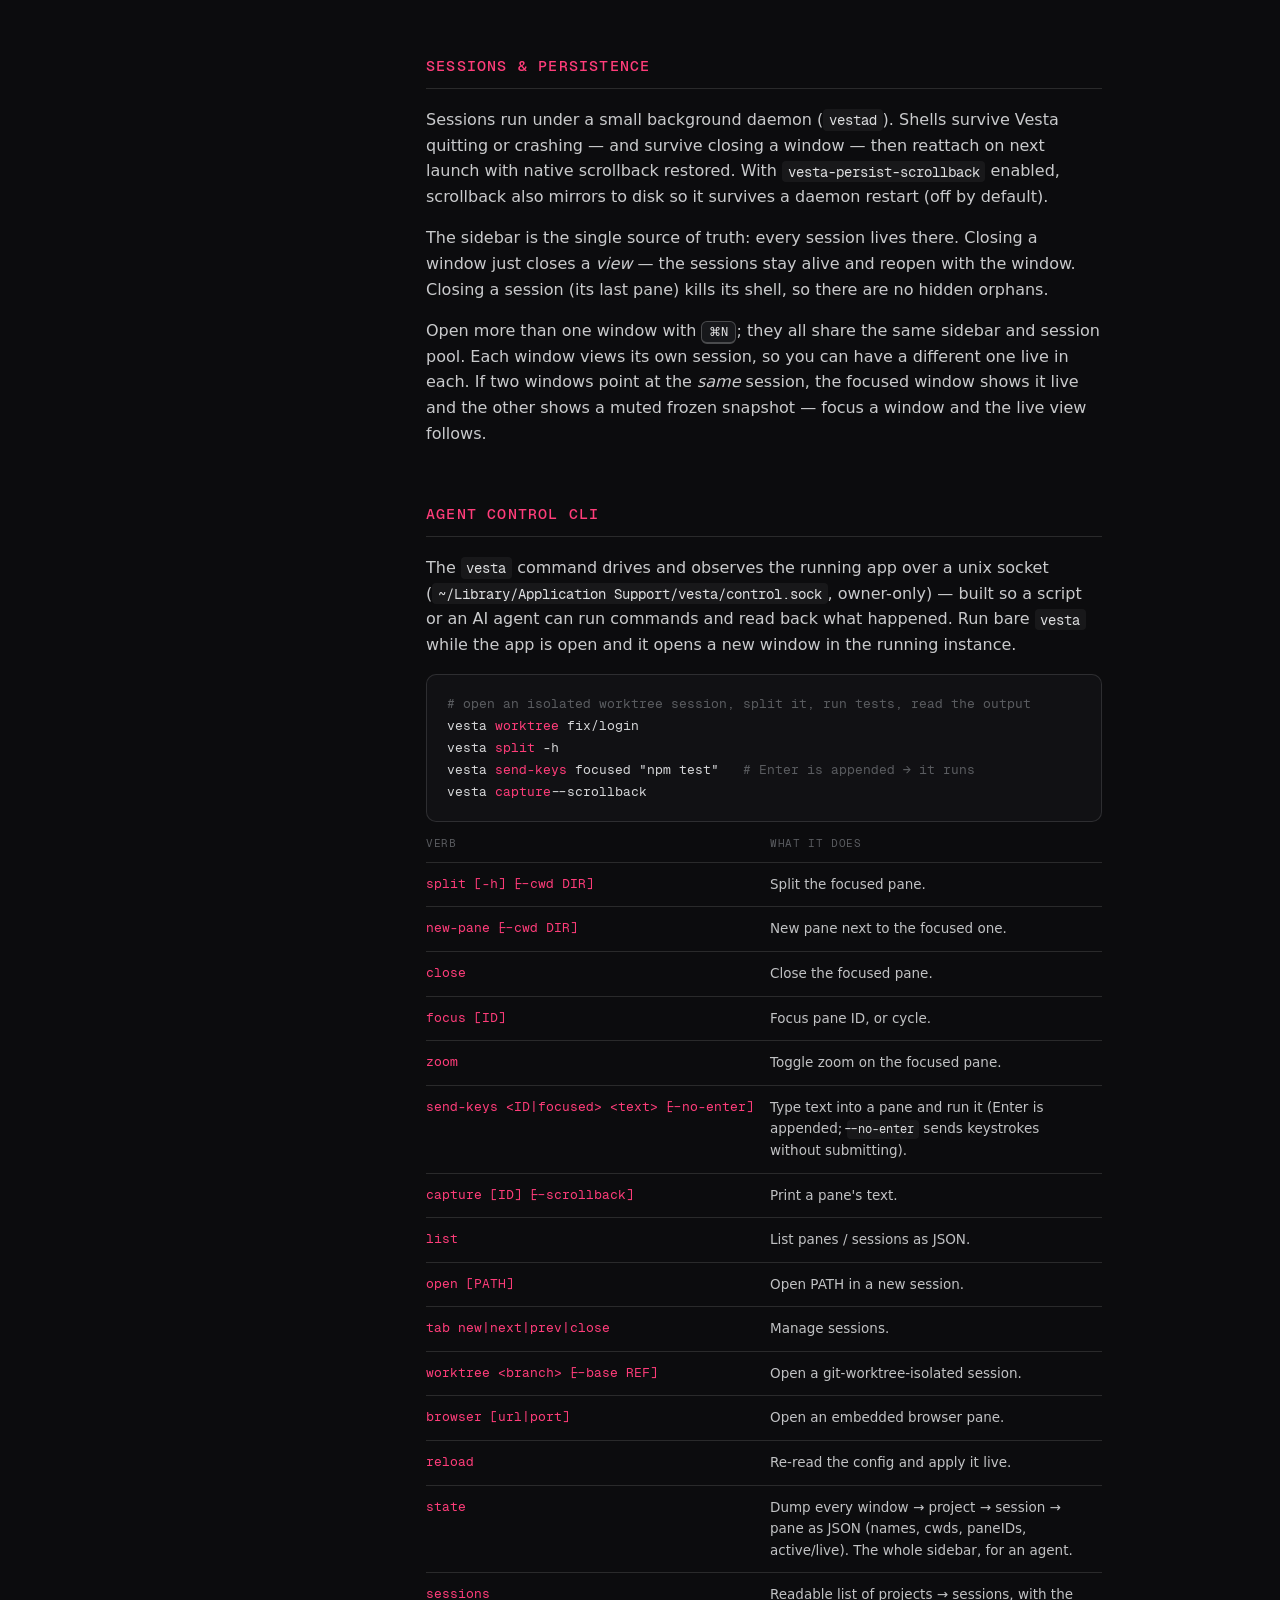
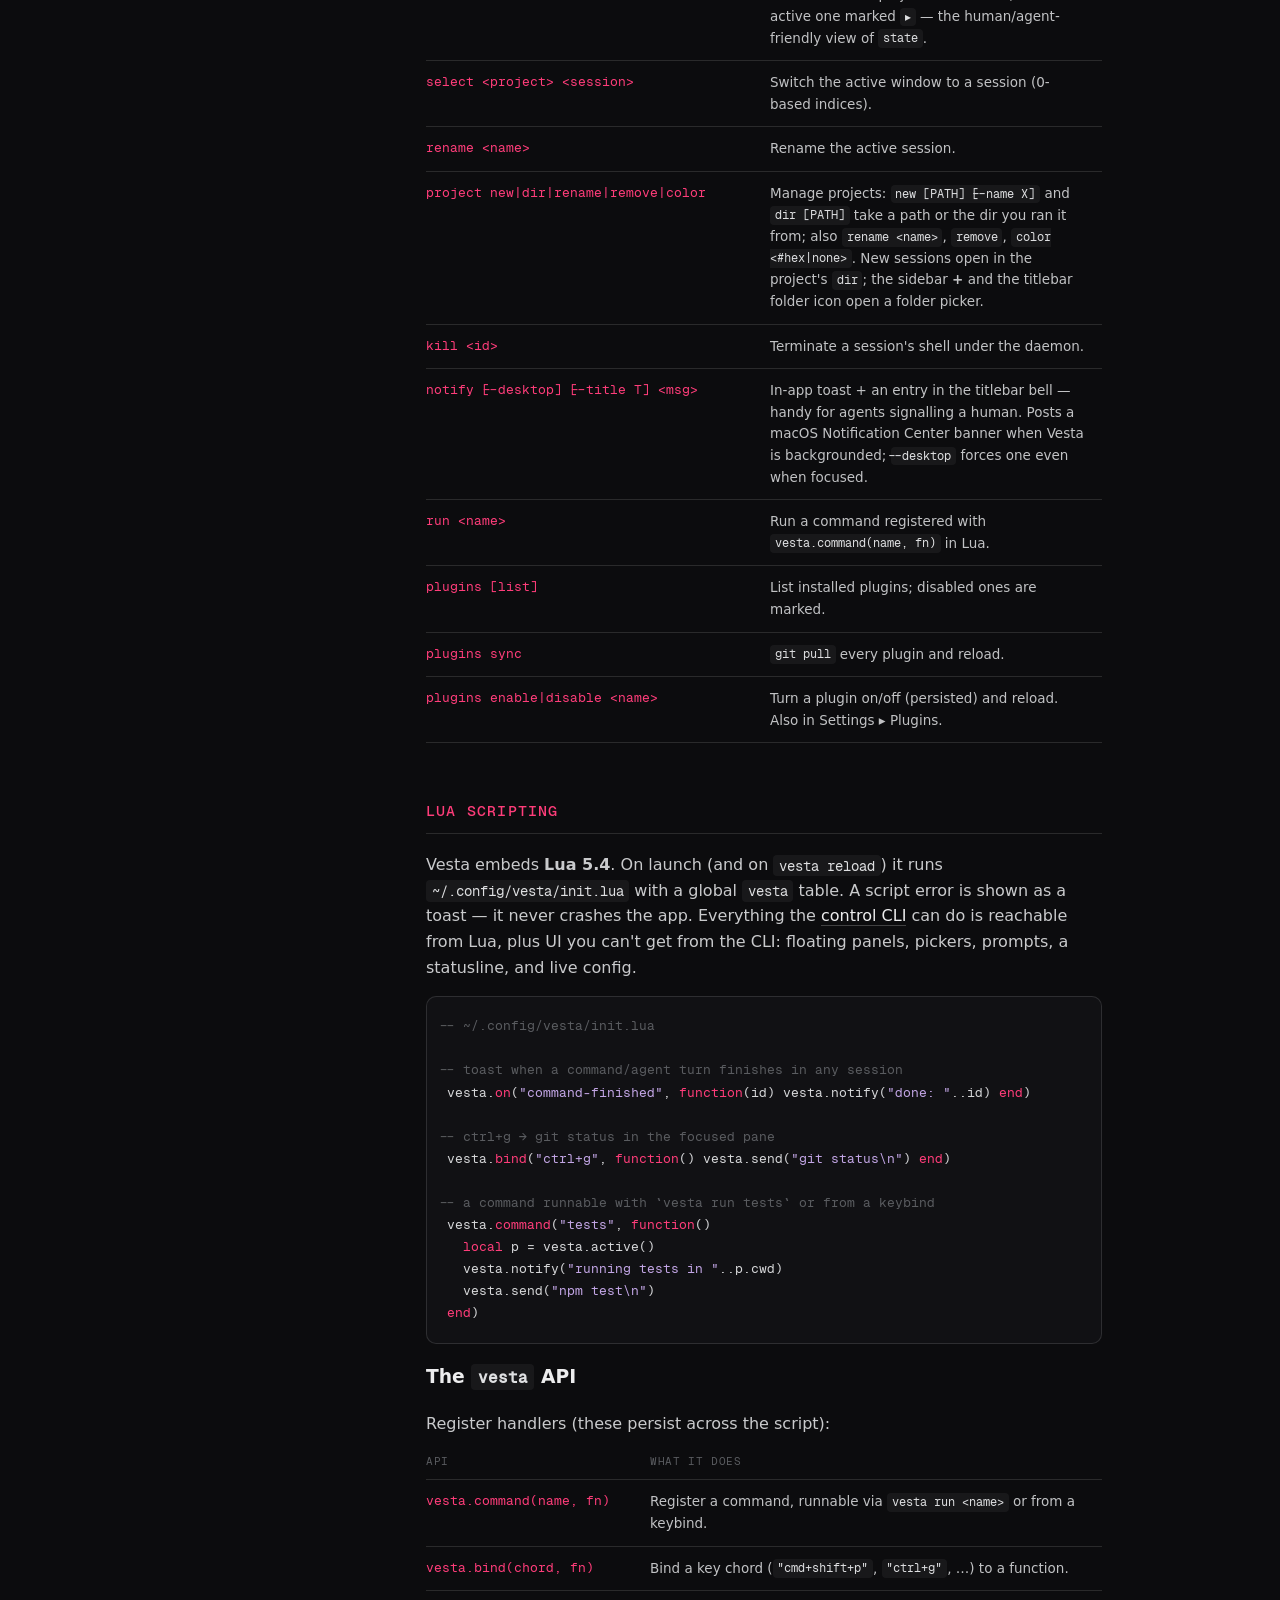
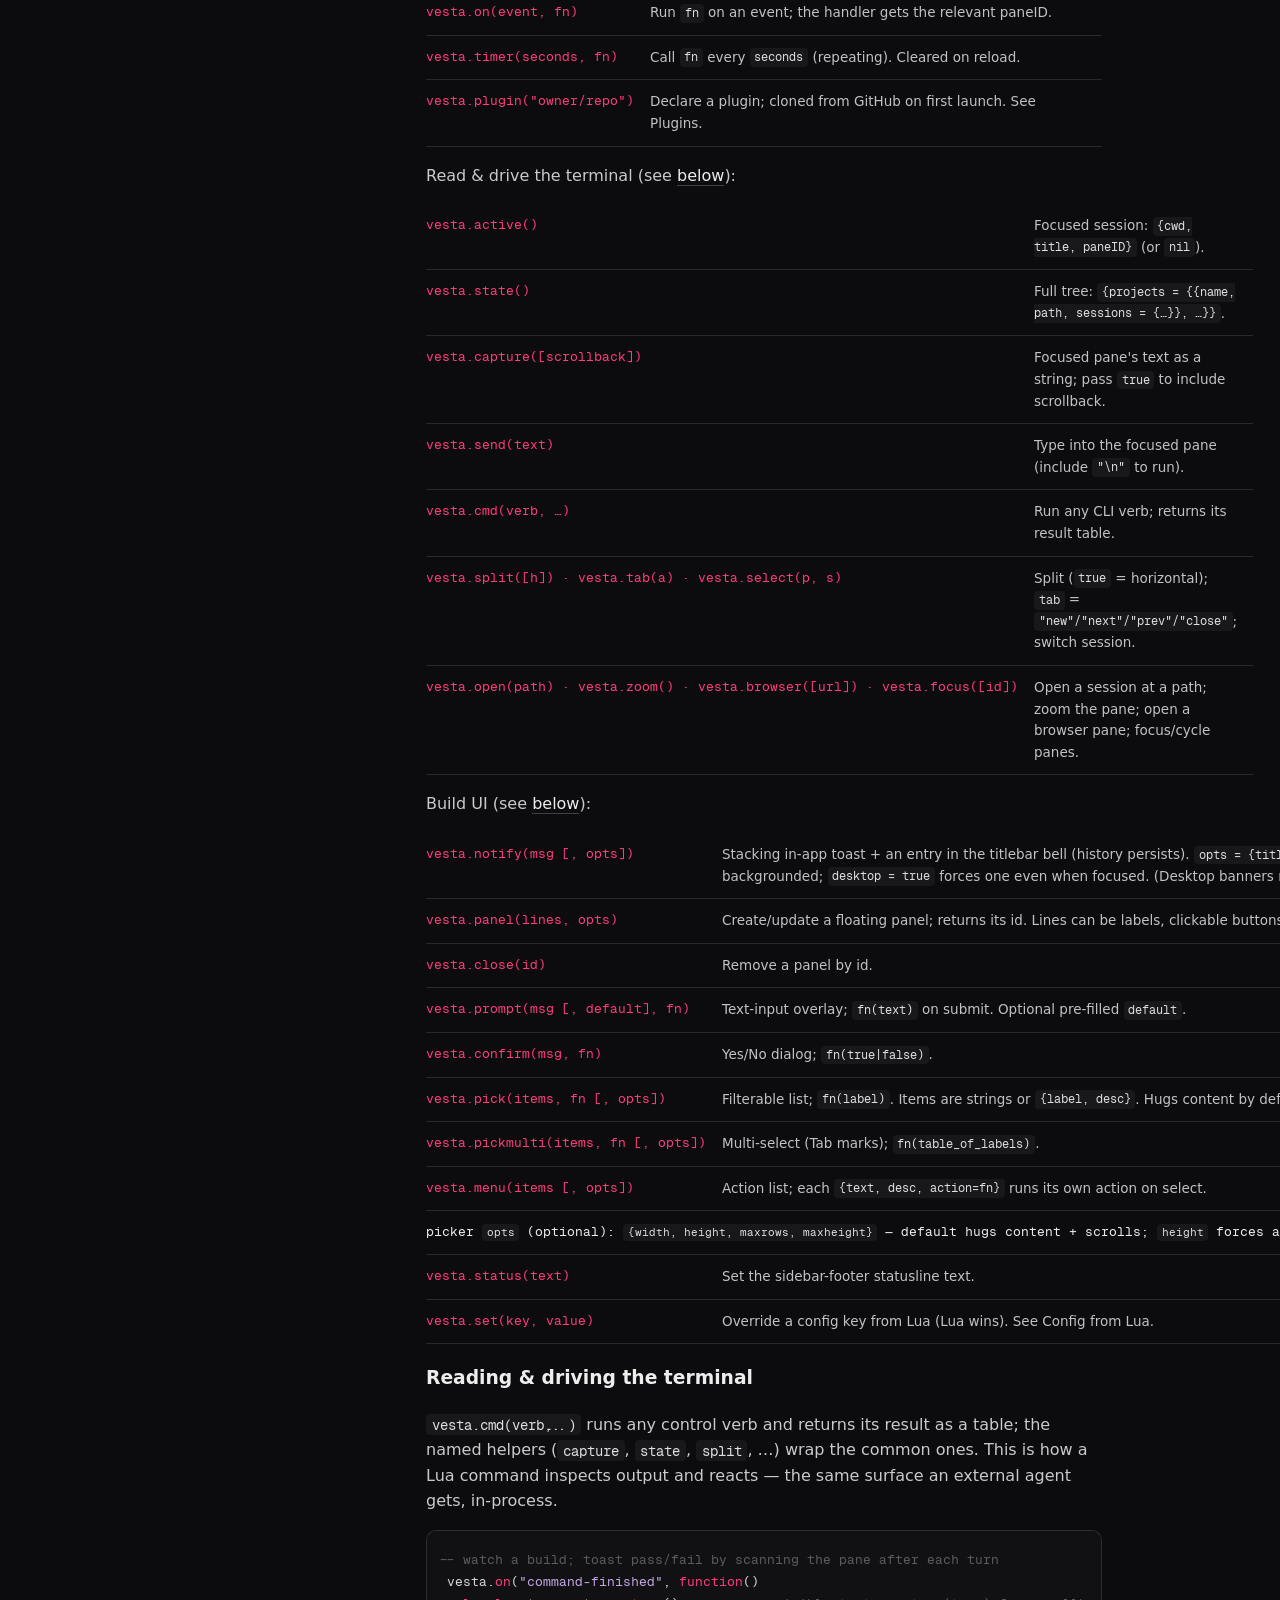
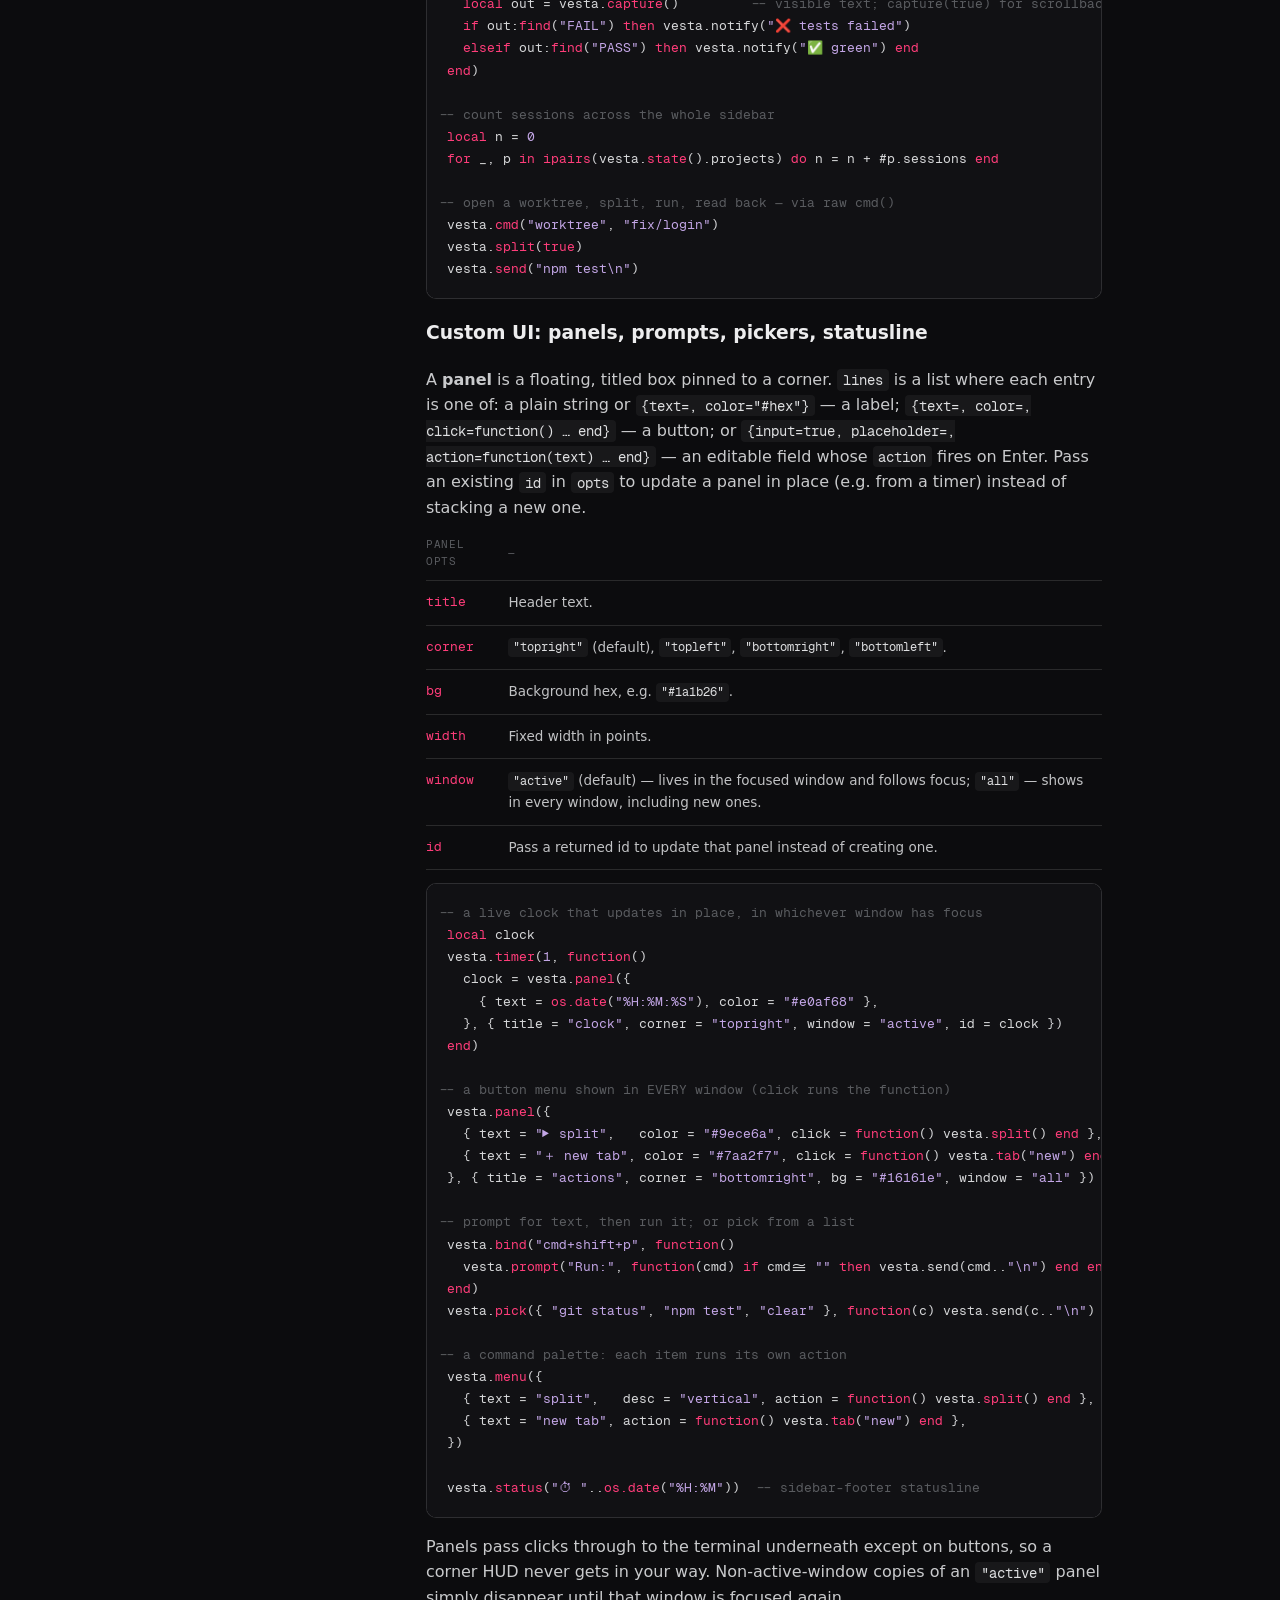
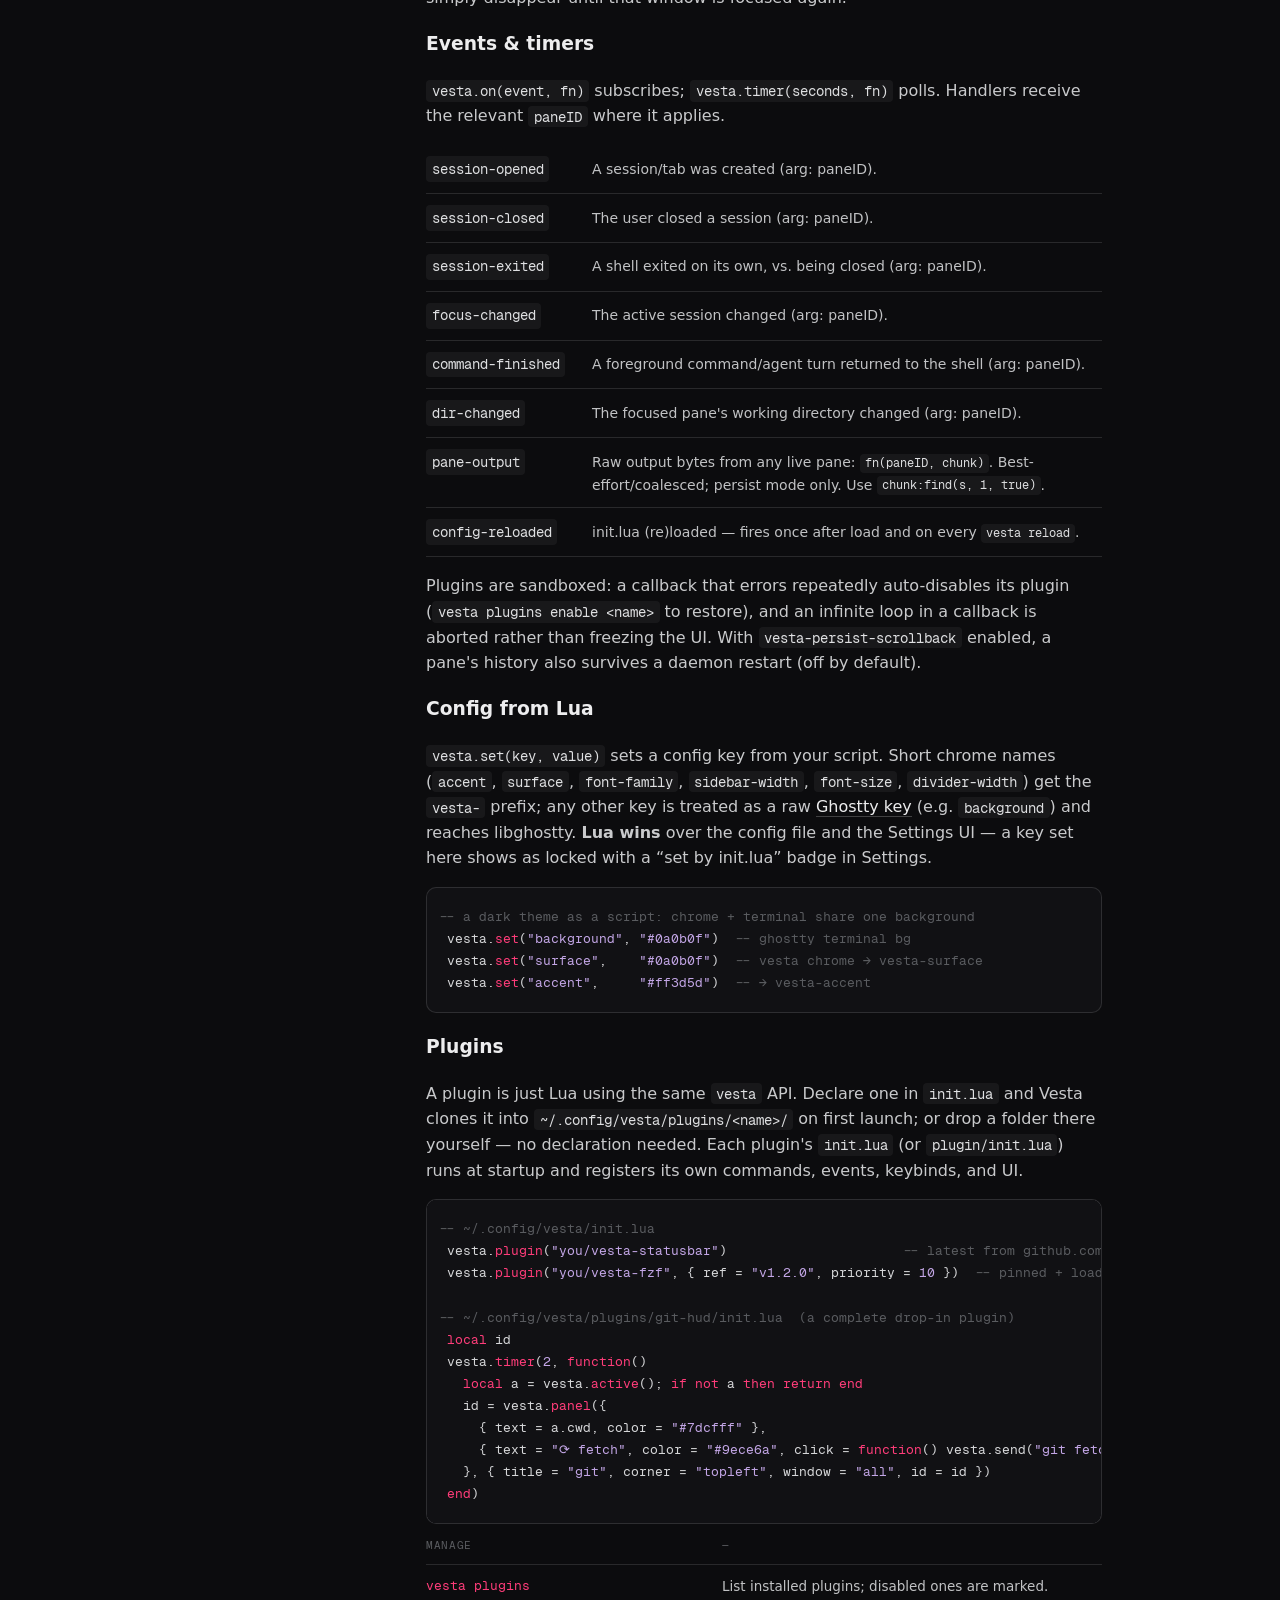
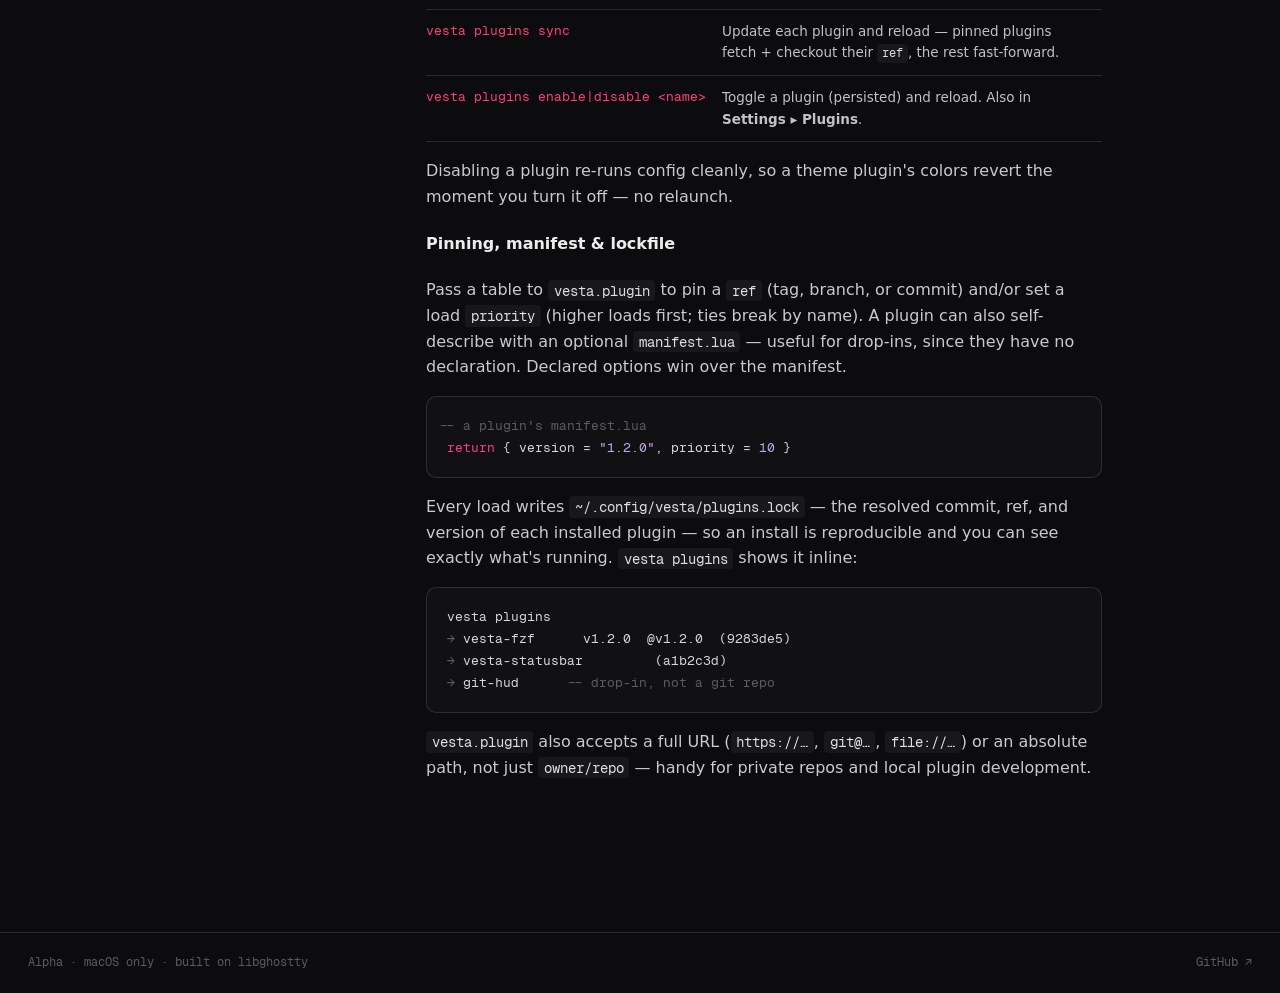
==== commit 37441b62: "site: 40-frame de-corruption hero animation + new glassy branding - hero img cycles 40 anim-NN frame" ====
--- a/docs.html
+++ b/docs.html
@@ -5,7 +5,8 @@
 <meta name="viewport" content="width=device-width, initial-scale=1">
 <title>Vesta — Docs</title>
 <meta name="description" content="Vesta documentation: config keys, keybindings, and the agent-control CLI.">
-<link rel="icon" href="assets/favicon.png">
+<link rel="icon" href="assets/vesta-icon.png">
+<link rel="apple-touch-icon" href="assets/vesta-icon.png">
 <link rel="stylesheet" href="css/style.css">
 </head>
 <body>
@@ -145,7 +146,7 @@
 <pre><span class="c"># open an isolated worktree session, split it, run tests, read the output</span>
 vesta <span class="a">worktree</span> fix/login
 vesta <span class="a">split</span> -h
-vesta <span class="a">send-keys</span> focused "npm test\n"
+vesta <span class="a">send-keys</span> focused "npm test"   <span class="c"># Enter is appended → it runs</span>
 vesta <span class="a">capture</span> --scrollback</pre>
           <table class="tbl">
             <thead><tr><th>Verb</th><th>What it does</th></tr></thead>
@@ -155,7 +156,7 @@
               <tr><td class="k">close</td><td class="desc">Close the focused pane.</td></tr>
               <tr><td class="k">focus [ID]</td><td class="desc">Focus pane ID, or cycle.</td></tr>
               <tr><td class="k">zoom</td><td class="desc">Toggle zoom on the focused pane.</td></tr>
-              <tr><td class="k">send-keys &lt;ID|focused&gt; &lt;text&gt;</td><td class="desc">Type text into a pane.</td></tr>
+              <tr><td class="k">send-keys &lt;ID|focused&gt; &lt;text&gt; [--no-enter]</td><td class="desc">Type text into a pane and run it (Enter is appended; <code>--no-enter</code> sends keystrokes without submitting).</td></tr>
               <tr><td class="k">capture [ID] [--scrollback]</td><td class="desc">Print a pane's text.</td></tr>
               <tr><td class="k">list</td><td class="desc">List panes / sessions as JSON.</td></tr>
               <tr><td class="k">open [PATH]</td><td class="desc">Open PATH in a new session.</td></tr>
@@ -169,7 +170,7 @@
               <tr><td class="k">rename &lt;name&gt;</td><td class="desc">Rename the active session.</td></tr>
               <tr><td class="k">project new|dir|rename|remove|color</td><td class="desc">Manage projects: <code>new [PATH] [--name X]</code> and <code>dir [PATH]</code> take a path or the dir you ran it from; also <code>rename &lt;name&gt;</code>, <code>remove</code>, <code>color &lt;#hex|none&gt;</code>. New sessions open in the project's <code>dir</code>; the sidebar <strong>+</strong> and the titlebar folder icon open a folder picker.</td></tr>
               <tr><td class="k">kill &lt;id&gt;</td><td class="desc">Terminate a session's shell under the daemon.</td></tr>
-              <tr><td class="k">notify &lt;msg&gt;</td><td class="desc">Show a toast in the active window — handy for agents signalling a human.</td></tr>
+              <tr><td class="k">notify [--desktop] [--title T] &lt;msg&gt;</td><td class="desc">In-app toast + an entry in the titlebar bell — handy for agents signalling a human. Posts a macOS Notification Center banner when Vesta is backgrounded; <code>--desktop</code> forces one even when focused.</td></tr>
               <tr><td class="k">run &lt;name&gt;</td><td class="desc">Run a command registered with <code>vesta.command(name, fn)</code> in Lua.</td></tr>
               <tr><td class="k">plugins [list]</td><td class="desc">List installed plugins; disabled ones are marked.</td></tr>
               <tr><td class="k">plugins sync</td><td class="desc"><code>git pull</code> every plugin and reload.</td></tr>
@@ -227,7 +228,7 @@
           <p>Build UI (see <a href="#lua-ui">below</a>):</p>
           <table class="tbl">
             <tbody>
-              <tr><td class="k">vesta.notify(msg)</td><td class="desc">Toast banner in the active window.</td></tr>
+              <tr><td class="k">vesta.notify(msg [, opts])</td><td class="desc">Stacking in-app toast + an entry in the titlebar bell (history persists). <code>opts = {title, desktop}</code>: a macOS Notification Center banner fires when Vesta is backgrounded; <code>desktop = true</code> forces one even when focused. (Desktop banners need the bundled app.)</td></tr>
               <tr><td class="k">vesta.panel(lines, opts)</td><td class="desc">Create/update a floating panel; returns its id. Lines can be labels, clickable buttons, or editable fields (<code>{input=true, placeholder=, action=fn}</code>).</td></tr>
               <tr><td class="k">vesta.close(id)</td><td class="desc">Remove a panel by id.</td></tr>
               <tr><td class="k">vesta.prompt(msg [, default], fn)</td><td class="desc">Text-input overlay; <code>fn(text)</code> on submit. Optional pre-filled <code>default</code>.</td></tr>
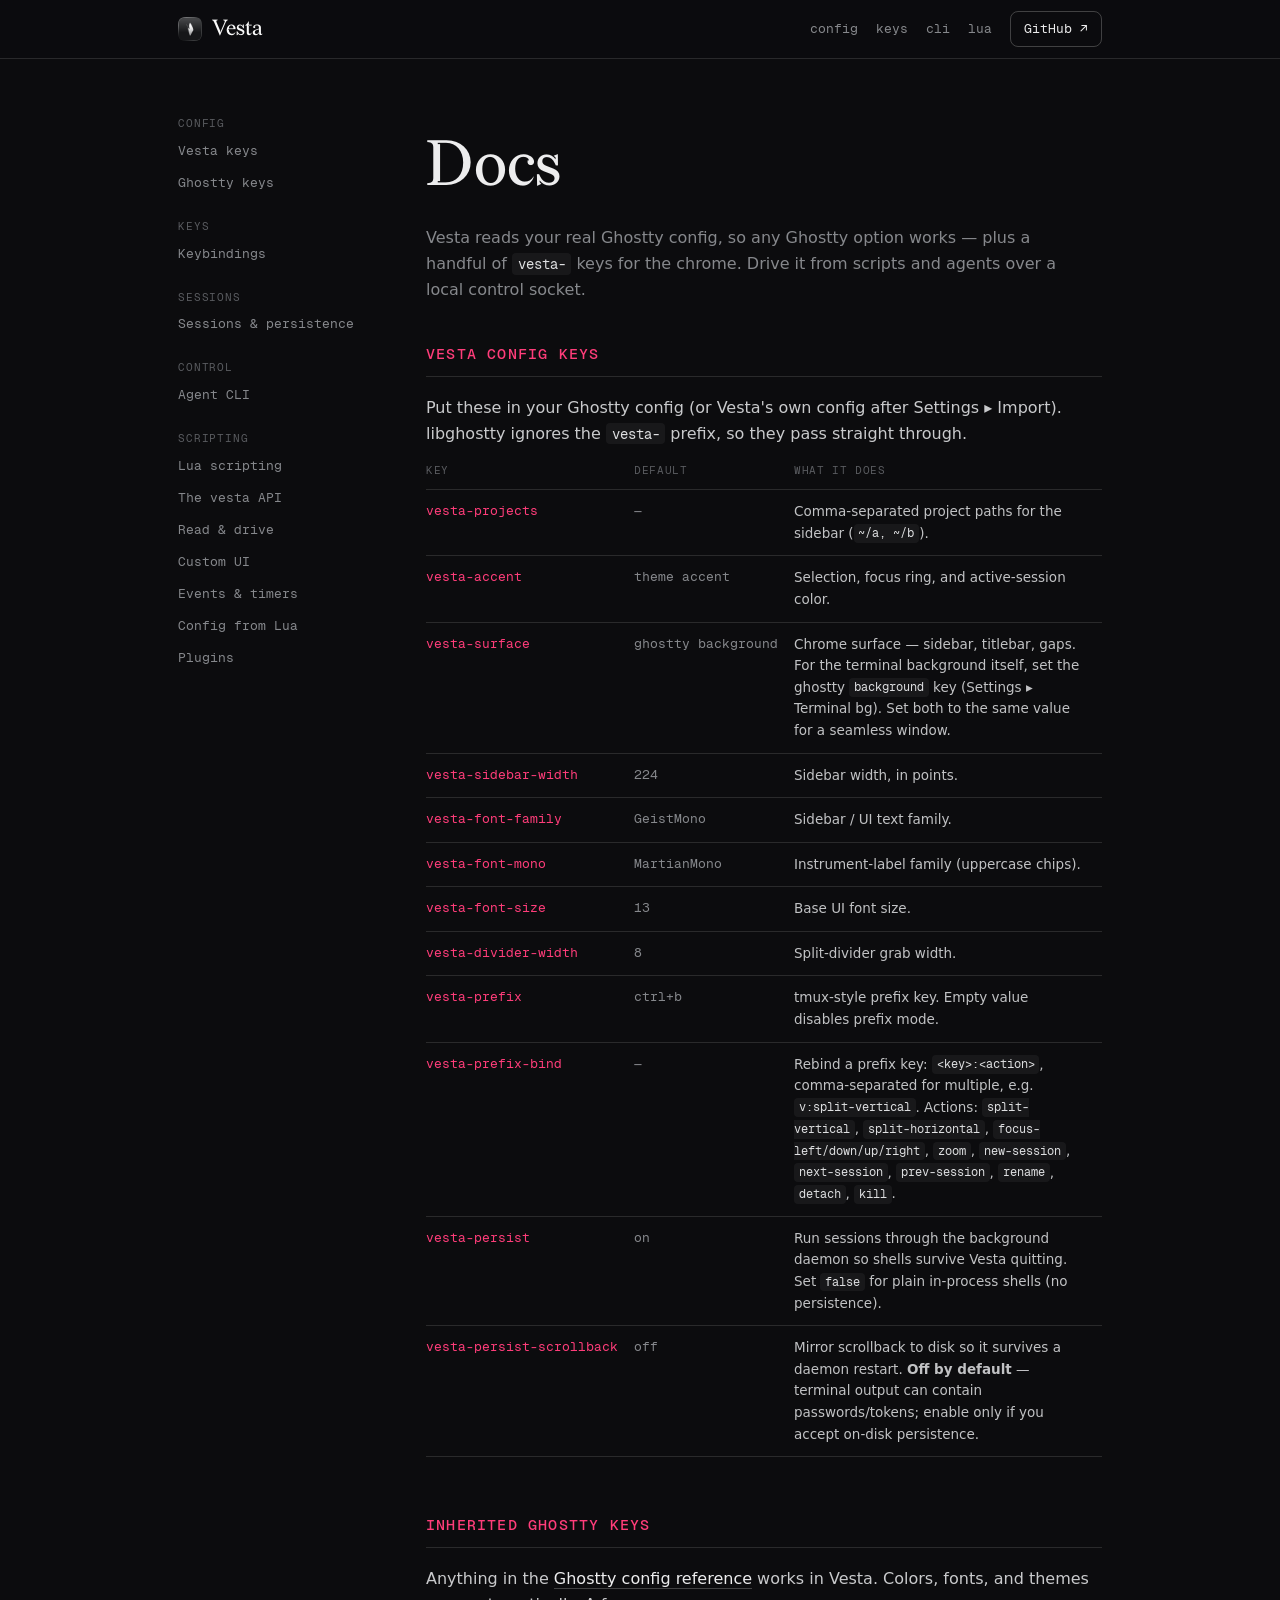
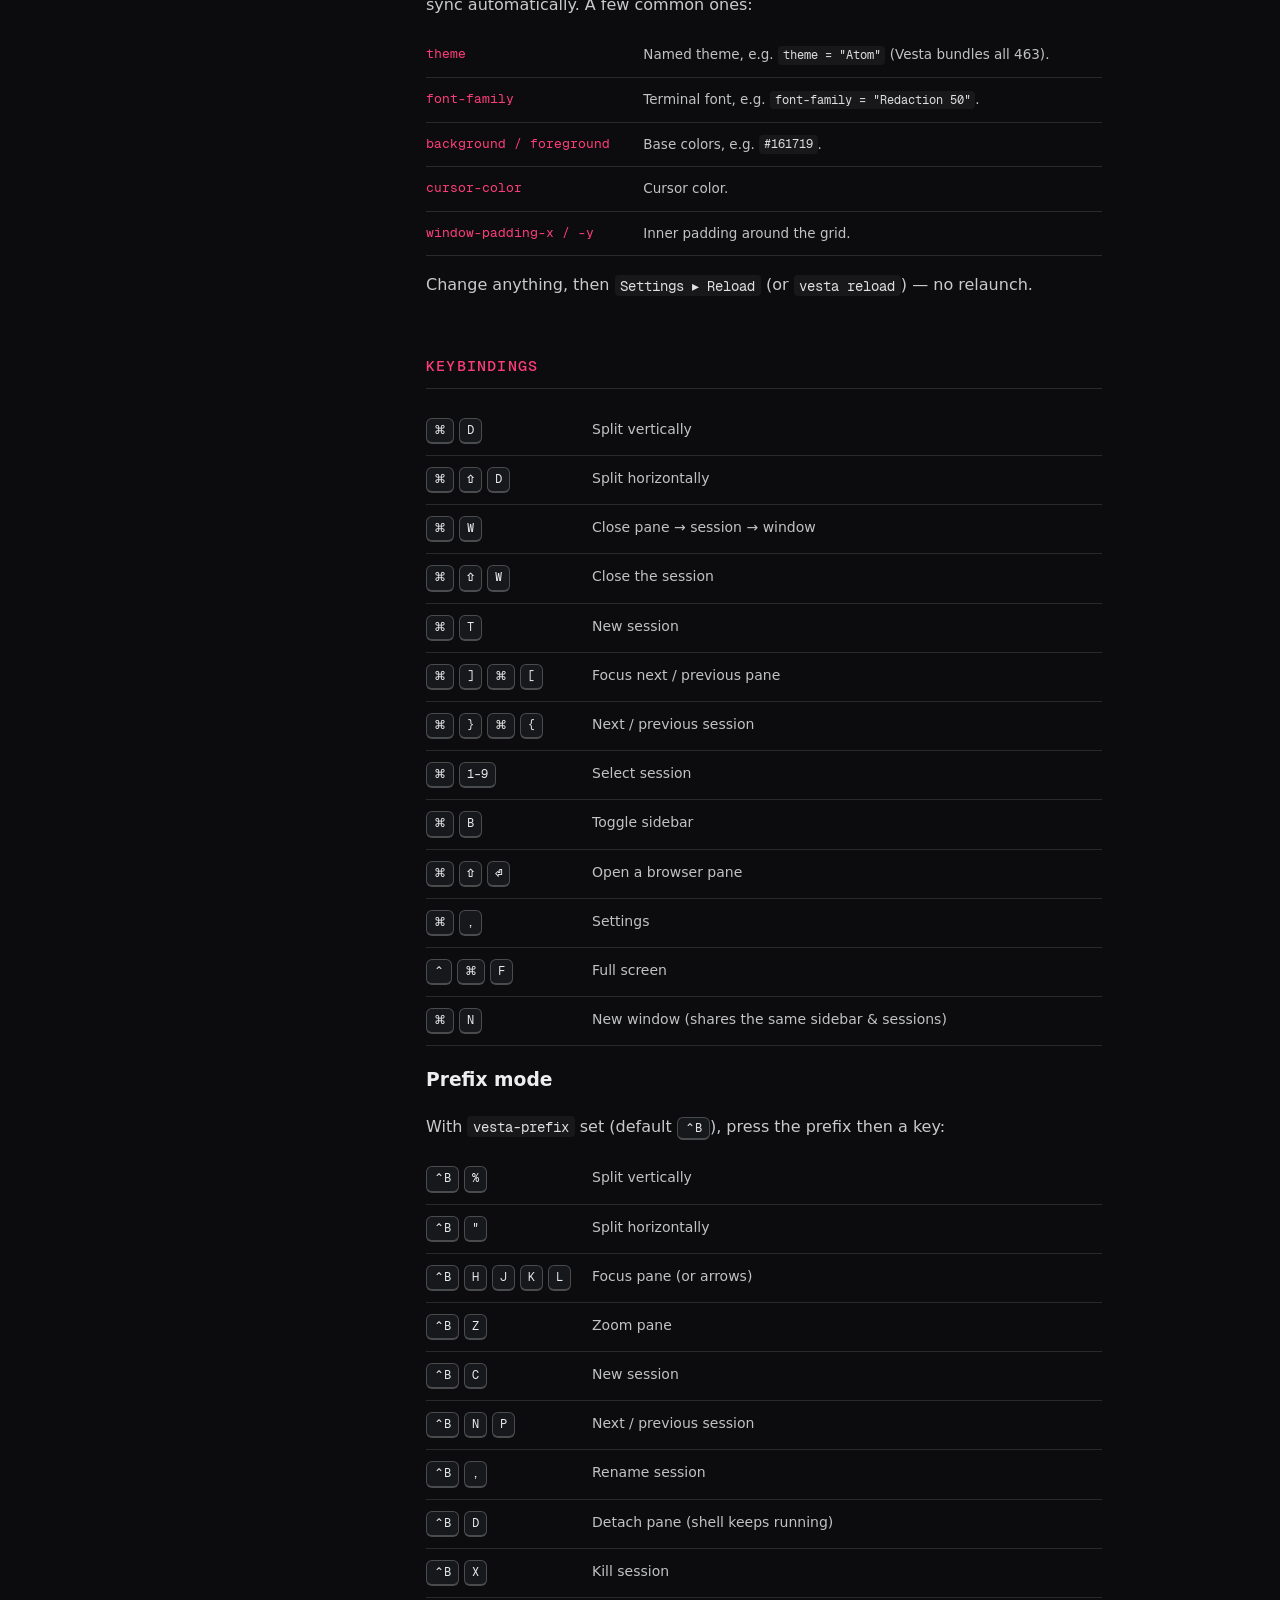
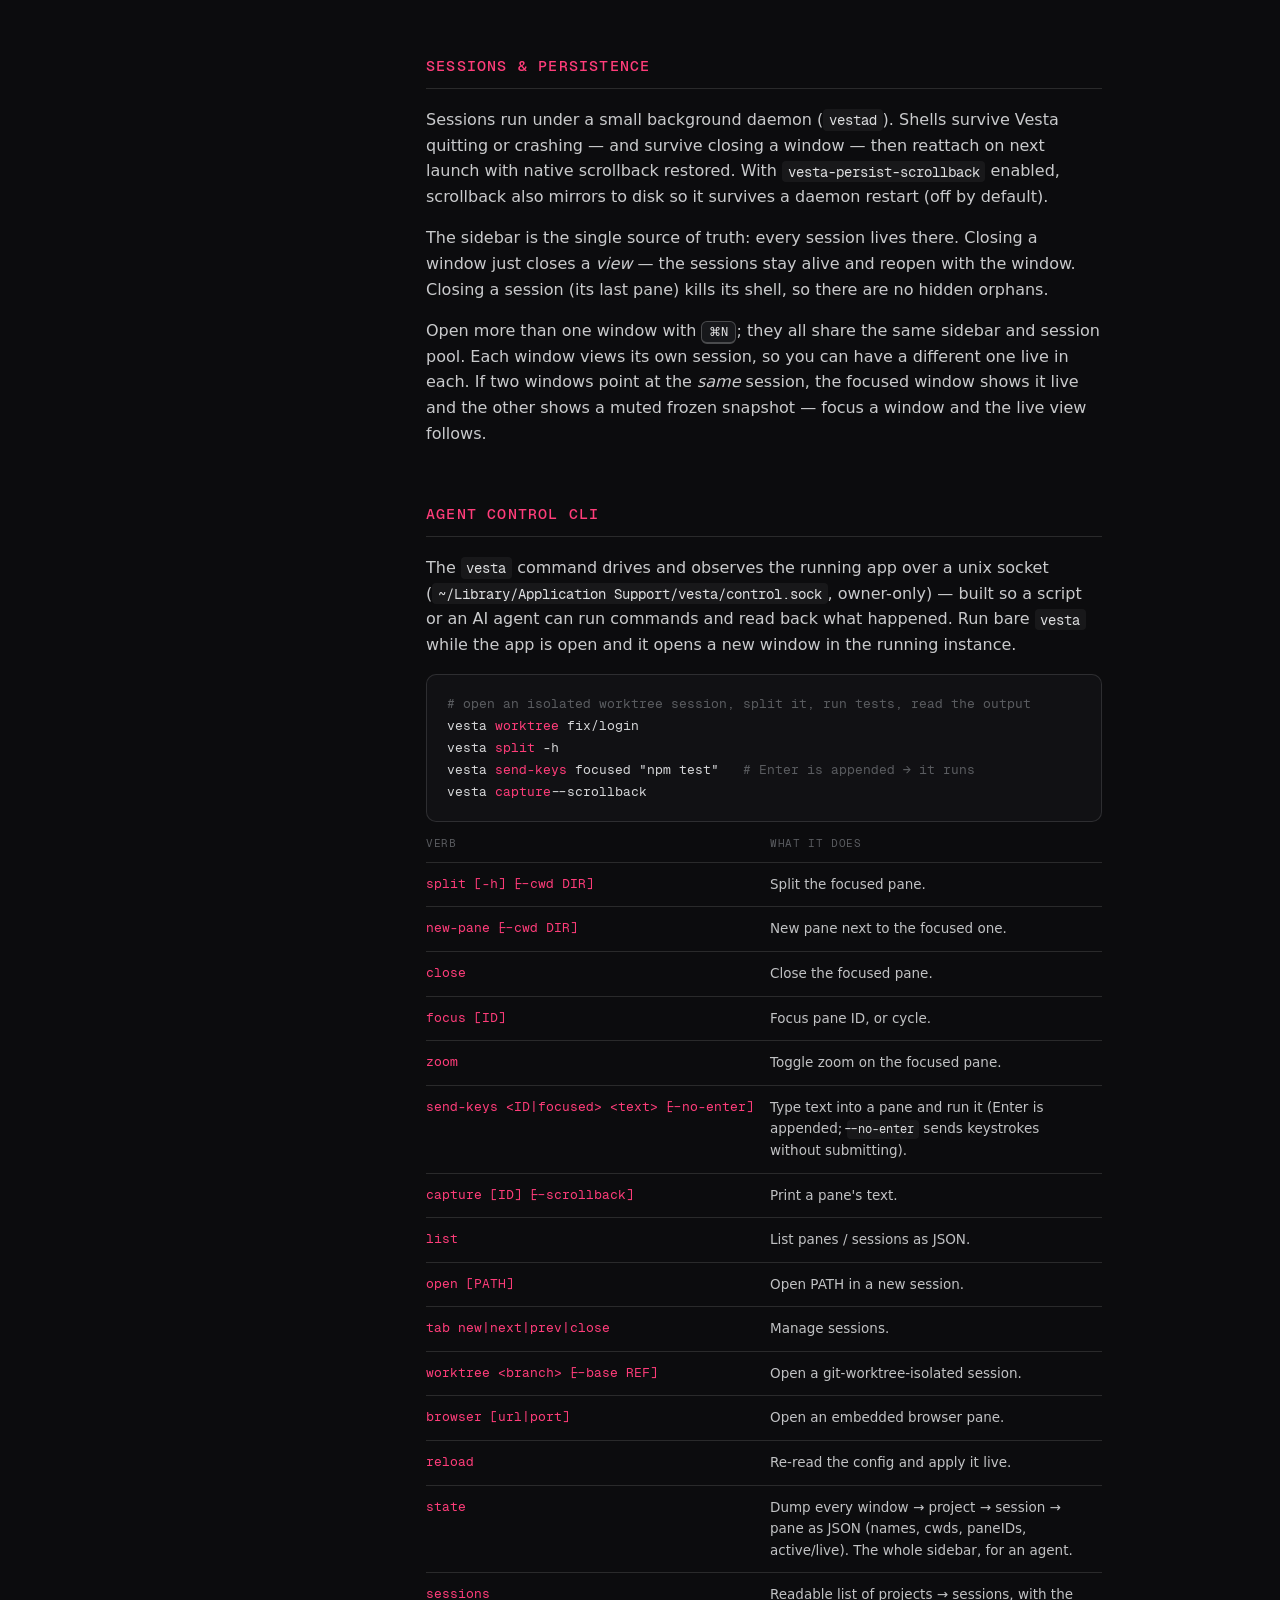
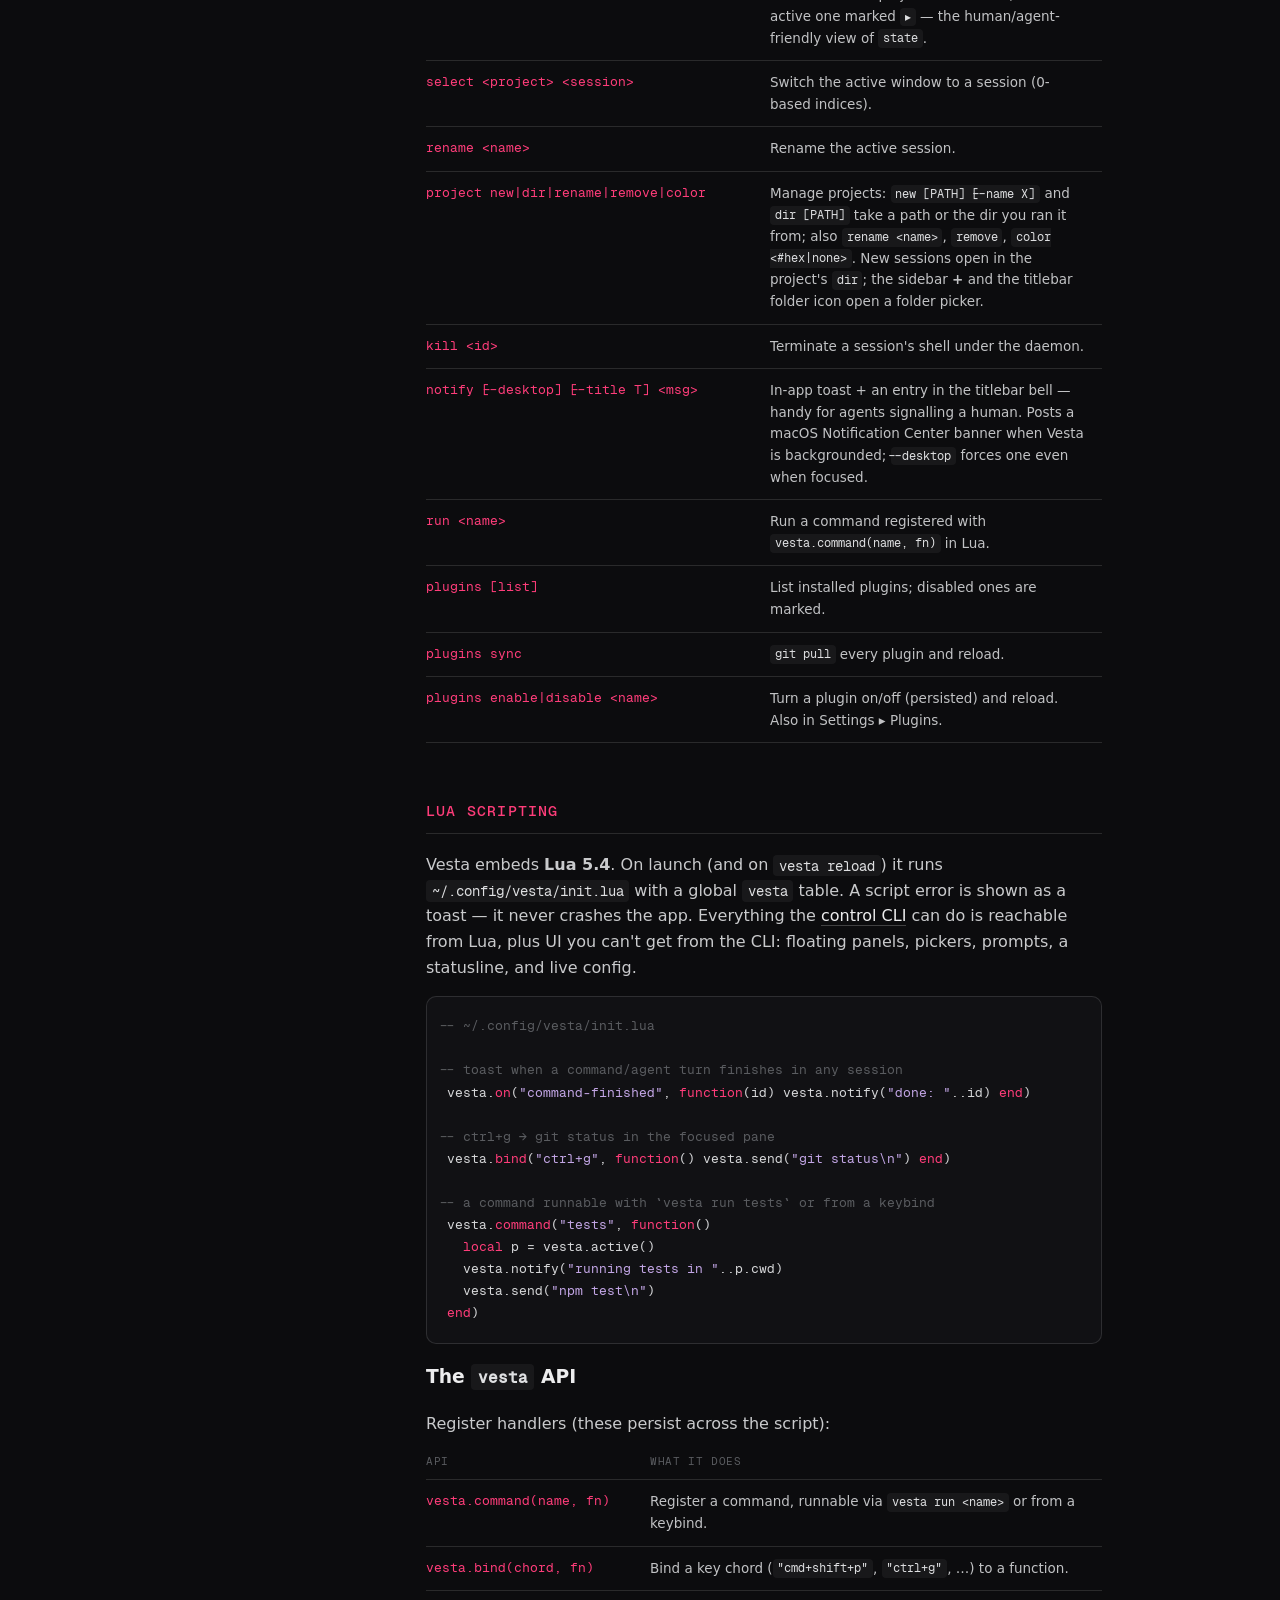
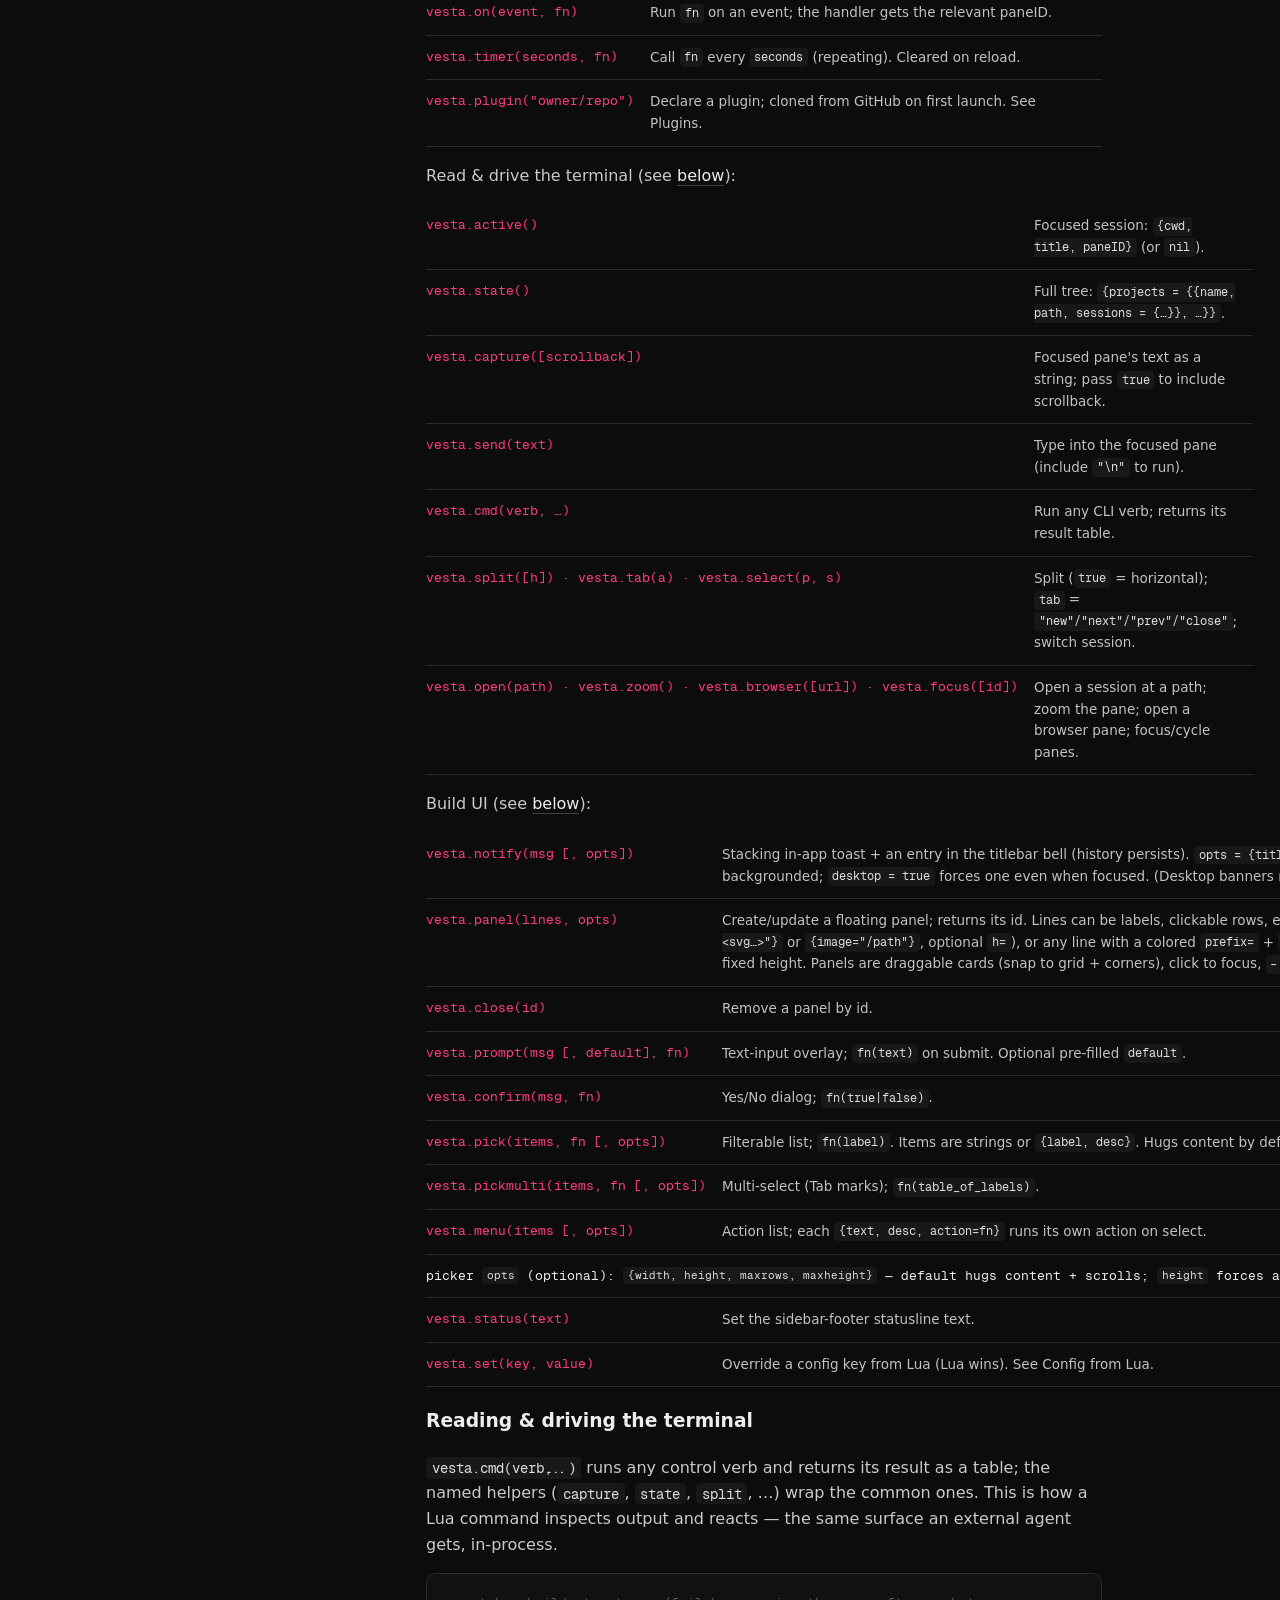
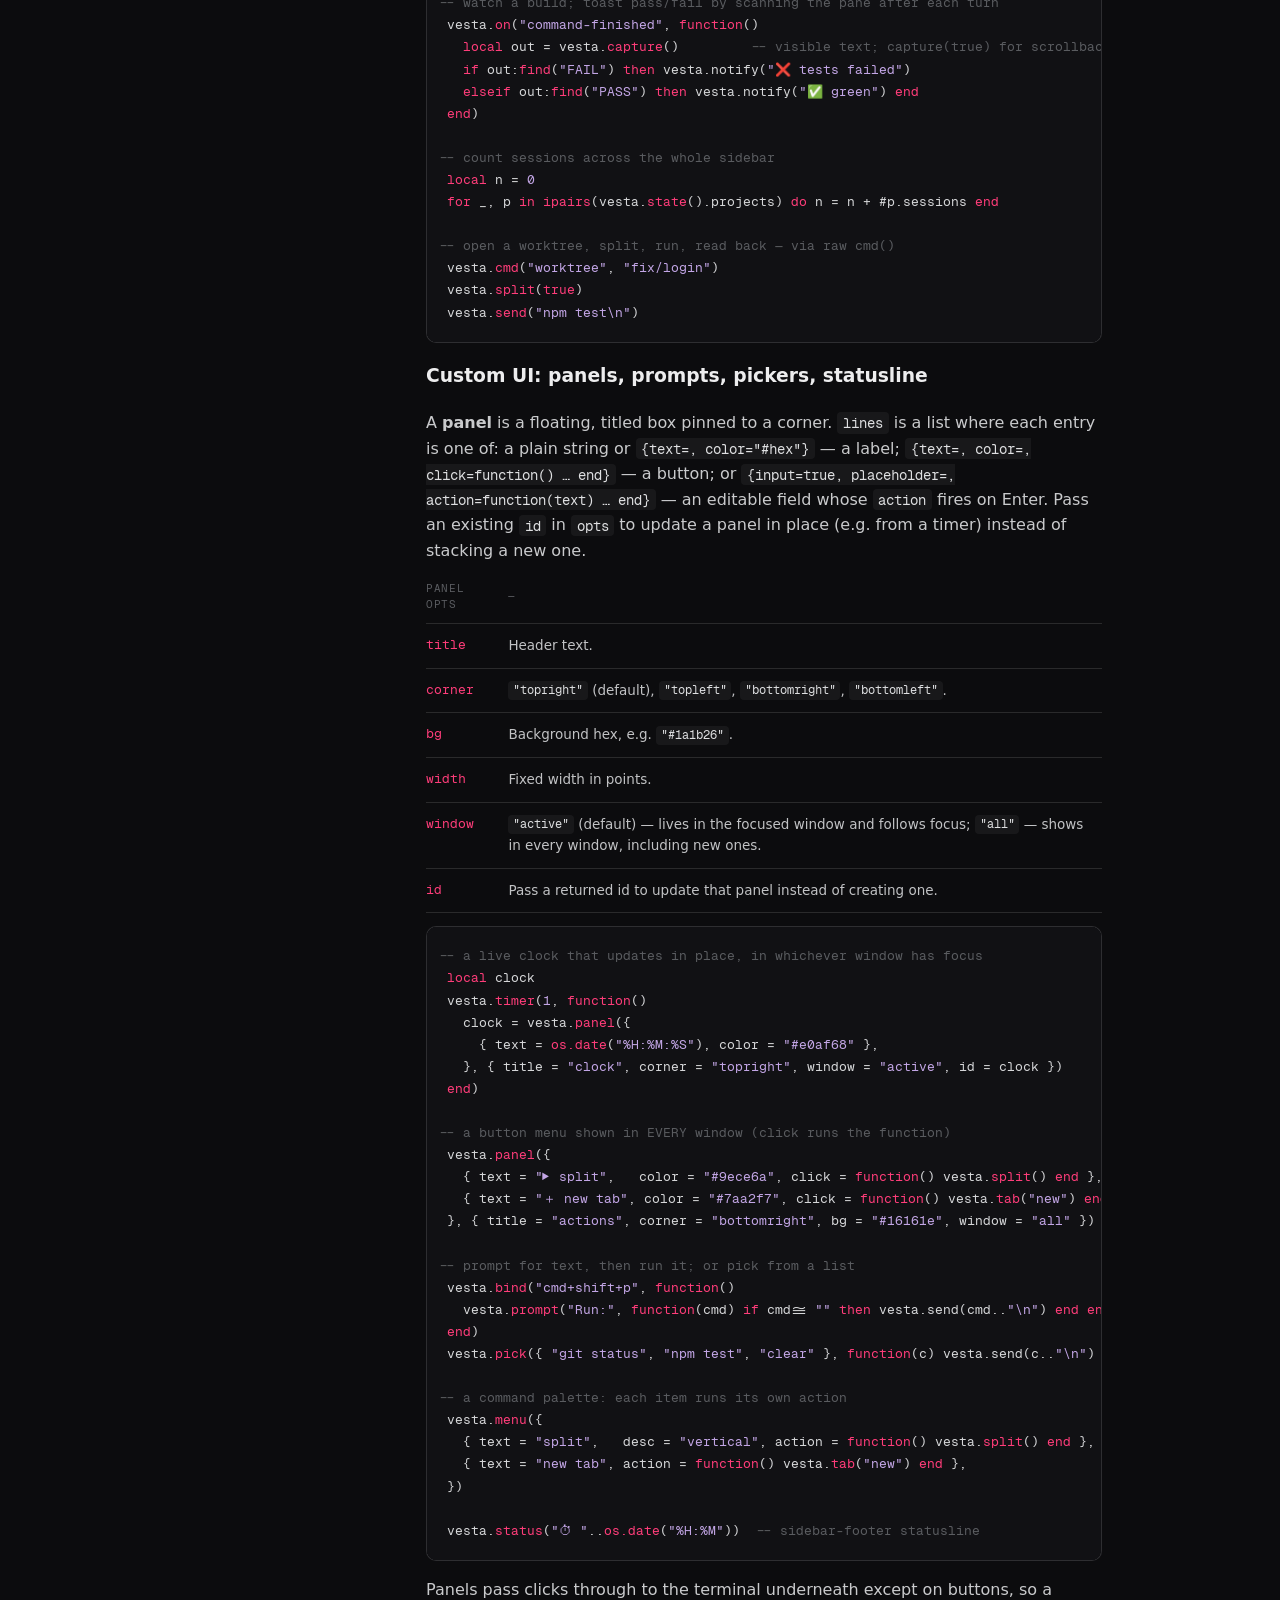
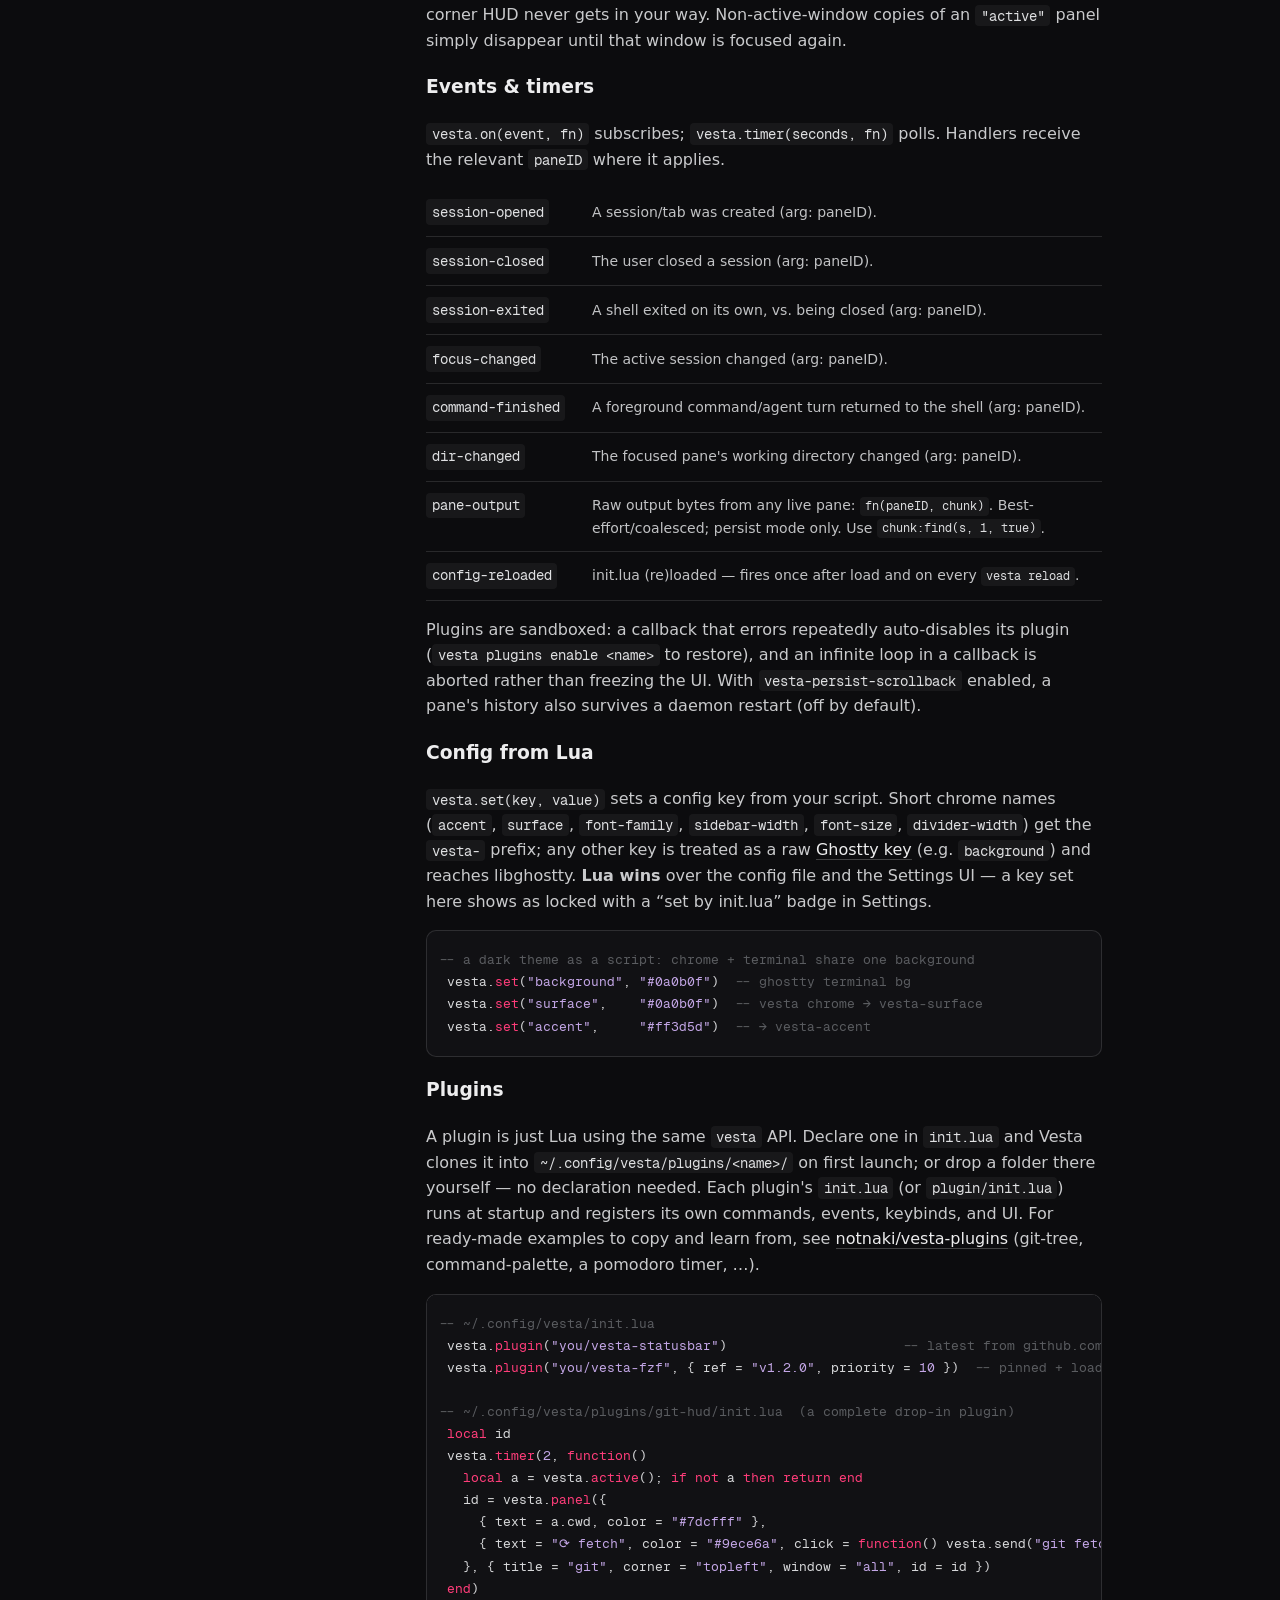
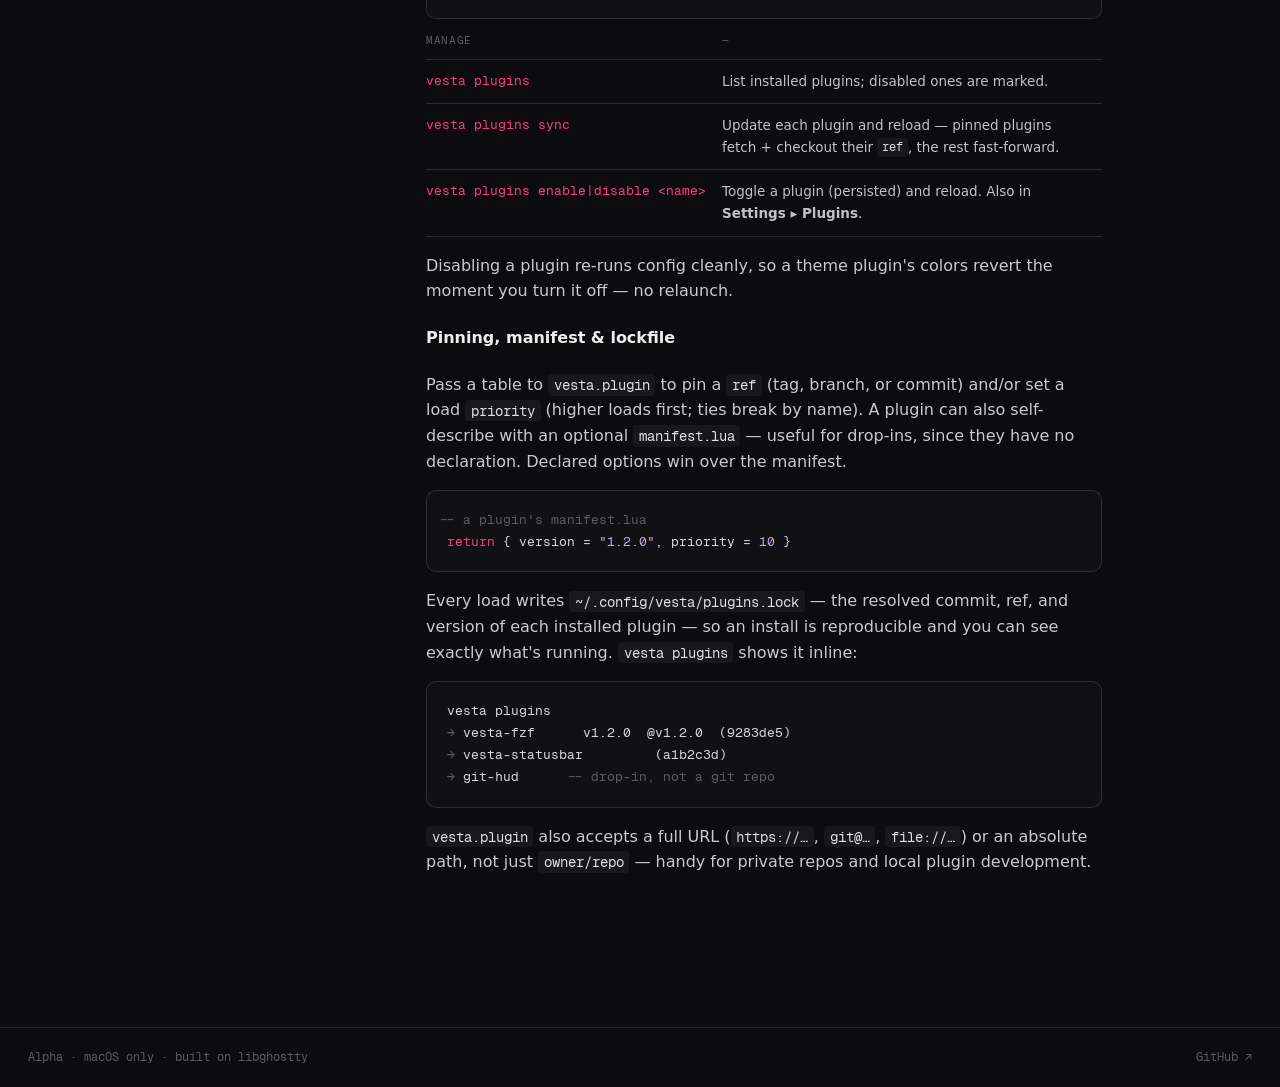
==== commit c6ff3963: "docs: panel API additions (svg/image/prefix/height + draggable cards) + link starter plugins - vesta" ====
--- a/docs.html
+++ b/docs.html
@@ -229,7 +229,7 @@
           <table class="tbl">
             <tbody>
               <tr><td class="k">vesta.notify(msg [, opts])</td><td class="desc">Stacking in-app toast + an entry in the titlebar bell (history persists). <code>opts = {title, desktop}</code>: a macOS Notification Center banner fires when Vesta is backgrounded; <code>desktop = true</code> forces one even when focused. (Desktop banners need the bundled app.)</td></tr>
-              <tr><td class="k">vesta.panel(lines, opts)</td><td class="desc">Create/update a floating panel; returns its id. Lines can be labels, clickable buttons, or editable fields (<code>{input=true, placeholder=, action=fn}</code>).</td></tr>
+              <tr><td class="k">vesta.panel(lines, opts)</td><td class="desc">Create/update a floating panel; returns its id. Lines can be labels, clickable rows, editable fields (<code>{input=true, placeholder=, action=fn}</code>), images (<code>{svg="&lt;svg…&gt;"}</code> or <code>{image="/path"}</code>, optional <code>h=</code>), or any line with a colored <code>prefix=</code> + <code>prefixColor=</code> (e.g. a graph gutter). <code>opts.height</code> scrolls content in a fixed height. Panels are draggable cards (snap to grid + corners), click to focus, <code>–</code> to edge-minimize; position persists per <code>title</code>.</td></tr>
               <tr><td class="k">vesta.close(id)</td><td class="desc">Remove a panel by id.</td></tr>
               <tr><td class="k">vesta.prompt(msg [, default], fn)</td><td class="desc">Text-input overlay; <code>fn(text)</code> on submit. Optional pre-filled <code>default</code>.</td></tr>
               <tr><td class="k">vesta.confirm(msg, fn)</td><td class="desc">Yes/No dialog; <code>fn(true|false)</code>.</td></tr>
@@ -348,7 +348,9 @@
             <code>init.lua</code> and Vesta clones it into <code>~/.config/vesta/plugins/&lt;name&gt;/</code>
             on first launch; or drop a folder there yourself — no declaration needed. Each plugin's
             <code>init.lua</code> (or <code>plugin/init.lua</code>) runs at startup and registers its
-            own commands, events, keybinds, and UI.</p>
+            own commands, events, keybinds, and UI. For ready-made examples to copy and learn
+            from, see <a href="https://github.com/notnaki/vesta-plugins">notnaki/vesta-plugins</a>
+            (git-tree, command-palette, a pomodoro timer, …).</p>
 <pre><span class="c">-- ~/.config/vesta/init.lua</span>
 vesta.<span class="a">plugin</span>(<span class="s">"you/vesta-statusbar"</span>)                       <span class="c">-- latest from github.com/you/vesta-statusbar</span>
 vesta.<span class="a">plugin</span>(<span class="s">"you/vesta-fzf"</span>, { ref = <span class="s">"v1.2.0"</span>, priority = <span class="s">10</span> })   <span class="c">-- pinned + loads first</span>
